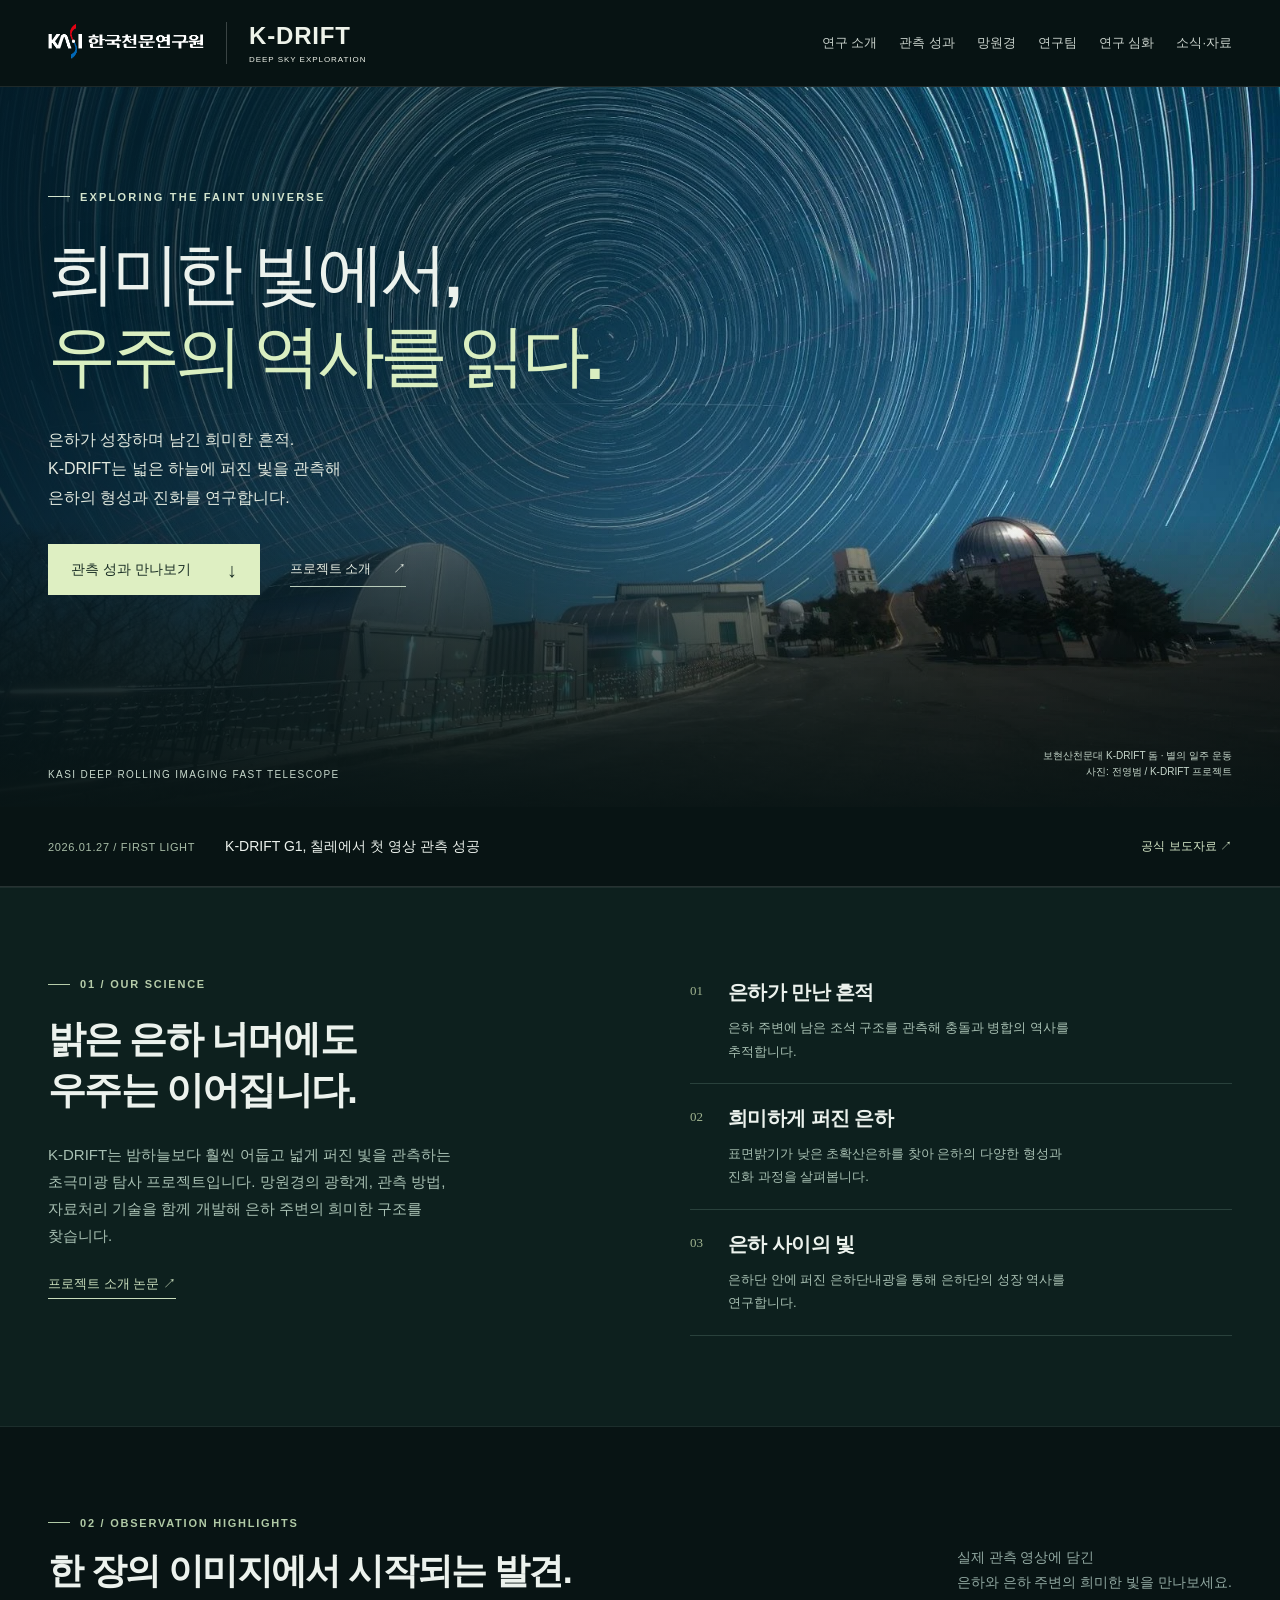
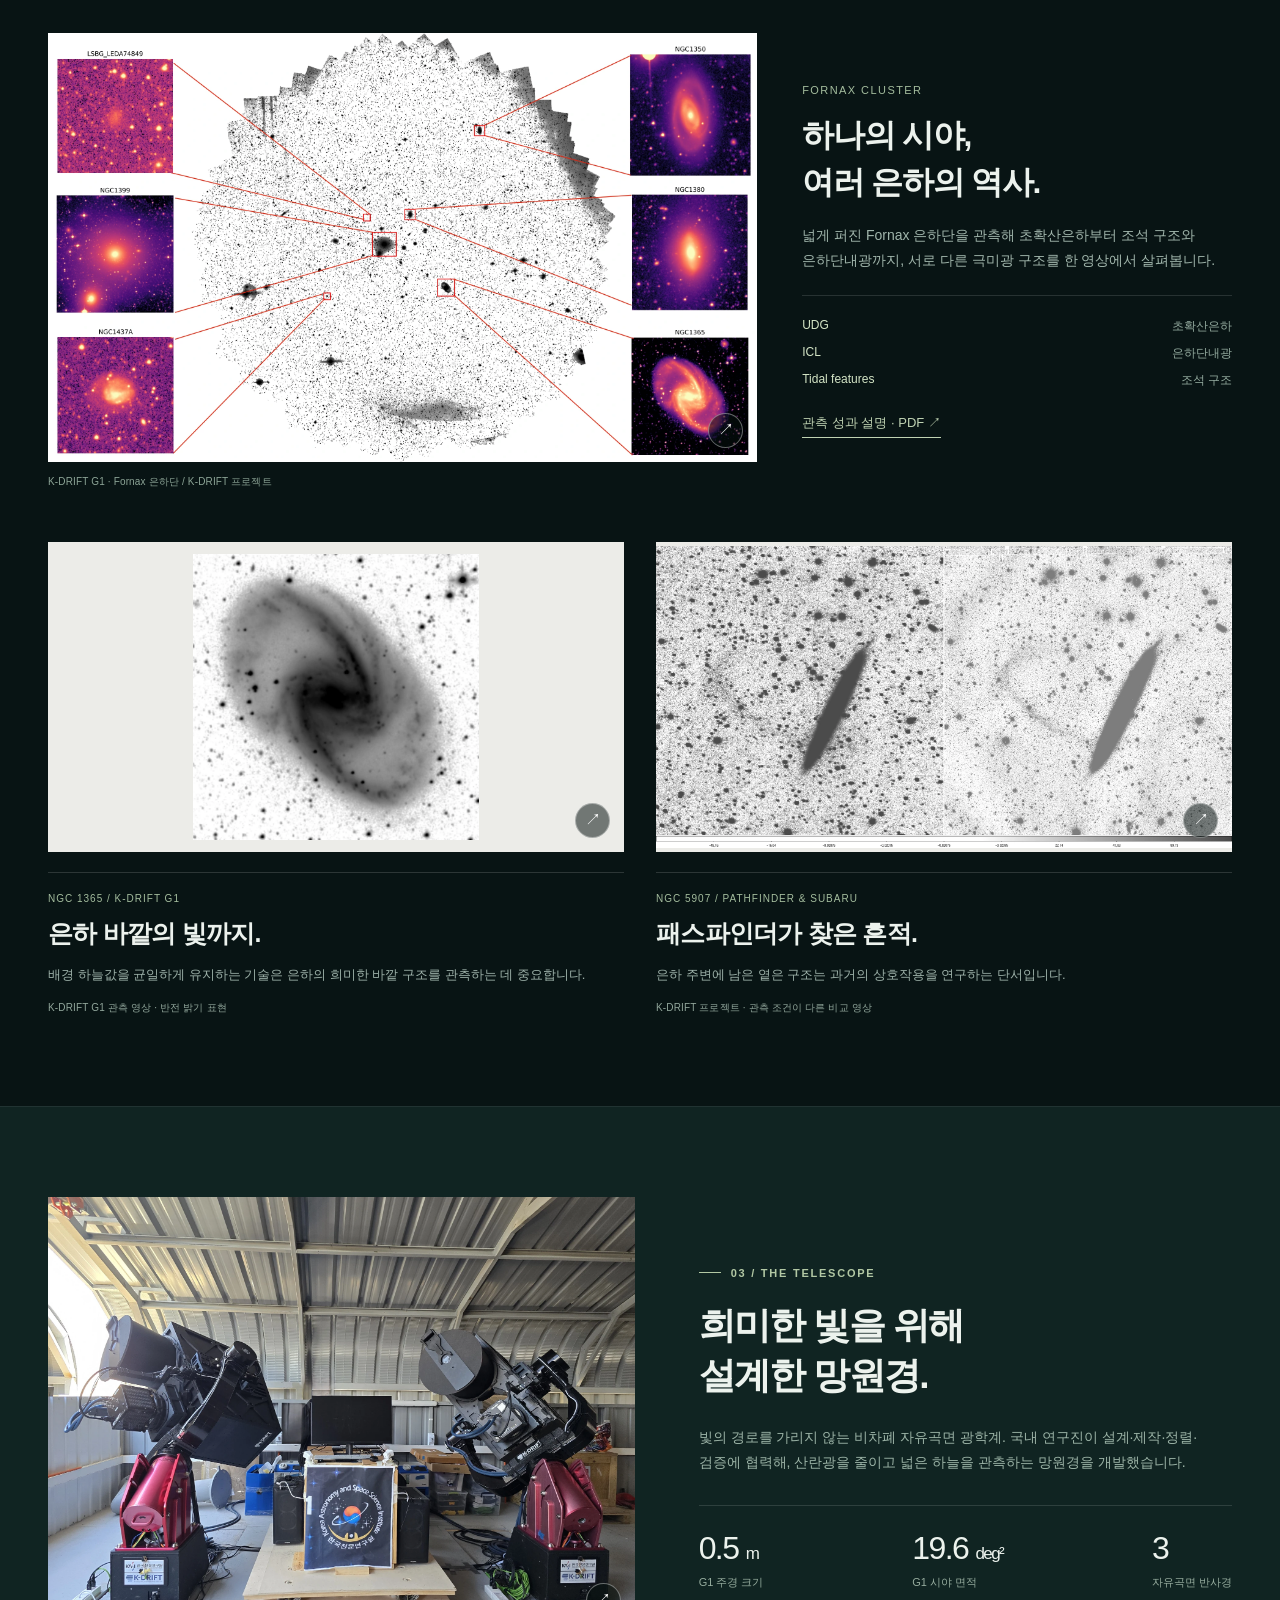
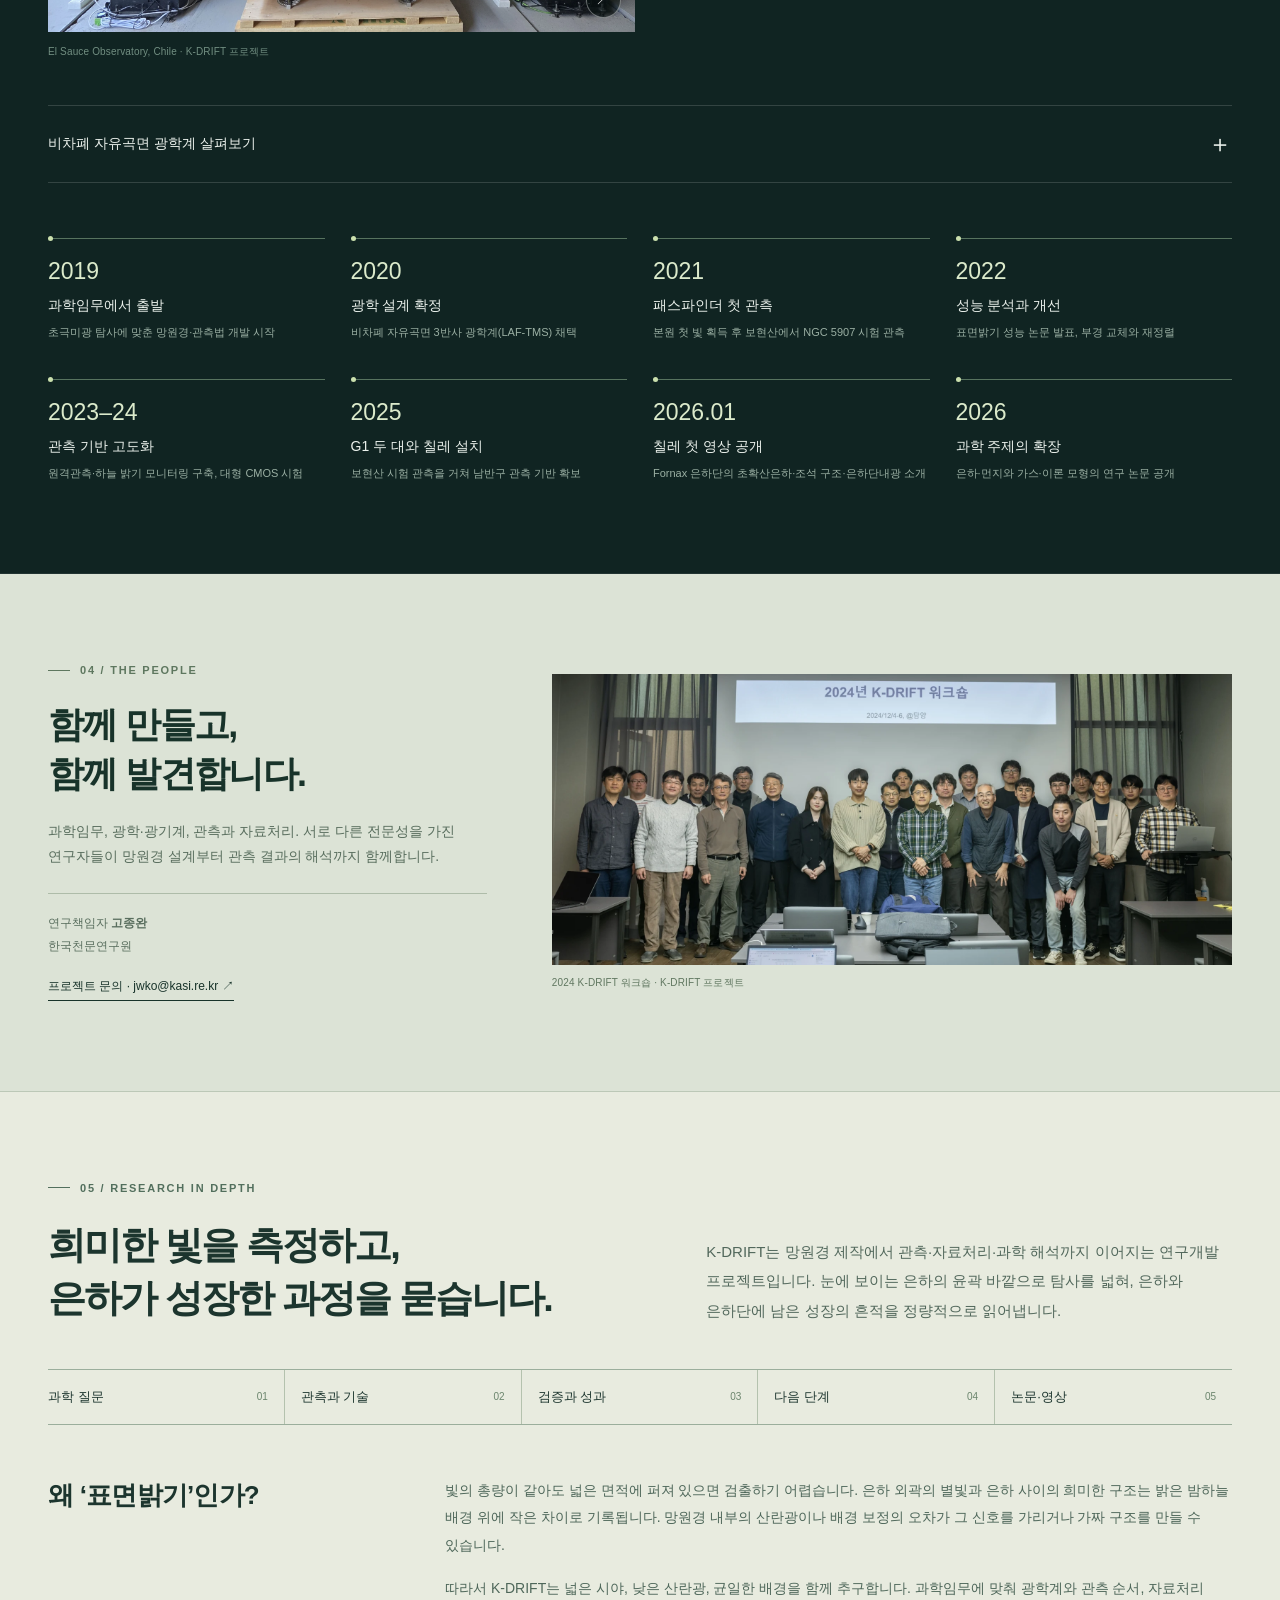
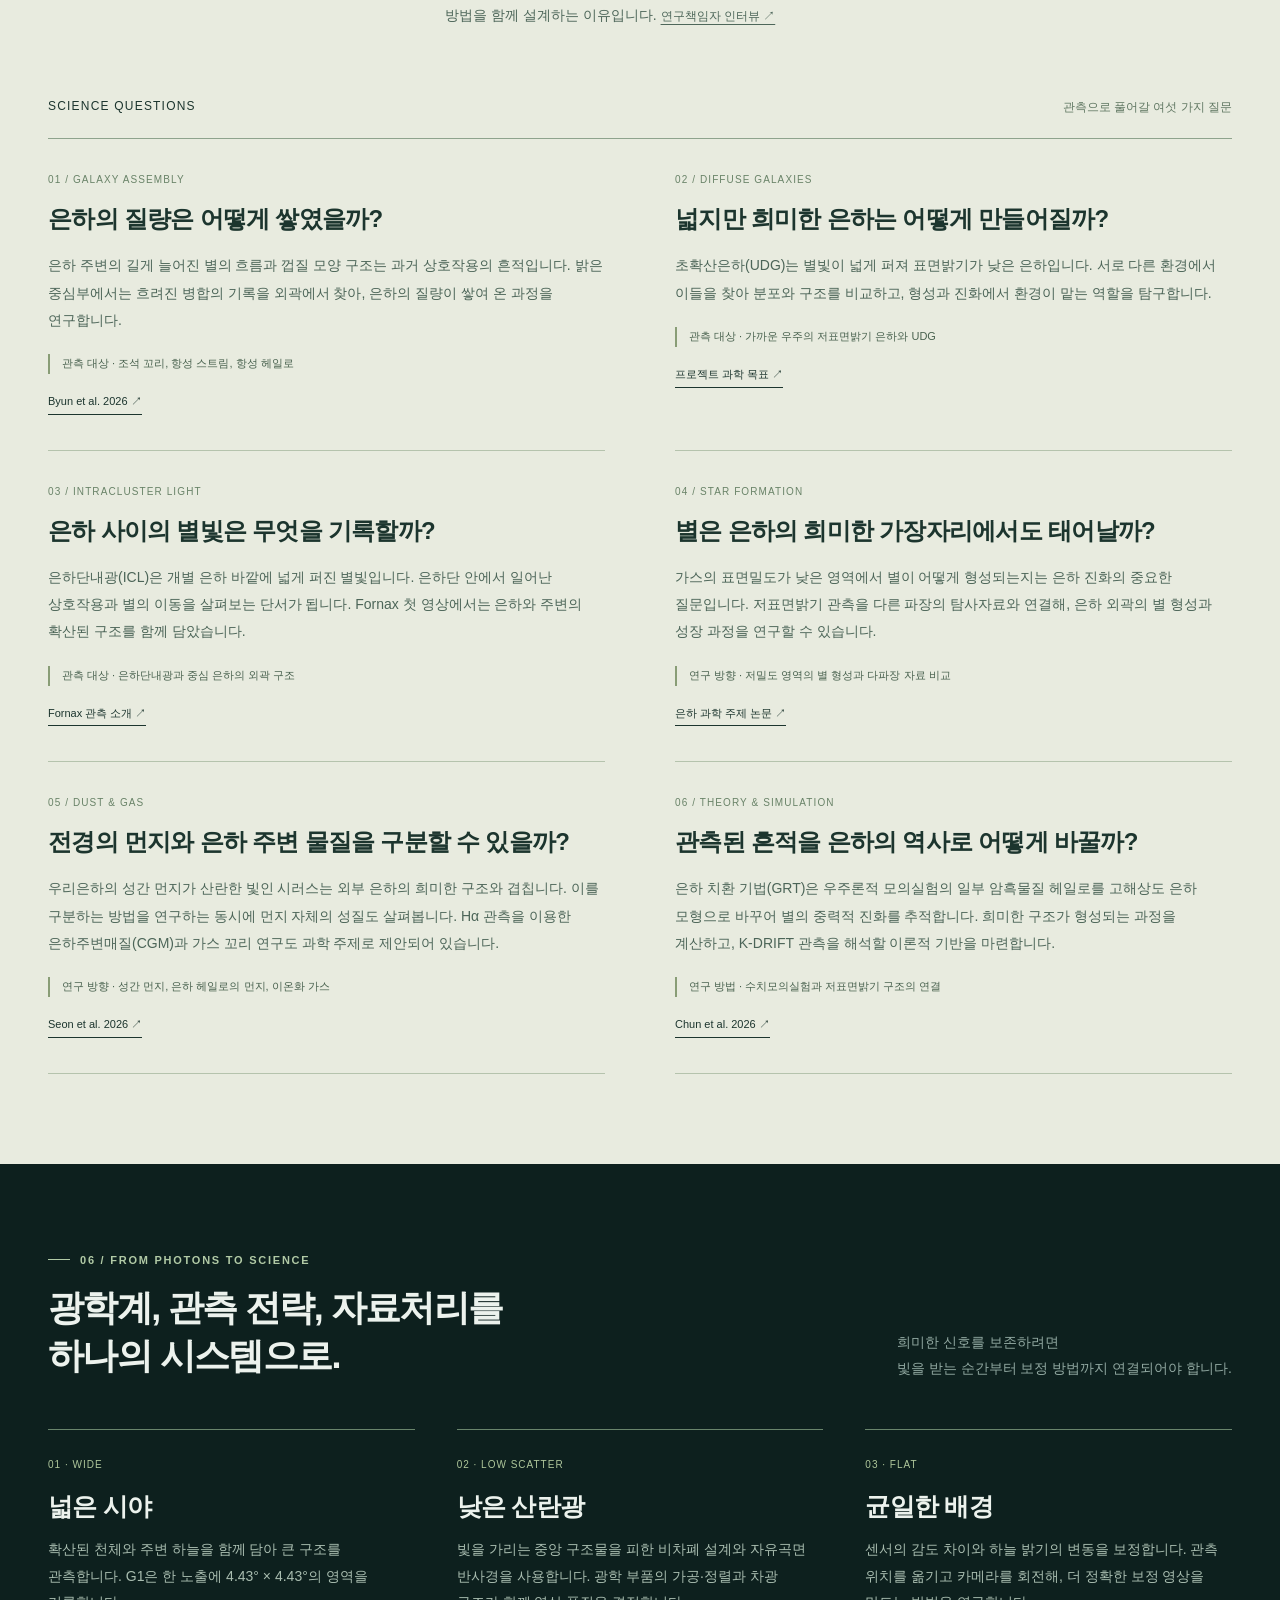
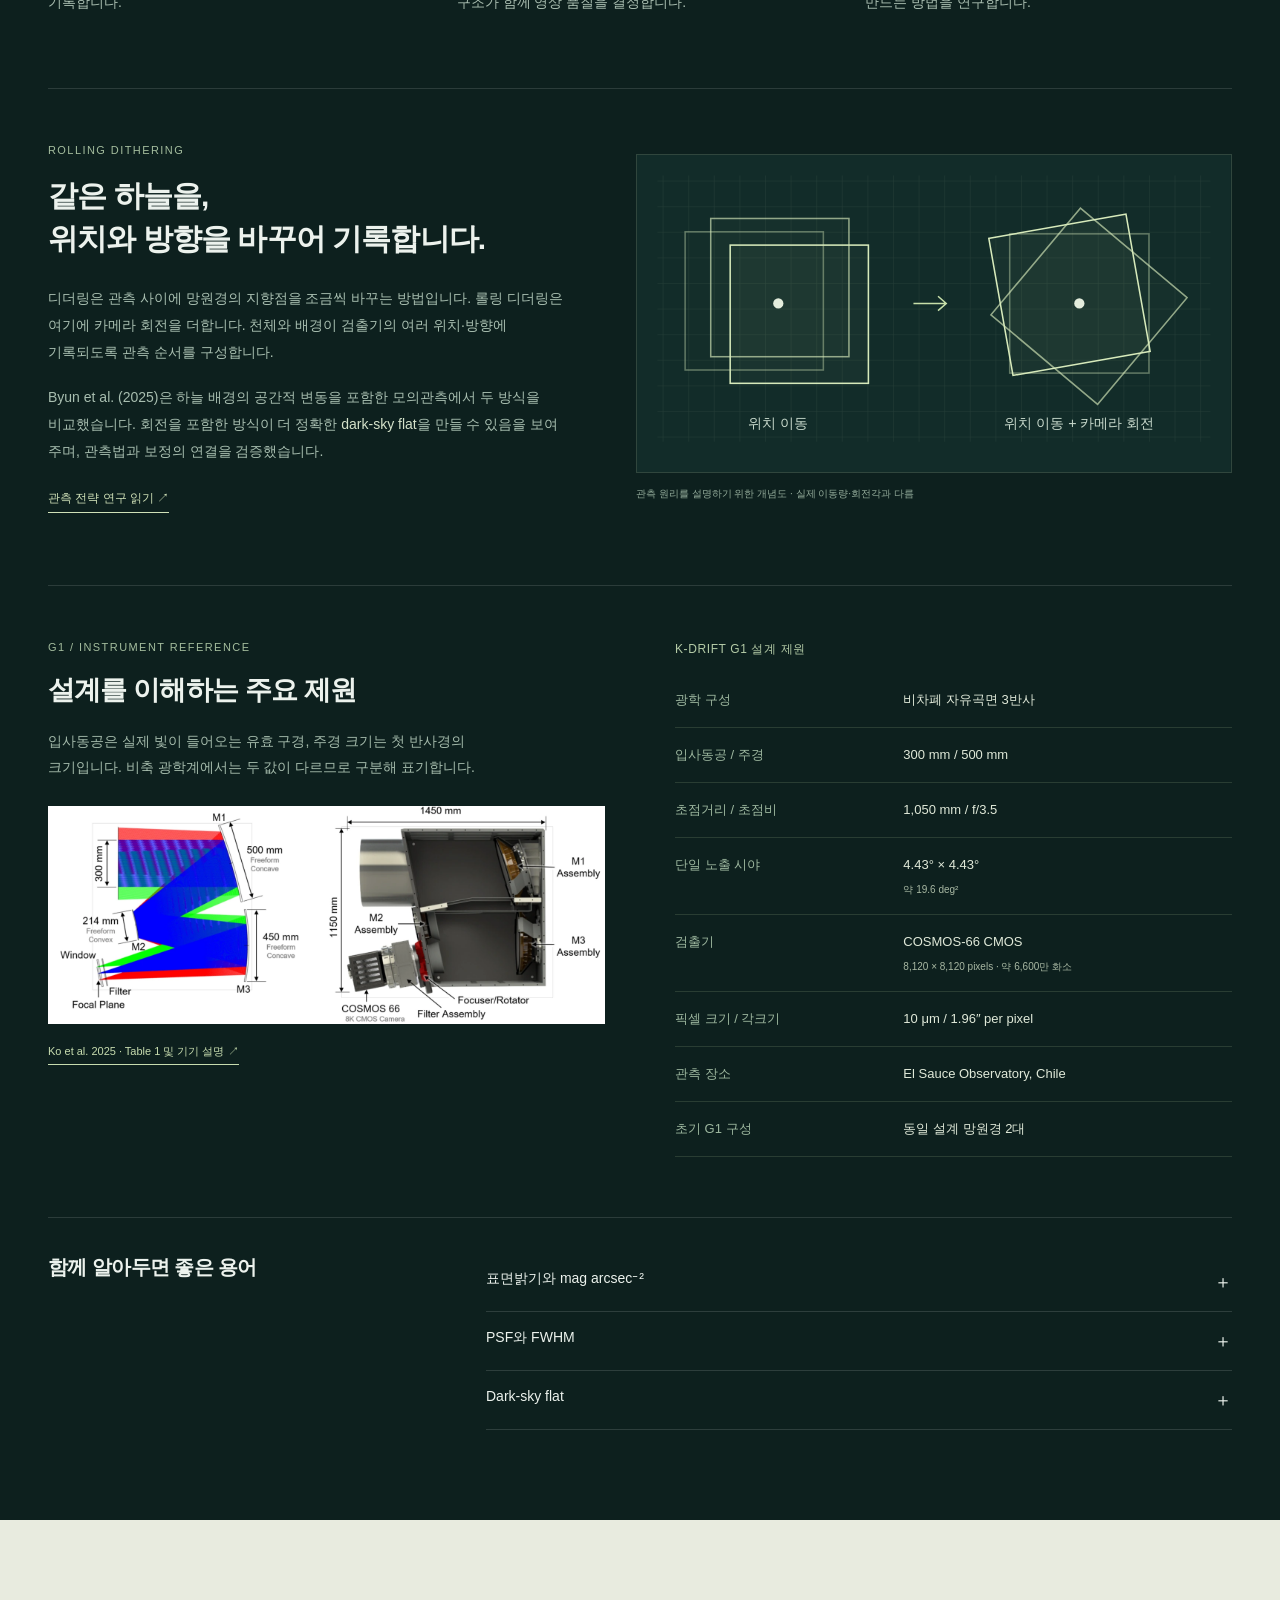
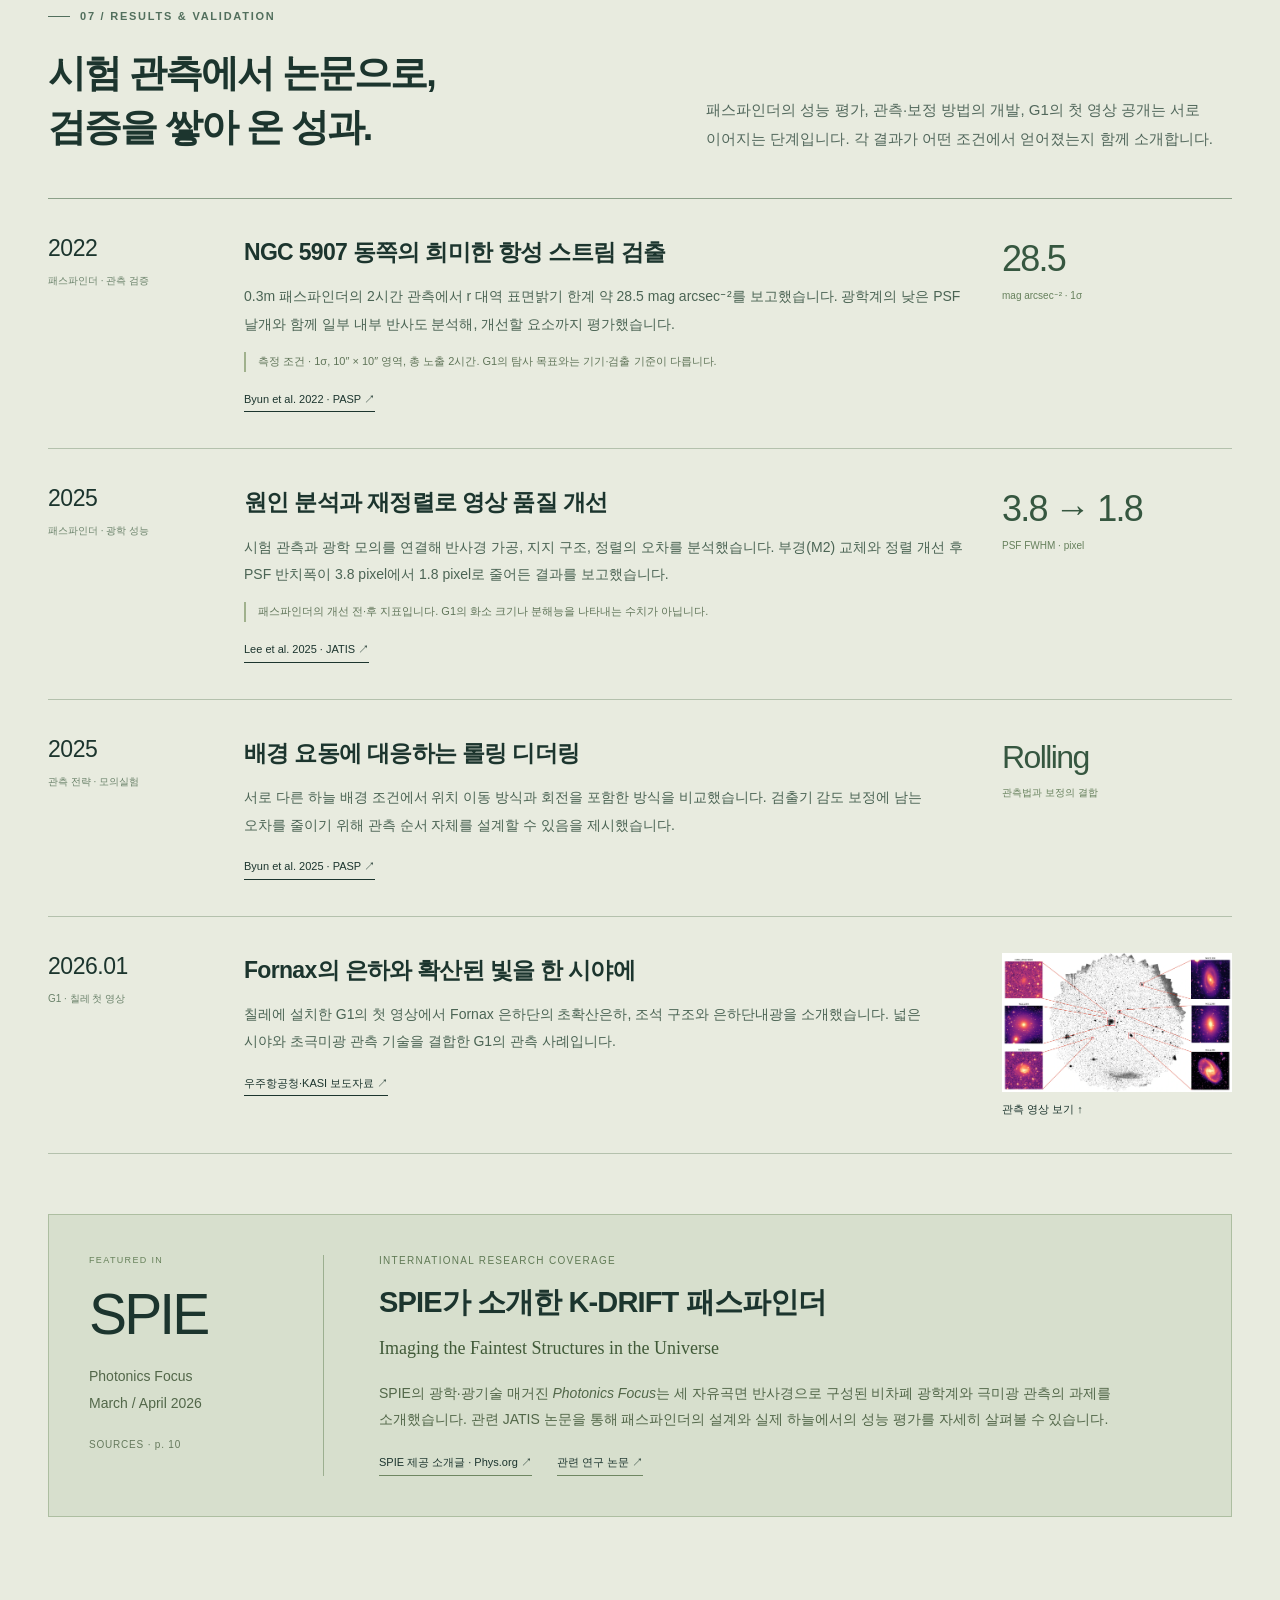
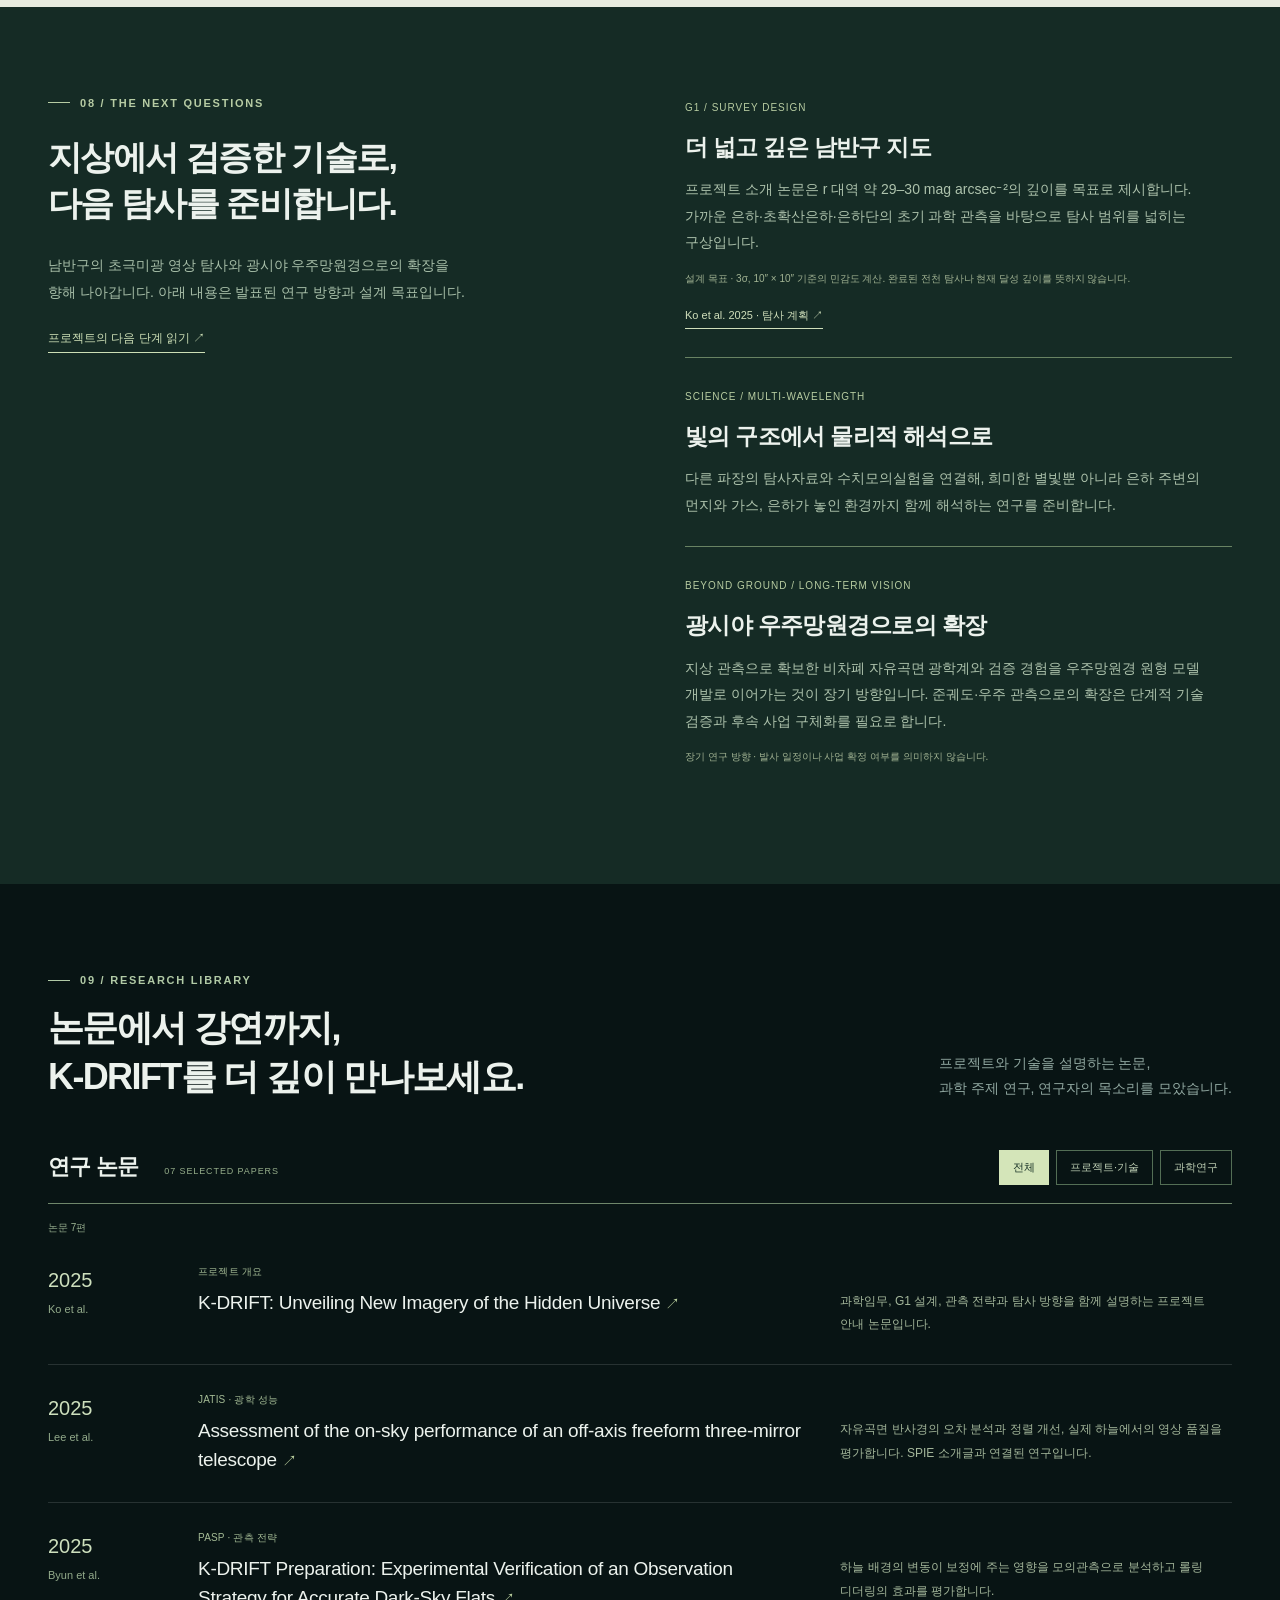
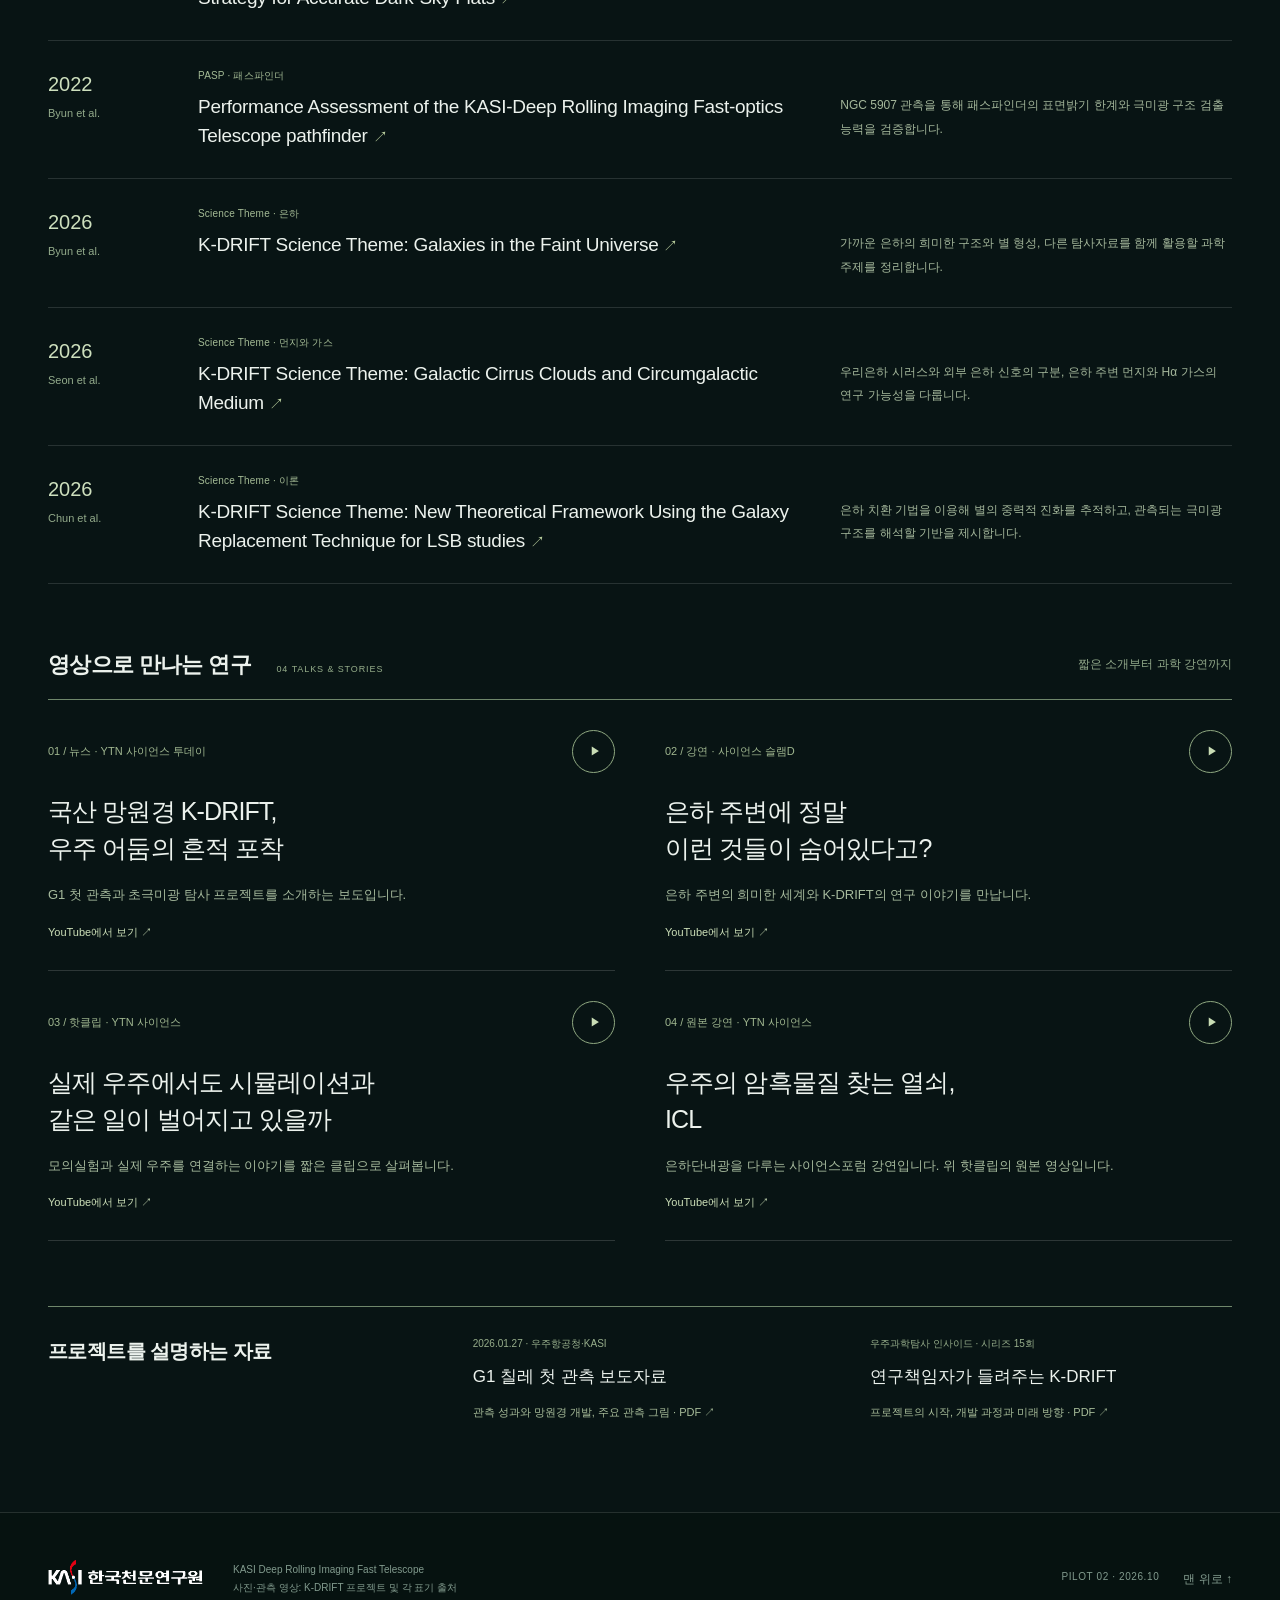
==== index.html @ 1b3769f0 "Expand research, SPIE coverage and media library" ====
<!doctype html>
<html lang="ko">
<head>
  <meta charset="utf-8">
  <meta name="viewport" content="width=device-width,initial-scale=1">
  <title>K-DRIFT | 희미한 우주를 탐사하는 망원경</title>
  <meta name="description" content="한국천문연구원 K-DRIFT 프로젝트. 초극미광 관측으로 은하의 성장 역사를 연구합니다. 관측 성과, 망원경, 연구팀과 관련 자료를 만나보세요.">
  <meta name="robots" content="noindex,nofollow">
  <meta name="theme-color" content="#081414">
  <link rel="canonical" href="https://kasishongscience.github.io/kdrift/">
  <meta property="og:type" content="website">
  <meta property="og:title" content="K-DRIFT | 희미한 우주를 탐사합니다">
  <meta property="og:description" content="관측 영상과 함께 만나는 K-DRIFT의 연구, 망원경, 그리고 사람들.">
  <meta property="og:url" content="https://kasishongscience.github.io/kdrift/">
  <meta property="og:image" content="https://kasishongscience.github.io/kdrift/assets/night.webp">
  <link rel="icon" href="assets/kasi-wordmark.png" type="image/png">
  <link rel="stylesheet" href="shared.css?v=pilot02">
  <link rel="stylesheet" href="d.css?v=pilot02">
  <link rel="stylesheet" href="pilot.css?v=pilot02">
  <link rel="stylesheet" href="research.css?v=pilot02">
  <script src="shared.js?v=pilot02" defer></script>
  <script src="research.js?v=pilot02" defer></script>
</head>
<body>
<a class="skip-link" href="#main">본문으로 이동</a>
<header class="site-header">
  <nav class="nav wrap" aria-label="주 메뉴">
    <a class="brand" href="#main" aria-label="KASI K-DRIFT 처음으로">
      <img class="kasi-logo" src="assets/kasi-signature-white.png" width="600" height="240" alt="KASI 한국천문연구원">
      <span class="project-wordmark"><strong>K-DRIFT</strong><small>DEEP SKY EXPLORATION</small></span>
    </a>
    <button class="menu-toggle" aria-expanded="false" aria-controls="main-nav" aria-label="메뉴 열기">메뉴 <span aria-hidden="true">☰</span></button>
    <div class="nav-links" id="main-nav">
      <a href="#science">연구 소개</a><a href="#observations">관측 성과</a><a href="#instrument">망원경</a><a href="#team">연구팀</a><a href="#research">연구 심화</a><a href="#resources">소식·자료</a>
    </div>
  </nav>
</header>
<main id="main">
  <section class="hero" aria-labelledby="hero-title">
    <img src="assets/night.webp" alt="보현산천문대 K-DRIFT 돔 위로 원을 그리는 별의 일주 운동" width="1600" height="1068" fetchpriority="high">
    <div class="hero-content wrap">
      <div class="eyebrow">EXPLORING THE FAINT UNIVERSE</div>
      <h1 id="hero-title">희미한 빛에서,<br><em>우주의 역사를 읽다.</em></h1>
      <p class="intro">은하가 성장하며 남긴 희미한 흔적.<br>K-DRIFT는 넓은 하늘에 퍼진 빛을 관측해<br>은하의 형성과 진화를 연구합니다.</p>
      <div class="hero-actions"><a class="button" href="#observations">관측 성과 만나보기 <span aria-hidden="true">↓</span></a><a class="hero-secondary" href="#science">프로젝트 소개 <span aria-hidden="true">↗</span></a></div>
    </div>
    <div class="hero-bottom wrap"><span>KASI DEEP ROLLING IMAGING FAST TELESCOPE</span><p class="photo-credit">보현산천문대 K-DRIFT 돔 · 별의 일주 운동<br>사진: 전영범 / K-DRIFT 프로젝트</p></div>
  </section>
  <div class="lead-strip"><div class="wrap"><time datetime="2026-01-27">2026.01.27 / FIRST LIGHT</time><p>K-DRIFT G1, 칠레에서 첫 영상 관측 성공</p><a href="https://www.kasi.re.kr/kor/publication/post/newsMaterial/32216" target="_blank" rel="noopener">공식 보도자료 ↗</a></div></div>

  <section class="section mission" id="science" aria-labelledby="science-title">
    <div class="mission-grid wrap">
      <div><div class="eyebrow">01 / OUR SCIENCE</div><h2 id="science-title">밝은 은하 너머에도<br>우주는 이어집니다.</h2><p>K-DRIFT는 밤하늘보다 훨씬 어둡고 넓게 퍼진 빛을 관측하는 초극미광 탐사 프로젝트입니다. 망원경의 광학계, 관측 방법, 자료처리 기술을 함께 개발해 은하 주변의 희미한 구조를 찾습니다.</p><a class="text-link science-link" href="https://arxiv.org/abs/2510.22250" target="_blank" rel="noopener">프로젝트 소개 논문 ↗</a></div>
      <div class="mission-list">
        <article class="mission-item"><span>01</span><div><h3>은하가 만난 흔적</h3><p>은하 주변에 남은 조석 구조를 관측해 충돌과 병합의 역사를 추적합니다.</p></div></article>
        <article class="mission-item"><span>02</span><div><h3>희미하게 퍼진 은하</h3><p>표면밝기가 낮은 초확산은하를 찾아 은하의 다양한 형성과 진화 과정을 살펴봅니다.</p></div></article>
        <article class="mission-item"><span>03</span><div><h3>은하 사이의 빛</h3><p>은하단 안에 퍼진 은하단내광을 통해 은하단의 성장 역사를 연구합니다.</p></div></article>
      </div>
    </div>
  </section>

  <section class="section gallery wrap" id="observations" aria-labelledby="observations-title">
    <div class="section-heading"><div><div class="eyebrow">02 / OBSERVATION HIGHLIGHTS</div><h2 id="observations-title">한 장의 이미지에서 시작되는 발견.</h2></div><p>실제 관측 영상에 담긴<br>은하와 은하 주변의 희미한 빛을 만나보세요.</p></div>
    <div class="observation-feature">
      <figure><button class="image-button" data-image="assets/fornax-wide.webp" data-caption="Fornax 은하단의 K-DRIFT G1 시험 관측 영상. 초확산은하(UDG), 조석 구조(Tidal features), 은하단내광(ICL)을 함께 표시했습니다. 출처: K-DRIFT 프로젝트, 2026.01.27 홍보 그림 자료 및 보도자료 그림 3." aria-label="Fornax 은하단 관측 영상 크게 보기"><img src="assets/fornax-wide.webp" alt="Fornax 은하단 광시야 관측 영상과 주요 극미광 구조를 보여 주는 확대 패널" width="2191" height="1324" loading="lazy"></button><figcaption class="photo-credit">K-DRIFT G1 · Fornax 은하단 / K-DRIFT 프로젝트</figcaption></figure>
      <div class="observation-story"><span class="small-label">FORNAX CLUSTER</span><h3>하나의 시야,<br>여러 은하의 역사.</h3><p>넓게 퍼진 Fornax 은하단을 관측해 초확산은하부터 조석 구조와 은하단내광까지, 서로 다른 극미광 구조를 한 영상에서 살펴봅니다.</p><div class="image-legend"><span>UDG <small>초확산은하</small></span><span>ICL <small>은하단내광</small></span><span>Tidal features <small>조석 구조</small></span></div><a class="text-link" href="assets/docs/kdrift-first-light-20260127.pdf" target="_blank" rel="noopener">관측 성과 설명 · PDF ↗</a></div>
    </div>
    <div class="observation-pair">
      <figure class="observation-card"><button class="image-button galaxy-image" data-image="assets/ngc1365.webp" data-caption="K-DRIFT G1으로 관측한 NGC 1365 은하. 반전된 밝기 표현의 관측 영상입니다. 출처: K-DRIFT 프로젝트, 2026.01.27 홍보 그림 자료 및 보도자료." aria-label="NGC 1365 관측 영상 크게 보기"><img src="assets/ngc1365.webp" alt="반전된 밝기로 표현한 K-DRIFT G1의 NGC 1365 막대나선은하 관측 영상" width="790" height="792" loading="lazy"></button><figcaption class="gallery-caption"><span class="small-label">NGC 1365 / K-DRIFT G1</span><h3>은하 바깥의 빛까지.</h3><p>배경 하늘값을 균일하게 유지하는 기술은 은하의 희미한 바깥 구조를 관측하는 데 중요합니다.</p><p class="photo-credit">K-DRIFT G1 관측 영상 · 반전 밝기 표현</p></figcaption></figure>
      <figure class="observation-card"><button class="image-button pathfinder-image" data-image="assets/pathfinder.webp" data-caption="NGC 5907 주변 극미광 구조의 K-DRIFT Pathfinder / Subaru 비교 영상. 관측 조건이 서로 다른 자료입니다. 출처: K-DRIFT 프로젝트 제공 비교 영상." aria-label="NGC 5907 관측 비교 영상 크게 보기"><img src="assets/pathfinder.webp" alt="NGC 5907 주변의 희미한 구조를 보여 주는 K-DRIFT 패스파인더와 Subaru의 관측 비교 영상" width="1920" height="1007" loading="lazy"></button><figcaption class="gallery-caption"><span class="small-label">NGC 5907 / PATHFINDER & SUBARU</span><h3>패스파인더가 찾은 흔적.</h3><p>은하 주변에 남은 옅은 구조는 과거의 상호작용을 연구하는 단서입니다.</p><p class="photo-credit">K-DRIFT 프로젝트 · 관측 조건이 다른 비교 영상</p></figcaption></figure>
    </div>
  </section>

  <section class="section instrument-section" id="instrument" aria-labelledby="instrument-title">
    <div class="instruments wrap"><figure><button class="image-button" data-image="assets/chile.webp" data-caption="칠레 엘 사우스 천문대에 설치된 K-DRIFT G1 1·2호기. 출처: K-DRIFT 프로젝트 제공 사진, 2026.01.27 보도자료." aria-label="칠레의 K-DRIFT G1 망원경 사진 크게 보기"><img src="assets/chile.webp" alt="칠레 엘 사우스 천문대 관측실의 K-DRIFT G1 망원경 두 대" width="1920" height="1440" loading="lazy"></button><figcaption class="photo-credit">El Sauce Observatory, Chile · K-DRIFT 프로젝트</figcaption></figure><div><div class="eyebrow">03 / THE TELESCOPE</div><h2 id="instrument-title">희미한 빛을 위해<br>설계한 망원경.</h2><p>빛의 경로를 가리지 않는 비차폐 자유곡면 광학계. 국내 연구진이 설계·제작·정렬·검증에 협력해, 산란광을 줄이고 넓은 하늘을 관측하는 망원경을 개발했습니다.</p><div class="specs"><div><strong>0.5 <span>m</span></strong><small>G1 주경 크기</small></div><div><strong>19.6 <span>deg²</span></strong><small>G1 시야 면적</small></div><div><strong>3</strong><small>자유곡면 반사경</small></div></div></div></div>
    <div class="wrap"><details class="optics-detail"><summary>비차폐 자유곡면 광학계 살펴보기 <span aria-hidden="true">＋</span></summary><div class="optics-content"><img src="assets/optical-system.webp" width="1500" height="588" alt="K-DRIFT G1의 비차폐 3반사 광학계 설계와 실제 광기계부" loading="lazy"><p>세 반사경의 배치와 형상을 함께 설계해 넓은 시야의 영상을 얻습니다. 광학 설계와 자료처리 기술은 초극미광 관측을 위한 하나의 시스템으로 개발됩니다.</p></div></details>
    <ol class="milestones" aria-label="K-DRIFT 개발 이력"><li><time>2019</time><strong>과학임무에서 출발</strong><p>초극미광 탐사에 맞춘 망원경·관측법 개발 시작</p></li><li><time>2020</time><strong>광학 설계 확정</strong><p>비차폐 자유곡면 3반사 광학계(LAF-TMS) 채택</p></li><li><time>2021</time><strong>패스파인더 첫 관측</strong><p>본원 첫 빛 획득 후 보현산에서 NGC 5907 시험 관측</p></li><li><time>2022</time><strong>성능 분석과 개선</strong><p>표면밝기 성능 논문 발표, 부경 교체와 재정렬</p></li><li><time>2023–24</time><strong>관측 기반 고도화</strong><p>원격관측·하늘 밝기 모니터링 구축, 대형 CMOS 시험</p></li><li><time>2025</time><strong>G1 두 대와 칠레 설치</strong><p>보현산 시험 관측을 거쳐 남반구 관측 기반 확보</p></li><li><time>2026.01</time><strong>칠레 첫 영상 공개</strong><p>Fornax 은하단의 초확산은하·조석 구조·은하단내광 소개</p></li><li><time>2026</time><strong>과학 주제의 확장</strong><p>은하·먼지와 가스·이론 모형의 연구 논문 공개</p></li></ol></div>
  </section>

  <section class="section people" id="team" aria-labelledby="team-title"><div class="people-layout wrap"><div><div class="eyebrow">04 / THE PEOPLE</div><h2 id="team-title">함께 만들고,<br>함께 발견합니다.</h2><p>과학임무, 광학·광기계, 관측과 자료처리. 서로 다른 전문성을 가진 연구자들이 망원경 설계부터 관측 결과의 해석까지 함께합니다.</p><p class="people-lead">연구책임자 <strong>고종완</strong><br>한국천문연구원</p><a class="text-link" href="mailto:jwko@kasi.re.kr">프로젝트 문의 · jwko@kasi.re.kr ↗</a></div><figure><img src="assets/team.webp" alt="2024년 K-DRIFT 워크숍에서 함께 촬영한 연구진 단체 사진" width="1920" height="822" loading="lazy"><figcaption class="photo-credit">2024 K-DRIFT 워크숍 · K-DRIFT 프로젝트</figcaption></figure></div></section>


  <section class="section research-intro" id="research" aria-labelledby="research-title">
    <div class="wrap">
      <div class="depth-heading"><div><div class="eyebrow">05 / RESEARCH IN DEPTH</div><h2 id="research-title">희미한 빛을 측정하고,<br>은하가 성장한 과정을 묻습니다.</h2></div><p>K-DRIFT는 망원경 제작에서 관측·자료처리·과학 해석까지 이어지는 연구개발 프로젝트입니다. 눈에 보이는 은하의 윤곽 바깥으로 탐사를 넓혀, 은하와 은하단에 남은 성장의 흔적을 정량적으로 읽어냅니다.</p></div>
      <nav class="chapter-nav" aria-label="심화 내용 바로가기"><a href="#science-cases">과학 질문 <span>01</span></a><a href="#method">관측과 기술 <span>02</span></a><a href="#results">검증과 성과 <span>03</span></a><a href="#outlook">다음 단계 <span>04</span></a><a href="#resources">논문·영상 <span>05</span></a></nav>
      <div class="research-primer"><h3>왜 ‘표면밝기’인가?</h3><div><p>빛의 총량이 같아도 넓은 면적에 퍼져 있으면 검출하기 어렵습니다. 은하 외곽의 별빛과 은하 사이의 희미한 구조는 밝은 밤하늘 배경 위에 작은 차이로 기록됩니다. 망원경 내부의 산란광이나 배경 보정의 오차가 그 신호를 가리거나 가짜 구조를 만들 수 있습니다.</p><p>따라서 K-DRIFT는 넓은 시야, 낮은 산란광, 균일한 배경을 함께 추구합니다. 과학임무에 맞춰 광학계와 관측 순서, 자료처리 방법을 함께 설계하는 이유입니다. <a class="inline-source" href="assets/docs/kdrift-project-interview.pdf" target="_blank" rel="noopener">연구책임자 인터뷰 ↗</a></p></div></div>
      <div id="science-cases" class="science-cases">
        <div class="subsection-label">SCIENCE QUESTIONS <span>관측으로 풀어갈 여섯 가지 질문</span></div>
        <div class="questions-grid">
          <article><span class="question-number">01 / GALAXY ASSEMBLY</span><h3>은하의 질량은 어떻게 쌓였을까?</h3><p>은하 주변의 길게 늘어진 별의 흐름과 껍질 모양 구조는 과거 상호작용의 흔적입니다. 밝은 중심부에서는 흐려진 병합의 기록을 외곽에서 찾아, 은하의 질량이 쌓여 온 과정을 연구합니다.</p><p class="research-focus">관측 대상 · 조석 꼬리, 항성 스트림, 항성 헤일로</p><a class="source-link" href="https://arxiv.org/abs/2602.08283" target="_blank" rel="noopener">Byun et al. 2026 ↗</a></article>
          <article><span class="question-number">02 / DIFFUSE GALAXIES</span><h3>넓지만 희미한 은하는 어떻게 만들어질까?</h3><p>초확산은하(UDG)는 별빛이 넓게 퍼져 표면밝기가 낮은 은하입니다. 서로 다른 환경에서 이들을 찾아 분포와 구조를 비교하고, 형성과 진화에서 환경이 맡는 역할을 탐구합니다.</p><p class="research-focus">관측 대상 · 가까운 우주의 저표면밝기 은하와 UDG</p><a class="source-link" href="https://arxiv.org/abs/2510.22250" target="_blank" rel="noopener">프로젝트 과학 목표 ↗</a></article>
          <article><span class="question-number">03 / INTRACLUSTER LIGHT</span><h3>은하 사이의 별빛은 무엇을 기록할까?</h3><p>은하단내광(ICL)은 개별 은하 바깥에 넓게 퍼진 별빛입니다. 은하단 안에서 일어난 상호작용과 별의 이동을 살펴보는 단서가 됩니다. Fornax 첫 영상에서는 은하와 주변의 확산된 구조를 함께 담았습니다.</p><p class="research-focus">관측 대상 · 은하단내광과 중심 은하의 외곽 구조</p><a class="source-link" href="https://www.kasi.re.kr/kor/publication/post/newsMaterial/32216" target="_blank" rel="noopener">Fornax 관측 소개 ↗</a></article>
          <article><span class="question-number">04 / STAR FORMATION</span><h3>별은 은하의 희미한 가장자리에서도 태어날까?</h3><p>가스의 표면밀도가 낮은 영역에서 별이 어떻게 형성되는지는 은하 진화의 중요한 질문입니다. 저표면밝기 관측을 다른 파장의 탐사자료와 연결해, 은하 외곽의 별 형성과 성장 과정을 연구할 수 있습니다.</p><p class="research-focus">연구 방향 · 저밀도 영역의 별 형성과 다파장 자료 비교</p><a class="source-link" href="https://arxiv.org/abs/2602.08283" target="_blank" rel="noopener">은하 과학 주제 논문 ↗</a></article>
          <article><span class="question-number">05 / DUST & GAS</span><h3>전경의 먼지와 은하 주변 물질을 구분할 수 있을까?</h3><p>우리은하의 성간 먼지가 산란한 빛인 시러스는 외부 은하의 희미한 구조와 겹칩니다. 이를 구분하는 방법을 연구하는 동시에 먼지 자체의 성질도 살펴봅니다. Hα 관측을 이용한 은하주변매질(CGM)과 가스 꼬리 연구도 과학 주제로 제안되어 있습니다.</p><p class="research-focus">연구 방향 · 성간 먼지, 은하 헤일로의 먼지, 이온화 가스</p><a class="source-link" href="https://arxiv.org/abs/2601.15665" target="_blank" rel="noopener">Seon et al. 2026 ↗</a></article>
          <article><span class="question-number">06 / THEORY & SIMULATION</span><h3>관측된 흔적을 은하의 역사로 어떻게 바꿀까?</h3><p>은하 치환 기법(GRT)은 우주론적 모의실험의 일부 암흑물질 헤일로를 고해상도 은하 모형으로 바꾸어 별의 중력적 진화를 추적합니다. 희미한 구조가 형성되는 과정을 계산하고, K-DRIFT 관측을 해석할 이론적 기반을 마련합니다.</p><p class="research-focus">연구 방법 · 수치모의실험과 저표면밝기 구조의 연결</p><a class="source-link" href="https://arxiv.org/abs/2603.07968" target="_blank" rel="noopener">Chun et al. 2026 ↗</a></article>
        </div>
      </div>
    </div>
  </section>

  <section class="section methods-section" id="method" aria-labelledby="method-title"><div class="wrap">
    <div class="section-heading"><div><div class="eyebrow">06 / FROM PHOTONS TO SCIENCE</div><h2 id="method-title">광학계, 관측 전략, 자료처리를<br>하나의 시스템으로.</h2></div><p>희미한 신호를 보존하려면<br>빛을 받는 순간부터 보정 방법까지 연결되어야 합니다.</p></div>
    <div class="method-principles"><article><span>01 · WIDE</span><h3>넓은 시야</h3><p>확산된 천체와 주변 하늘을 함께 담아 큰 구조를 관측합니다. G1은 한 노출에 4.43° × 4.43°의 영역을 기록합니다.</p></article><article><span>02 · LOW SCATTER</span><h3>낮은 산란광</h3><p>빛을 가리는 중앙 구조물을 피한 비차폐 설계와 자유곡면 반사경을 사용합니다. 광학 부품의 가공·정렬과 차광 구조가 함께 영상 품질을 결정합니다.</p></article><article><span>03 · FLAT</span><h3>균일한 배경</h3><p>센서의 감도 차이와 하늘 밝기의 변동을 보정합니다. 관측 위치를 옮기고 카메라를 회전해, 더 정확한 보정 영상을 만드는 방법을 연구합니다.</p></article></div>
    <div class="rolling-feature"><div><span class="small-label">ROLLING DITHERING</span><h3>같은 하늘을,<br>위치와 방향을 바꾸어 기록합니다.</h3><p>디더링은 관측 사이에 망원경의 지향점을 조금씩 바꾸는 방법입니다. 롤링 디더링은 여기에 카메라 회전을 더합니다. 천체와 배경이 검출기의 여러 위치·방향에 기록되도록 관측 순서를 구성합니다.</p><p>Byun et al. (2025)은 하늘 배경의 공간적 변동을 포함한 모의관측에서 두 방식을 비교했습니다. 회전을 포함한 방식이 더 정확한 <em>dark-sky flat</em>을 만들 수 있음을 보여 주며, 관측법과 보정의 연결을 검증했습니다.</p><a class="text-link" href="https://arxiv.org/abs/2504.14914" target="_blank" rel="noopener">관측 전략 연구 읽기 ↗</a></div>
    <figure class="rolling-diagram"><svg viewBox="0 0 580 310" role="img" aria-labelledby="rolling-title rolling-desc"><title id="rolling-title">위치 이동과 카메라 회전을 결합하는 관측 개념</title><desc id="rolling-desc">왼쪽에는 방향이 같은 노출 영역들이 위치를 달리하며 겹치고, 오른쪽에는 위치와 방향이 모두 다른 노출 영역들이 겹칩니다. 실제 관측 각도와 이동량을 재현한 그림은 아닙니다.</desc><defs><pattern id="field-grid" width="25" height="25" patternUnits="userSpaceOnUse"><path d="M25 0H0V25" fill="none" stroke="#c3d7b3" stroke-opacity=".1"/></pattern></defs><rect width="580" height="310" fill="#122c29"/><rect x="20" y="20" width="540" height="260" fill="url(#field-grid)"/><g fill="#cce6ad" fill-opacity=".035" stroke="#d7eabb" stroke-width="1.5"><rect x="47" y="75" width="135" height="135" opacity=".4"/><rect x="72" y="62" width="135" height="135" opacity=".65"/><rect x="91" y="88" width="135" height="135"/><g transform="translate(432 145)"><rect x="-68" y="-68" width="136" height="136" opacity=".4"/><rect x="-59" y="-72" width="136" height="136" transform="rotate(40)" opacity=".65"/><rect x="-78" y="-60" width="136" height="136" transform="rotate(80)"/></g></g><g fill="#e4eddd"><circle cx="138" cy="145" r="5"/><circle cx="432" cy="145" r="5"/></g><path d="M270 145h32m-8-7 8 7-8 7" fill="none" stroke="#c7dfa9" stroke-width="1.5"/><g fill="#c7d8cb" font-size="14" text-anchor="middle"><text x="138" y="267">위치 이동</text><text x="432" y="267">위치 이동 + 카메라 회전</text></g></svg><figcaption>관측 원리를 설명하기 위한 개념도 · 실제 이동량·회전각과 다름</figcaption></figure></div>
    <div class="technical-grid"><div><span class="small-label">G1 / INSTRUMENT REFERENCE</span><h3>설계를 이해하는 주요 제원</h3><p>입사동공은 실제 빛이 들어오는 유효 구경, 주경 크기는 첫 반사경의 크기입니다. 비축 광학계에서는 두 값이 다르므로 구분해 표기합니다.</p><img src="assets/optical-system.webp" alt="G1 비차폐 광학계의 광선 경로와 광기계 구조" width="1500" height="588" loading="lazy"><a class="source-link" href="https://arxiv.org/abs/2510.22250" target="_blank" rel="noopener">Ko et al. 2025 · Table 1 및 기기 설명 ↗</a></div><table class="spec-table"><caption>K-DRIFT G1 설계 제원</caption><tbody><tr><th scope="row">광학 구성</th><td>비차폐 자유곡면 3반사</td></tr><tr><th scope="row">입사동공 / 주경</th><td>300 mm / 500 mm</td></tr><tr><th scope="row">초점거리 / 초점비</th><td>1,050 mm / f/3.5</td></tr><tr><th scope="row">단일 노출 시야</th><td>4.43° × 4.43°<small>약 19.6 deg²</small></td></tr><tr><th scope="row">검출기</th><td>COSMOS-66 CMOS<small>8,120 × 8,120 pixels · 약 6,600만 화소</small></td></tr><tr><th scope="row">픽셀 크기 / 각크기</th><td>10 μm / 1.96″ per pixel</td></tr><tr><th scope="row">관측 장소</th><td>El Sauce Observatory, Chile</td></tr><tr><th scope="row">초기 G1 구성</th><td>동일 설계 망원경 2대</td></tr></tbody></table></div>
    <div class="glossary"><h3>함께 알아두면 좋은 용어</h3><details><summary>표면밝기와 mag arcsec⁻² <span aria-hidden="true">＋</span></summary><p>하늘의 단위 각면적당 밝기를 나타냅니다. 등급 값이 클수록 더 희미합니다. 표면밝기 한계를 비교할 때에는 파장대, 노출시간, 측정 면적과 검출 기준(1σ·3σ 등)을 함께 확인해야 합니다.</p></details><details><summary>PSF와 FWHM <span aria-hidden="true">＋</span></summary><p>PSF(점퍼짐함수)는 별처럼 작은 광원이 영상에서 어떻게 퍼져 보이는지 나타냅니다. FWHM(반치폭)은 그 중심부 폭을 나타내는 지표입니다. 극미광 관측에서는 중심부의 선명도와 함께 멀리까지 퍼지는 PSF 날개도 중요합니다.</p></details><details><summary>Dark-sky flat <span aria-hidden="true">＋</span></summary><p>천체를 마스킹한 여러 관측 영상의 밤하늘 배경을 결합해 만드는 감도 보정 영상입니다. 검출기 위치에 따른 반응 차이를 보정하는 데 쓰며, 하늘 배경의 구조가 보정 영상에 섞이지 않도록 관측법과 결합 방법을 설계합니다.</p></details></div>
  </div></section>

  <section class="section results-section" id="results" aria-labelledby="results-title"><div class="wrap">
    <div class="depth-heading"><div><div class="eyebrow">07 / RESULTS & VALIDATION</div><h2 id="results-title">시험 관측에서 논문으로,<br>검증을 쌓아 온 성과.</h2></div><p>패스파인더의 성능 평가, 관측·보정 방법의 개발, G1의 첫 영상 공개는 서로 이어지는 단계입니다. 각 결과가 어떤 조건에서 얻어졌는지 함께 소개합니다.</p></div>
    <div class="result-ledger"><article><div class="result-meta"><time>2022</time><span>패스파인더 · 관측 검증</span></div><div><h3>NGC 5907 동쪽의 희미한 항성 스트림 검출</h3><p>0.3m 패스파인더의 2시간 관측에서 r 대역 표면밝기 한계 약 28.5 mag arcsec⁻²를 보고했습니다. 광학계의 낮은 PSF 날개와 함께 일부 내부 반사도 분석해, 개선할 요소까지 평가했습니다.</p><p class="measurement-note">측정 조건 · 1σ, 10″ × 10″ 영역, 총 노출 2시간. G1의 탐사 목표와는 기기·검출 기준이 다릅니다.</p><a class="source-link" href="https://arxiv.org/abs/2207.14553" target="_blank" rel="noopener">Byun et al. 2022 · PASP ↗</a></div><div class="result-number">28.5<small>mag arcsec⁻² · 1σ</small></div></article>
    <article><div class="result-meta"><time>2025</time><span>패스파인더 · 광학 성능</span></div><div><h3>원인 분석과 재정렬로 영상 품질 개선</h3><p>시험 관측과 광학 모의를 연결해 반사경 가공, 지지 구조, 정렬의 오차를 분석했습니다. 부경(M2) 교체와 정렬 개선 후 PSF 반치폭이 3.8 pixel에서 1.8 pixel로 줄어든 결과를 보고했습니다.</p><p class="measurement-note">패스파인더의 개선 전·후 지표입니다. G1의 화소 크기나 분해능을 나타내는 수치가 아닙니다.</p><a class="source-link" href="https://doi.org/10.1117/1.JATIS.11.4.048002" target="_blank" rel="noopener">Lee et al. 2025 · JATIS ↗</a></div><div class="result-number">3.8 → 1.8<small>PSF FWHM · pixel</small></div></article>
    <article><div class="result-meta"><time>2025</time><span>관측 전략 · 모의실험</span></div><div><h3>배경 요동에 대응하는 롤링 디더링</h3><p>서로 다른 하늘 배경 조건에서 위치 이동 방식과 회전을 포함한 방식을 비교했습니다. 검출기 감도 보정에 남는 오차를 줄이기 위해 관측 순서 자체를 설계할 수 있음을 제시했습니다.</p><a class="source-link" href="https://arxiv.org/abs/2504.14914" target="_blank" rel="noopener">Byun et al. 2025 · PASP ↗</a></div><div class="result-number result-word">Rolling<small>관측법과 보정의 결합</small></div></article>
    <article><div class="result-meta"><time>2026.01</time><span>G1 · 칠레 첫 영상</span></div><div><h3>Fornax의 은하와 확산된 빛을 한 시야에</h3><p>칠레에 설치한 G1의 첫 영상에서 Fornax 은하단의 초확산은하, 조석 구조와 은하단내광을 소개했습니다. 넓은 시야와 초극미광 관측 기술을 결합한 G1의 관측 사례입니다.</p><a class="source-link" href="https://www.kasi.re.kr/kor/publication/post/newsMaterial/32216" target="_blank" rel="noopener">우주항공청·KASI 보도자료 ↗</a></div><a class="result-image" href="#observations"><img src="assets/fornax-wide.webp" width="2191" height="1324" loading="lazy" alt="Fornax 관측 영상으로 이동"><span>관측 영상 보기 ↑</span></a></article></div>
    <aside class="spie-feature" aria-labelledby="spie-title"><div class="spie-edition"><span>FEATURED IN</span><strong>SPIE</strong><p>Photonics Focus<br>March / April 2026</p><small>SOURCES · p. 10</small></div><div><span class="small-label">INTERNATIONAL RESEARCH COVERAGE</span><h3 id="spie-title">SPIE가 소개한 K-DRIFT 패스파인더</h3><p class="spie-article-title" lang="en">Imaging the Faintest Structures in the Universe</p><p>SPIE의 광학·광기술 매거진 <em>Photonics Focus</em>는 세 자유곡면 반사경으로 구성된 비차폐 광학계와 극미광 관측의 과제를 소개했습니다. 관련 JATIS 논문을 통해 패스파인더의 설계와 실제 하늘에서의 성능 평가를 자세히 살펴볼 수 있습니다.</p><div class="spie-links"><a href="https://phys.org/news/2025-12-drift-pathfinder-compact-telescope-faint.html" target="_blank" rel="noopener">SPIE 제공 소개글 · Phys.org ↗</a><a href="https://doi.org/10.1117/1.JATIS.11.4.048002" target="_blank" rel="noopener">관련 연구 논문 ↗</a></div></div></aside>
  </div></section>

  <section class="section outlook-section" id="outlook" aria-labelledby="outlook-title"><div class="wrap outlook-layout"><div><div class="eyebrow">08 / THE NEXT QUESTIONS</div><h2 id="outlook-title">지상에서 검증한 기술로,<br>다음 탐사를 준비합니다.</h2><p>남반구의 초극미광 영상 탐사와 광시야 우주망원경으로의 확장을 향해 나아갑니다. 아래 내용은 발표된 연구 방향과 설계 목표입니다.</p><a class="text-link" href="assets/docs/kdrift-project-interview.pdf" target="_blank" rel="noopener">프로젝트의 다음 단계 읽기 ↗</a></div><div class="outlook-items"><article><span>G1 / SURVEY DESIGN</span><h3>더 넓고 깊은 남반구 지도</h3><p>프로젝트 소개 논문은 r 대역 약 29–30 mag arcsec⁻²의 깊이를 목표로 제시합니다. 가까운 은하·초확산은하·은하단의 초기 과학 관측을 바탕으로 탐사 범위를 넓히는 구상입니다.</p><small>설계 목표 · 3σ, 10″ × 10″ 기준의 민감도 계산. 완료된 전천 탐사나 현재 달성 깊이를 뜻하지 않습니다.</small><a class="source-link" href="https://arxiv.org/abs/2510.22250" target="_blank" rel="noopener">Ko et al. 2025 · 탐사 계획 ↗</a></article><article><span>SCIENCE / MULTI-WAVELENGTH</span><h3>빛의 구조에서 물리적 해석으로</h3><p>다른 파장의 탐사자료와 수치모의실험을 연결해, 희미한 별빛뿐 아니라 은하 주변의 먼지와 가스, 은하가 놓인 환경까지 함께 해석하는 연구를 준비합니다.</p></article><article><span>BEYOND GROUND / LONG-TERM VISION</span><h3>광시야 우주망원경으로의 확장</h3><p>지상 관측으로 확보한 비차폐 자유곡면 광학계와 검증 경험을 우주망원경 원형 모델 개발로 이어가는 것이 장기 방향입니다. 준궤도·우주 관측으로의 확장은 단계적 기술 검증과 후속 사업 구체화를 필요로 합니다.</p><small>장기 연구 방향 · 발사 일정이나 사업 확정 여부를 의미하지 않습니다.</small></article></div></div></section>

  <section class="section resources-section wrap" id="resources" aria-labelledby="resources-title">
    <div class="section-heading"><div><div class="eyebrow">09 / RESEARCH LIBRARY</div><h2 id="resources-title">논문에서 강연까지,<br>K-DRIFT를 더 깊이 만나보세요.</h2></div><p>프로젝트와 기술을 설명하는 논문,<br>과학 주제 연구, 연구자의 목소리를 모았습니다.</p></div>
    <div class="library-heading"><h3>연구 논문 <span>07 SELECTED PAPERS</span></h3><div class="paper-filters" role="group" aria-label="논문 주제 필터"><button type="button" data-filter="all" aria-pressed="true">전체</button><button type="button" data-filter="instrument" aria-pressed="false">프로젝트·기술</button><button type="button" data-filter="science" aria-pressed="false">과학연구</button></div></div><p class="paper-count" aria-live="polite">논문 7편</p>
    <div class="publication-list">
<article class="publication" data-topic="instrument"><div class="pub-year">2025<span>Ko et al.</span></div><div><span class="pub-topic">프로젝트 개요</span><h4 lang="en"><a href="https://arxiv.org/abs/2510.22250" target="_blank" rel="noopener">K-DRIFT: Unveiling New Imagery of the Hidden Universe <span aria-hidden="true">↗</span></a></h4></div><p>과학임무, G1 설계, 관측 전략과 탐사 방향을 함께 설명하는 프로젝트 안내 논문입니다.</p></article>
<article class="publication" data-topic="instrument"><div class="pub-year">2025<span>Lee et al.</span></div><div><span class="pub-topic">JATIS · 광학 성능</span><h4 lang="en"><a href="https://doi.org/10.1117/1.JATIS.11.4.048002" target="_blank" rel="noopener">Assessment of the on-sky performance of an off-axis freeform three-mirror telescope <span aria-hidden="true">↗</span></a></h4></div><p>자유곡면 반사경의 오차 분석과 정렬 개선, 실제 하늘에서의 영상 품질을 평가합니다. SPIE 소개글과 연결된 연구입니다.</p></article>
<article class="publication" data-topic="instrument"><div class="pub-year">2025<span>Byun et al.</span></div><div><span class="pub-topic">PASP · 관측 전략</span><h4 lang="en"><a href="https://arxiv.org/abs/2504.14914" target="_blank" rel="noopener">K-DRIFT Preparation: Experimental Verification of an Observation Strategy for Accurate Dark-Sky Flats <span aria-hidden="true">↗</span></a></h4></div><p>하늘 배경의 변동이 보정에 주는 영향을 모의관측으로 분석하고 롤링 디더링의 효과를 평가합니다.</p></article>
<article class="publication" data-topic="instrument"><div class="pub-year">2022<span>Byun et al.</span></div><div><span class="pub-topic">PASP · 패스파인더</span><h4 lang="en"><a href="https://arxiv.org/abs/2207.14553" target="_blank" rel="noopener">Performance Assessment of the KASI-Deep Rolling Imaging Fast-optics Telescope pathfinder <span aria-hidden="true">↗</span></a></h4></div><p>NGC 5907 관측을 통해 패스파인더의 표면밝기 한계와 극미광 구조 검출 능력을 검증합니다.</p></article>
<article class="publication" data-topic="science"><div class="pub-year">2026<span>Byun et al.</span></div><div><span class="pub-topic">Science Theme · 은하</span><h4 lang="en"><a href="https://arxiv.org/abs/2602.08283" target="_blank" rel="noopener">K-DRIFT Science Theme: Galaxies in the Faint Universe <span aria-hidden="true">↗</span></a></h4></div><p>가까운 은하의 희미한 구조와 별 형성, 다른 탐사자료를 함께 활용할 과학 주제를 정리합니다.</p></article>
<article class="publication" data-topic="science"><div class="pub-year">2026<span>Seon et al.</span></div><div><span class="pub-topic">Science Theme · 먼지와 가스</span><h4 lang="en"><a href="https://arxiv.org/abs/2601.15665" target="_blank" rel="noopener">K-DRIFT Science Theme: Galactic Cirrus Clouds and Circumgalactic Medium <span aria-hidden="true">↗</span></a></h4></div><p>우리은하 시러스와 외부 은하 신호의 구분, 은하 주변 먼지와 Hα 가스의 연구 가능성을 다룹니다.</p></article>
<article class="publication" data-topic="science"><div class="pub-year">2026<span>Chun et al.</span></div><div><span class="pub-topic">Science Theme · 이론</span><h4 lang="en"><a href="https://arxiv.org/abs/2603.07968" target="_blank" rel="noopener">K-DRIFT Science Theme: New Theoretical Framework Using the Galaxy Replacement Technique for LSB studies <span aria-hidden="true">↗</span></a></h4></div><p>은하 치환 기법을 이용해 별의 중력적 진화를 추적하고, 관측되는 극미광 구조를 해석할 기반을 제시합니다.</p></article>
</div>
    <div class="media-library" id="videos"><div class="library-heading"><h3>영상으로 만나는 연구 <span>04 TALKS & STORIES</span></h3><p>짧은 소개부터 과학 강연까지</p></div><div class="video-grid">
<a class="video-story" href="https://www.youtube.com/watch?v=aq_H6B_kgLw" target="_blank" rel="noopener"><div class="video-top"><span>01 / 뉴스 · YTN 사이언스 투데이</span><span class="play-icon" aria-hidden="true">▶</span></div><h4>국산 망원경 K-DRIFT,<br>우주 어둠의 흔적 포착</h4><p>G1 첫 관측과 초극미광 탐사 프로젝트를 소개하는 보도입니다.</p><span class="resource-action">YouTube에서 보기 ↗</span></a>
<a class="video-story" href="https://www.youtube.com/watch?v=6LJMbzRbGPk" target="_blank" rel="noopener"><div class="video-top"><span>02 / 강연 · 사이언스 슬램D</span><span class="play-icon" aria-hidden="true">▶</span></div><h4>은하 주변에 정말<br>이런 것들이 숨어있다고?</h4><p>은하 주변의 희미한 세계와 K-DRIFT의 연구 이야기를 만납니다.</p><span class="resource-action">YouTube에서 보기 ↗</span></a>
<a class="video-story" href="https://www.youtube.com/watch?v=MrETRJnjgN4" target="_blank" rel="noopener"><div class="video-top"><span>03 / 핫클립 · YTN 사이언스</span><span class="play-icon" aria-hidden="true">▶</span></div><h4>실제 우주에서도 시뮬레이션과<br>같은 일이 벌어지고 있을까</h4><p>모의실험과 실제 우주를 연결하는 이야기를 짧은 클립으로 살펴봅니다.</p><span class="resource-action">YouTube에서 보기 ↗</span></a>
<a class="video-story" href="https://www.youtube.com/watch?v=WfGkIP8MqtY" target="_blank" rel="noopener"><div class="video-top"><span>04 / 원본 강연 · YTN 사이언스</span><span class="play-icon" aria-hidden="true">▶</span></div><h4>우주의 암흑물질 찾는 열쇠,<br>ICL</h4><p>은하단내광을 다루는 사이언스포럼 강연입니다. 위 핫클립의 원본 영상입니다.</p><span class="resource-action">YouTube에서 보기 ↗</span></a>
</div></div>
    <div class="press-library"><h3>프로젝트를 설명하는 자료</h3><div><a href="assets/docs/kdrift-first-light-20260127.pdf" target="_blank" rel="noopener"><span>2026.01.27 · 우주항공청·KASI</span><strong>G1 칠레 첫 관측 보도자료</strong><small>관측 성과와 망원경 개발, 주요 관측 그림 · PDF ↗</small></a><a href="assets/docs/kdrift-project-interview.pdf" target="_blank" rel="noopener"><span>우주과학탐사 인사이드 · 시리즈 15회</span><strong>연구책임자가 들려주는 K-DRIFT</strong><small>프로젝트의 시작, 개발 과정과 미래 방향 · PDF ↗</small></a></div></div>
  </section>
</main>
<footer class="footer"><div class="wrap"><div class="footer-identity"><a href="https://www.kasi.re.kr/" target="_blank" rel="noopener"><img src="assets/kasi-signature-white.png" width="600" height="240" alt="한국천문연구원 홈페이지"></a><small>KASI Deep Rolling Imaging Fast Telescope<br>사진·관측 영상: K-DRIFT 프로젝트 및 각 표기 출처</small></div><div class="footer-links"><span>PILOT 02 · 2026.10</span><a href="#main">맨 위로 ↑</a></div></div></footer>
<dialog id="image-viewer" aria-label="관측 이미지 보기"><button class="viewer-close" autofocus>닫기 ×</button><figure><img alt=""><figcaption></figcaption></figure></dialog>
</body>
</html>
---- shared.css ----
*{box-sizing:border-box}html{scroll-behavior:smooth;scroll-padding-top:110px}body{margin:0;font-family:-apple-system,BlinkMacSystemFont,"Apple SD Gothic Neo","Noto Sans KR",Arial,sans-serif;word-break:keep-all;-webkit-font-smoothing:antialiased}a{color:inherit;text-decoration:none}button{font:inherit;color:inherit;cursor:pointer}img{display:block;max-width:100%;height:auto}figure,p,h1,h2,h3{margin:0}p{line-height:1.8}button,a{-webkit-tap-highlight-color:transparent}a:focus-visible,button:focus-visible{outline:3px solid #b07437;outline-offset:6px}button{border:0}::selection{background:#b9e2d5;color:#102b2b}.wrap{width:min(1200px,calc(100% - 96px));margin-inline:auto}.study-bar{min-height:36px;display:flex;align-items:center;justify-content:space-between;gap:16px;padding:8px 28px;background:#eaece8;color:#52605c;font-size:11px;letter-spacing:.08em}.study-bar>div{display:flex;align-items:center;gap:16px}.study-bar a{letter-spacing:0}.study-bar a[aria-current="page"]{font-weight:800;color:#183d37}.site-header{position:sticky;top:0;z-index:20}.nav{min-height:86px;display:flex;align-items:center;justify-content:space-between;gap:28px}.brand{display:flex;align-items:center;gap:10px;flex-shrink:0}.brand svg{width:33px;height:33px}.brand strong{font-size:23px;letter-spacing:.035em}.brand small{font-size:10px;letter-spacing:.16em;display:block;margin-top:3px}.nav-links{display:flex;align-items:center;gap:30px;font-size:13px}.nav-links a{padding:12px 0}.nav-links a:hover{opacity:.65}.menu-toggle{display:none;background:none;padding:12px 0;font-size:13px}.eyebrow{font-size:11px;letter-spacing:.16em;font-weight:600;display:flex;align-items:center;gap:10px}.eyebrow:before{content:"";display:block;width:22px;height:1px;background:currentColor}h1{letter-spacing:-.065em;line-height:1.22;font-weight:650}h2{font-size:36px;letter-spacing:-.045em;line-height:1.35;font-weight:600}h3{font-size:21px;line-height:1.45;letter-spacing:-.03em;font-weight:600}.section-heading{display:flex;justify-content:space-between;align-items:end;gap:28px;margin-bottom:38px}.section-heading .eyebrow{margin-bottom:18px}.section-heading>p{font-size:14px;max-width:380px}.button{display:inline-flex;gap:36px;align-items:center;justify-content:space-between;padding:16px 23px;font-size:14px;line-height:1.5}.button span{font-size:20px;line-height:1}.text-link{font-size:13px;border-bottom:1px solid;padding-bottom:5px;display:inline-block}.photo-credit{font-size:10px;line-height:1.6;letter-spacing:.015em}.section{padding-block:90px}.image-button{display:block;padding:0;width:100%;background:none;text-align:left;position:relative}.image-button:after{content:"↗";position:absolute;right:14px;bottom:14px;width:33px;height:33px;display:grid;place-items:center;border:1px solid #ffffff60;border-radius:50%;background:#07120f88;color:white}.image-button:hover img{opacity:.88}.image-button img{transition:opacity .2s}.footer{padding:35px 0}.footer .wrap{display:flex;justify-content:space-between;align-items:center;gap:24px}.footer small{font-size:11px;line-height:1.8}.footer-links{display:flex;gap:24px;font-size:12px}.skip-link{position:fixed;left:20px;top:-60px;padding:10px 18px;background:white;color:#102b2b;z-index:100}.skip-link:focus{top:12px}dialog{padding:52px 20px 24px;border:1px solid #ffffff30;background:#101615;color:white;width:min(1120px,94vw);max-height:94dvh}dialog::backdrop{background:#000d}dialog figure{display:grid;justify-items:center;gap:18px}dialog img{object-fit:contain;max-height:72dvh;width:auto;max-width:100%}dialog figcaption{font-size:13px;line-height:1.6;max-width:850px}.viewer-close{position:absolute;right:16px;top:12px;padding:7px 13px;background:#283632;color:white;font-size:12px}
@media(max-width:900px){.wrap{width:calc(100% - 48px)}.nav-links{gap:20px}.section{padding-block:65px}h2{font-size:30px}.section-heading{align-items:start}.study-bar>span{display:none}.study-bar{justify-content:center}}
@media(max-width:640px){html{scroll-padding-top:82px}.wrap{width:calc(100% - 40px)}.nav{min-height:70px}.brand strong{font-size:20px}.brand svg{width:29px;height:29px}.brand small{font-size:8px}.menu-toggle{display:block}.nav-links{position:absolute;top:70px;left:0;right:0;padding:18px 20px 24px;display:none;flex-direction:column;align-items:stretch;gap:4px;border-bottom:1px solid #7a8e8140}.nav-links.is-open{display:flex}.nav-links a{padding:12px}.section{padding-block:55px}.section-heading{display:block;margin-bottom:28px}.section-heading>p{margin-top:20px}.eyebrow{font-size:10px}.button{font-size:13px;padding:14px 18px}.study-bar{padding-inline:12px;font-size:10px;min-height:34px}.study-bar>div{gap:18px}.footer .wrap{flex-direction:column;align-items:flex-start}.footer-links{flex-wrap:wrap}h2{font-size:28px}h3{font-size:20px}}
@media(prefers-reduced-motion:reduce){html{scroll-behavior:auto}*{transition:none!important}}
---- d.css ----
body{background:#081414;color:#ecf2ed}.study-bar{background:#142323;color:#9aacaa}.study-bar a[aria-current="page"]{color:#d2edb4}.site-header{background:#081414ed;backdrop-filter:blur(15px);border-bottom:1px solid #ffffff18}.brand{color:#eef3ea}.nav-links{color:#c9d2cc}.hero{min-height:690px;position:relative;isolation:isolate;display:flex;align-items:center;background:#0d282d;overflow:hidden}.hero>img{position:absolute;inset:0;width:100%;height:100%;object-fit:cover;object-position:50% 52%;z-index:-3}.hero:before{content:"";position:absolute;inset:0;background:linear-gradient(90deg,#031b26db 0%,#061e2288 40%,#051b1905 78%);z-index:-2}.hero:after{content:"";position:absolute;inset:0;background:linear-gradient(0deg,#081414e8,transparent 40%);z-index:-1}.hero-content{padding-top:32px;padding-bottom:132px}.hero .eyebrow{color:#d3e4ce;letter-spacing:.2em}.hero h1{font-size:clamp(50px,5.3vw,78px);margin-top:30px;font-weight:550;max-width:700px;text-shadow:0 2px 30px #06202a40}.hero h1 em{font-style:normal;color:#daefc1}.hero .intro{font-size:16px;color:#e1e9df;margin-top:28px;max-width:430px}.hero .button{background:#deefc2;color:#182c23;margin-top:32px;padding:15px 23px}.hero-bottom{position:absolute;bottom:27px;left:0;right:0;display:flex;justify-content:space-between;align-items:end;color:#c7d8cc}.hero-bottom span{font-size:10px;letter-spacing:.14em}.hero-bottom .photo-credit{text-align:right;letter-spacing:0}.lead-strip{border-bottom:1px solid #ffffff20;padding:27px 0}.lead-strip .wrap{display:flex;align-items:center;gap:30px;justify-content:space-between}.lead-strip time{font-size:11px;color:#a8bda7;letter-spacing:.06em}.lead-strip p{font-size:14px;flex:1}.lead-strip a{font-size:12px;color:#d6e8c8;white-space:nowrap}.section-heading>p{color:#91a8a1}.section-heading .eyebrow{color:#b1caa6}.gallery{padding-top:90px}.gallery-grid{display:grid;grid-template-columns:1.4fr 1fr;gap:25px;align-items:start}.gallery figure{min-width:0}.gallery .main-image{background:#f2f1ea}.gallery .main-image img{width:100%;aspect-ratio:1.755;object-fit:contain}.gallery .secondary-image{background:#ddd}.gallery .secondary-image img{width:100%;aspect-ratio:1.755;object-fit:contain}.gallery-caption{padding-top:20px;border-top:1px solid #ffffff25;margin-top:20px}.gallery-caption .small-label{font-size:10px;color:#a4bd9e;letter-spacing:.1em;display:block;margin-bottom:11px}.gallery-caption h3{font-size:24px}.gallery-caption p{font-size:13px;color:#9cb0a8;margin-top:12px}.gallery-caption .photo-credit{font-size:10px;color:#6e8d81;margin-top:14px}.mission{background:#102422;border-block:1px solid #ffffff10}.mission-grid{display:grid;grid-template-columns:1fr 1fr;gap:90px}.mission .eyebrow{color:#b6ccaa;margin-bottom:24px}.mission h2{font-size:40px}.mission p{font-size:15px;color:#a7bfb2;margin-top:24px;max-width:410px}.mission-list{display:flex;flex-direction:column;justify-content:center}.mission-item{padding:20px 0;border-bottom:1px solid #7ca59340;display:flex;gap:25px;align-items:start}.mission-item:first-child{padding-top:0}.mission-item>span{font-family:Georgia,serif;font-size:13px;color:#9fb28f;padding-top:5px}.mission-item h3{font-size:20px}.mission-item p{font-size:13px;margin-top:9px;max-width:360px}.instruments{display:grid;grid-template-columns:1.1fr 1fr;gap:65px;align-items:center}.instruments figure img{width:100%;aspect-ratio:1.35;object-fit:cover}.instruments figcaption{margin-top:12px;color:#718e81}.instruments .eyebrow{color:#b2c8a4;margin-bottom:22px}.instruments h2{font-size:37px}.instruments p{color:#9bb3a6;font-size:14px;margin-top:24px}.specs{display:flex;gap:38px;border-top:1px solid #ffffff20;margin-top:30px;padding-top:24px}.specs strong{display:block;font-size:30px;font-weight:400;letter-spacing:-.05em}.specs small{font-size:11px;color:#96ac9e;display:block;margin-top:8px}.people{position:relative;background:#dce3d6;color:#18332a}.people-layout{display:grid;grid-template-columns:1fr 1.3fr;gap:65px;align-items:center}.people .eyebrow{color:#5e775f;margin-bottom:25px}.people p{font-size:14px;color:#596e5e;margin-top:20px}.people .people-lead{border-top:1px solid #aebca9;margin-top:24px;padding-top:18px;font-size:12px}.people figure img{width:100%;aspect-ratio:1.65;object-fit:cover}.people figcaption{margin-top:10px;color:#607760}.downloads{display:flex;align-items:center;justify-content:space-between;gap:30px;padding-block:50px}.downloads .eyebrow{color:#93ac97;margin-bottom:13px}.downloads h2{font-size:26px}.download-links{display:flex;gap:28px;flex-wrap:wrap}.download-links a{font-size:13px;border-bottom:1px solid #7b9984;padding-bottom:7px}.footer{border-top:1px solid #ffffff20;color:#829b8e}.footer strong{display:block;color:#d4e5d8;font-size:18px;margin-bottom:5px}
@media(min-width:1550px){.hero{min-height:760px}}
@media(max-width:900px){.hero{min-height:670px}.hero h1{font-size:60px}.hero>img{object-position:58% 50%}.mission-grid{gap:40px}.mission h2{font-size:33px}.instruments,.people-layout{gap:35px}.instruments h2{font-size:31px}.downloads{align-items:start;flex-direction:column}}
@media(max-width:640px){.nav-links{background:#0a1918}.hero{min-height:680px;align-items:start}.hero>img{object-position:55% 50%}.hero:before{background:linear-gradient(90deg,#061c29c9,#061a2440)}.hero:after{background:linear-gradient(0deg,#081414ee,transparent 55%)}.hero-content{padding-top:62px;padding-bottom:130px}.hero h1{font-size:43px;line-height:1.3;margin-top:24px}.hero .intro{font-size:14px;margin-top:22px;max-width:300px}.hero .button{margin-top:27px}.hero-bottom{bottom:22px;display:block}.hero-bottom .photo-credit{text-align:left;margin-top:14px;font-size:9px}.hero-bottom span{font-size:9px}.lead-strip{padding:22px 0}.lead-strip .wrap{display:grid;grid-template-columns:1fr auto;gap:9px 15px}.lead-strip time{grid-column:1/-1}.lead-strip p{font-size:13px}.lead-strip a{font-size:11px}.gallery{padding-top:55px}.gallery-grid{grid-template-columns:1fr;gap:35px}.gallery-caption{margin-top:15px;padding-top:15px}.gallery-caption h3{font-size:22px}.mission-grid,.instruments,.people-layout{grid-template-columns:1fr;gap:32px}.mission h2{font-size:31px}.mission p{font-size:14px}.mission-list{margin-top:10px}.instruments figure{order:2}.instruments h2{font-size:30px}.specs{gap:40px}.specs strong{font-size:27px}.people figure img{aspect-ratio:1.5}.downloads{padding-block:40px}.download-links{gap:22px}.download-links a{font-size:12px}}
---- pilot.css ----
/* Pilot 01: selected D direction with official KASI identity. */
.brand{gap:22px}
.brand .kasi-logo{width:156px;height:auto;flex-shrink:0}
.project-wordmark{border-left:1px solid #ffffff35;padding-left:22px}
.brand strong{font-size:24px}
.brand small{font-size:8px;letter-spacing:.12em;margin-top:5px}
.nav-links{gap:25px}
.hero{min-height:720px}
.hero-content{padding-bottom:140px}
.hero h1{max-width:850px}
.hero-actions{display:flex;align-items:center;gap:30px;margin-top:32px}
.hero-actions .button{margin-top:0}
.hero-secondary{font-size:13px;color:#e7eee4;border-bottom:1px solid #b9ccbb;padding-block:8px}
.hero-secondary span{margin-left:18px}
.science-link{margin-top:26px;color:#c9ddbc}
.mission{background:#0d201e}
.mission-grid{gap:100px}
.mission h2{font-size:38px}
.small-label{display:block;font-size:11px;color:#a4bd9e;letter-spacing:.13em}
.observation-feature{display:grid;grid-template-columns:minmax(0,1.65fr) minmax(250px,1fr);align-items:center;gap:45px}
.observation-feature figure{min-width:0}
.observation-feature .image-button{background:#f3f3ee}
.observation-feature img{width:100%;height:auto}
.observation-feature figcaption{margin-top:12px;color:#8ca496}
.observation-story h3{font-size:32px;letter-spacing:-.04em;margin-top:16px}
.observation-story>p{font-size:14px;color:#a1b6ac;margin-top:18px}
.observation-story .text-link{color:#c0d3b3;margin-top:25px}
.image-legend{display:grid;gap:10px;margin-top:22px;padding-top:22px;border-top:1px solid #ffffff20}
.image-legend>span{display:flex;justify-content:space-between;gap:20px;font-size:12px;color:#d4e5c6}
.image-legend small{font-size:12px;color:#94ab9f}
.observation-pair{display:grid;grid-template-columns:1fr 1fr;gap:32px;margin-top:52px}
.observation-card{min-width:0}
.observation-card .image-button{height:310px;background:#ecece8}
.observation-card img{width:100%;height:100%;object-fit:contain}
.observation-card .galaxy-image img{padding:12px}
.observation-card .gallery-caption h3{font-size:25px}
.gallery-caption .photo-credit{color:#91a69b}
.instrument-section{background:#102422;border-block:1px solid #ffffff12}
.instruments{gap:64px}
.instruments>div>p{font-size:14px}
.specs{justify-content:space-between;gap:18px}
.specs strong{font-size:32px;white-space:nowrap}
.specs strong span{font-size:17px}
.optics-detail{border-block:1px solid #ffffff25;margin-top:45px}
.optics-detail summary{display:flex;align-items:center;justify-content:space-between;gap:18px;cursor:pointer;padding:22px 0;font-size:14px;list-style:none}
.optics-detail summary::-webkit-details-marker{display:none}
.optics-detail summary span{font-size:24px;font-weight:300;transition:transform .2s}
.optics-detail[open] summary span{transform:rotate(45deg)}
.optics-detail summary:focus-visible{outline:3px solid #bad1a6;outline-offset:4px}
.optics-content{display:grid;grid-template-columns:1.5fr 1fr;gap:30px;align-items:center;padding:4px 0 28px}
.optics-content img{background:white;padding:12px}
.optics-content p{font-size:13px;color:#a0b6aa}
.milestones{display:grid;grid-template-columns:repeat(4,1fr);list-style:none;padding:0;margin:55px 0 0;gap:26px}
.milestones li{padding-top:19px;border-top:1px solid #57735f;position:relative}
.milestones li:before{content:"";width:5px;height:5px;border-radius:50%;background:#cbe0ae;position:absolute;top:-3px;left:0}
.milestones time{font-size:23px;font-weight:400;color:#dbeacb;display:block}
.milestones strong{font-size:14px;display:block;margin-top:12px;font-weight:500}
.milestones p{font-size:11px;color:#9aafa3;margin-top:8px}
.people-layout{grid-template-columns:1fr 1.55fr}
.people figure img{aspect-ratio:auto;object-fit:contain}
.people .people-lead{line-height:1.9}
.people .text-link{margin-top:20px;font-size:12px}
.resources-grid{display:grid;grid-template-columns:1fr 1fr;gap:65px}
.group-heading{display:flex;align-items:center;justify-content:space-between;gap:16px;font-size:17px;padding-bottom:20px;border-bottom:1px solid #769183}
.group-heading>span{font-size:9px;letter-spacing:.1em;color:#8ba590}
.paper{display:block;padding:24px 0;border-bottom:1px solid #ffffff20}
.paper-meta{font-size:11px;color:#9ab29c}
.paper h4{font-size:22px;line-height:1.4;font-weight:450;margin:12px 0 10px;letter-spacing:-.025em;word-break:normal}
.paper p{font-size:13px;color:#94aca0}
.resource-action{font-size:11px;color:#ccdfb8;display:block;margin-top:17px}
.paper:hover h4,.video-link:hover h4{text-decoration:underline;text-underline-offset:5px}
.video-link{display:flex;align-items:center;gap:24px;padding:25px 0;border-bottom:1px solid #ffffff20}
.play-icon{display:grid;place-items:center;width:48px;height:48px;flex-shrink:0;border:1px solid #8fa881;border-radius:50%;font-size:13px;color:#c9ddb5;padding-left:3px}
.video-link small{font-size:11px;color:#9cb49e}
.video-link h4{font-size:20px;line-height:1.45;font-weight:450;margin:10px 0 0;letter-spacing:-.03em}
.video-link .resource-action{margin-top:12px}
.document-links{padding-top:18px}
.document-links a{display:flex;gap:15px;justify-content:space-between;font-size:12px;padding:13px 0;line-height:1.7;color:#adbfb1}
.document-links span{white-space:nowrap;color:#c4d4bb}
.footer{background:#061210}
.footer-identity{display:flex;align-items:center;gap:30px}
.footer-identity img{width:155px;height:auto}
.footer-identity small{font-size:10px}
.footer-links>span{font-size:10px;letter-spacing:.06em}
.photo-credit{font-size:10px}
@media(min-width:1500px){.hero{min-height:760px}
}
@media(max-width:1100px){.brand{gap:16px}
.brand .kasi-logo{width:136px}
.project-wordmark{padding-left:16px}
.brand strong{font-size:21px}
.nav-links{gap:19px;font-size:12px}
.observation-feature{gap:30px;grid-template-columns:1.35fr 1fr}
.observation-story h3{font-size:28px}
.instruments{gap:38px}
.resources-grid{gap:38px}
.mission-grid{gap:55px}
}
@media(max-width:800px){.nav{min-height:76px}
.menu-toggle{display:block;font-size:13px}
.nav-links{position:absolute;top:76px;left:0;right:0;padding:18px 24px 24px;background:#0a1918;display:none;flex-direction:column;align-items:stretch;gap:4px;border-bottom:1px solid #7a8e8140}
.nav-links.is-open{display:flex}
.nav-links a{padding:12px}
.observation-feature{grid-template-columns:1fr;gap:25px}
.observation-story h3 br{display:none}
.observation-story{max-width:630px}
.image-legend{grid-template-columns:repeat(3,1fr);gap:24px}
.image-legend>span{display:block}
.image-legend small{display:block;margin-top:8px}
.mission h2{font-size:31px}
.mission-grid{gap:30px}
.instruments{grid-template-columns:1fr}
.instruments figure{order:2}
.instruments>div>p{max-width:600px}
.specs{justify-content:start;gap:55px}
.people-layout{grid-template-columns:1fr;gap:32px}
.people-layout>div{max-width:580px}
.observation-card .image-button{height:250px}
.resources-grid{gap:30px}
.group-heading{display:block}
.group-heading>span{display:block;margin-top:8px}
.footer .wrap{align-items:start}
.footer-identity{flex-direction:column;align-items:start;gap:8px}
.footer-links{flex-direction:column;gap:12px}
}
@media(max-width:640px){html{scroll-padding-top:90px}
.nav{min-height:72px}
.nav-links{top:72px}
.brand{gap:13px}
.brand .kasi-logo{width:125px}
.project-wordmark{padding-left:13px}
.brand strong{font-size:19px}
.brand small{font-size:6px;letter-spacing:.08em}
.menu-toggle{font-size:12px}
.hero{min-height:700px}
.hero-content{padding-top:54px;padding-bottom:145px}
.hero h1{font-size:43px}
.hero .intro{font-size:14px;line-height:1.9}
.hero-actions{gap:24px;align-items:start;flex-direction:column;margin-top:28px}
.hero-actions .button{margin-top:0}
.hero-secondary{font-size:12px;padding-block:0 6px}
.hero-bottom{bottom:23px}
.hero-bottom>span{font-size:8px}
.hero-bottom .photo-credit{font-size:9px}
.mission-grid{grid-template-columns:1fr;gap:30px}
.mission h2{font-size:30px}
.mission p{font-size:14px}
.science-link{font-size:12px}
.mission-list{margin-top:0}
.lead-strip .wrap{grid-template-columns:1fr}
.lead-strip a{margin-top:6px}
.observation-feature{gap:22px}
.observation-story h3{font-size:26px}
.observation-story p{font-size:13px}
.image-legend{gap:15px}
.image-legend>span,.image-legend small{font-size:10px}
.observation-pair{grid-template-columns:1fr;gap:30px;margin-top:34px}
.observation-card .image-button{height:280px}
.observation-card .gallery-caption h3{font-size:23px}
.specs{gap:0;justify-content:space-between}
.specs strong{font-size:28px}
.specs strong span{font-size:14px}
.specs small{font-size:10px}
.optics-detail{margin-top:30px}
.optics-detail summary{font-size:12px;padding:18px 0}
.optics-content{grid-template-columns:1fr;gap:15px}
.optics-content img{padding:7px}
.milestones{grid-template-columns:1fr 1fr;margin-top:35px;gap:28px 22px}
.milestones time{font-size:23px}
.milestones strong{font-size:13px}
.milestones p{font-size:10px}
.resources-grid{grid-template-columns:1fr;gap:36px}
.group-heading{display:flex}
.group-heading>span{margin-top:0}
.paper h4{font-size:21px}
.video-link h4{font-size:19px}
.footer .wrap{gap:20px}
.footer-links{flex-direction:row;align-items:center;justify-content:space-between;width:100%}
}
@media(max-width:360px){.brand .kasi-logo{width:105px}
.brand{gap:10px}
.project-wordmark{padding-left:10px}
.brand strong{font-size:17px}
.brand small{font-size:5.5px}
.hero h1{font-size:37px}
}
@media(max-width:360px){.nav{gap:12px}.menu-toggle{flex-shrink:0;white-space:nowrap}}
---- research.css ----
/* Pilot 02: research depth, technical reference, results and media library. */
.nav-links{gap:22px}
.milestones{row-gap:36px}
.research-intro,.results-section{background:#e8ebdf;color:#1c352e}
.research-intro{border-top:1px solid #bcc8b7}
.depth-heading{display:grid;grid-template-columns:1.1fr 1fr;gap:80px;align-items:end;margin-bottom:44px}
.depth-heading .eyebrow{color:#526f5d;margin-bottom:25px}
.depth-heading h2{font-size:38px;line-height:1.4;letter-spacing:-.05em}
.depth-heading>p{font-size:15px;line-height:1.95;color:#52685c;max-width:540px}
.chapter-nav{display:grid;grid-template-columns:repeat(5,1fr);border-block:1px solid #9bae9c;margin:44px 0 52px}
.chapter-nav a{display:flex;justify-content:space-between;align-items:center;gap:12px;padding:18px 16px;font-size:13px;border-right:1px solid #b4c2ae}
.chapter-nav a:first-child{padding-left:0}
.chapter-nav a:last-child{border-right:0}
.chapter-nav a:hover{background:#d8dfcd}
.chapter-nav span{color:#6b856d;font-size:10px}
.research-primer{display:grid;grid-template-columns:1fr 2.3fr;gap:55px;margin-bottom:70px}
.research-primer h3{font-size:26px}
.research-primer p{font-size:14px;color:#4e675a;line-height:1.95}
.research-primer p+p{margin-top:16px}
.inline-source{font-size:12px;text-decoration:underline;text-underline-offset:4px;white-space:nowrap}
.subsection-label{font-size:12px;letter-spacing:.1em;border-bottom:1px solid #8ea38d;padding-bottom:22px;display:flex;justify-content:space-between;gap:20px}
.subsection-label span{font-size:12px;letter-spacing:0;color:#607762}
.questions-grid{display:grid;grid-template-columns:1fr 1fr;column-gap:70px}
.questions-grid article{padding:35px 0;border-bottom:1px solid #b5c3ad}
.question-number{display:block;font-size:10px;letter-spacing:.11em;color:#698368;margin-bottom:16px}
.questions-grid h3{font-size:24px;line-height:1.5;margin-bottom:15px}
.questions-grid article>p{font-size:14px;line-height:1.95;color:#4c6558}
.questions-grid .research-focus{font-size:11px;border-left:2px solid #899d76;padding-left:12px;margin-top:20px;color:#48614e;line-height:1.8}
.source-link{display:inline-block;font-size:11px;line-height:1.7;margin-top:18px;border-bottom:1px solid currentColor;padding-bottom:3px}
.methods-section{background:#0d201e}
.methods-section .section-heading>p{max-width:360px}
.method-principles{display:grid;grid-template-columns:repeat(3,1fr);gap:42px;margin-top:48px}
.method-principles article{border-top:1px solid #69856c;padding-top:24px}
.method-principles article>span{font-size:10px;letter-spacing:.1em;color:#aec69b}
.method-principles h3{font-size:25px;margin:16px 0 12px}
.method-principles p{font-size:14px;color:#a9bdb0;line-height:1.9}
.rolling-feature{display:grid;grid-template-columns:1fr 1.15fr;gap:70px;align-items:center;margin-top:72px;padding-top:55px;border-top:1px solid #ffffff20}
.rolling-feature h3{font-size:30px;line-height:1.45;margin:18px 0 24px}
.rolling-feature p{font-size:14px;line-height:1.95;color:#a8beb0}
.rolling-feature p+p{margin-top:17px}
.rolling-feature em{font-style:normal;color:#d5e2ca}
.rolling-feature .text-link{margin-top:24px;color:#d0e1b8;font-size:12px}
.rolling-diagram{min-width:0}
.rolling-diagram svg{display:block;width:100%;height:auto;border:1px solid #64806c66}
.rolling-diagram figcaption{font-size:10px;color:#94ac9b;margin-top:12px;line-height:1.8}
.technical-grid{display:grid;grid-template-columns:1fr 1fr;gap:70px;margin-top:72px;padding-top:55px;border-top:1px solid #ffffff20;align-items:start}
.technical-grid h3{font-size:27px;margin:18px 0}
.technical-grid p{font-size:14px;color:#a3b9aa;line-height:1.9;max-width:490px}
.technical-grid img{margin-top:25px;background:#fff;width:100%}
.technical-grid .source-link{color:#c7dcaf}
.spec-table{width:100%;border-collapse:collapse;font-size:13px}
.spec-table caption{text-align:left;font-size:12px;letter-spacing:.05em;color:#b4cba7;padding-bottom:15px}
.spec-table th,.spec-table td{border-bottom:1px solid #6a82654d;padding:16px 0;vertical-align:top;line-height:1.7;text-align:left}
.spec-table th{font-weight:400;color:#9db79f;width:41%;padding-right:20px}
.spec-table td{color:#e0e9d9}
.spec-table td small{display:block;color:#a8b8a3;font-size:10px;margin-top:5px}
.glossary{display:grid;grid-template-columns:1fr 2fr;column-gap:65px;margin-top:60px;padding-top:35px;border-top:1px solid #ffffff20}
.glossary h3{grid-row:1/4;font-size:20px}
.glossary details{border-bottom:1px solid #ffffff22}
.glossary summary{list-style:none;display:flex;justify-content:space-between;gap:20px;cursor:pointer;padding:17px 0;font-size:14px}
.glossary summary::-webkit-details-marker{display:none}
.glossary summary span{font-size:18px;transition:transform .2s}
.glossary details[open] summary span{transform:rotate(45deg)}
.glossary summary:focus-visible{outline:3px solid #bfd9a4;outline-offset:5px}
.glossary p{font-size:13px;color:#a6bda9;line-height:1.9;padding-bottom:20px}
.result-ledger{border-top:1px solid #8ca089}
.result-ledger article{display:grid;grid-template-columns:160px 1fr 230px;gap:36px;padding:36px 0;border-bottom:1px solid #b4c1ad}
.result-meta time{font-size:23px;display:block;letter-spacing:-.02em}
.result-meta>span{font-size:10px;color:#6a826a;margin-top:10px;display:block;line-height:1.8}
.result-ledger h3{font-size:23px;line-height:1.5;margin-bottom:14px}
.result-ledger article p{font-size:14px;line-height:1.95;color:#4b6454}
.result-ledger article .measurement-note{font-size:11px;line-height:1.8;color:#607559;margin-top:14px;padding-left:12px;border-left:2px solid #a0b18d}
.result-number{font-size:36px;font-weight:400;letter-spacing:-.05em;padding-top:3px;color:#365740;white-space:nowrap}
.result-number small{display:block;font-size:10px;letter-spacing:0;margin-top:10px;color:#66805c}
.result-word{font-size:32px}
.result-image img{width:100%;height:auto}
.result-image span{font-size:11px;display:block;margin-top:10px}
.spie-feature{display:grid;grid-template-columns:235px 1fr;gap:55px;margin-top:60px;padding:40px;background:#d7dfcd;border:1px solid #adbea1}
.spie-edition{border-right:1px solid #9caf90;padding-right:30px;display:flex;flex-direction:column;align-items:start}
.spie-edition>span{font-size:9px;letter-spacing:.15em;color:#67825b}
.spie-edition strong{font-size:57px;font-weight:450;letter-spacing:-.05em;line-height:1.2;margin:15px 0}
.spie-edition p{font-size:16px;line-height:1.7}
.spie-edition>small{font-size:10px;letter-spacing:.08em;margin-top:23px;color:#667a5d}
.spie-feature .small-label{color:#607a55;font-size:10px}
.spie-feature h3{font-size:29px;margin-top:15px}
.spie-feature .spie-article-title{font-size:18px;color:#405a38;line-height:1.5;margin:12px 0 18px;font-family:Georgia,serif}
.spie-feature p{font-size:14px;line-height:1.9;color:#526749}
.spie-links{display:flex;flex-wrap:wrap;gap:12px 25px;margin-top:22px}
.spie-links a{font-size:11px;border-bottom:1px solid #6f8762;padding-bottom:5px}
.outlook-section{background:#152b25}
.outlook-layout{display:grid;grid-template-columns:1fr 1fr;gap:90px}
.outlook-layout .eyebrow{color:#b7cca4;margin-bottom:26px}
.outlook-layout h2{font-size:34px}
.outlook-layout>div>p{font-size:14px;line-height:1.95;color:#a7bea8;margin-top:25px;max-width:430px}
.outlook-layout .text-link{margin-top:24px;color:#cddfb6;font-size:12px}
.outlook-items article{padding-block:28px;border-top:1px solid #688363}
.outlook-items article:first-child{padding-top:0;border-top:0}
.outlook-items article>span{font-size:10px;letter-spacing:.1em;color:#b7cca1}
.outlook-items h3{font-size:23px;margin:16px 0 12px}
.outlook-items p{font-size:14px;line-height:1.9;color:#adc2ac}
.outlook-items small{font-size:10px;line-height:1.9;display:block;margin-top:13px;color:#a0b292}
.outlook-items .source-link{color:#d0dfbb}
.library-heading{display:flex;align-items:center;justify-content:space-between;gap:25px;margin-top:48px;border-bottom:1px solid #6f876b;padding-bottom:18px}
.library-heading h3{font-size:22px}
.library-heading h3 span{font-size:9px;letter-spacing:.1em;font-weight:400;color:#95ad8a;margin-left:20px;white-space:nowrap}
.library-heading>p{font-size:12px;color:#92a98a}
.paper-filters{display:flex;gap:7px;flex-wrap:wrap}
.paper-filters button{background:none;border:1px solid #536e55;padding:9px 13px;font-size:11px;color:#becfb4}
.paper-filters button[aria-pressed="true"]{background:#d4e5b9;color:#173126;border-color:#d4e5b9}
.paper-filters button:hover{border-color:#d4e5b9}
.paper-count{font-size:10px;color:#97af8f;margin-top:15px}
.publication{display:grid;grid-template-columns:115px 1.55fr 1fr;gap:35px;align-items:start;padding:28px 0;border-bottom:1px solid #ffffff20}
.publication[hidden]{display:none}
.pub-year{font-size:20px;color:#cddfbd;line-height:1.5}
.pub-year span{font-size:11px;color:#93ab8b;display:block;margin-top:6px}
.pub-topic{display:block;font-size:10px;letter-spacing:.02em;color:#a4bb95;margin-bottom:10px}
.publication h4{font-size:19px;font-weight:450;line-height:1.5;letter-spacing:-.015em;word-break:normal;margin:0}
.publication h4 a:hover{text-decoration:underline;text-underline-offset:4px}
.publication h4 span{color:#b7cc9c;font-size:15px}
.publication>p{font-size:12px;line-height:1.95;color:#a4b79b;padding-top:25px}
.media-library{margin-top:65px}
.video-grid{display:grid;grid-template-columns:1fr 1fr;gap:0 50px}
.video-story{padding:30px 0;border-bottom:1px solid #ffffff26;display:block}
.video-top{display:flex;align-items:center;justify-content:space-between;gap:20px}
.video-top>span:first-child{font-size:11px;color:#a0b790}
.video-story h4{font-size:25px;line-height:1.5;font-weight:500;letter-spacing:-.035em;margin:20px 0 15px}
.video-story p{color:#a6ba9d;font-size:13px;line-height:1.9;max-width:470px}
.video-story:hover h4{text-decoration:underline;text-underline-offset:6px}
.video-story .play-icon{width:43px;height:43px;font-size:11px}
.press-library{display:grid;grid-template-columns:1fr 2fr;gap:45px;margin-top:65px;padding-top:30px;border-top:1px solid #6f876b}
.press-library h3{font-size:20px}
.press-library>div{display:grid;grid-template-columns:1fr 1fr;gap:35px}
.press-library a>span{font-size:10px;color:#97ae8b;display:block}
.press-library strong{display:block;font-size:17px;font-weight:500;line-height:1.6;margin:12px 0}
.press-library small{font-size:11px;line-height:1.8;color:#a9be9b;display:block}
.press-library a:hover strong{text-decoration:underline;text-underline-offset:5px}
@media(max-width:1100px){
  .nav-links{gap:16px;font-size:12px}
  .depth-heading{gap:45px}.depth-heading h2{font-size:32px}
  .questions-grid{column-gap:40px}.questions-grid h3{font-size:22px}
  .rolling-feature,.technical-grid{gap:40px}
  .result-ledger article{grid-template-columns:120px 1fr 170px;gap:25px}
  .result-number{font-size:29px}.spie-feature{grid-template-columns:190px 1fr;gap:35px;padding:30px}
  .outlook-layout{gap:50px}.outlook-layout h2{font-size:31px}
  .publication{grid-template-columns:90px 1.4fr 1fr;gap:25px}
}
@media(max-width:800px){
  .depth-heading{grid-template-columns:1fr;gap:24px}.depth-heading>p{max-width:670px}
  .research-primer{grid-template-columns:1fr;gap:20px}
  .chapter-nav a{font-size:11px;padding-inline:9px}.chapter-nav span{display:none}
  .method-principles{gap:24px}.method-principles h3{font-size:22px}.method-principles p{font-size:13px}
  .rolling-feature{grid-template-columns:1fr;gap:30px}.rolling-feature h3 br{display:none}
  .technical-grid{grid-template-columns:1fr;gap:35px}.technical-grid>div{max-width:600px}
  .glossary{grid-template-columns:1fr;gap:20px}.glossary h3{grid-row:auto}
  .result-ledger article{grid-template-columns:100px 1fr;gap:20px 30px}.result-number,.result-image{grid-column:2}.result-image{max-width:260px}
  .spie-feature{grid-template-columns:155px 1fr;gap:25px}.spie-edition strong{font-size:46px}.spie-edition p{font-size:14px}.spie-feature h3{font-size:25px}
  .outlook-layout{grid-template-columns:1fr;gap:40px}.outlook-layout>div>p{max-width:580px}
  .library-heading{align-items:start;flex-direction:column;gap:20px}.library-heading h3 span{display:inline-block}
  .publication{grid-template-columns:85px 1fr;gap:8px 25px}.publication>p{grid-column:2;padding-top:7px}
  .video-grid{gap:0 30px}.video-story h4{font-size:22px}.video-story h4 br{display:none}
  .press-library{grid-template-columns:1fr;gap:25px}
}
@media(max-width:640px){
  .nav-links{gap:4px}
  .depth-heading h2{font-size:29px}.depth-heading>p{font-size:14px}.depth-heading{margin-bottom:30px}
  .chapter-nav{grid-template-columns:repeat(3,1fr);margin:30px 0 35px;border-bottom:0}
  .chapter-nav a,.chapter-nav a:first-child{padding:15px 8px;border-bottom:1px solid #b4c2ae}.chapter-nav a:nth-child(3){border-right:0}
  .research-primer{margin-bottom:40px}.research-primer h3{font-size:24px}.research-primer p{font-size:13px}
  .subsection-label{display:block;font-size:10px}.subsection-label span{display:block;font-size:11px;margin-top:10px}
  .questions-grid{grid-template-columns:1fr}.questions-grid article{padding:27px 0}.questions-grid h3{font-size:22px}.questions-grid article>p{font-size:13px}
  .method-principles{grid-template-columns:1fr;gap:26px;margin-top:32px}.method-principles h3{margin-top:12px}
  .rolling-feature,.technical-grid{margin-top:40px;padding-top:32px}.rolling-feature h3{font-size:26px}.rolling-feature p{font-size:13px}
  .rolling-diagram figcaption{font-size:9px}.technical-grid h3{font-size:25px}.technical-grid p{font-size:13px}
  .spec-table{font-size:12px}.spec-table th{padding-right:14px;width:43%}.spec-table th,.spec-table td{padding-block:13px}
  .glossary{margin-top:40px}.glossary summary{font-size:13px}.glossary p{font-size:12px}
  .result-ledger article{grid-template-columns:1fr;gap:20px;padding:27px 0}.result-meta{display:flex;align-items:center;gap:20px}.result-meta time{font-size:21px}.result-meta>span{margin-top:0}
  .result-ledger h3{font-size:22px}.result-ledger article p{font-size:13px}.result-number,.result-image{grid-column:auto}.result-number{font-size:34px}.result-number small{margin-top:7px}.result-image{max-width:100%}
  .spie-feature{grid-template-columns:1fr;gap:25px;padding:25px 22px;margin-top:35px}.spie-edition{border-right:0;border-bottom:1px solid #a0b291;padding:0 0 23px;display:grid;grid-template-columns:auto 1fr;column-gap:25px;align-items:end}
  .spie-edition>span{grid-column:1/-1;margin-bottom:10px}.spie-edition strong{font-size:44px;margin:0}.spie-edition p{font-size:13px}.spie-edition>small{grid-column:1/-1;margin-top:12px}.spie-feature h3{font-size:24px}.spie-feature p{font-size:13px}.spie-feature .spie-article-title{font-size:17px}
  .outlook-layout h2{font-size:29px}.outlook-layout>div>p{font-size:13px}.outlook-items p{font-size:13px}.outlook-items h3{font-size:22px}
  .library-heading h3{font-size:21px}.library-heading h3 span{display:block;margin:10px 0 0}.library-heading{margin-top:35px}
  .paper-filters{gap:6px}.paper-filters button{padding:10px 11px;font-size:10px}
  .publication{grid-template-columns:1fr;gap:13px;padding:24px 0}.pub-year{display:flex;align-items:center;gap:17px;font-size:18px}.pub-year span{margin:0;font-size:11px}.publication h4{font-size:19px}.publication>p{grid-column:auto;padding-top:0;font-size:12px}
  .video-grid{grid-template-columns:1fr}.media-library{margin-top:45px}.video-story h4{font-size:23px}.video-story h4 br{display:block}.video-story p{font-size:12px}
  .press-library{margin-top:45px}.press-library>div{grid-template-columns:1fr;gap:28px}
}
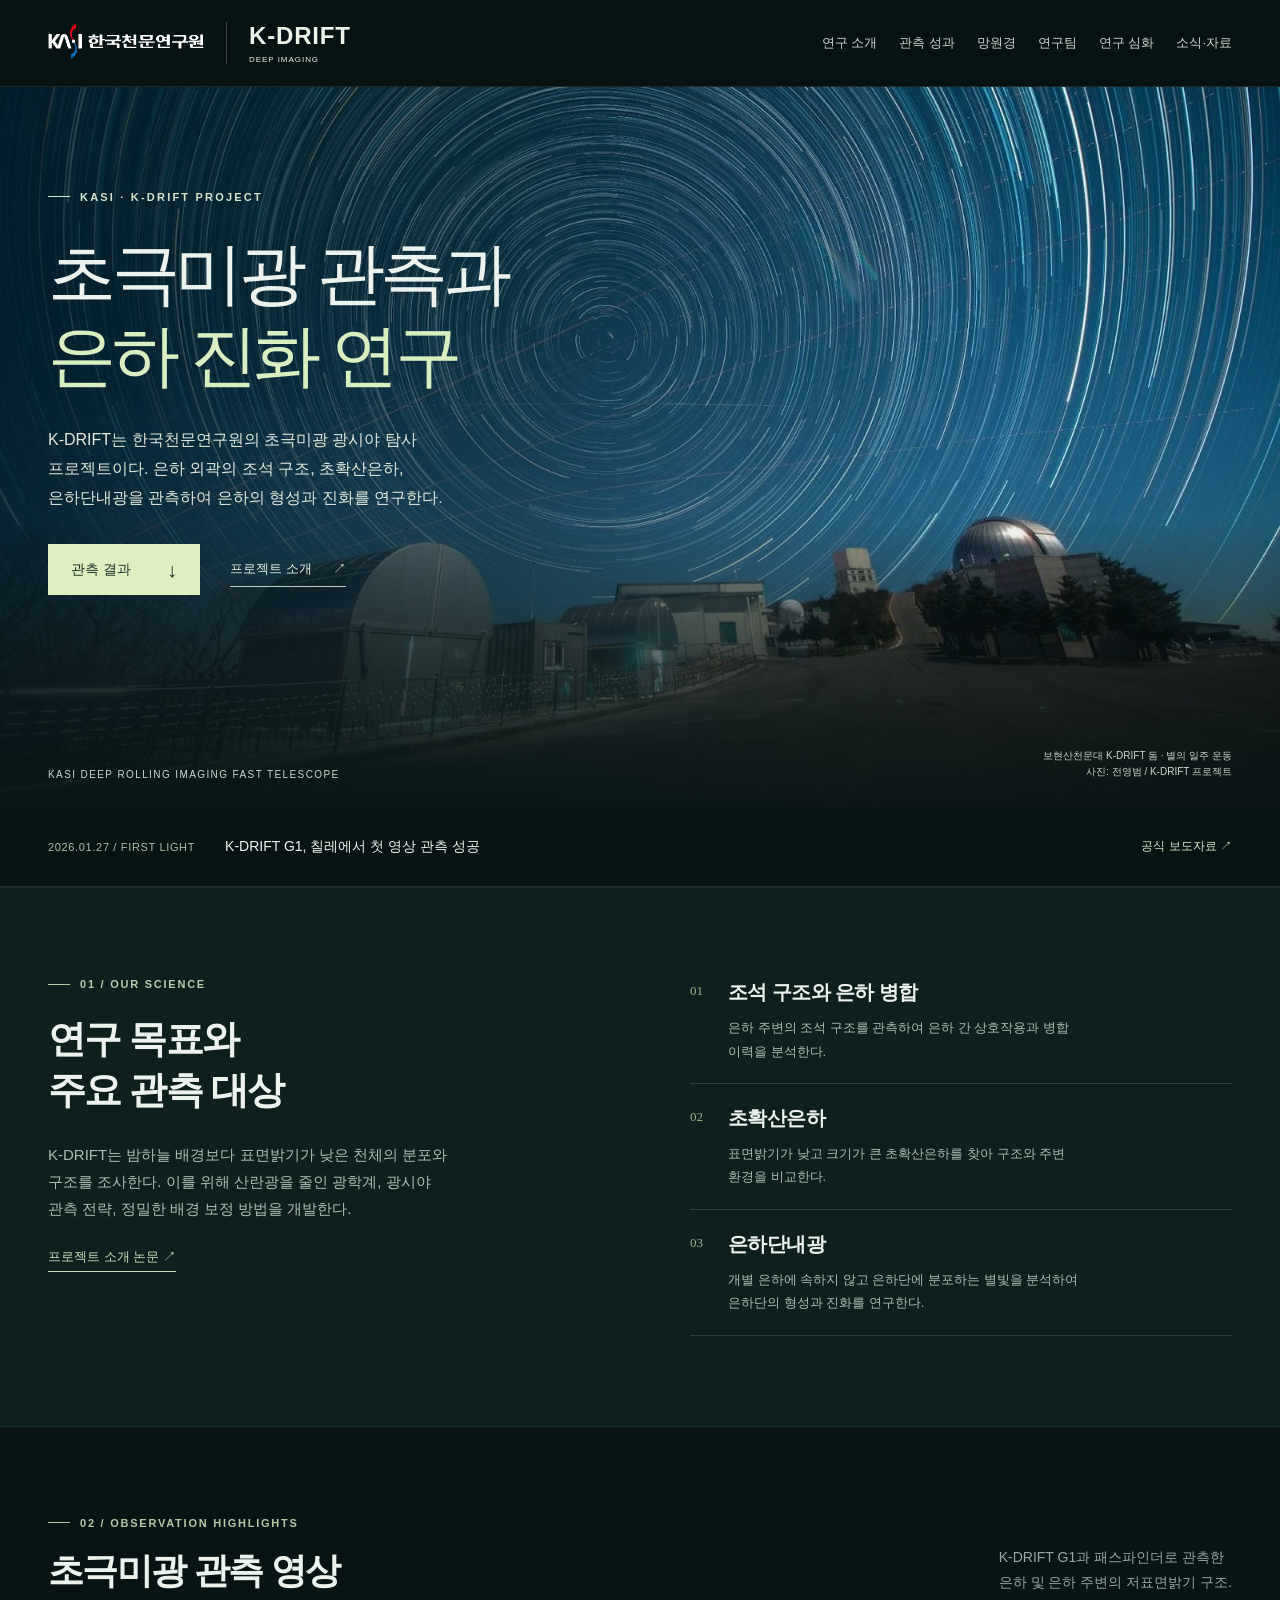
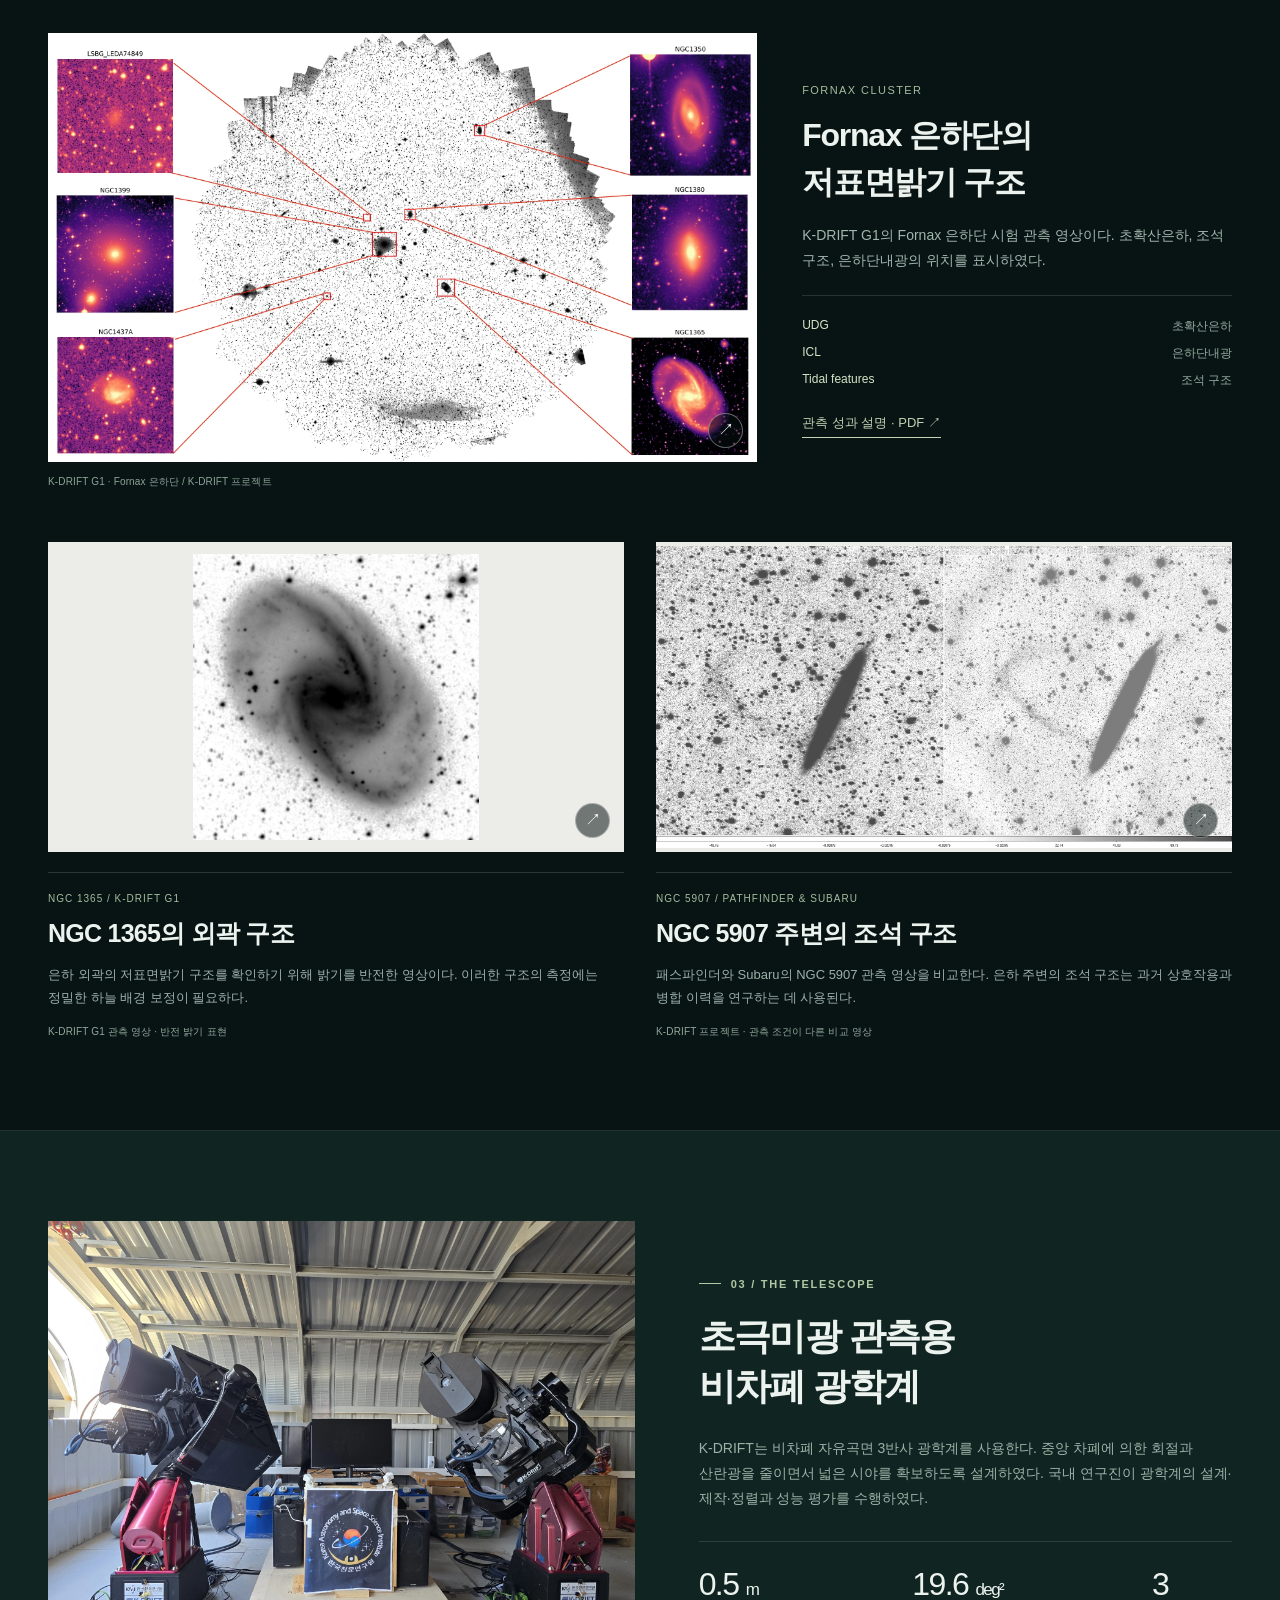
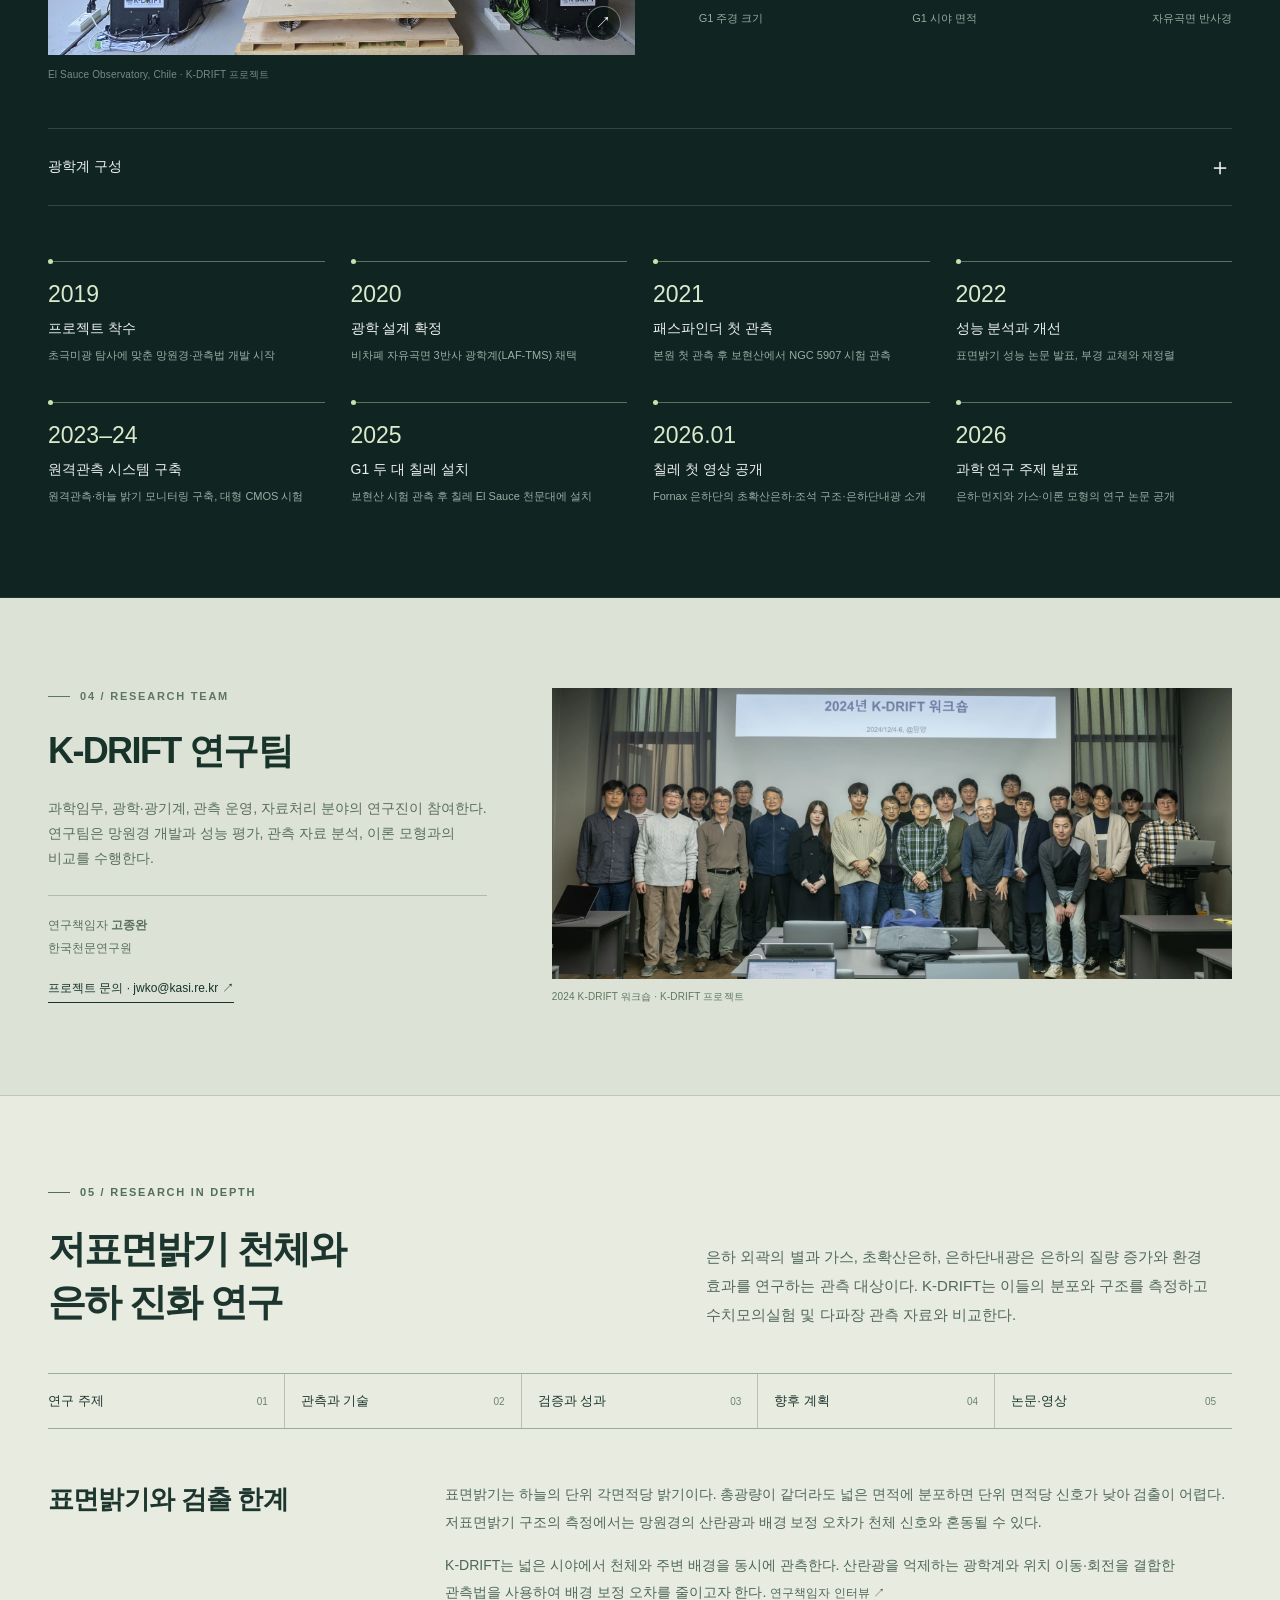
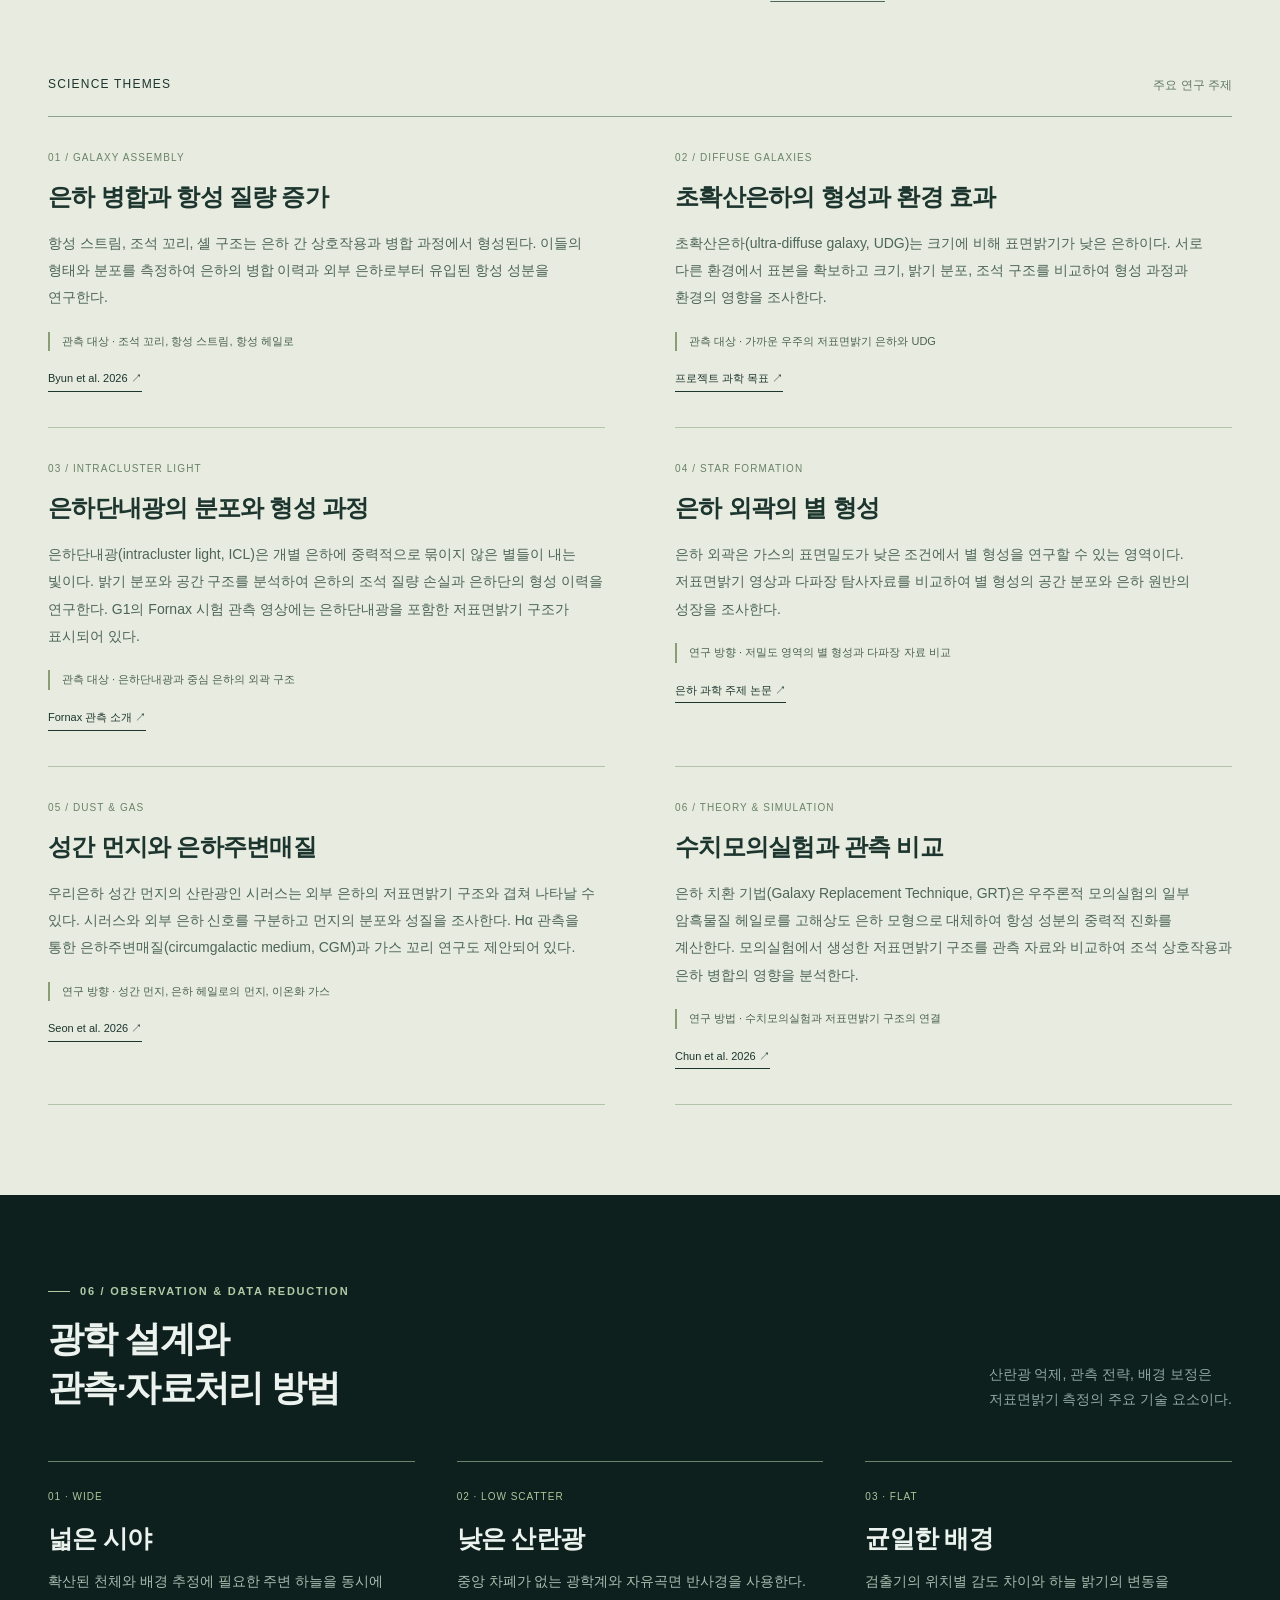
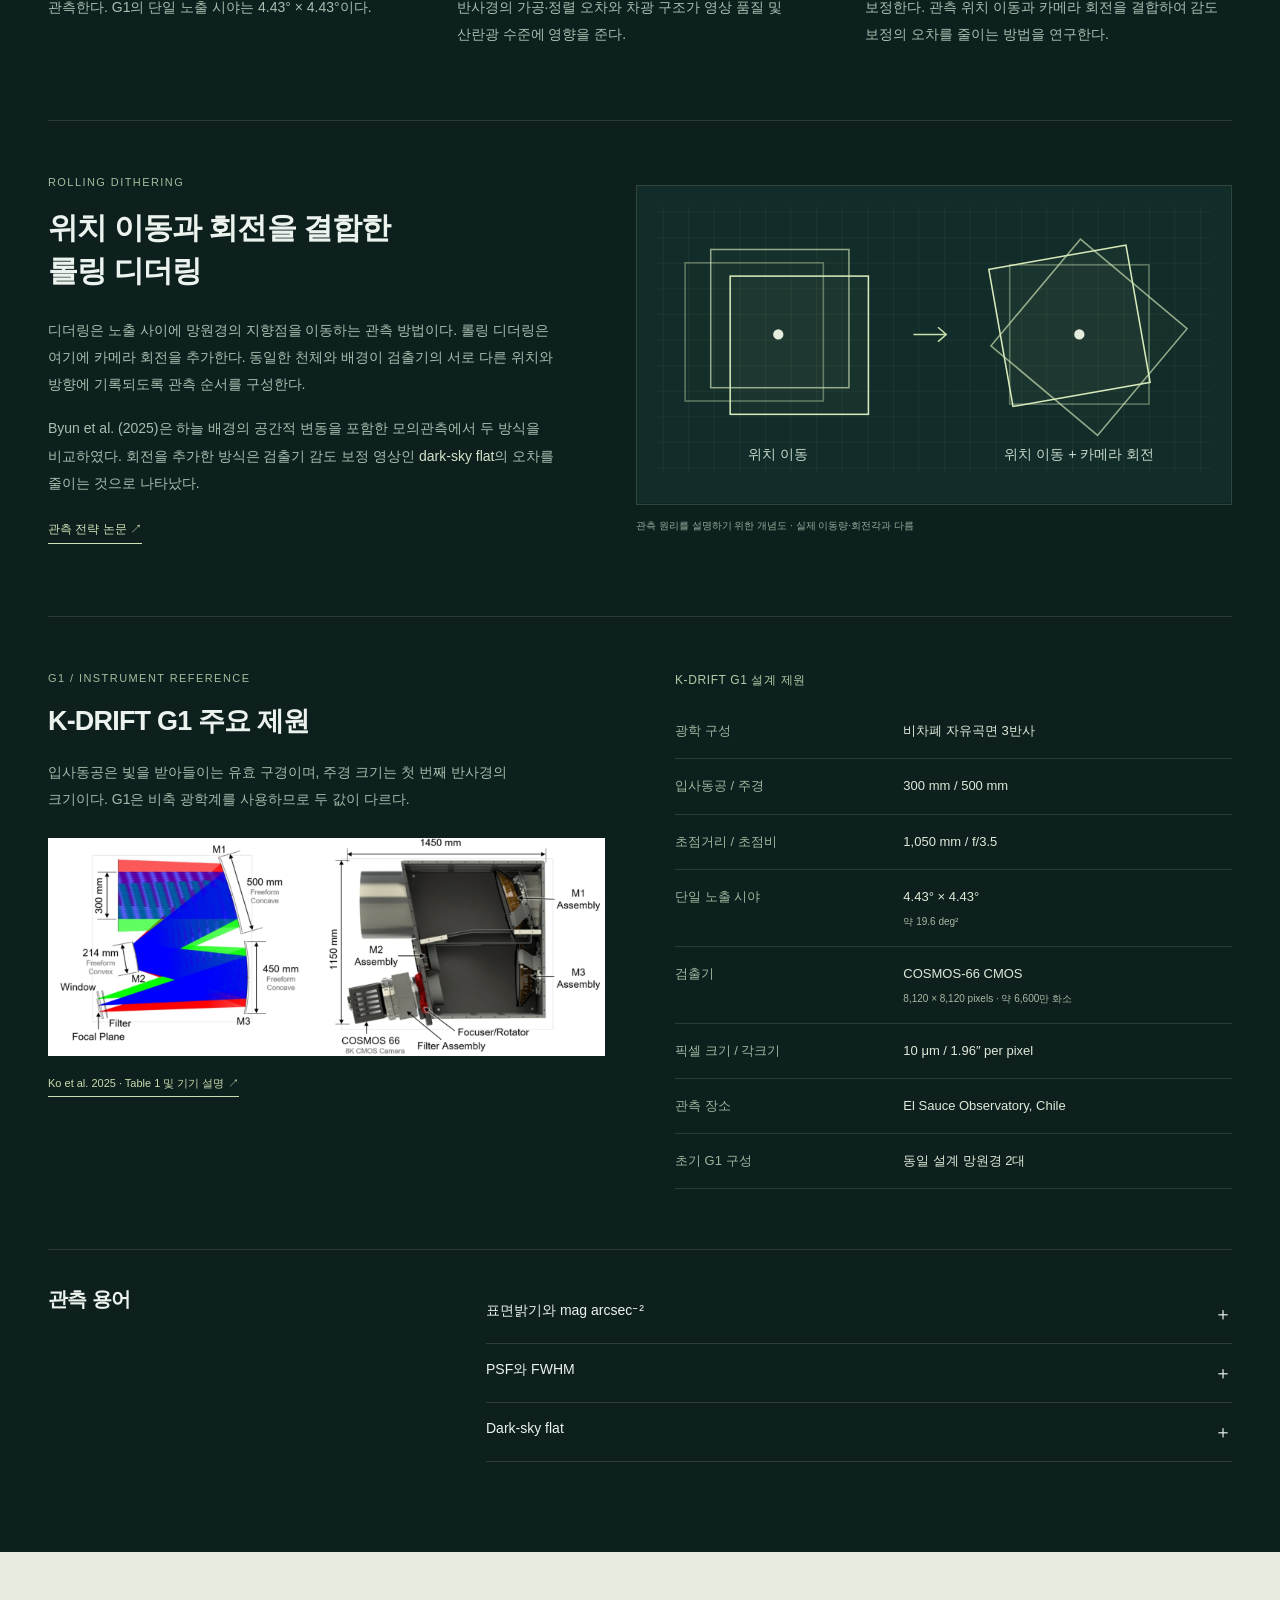
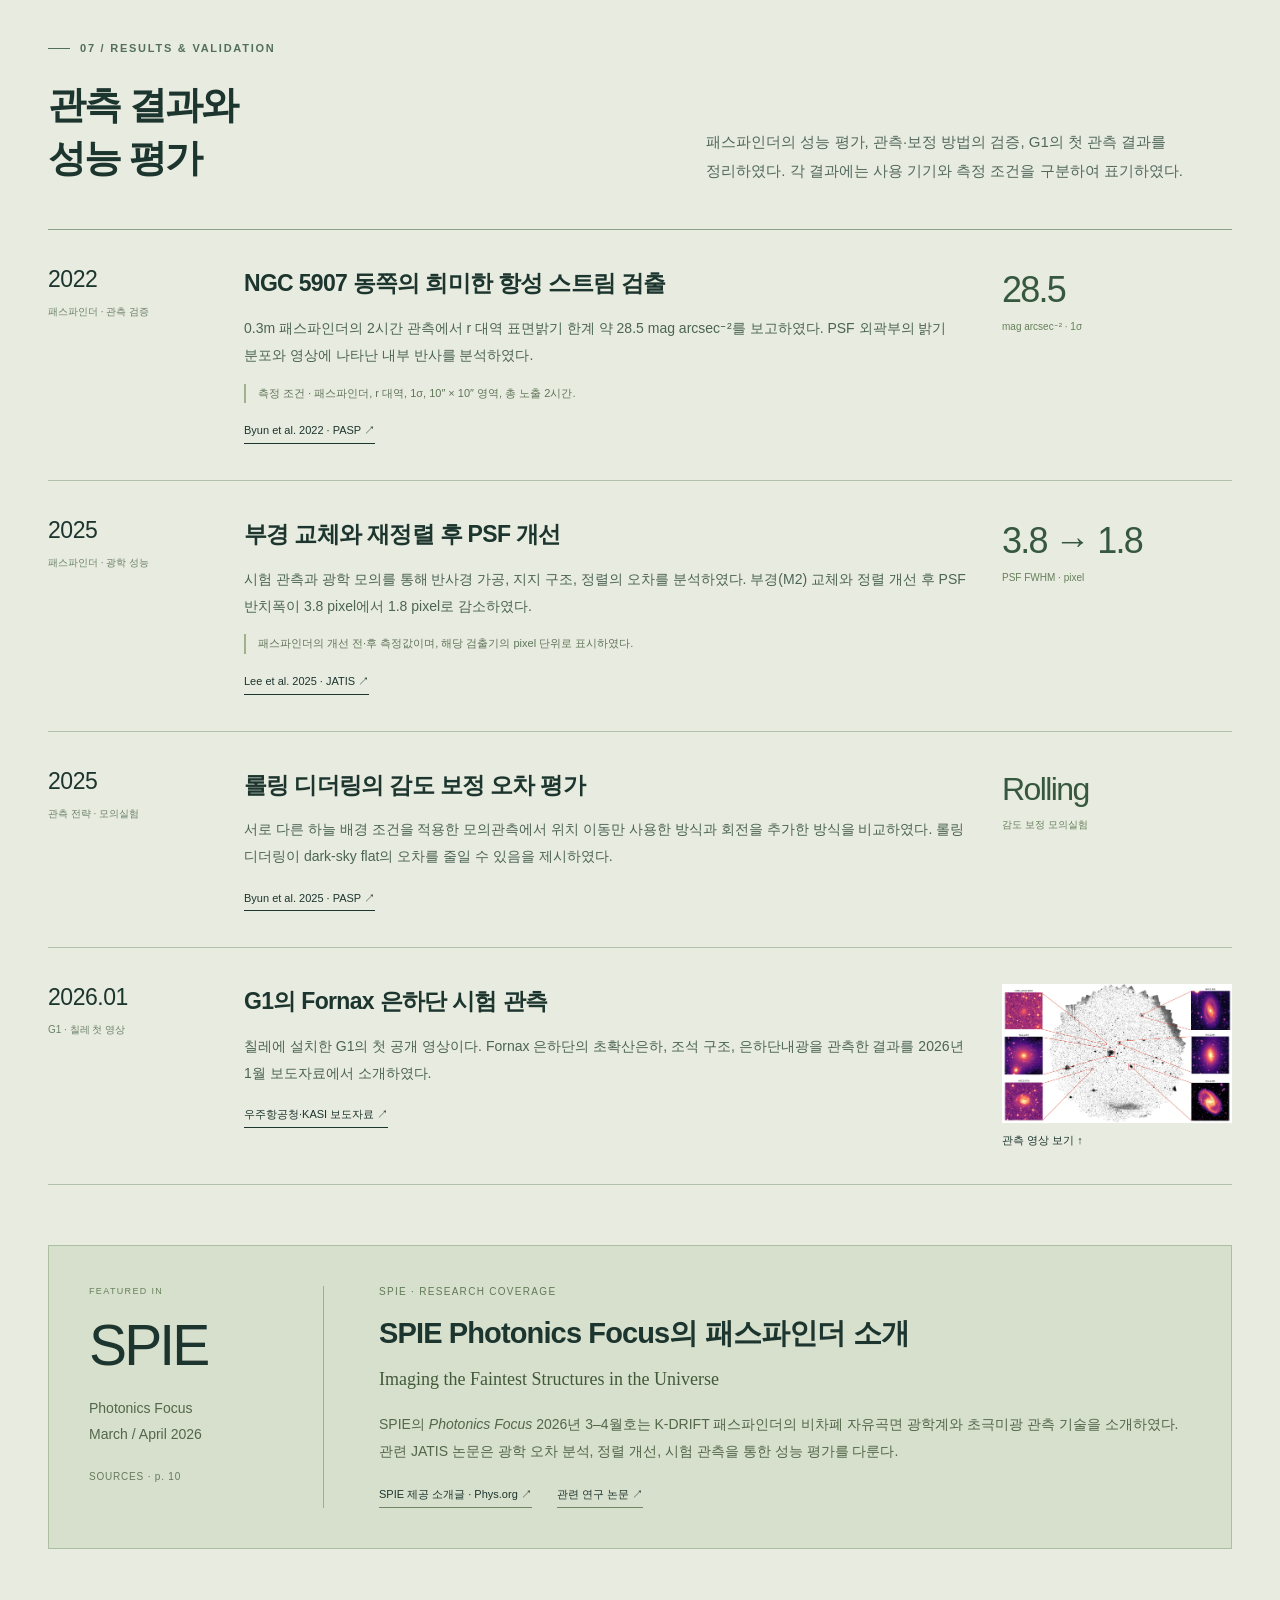
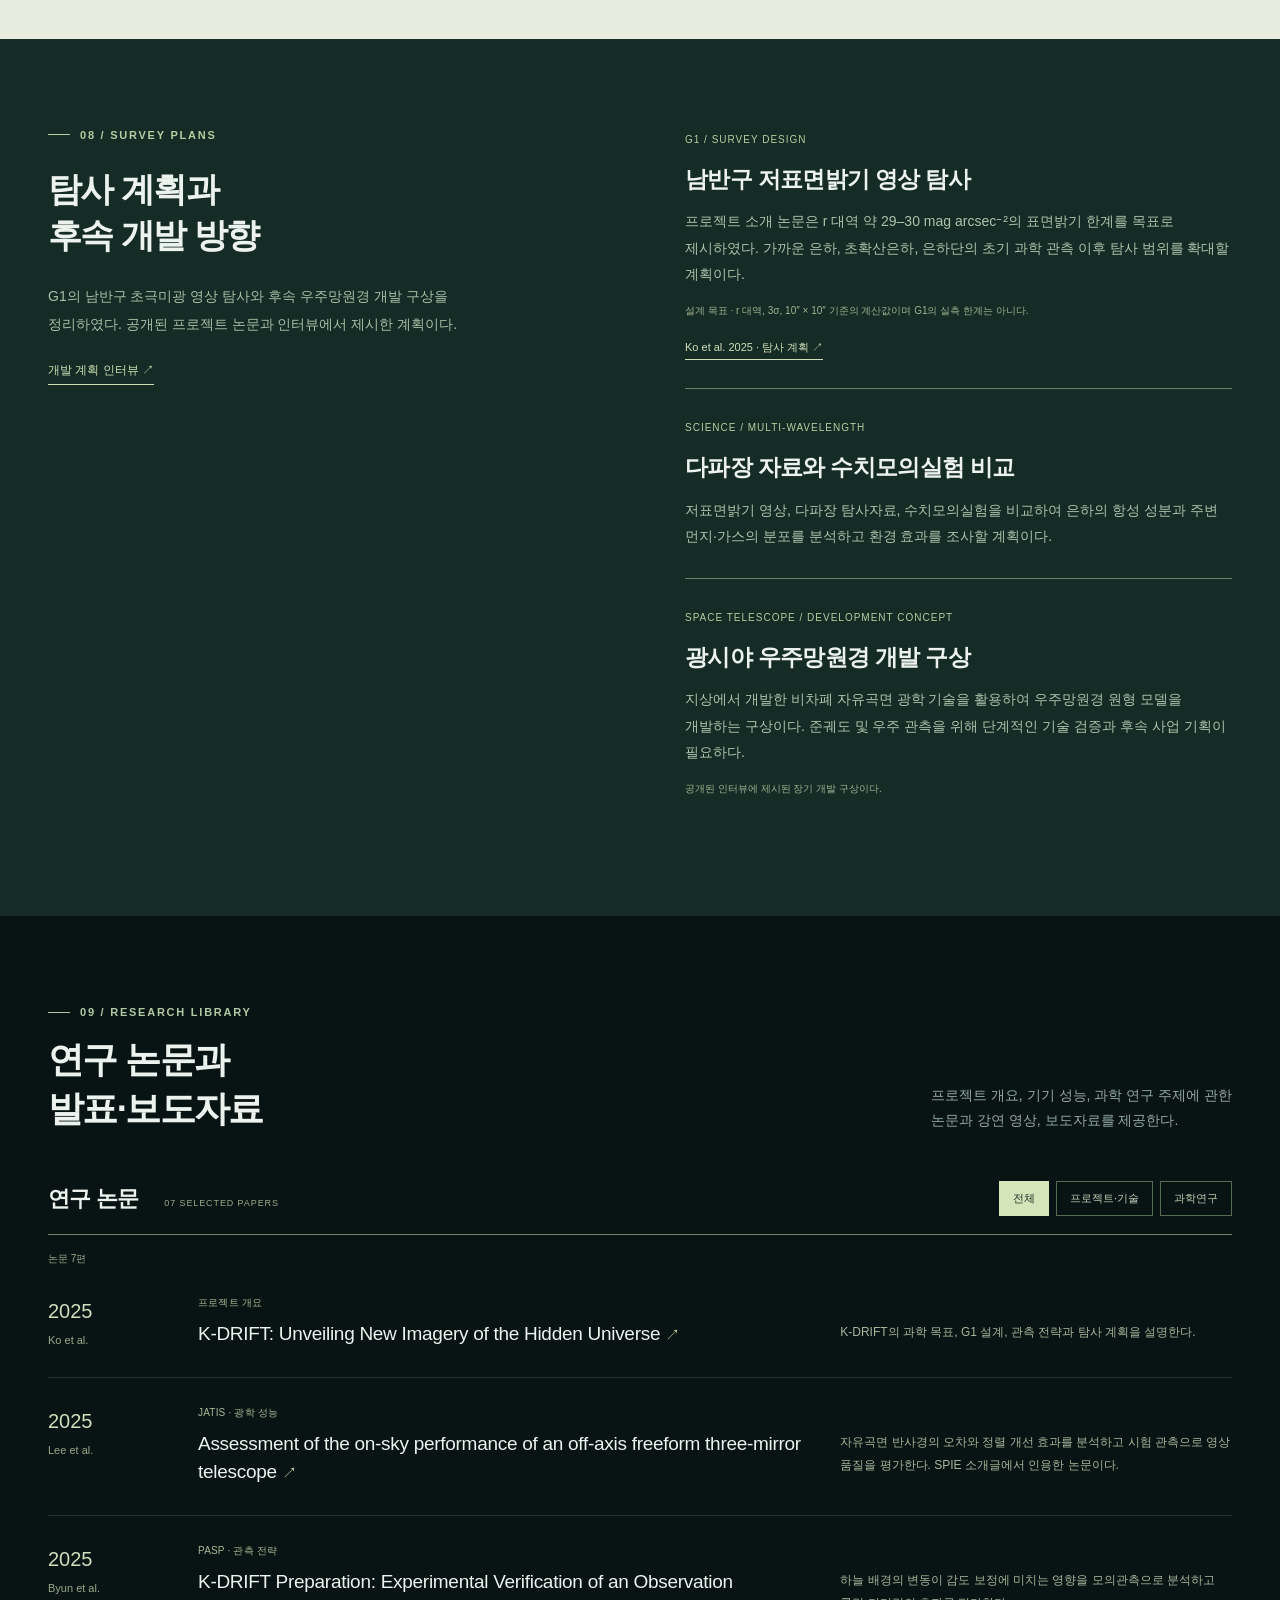
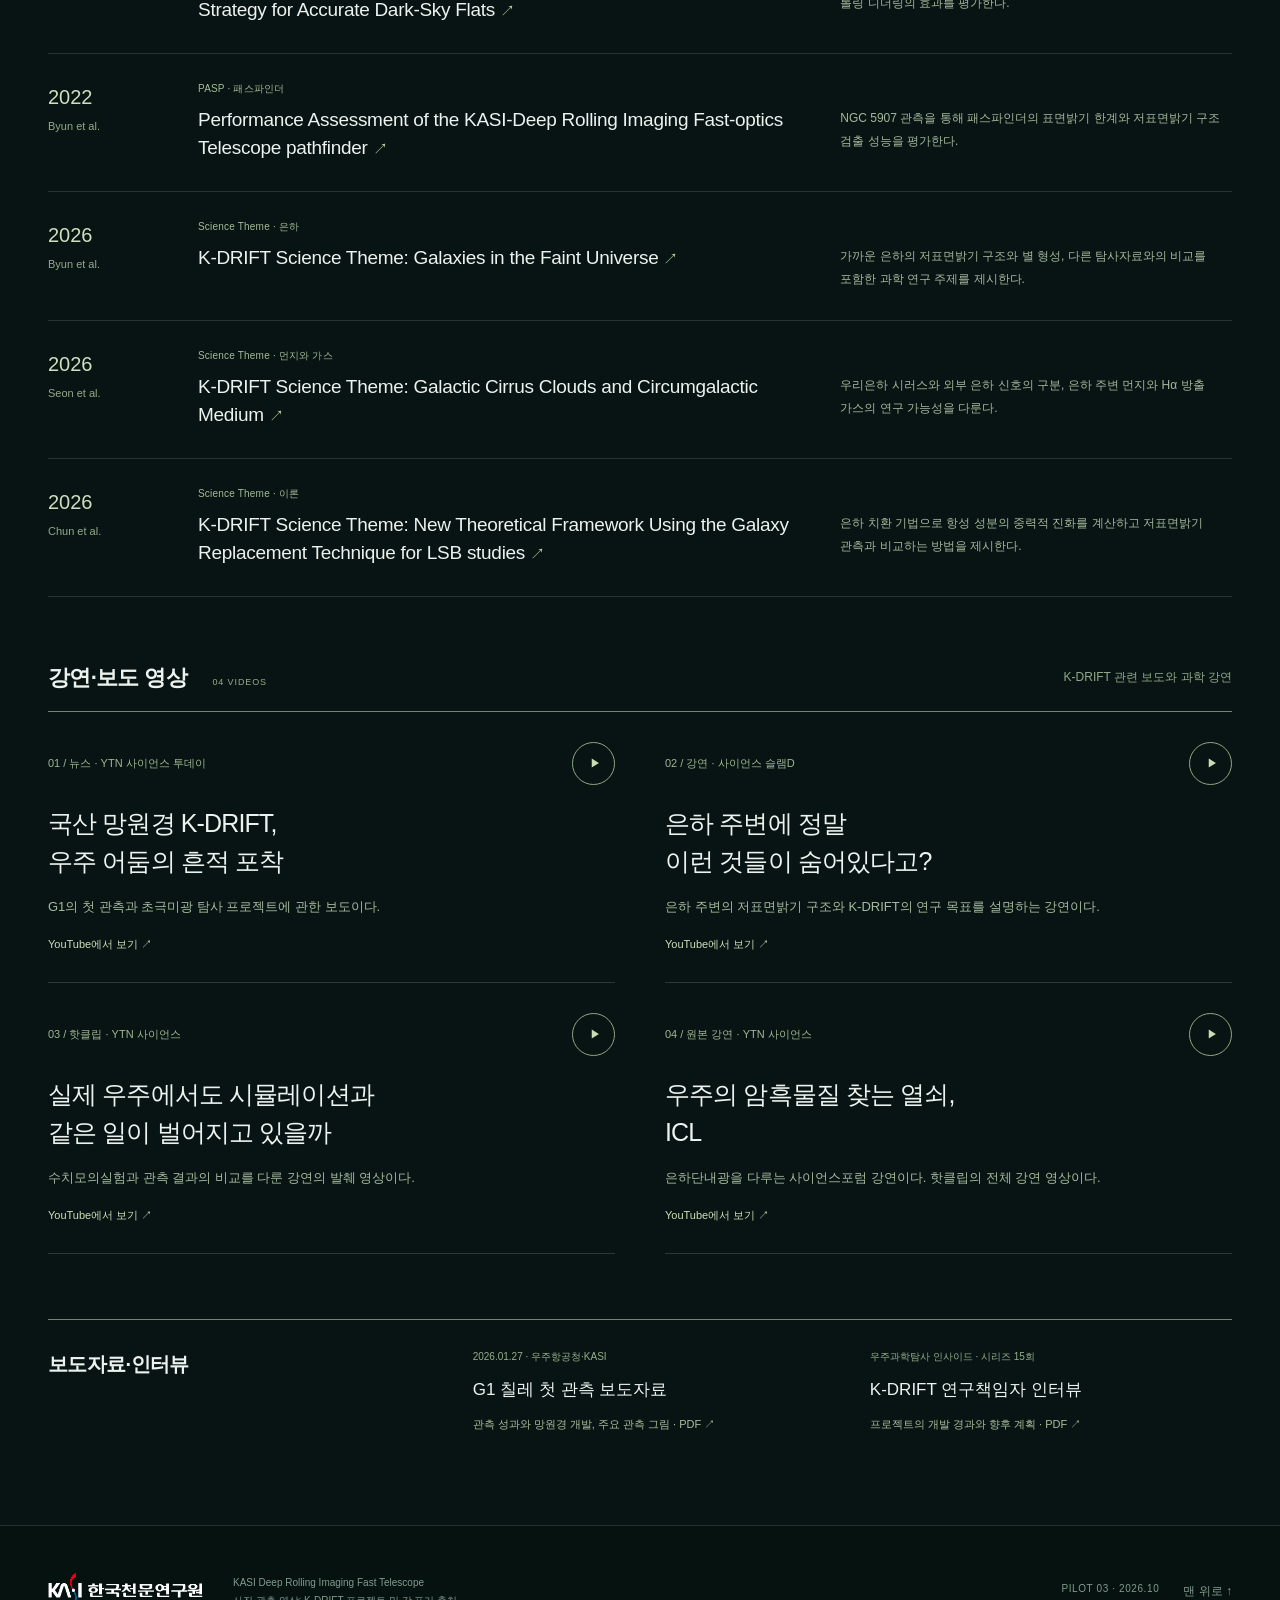
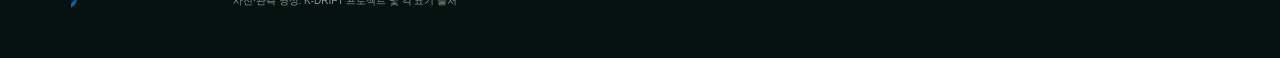
==== commit a61e28e6: "Revise homepage copy to use precise scientific language" ====
--- a/index.html
+++ b/index.html
@@ -3,14 +3,14 @@
 <head>
   <meta charset="utf-8">
   <meta name="viewport" content="width=device-width,initial-scale=1">
-  <title>K-DRIFT | 희미한 우주를 탐사하는 망원경</title>
-  <meta name="description" content="한국천문연구원 K-DRIFT 프로젝트. 초극미광 관측으로 은하의 성장 역사를 연구합니다. 관측 성과, 망원경, 연구팀과 관련 자료를 만나보세요.">
+  <title>K-DRIFT | 초극미광 광시야 탐사</title>
+  <meta name="description" content="한국천문연구원 K-DRIFT 프로젝트의 연구 목표, 관측 결과, 망원경 개발과 연구 논문. 초극미광 광시야 관측을 통해 은하의 형성과 진화를 연구한다.">
   <meta name="robots" content="noindex,nofollow">
   <meta name="theme-color" content="#081414">
   <link rel="canonical" href="https://kasishongscience.github.io/kdrift/">
   <meta property="og:type" content="website">
-  <meta property="og:title" content="K-DRIFT | 희미한 우주를 탐사합니다">
-  <meta property="og:description" content="관측 영상과 함께 만나는 K-DRIFT의 연구, 망원경, 그리고 사람들.">
+  <meta property="og:title" content="K-DRIFT | 초극미광 광시야 탐사">
+  <meta property="og:description" content="한국천문연구원 K-DRIFT의 연구 목표, 관측 결과, 망원경 개발과 연구팀.">
   <meta property="og:url" content="https://kasishongscience.github.io/kdrift/">
   <meta property="og:image" content="https://kasishongscience.github.io/kdrift/assets/night.webp">
   <link rel="icon" href="assets/kasi-wordmark.png" type="image/png">
@@ -27,7 +27,7 @@
   <nav class="nav wrap" aria-label="주 메뉴">
     <a class="brand" href="#main" aria-label="KASI K-DRIFT 처음으로">
       <img class="kasi-logo" src="assets/kasi-signature-white.png" width="600" height="240" alt="KASI 한국천문연구원">
-      <span class="project-wordmark"><strong>K-DRIFT</strong><small>DEEP SKY EXPLORATION</small></span>
+      <span class="project-wordmark"><strong>K-DRIFT</strong><small>DEEP IMAGING</small></span>
     </a>
     <button class="menu-toggle" aria-expanded="false" aria-controls="main-nav" aria-label="메뉴 열기">메뉴 <span aria-hidden="true">☰</span></button>
     <div class="nav-links" id="main-nav">
@@ -39,10 +39,10 @@
   <section class="hero" aria-labelledby="hero-title">
     <img src="assets/night.webp" alt="보현산천문대 K-DRIFT 돔 위로 원을 그리는 별의 일주 운동" width="1600" height="1068" fetchpriority="high">
     <div class="hero-content wrap">
-      <div class="eyebrow">EXPLORING THE FAINT UNIVERSE</div>
-      <h1 id="hero-title">희미한 빛에서,<br><em>우주의 역사를 읽다.</em></h1>
-      <p class="intro">은하가 성장하며 남긴 희미한 흔적.<br>K-DRIFT는 넓은 하늘에 퍼진 빛을 관측해<br>은하의 형성과 진화를 연구합니다.</p>
-      <div class="hero-actions"><a class="button" href="#observations">관측 성과 만나보기 <span aria-hidden="true">↓</span></a><a class="hero-secondary" href="#science">프로젝트 소개 <span aria-hidden="true">↗</span></a></div>
+      <div class="eyebrow">KASI · K-DRIFT PROJECT</div>
+      <h1 id="hero-title">초극미광 관측과<br><em>은하 진화 연구</em></h1>
+      <p class="intro">K-DRIFT는 한국천문연구원의 초극미광 광시야 탐사 프로젝트이다. 은하 외곽의 조석 구조, 초확산은하, 은하단내광을 관측하여 은하의 형성과 진화를 연구한다.</p>
+      <div class="hero-actions"><a class="button" href="#observations">관측 결과 <span aria-hidden="true">↓</span></a><a class="hero-secondary" href="#science">프로젝트 소개 <span aria-hidden="true">↗</span></a></div>
     </div>
     <div class="hero-bottom wrap"><span>KASI DEEP ROLLING IMAGING FAST TELESCOPE</span><p class="photo-credit">보현산천문대 K-DRIFT 돔 · 별의 일주 운동<br>사진: 전영범 / K-DRIFT 프로젝트</p></div>
   </section>
@@ -50,97 +50,97 @@
 
   <section class="section mission" id="science" aria-labelledby="science-title">
     <div class="mission-grid wrap">
-      <div><div class="eyebrow">01 / OUR SCIENCE</div><h2 id="science-title">밝은 은하 너머에도<br>우주는 이어집니다.</h2><p>K-DRIFT는 밤하늘보다 훨씬 어둡고 넓게 퍼진 빛을 관측하는 초극미광 탐사 프로젝트입니다. 망원경의 광학계, 관측 방법, 자료처리 기술을 함께 개발해 은하 주변의 희미한 구조를 찾습니다.</p><a class="text-link science-link" href="https://arxiv.org/abs/2510.22250" target="_blank" rel="noopener">프로젝트 소개 논문 ↗</a></div>
+      <div><div class="eyebrow">01 / OUR SCIENCE</div><h2 id="science-title">연구 목표와<br>주요 관측 대상</h2><p>K-DRIFT는 밤하늘 배경보다 표면밝기가 낮은 천체의 분포와 구조를 조사한다. 이를 위해 산란광을 줄인 광학계, 광시야 관측 전략, 정밀한 배경 보정 방법을 개발한다.</p><a class="text-link science-link" href="https://arxiv.org/abs/2510.22250" target="_blank" rel="noopener">프로젝트 소개 논문 ↗</a></div>
       <div class="mission-list">
-        <article class="mission-item"><span>01</span><div><h3>은하가 만난 흔적</h3><p>은하 주변에 남은 조석 구조를 관측해 충돌과 병합의 역사를 추적합니다.</p></div></article>
-        <article class="mission-item"><span>02</span><div><h3>희미하게 퍼진 은하</h3><p>표면밝기가 낮은 초확산은하를 찾아 은하의 다양한 형성과 진화 과정을 살펴봅니다.</p></div></article>
-        <article class="mission-item"><span>03</span><div><h3>은하 사이의 빛</h3><p>은하단 안에 퍼진 은하단내광을 통해 은하단의 성장 역사를 연구합니다.</p></div></article>
+        <article class="mission-item"><span>01</span><div><h3>조석 구조와 은하 병합</h3><p>은하 주변의 조석 구조를 관측하여 은하 간 상호작용과 병합 이력을 분석한다.</p></div></article>
+        <article class="mission-item"><span>02</span><div><h3>초확산은하</h3><p>표면밝기가 낮고 크기가 큰 초확산은하를 찾아 구조와 주변 환경을 비교한다.</p></div></article>
+        <article class="mission-item"><span>03</span><div><h3>은하단내광</h3><p>개별 은하에 속하지 않고 은하단에 분포하는 별빛을 분석하여 은하단의 형성과 진화를 연구한다.</p></div></article>
       </div>
     </div>
   </section>
 
   <section class="section gallery wrap" id="observations" aria-labelledby="observations-title">
-    <div class="section-heading"><div><div class="eyebrow">02 / OBSERVATION HIGHLIGHTS</div><h2 id="observations-title">한 장의 이미지에서 시작되는 발견.</h2></div><p>실제 관측 영상에 담긴<br>은하와 은하 주변의 희미한 빛을 만나보세요.</p></div>
+    <div class="section-heading"><div><div class="eyebrow">02 / OBSERVATION HIGHLIGHTS</div><h2 id="observations-title">초극미광 관측 영상</h2></div><p>K-DRIFT G1과 패스파인더로 관측한<br>은하 및 은하 주변의 저표면밝기 구조.</p></div>
     <div class="observation-feature">
-      <figure><button class="image-button" data-image="assets/fornax-wide.webp" data-caption="Fornax 은하단의 K-DRIFT G1 시험 관측 영상. 초확산은하(UDG), 조석 구조(Tidal features), 은하단내광(ICL)을 함께 표시했습니다. 출처: K-DRIFT 프로젝트, 2026.01.27 홍보 그림 자료 및 보도자료 그림 3." aria-label="Fornax 은하단 관측 영상 크게 보기"><img src="assets/fornax-wide.webp" alt="Fornax 은하단 광시야 관측 영상과 주요 극미광 구조를 보여 주는 확대 패널" width="2191" height="1324" loading="lazy"></button><figcaption class="photo-credit">K-DRIFT G1 · Fornax 은하단 / K-DRIFT 프로젝트</figcaption></figure>
-      <div class="observation-story"><span class="small-label">FORNAX CLUSTER</span><h3>하나의 시야,<br>여러 은하의 역사.</h3><p>넓게 퍼진 Fornax 은하단을 관측해 초확산은하부터 조석 구조와 은하단내광까지, 서로 다른 극미광 구조를 한 영상에서 살펴봅니다.</p><div class="image-legend"><span>UDG <small>초확산은하</small></span><span>ICL <small>은하단내광</small></span><span>Tidal features <small>조석 구조</small></span></div><a class="text-link" href="assets/docs/kdrift-first-light-20260127.pdf" target="_blank" rel="noopener">관측 성과 설명 · PDF ↗</a></div>
+      <figure><button class="image-button" data-image="assets/fornax-wide.webp" data-caption="Fornax 은하단의 K-DRIFT G1 시험 관측 영상. 초확산은하(UDG), 조석 구조(Tidal features), 은하단내광(ICL)의 위치를 표시하였다. 출처: K-DRIFT 프로젝트, 2026.01.27 홍보 그림 자료 및 보도자료 그림 3." aria-label="Fornax 은하단 관측 영상 크게 보기"><img src="assets/fornax-wide.webp" alt="Fornax 은하단 광시야 관측 영상과 주요 극미광 구조를 보여 주는 확대 패널" width="2191" height="1324" loading="lazy"></button><figcaption class="photo-credit">K-DRIFT G1 · Fornax 은하단 / K-DRIFT 프로젝트</figcaption></figure>
+      <div class="observation-story"><span class="small-label">FORNAX CLUSTER</span><h3>Fornax 은하단의<br>저표면밝기 구조</h3><p>K-DRIFT G1의 Fornax 은하단 시험 관측 영상이다. 초확산은하, 조석 구조, 은하단내광의 위치를 표시하였다.</p><div class="image-legend"><span>UDG <small>초확산은하</small></span><span>ICL <small>은하단내광</small></span><span>Tidal features <small>조석 구조</small></span></div><a class="text-link" href="assets/docs/kdrift-first-light-20260127.pdf" target="_blank" rel="noopener">관측 성과 설명 · PDF ↗</a></div>
     </div>
     <div class="observation-pair">
-      <figure class="observation-card"><button class="image-button galaxy-image" data-image="assets/ngc1365.webp" data-caption="K-DRIFT G1으로 관측한 NGC 1365 은하. 반전된 밝기 표현의 관측 영상입니다. 출처: K-DRIFT 프로젝트, 2026.01.27 홍보 그림 자료 및 보도자료." aria-label="NGC 1365 관측 영상 크게 보기"><img src="assets/ngc1365.webp" alt="반전된 밝기로 표현한 K-DRIFT G1의 NGC 1365 막대나선은하 관측 영상" width="790" height="792" loading="lazy"></button><figcaption class="gallery-caption"><span class="small-label">NGC 1365 / K-DRIFT G1</span><h3>은하 바깥의 빛까지.</h3><p>배경 하늘값을 균일하게 유지하는 기술은 은하의 희미한 바깥 구조를 관측하는 데 중요합니다.</p><p class="photo-credit">K-DRIFT G1 관측 영상 · 반전 밝기 표현</p></figcaption></figure>
-      <figure class="observation-card"><button class="image-button pathfinder-image" data-image="assets/pathfinder.webp" data-caption="NGC 5907 주변 극미광 구조의 K-DRIFT Pathfinder / Subaru 비교 영상. 관측 조건이 서로 다른 자료입니다. 출처: K-DRIFT 프로젝트 제공 비교 영상." aria-label="NGC 5907 관측 비교 영상 크게 보기"><img src="assets/pathfinder.webp" alt="NGC 5907 주변의 희미한 구조를 보여 주는 K-DRIFT 패스파인더와 Subaru의 관측 비교 영상" width="1920" height="1007" loading="lazy"></button><figcaption class="gallery-caption"><span class="small-label">NGC 5907 / PATHFINDER & SUBARU</span><h3>패스파인더가 찾은 흔적.</h3><p>은하 주변에 남은 옅은 구조는 과거의 상호작용을 연구하는 단서입니다.</p><p class="photo-credit">K-DRIFT 프로젝트 · 관측 조건이 다른 비교 영상</p></figcaption></figure>
+      <figure class="observation-card"><button class="image-button galaxy-image" data-image="assets/ngc1365.webp" data-caption="K-DRIFT G1으로 관측한 NGC 1365 은하. 밝기를 반전한 관측 영상이다. 출처: K-DRIFT 프로젝트, 2026.01.27 홍보 그림 자료 및 보도자료." aria-label="NGC 1365 관측 영상 크게 보기"><img src="assets/ngc1365.webp" alt="반전된 밝기로 표현한 K-DRIFT G1의 NGC 1365 막대나선은하 관측 영상" width="790" height="792" loading="lazy"></button><figcaption class="gallery-caption"><span class="small-label">NGC 1365 / K-DRIFT G1</span><h3>NGC 1365의 외곽 구조</h3><p>은하 외곽의 저표면밝기 구조를 확인하기 위해 밝기를 반전한 영상이다. 이러한 구조의 측정에는 정밀한 하늘 배경 보정이 필요하다.</p><p class="photo-credit">K-DRIFT G1 관측 영상 · 반전 밝기 표현</p></figcaption></figure>
+      <figure class="observation-card"><button class="image-button pathfinder-image" data-image="assets/pathfinder.webp" data-caption="NGC 5907 주변 극미광 구조의 K-DRIFT Pathfinder / Subaru 비교 영상. 관측 조건이 서로 다른 자료이다. 출처: K-DRIFT 프로젝트 제공 비교 영상." aria-label="NGC 5907 관측 비교 영상 크게 보기"><img src="assets/pathfinder.webp" alt="NGC 5907 주변의 희미한 구조를 보여 주는 K-DRIFT 패스파인더와 Subaru의 관측 비교 영상" width="1920" height="1007" loading="lazy"></button><figcaption class="gallery-caption"><span class="small-label">NGC 5907 / PATHFINDER & SUBARU</span><h3>NGC 5907 주변의 조석 구조</h3><p>패스파인더와 Subaru의 NGC 5907 관측 영상을 비교한다. 은하 주변의 조석 구조는 과거 상호작용과 병합 이력을 연구하는 데 사용된다.</p><p class="photo-credit">K-DRIFT 프로젝트 · 관측 조건이 다른 비교 영상</p></figcaption></figure>
     </div>
   </section>
 
   <section class="section instrument-section" id="instrument" aria-labelledby="instrument-title">
-    <div class="instruments wrap"><figure><button class="image-button" data-image="assets/chile.webp" data-caption="칠레 엘 사우스 천문대에 설치된 K-DRIFT G1 1·2호기. 출처: K-DRIFT 프로젝트 제공 사진, 2026.01.27 보도자료." aria-label="칠레의 K-DRIFT G1 망원경 사진 크게 보기"><img src="assets/chile.webp" alt="칠레 엘 사우스 천문대 관측실의 K-DRIFT G1 망원경 두 대" width="1920" height="1440" loading="lazy"></button><figcaption class="photo-credit">El Sauce Observatory, Chile · K-DRIFT 프로젝트</figcaption></figure><div><div class="eyebrow">03 / THE TELESCOPE</div><h2 id="instrument-title">희미한 빛을 위해<br>설계한 망원경.</h2><p>빛의 경로를 가리지 않는 비차폐 자유곡면 광학계. 국내 연구진이 설계·제작·정렬·검증에 협력해, 산란광을 줄이고 넓은 하늘을 관측하는 망원경을 개발했습니다.</p><div class="specs"><div><strong>0.5 <span>m</span></strong><small>G1 주경 크기</small></div><div><strong>19.6 <span>deg²</span></strong><small>G1 시야 면적</small></div><div><strong>3</strong><small>자유곡면 반사경</small></div></div></div></div>
-    <div class="wrap"><details class="optics-detail"><summary>비차폐 자유곡면 광학계 살펴보기 <span aria-hidden="true">＋</span></summary><div class="optics-content"><img src="assets/optical-system.webp" width="1500" height="588" alt="K-DRIFT G1의 비차폐 3반사 광학계 설계와 실제 광기계부" loading="lazy"><p>세 반사경의 배치와 형상을 함께 설계해 넓은 시야의 영상을 얻습니다. 광학 설계와 자료처리 기술은 초극미광 관측을 위한 하나의 시스템으로 개발됩니다.</p></div></details>
-    <ol class="milestones" aria-label="K-DRIFT 개발 이력"><li><time>2019</time><strong>과학임무에서 출발</strong><p>초극미광 탐사에 맞춘 망원경·관측법 개발 시작</p></li><li><time>2020</time><strong>광학 설계 확정</strong><p>비차폐 자유곡면 3반사 광학계(LAF-TMS) 채택</p></li><li><time>2021</time><strong>패스파인더 첫 관측</strong><p>본원 첫 빛 획득 후 보현산에서 NGC 5907 시험 관측</p></li><li><time>2022</time><strong>성능 분석과 개선</strong><p>표면밝기 성능 논문 발표, 부경 교체와 재정렬</p></li><li><time>2023–24</time><strong>관측 기반 고도화</strong><p>원격관측·하늘 밝기 모니터링 구축, 대형 CMOS 시험</p></li><li><time>2025</time><strong>G1 두 대와 칠레 설치</strong><p>보현산 시험 관측을 거쳐 남반구 관측 기반 확보</p></li><li><time>2026.01</time><strong>칠레 첫 영상 공개</strong><p>Fornax 은하단의 초확산은하·조석 구조·은하단내광 소개</p></li><li><time>2026</time><strong>과학 주제의 확장</strong><p>은하·먼지와 가스·이론 모형의 연구 논문 공개</p></li></ol></div>
+    <div class="instruments wrap"><figure><button class="image-button" data-image="assets/chile.webp" data-caption="칠레 엘 사우스 천문대에 설치된 K-DRIFT G1 1·2호기. 출처: K-DRIFT 프로젝트 제공 사진, 2026.01.27 보도자료." aria-label="칠레의 K-DRIFT G1 망원경 사진 크게 보기"><img src="assets/chile.webp" alt="칠레 엘 사우스 천문대 관측실의 K-DRIFT G1 망원경 두 대" width="1920" height="1440" loading="lazy"></button><figcaption class="photo-credit">El Sauce Observatory, Chile · K-DRIFT 프로젝트</figcaption></figure><div><div class="eyebrow">03 / THE TELESCOPE</div><h2 id="instrument-title">초극미광 관측용<br>비차폐 광학계</h2><p>K-DRIFT는 비차폐 자유곡면 3반사 광학계를 사용한다. 중앙 차폐에 의한 회절과 산란광을 줄이면서 넓은 시야를 확보하도록 설계하였다. 국내 연구진이 광학계의 설계·제작·정렬과 성능 평가를 수행하였다.</p><div class="specs"><div><strong>0.5 <span>m</span></strong><small>G1 주경 크기</small></div><div><strong>19.6 <span>deg²</span></strong><small>G1 시야 면적</small></div><div><strong>3</strong><small>자유곡면 반사경</small></div></div></div></div>
+    <div class="wrap"><details class="optics-detail"><summary>광학계 구성 <span aria-hidden="true">＋</span></summary><div class="optics-content"><img src="assets/optical-system.webp" width="1500" height="588" alt="K-DRIFT G1의 비차폐 3반사 광학계 설계와 실제 광기계부" loading="lazy"><p>세 반사경의 형상과 배치를 최적화하여 넓은 시야에서 영상 품질을 유지한다. 광학 설계와 자료처리는 산란광 억제와 배경 보정 요구조건에 맞추어 개발한다.</p></div></details>
+    <ol class="milestones" aria-label="K-DRIFT 개발 이력"><li><time>2019</time><strong>프로젝트 착수</strong><p>초극미광 탐사에 맞춘 망원경·관측법 개발 시작</p></li><li><time>2020</time><strong>광학 설계 확정</strong><p>비차폐 자유곡면 3반사 광학계(LAF-TMS) 채택</p></li><li><time>2021</time><strong>패스파인더 첫 관측</strong><p>본원 첫 관측 후 보현산에서 NGC 5907 시험 관측</p></li><li><time>2022</time><strong>성능 분석과 개선</strong><p>표면밝기 성능 논문 발표, 부경 교체와 재정렬</p></li><li><time>2023–24</time><strong>원격관측 시스템 구축</strong><p>원격관측·하늘 밝기 모니터링 구축, 대형 CMOS 시험</p></li><li><time>2025</time><strong>G1 두 대 칠레 설치</strong><p>보현산 시험 관측 후 칠레 El Sauce 천문대에 설치</p></li><li><time>2026.01</time><strong>칠레 첫 영상 공개</strong><p>Fornax 은하단의 초확산은하·조석 구조·은하단내광 소개</p></li><li><time>2026</time><strong>과학 연구 주제 발표</strong><p>은하·먼지와 가스·이론 모형의 연구 논문 공개</p></li></ol></div>
   </section>
 
-  <section class="section people" id="team" aria-labelledby="team-title"><div class="people-layout wrap"><div><div class="eyebrow">04 / THE PEOPLE</div><h2 id="team-title">함께 만들고,<br>함께 발견합니다.</h2><p>과학임무, 광학·광기계, 관측과 자료처리. 서로 다른 전문성을 가진 연구자들이 망원경 설계부터 관측 결과의 해석까지 함께합니다.</p><p class="people-lead">연구책임자 <strong>고종완</strong><br>한국천문연구원</p><a class="text-link" href="mailto:jwko@kasi.re.kr">프로젝트 문의 · jwko@kasi.re.kr ↗</a></div><figure><img src="assets/team.webp" alt="2024년 K-DRIFT 워크숍에서 함께 촬영한 연구진 단체 사진" width="1920" height="822" loading="lazy"><figcaption class="photo-credit">2024 K-DRIFT 워크숍 · K-DRIFT 프로젝트</figcaption></figure></div></section>
+  <section class="section people" id="team" aria-labelledby="team-title"><div class="people-layout wrap"><div><div class="eyebrow">04 / RESEARCH TEAM</div><h2 id="team-title">K-DRIFT 연구팀</h2><p>과학임무, 광학·광기계, 관측 운영, 자료처리 분야의 연구진이 참여한다. 연구팀은 망원경 개발과 성능 평가, 관측 자료 분석, 이론 모형과의 비교를 수행한다.</p><p class="people-lead">연구책임자 <strong>고종완</strong><br>한국천문연구원</p><a class="text-link" href="mailto:jwko@kasi.re.kr">프로젝트 문의 · jwko@kasi.re.kr ↗</a></div><figure><img src="assets/team.webp" alt="2024년 K-DRIFT 워크숍에서 함께 촬영한 연구진 단체 사진" width="1920" height="822" loading="lazy"><figcaption class="photo-credit">2024 K-DRIFT 워크숍 · K-DRIFT 프로젝트</figcaption></figure></div></section>
 
 
   <section class="section research-intro" id="research" aria-labelledby="research-title">
     <div class="wrap">
-      <div class="depth-heading"><div><div class="eyebrow">05 / RESEARCH IN DEPTH</div><h2 id="research-title">희미한 빛을 측정하고,<br>은하가 성장한 과정을 묻습니다.</h2></div><p>K-DRIFT는 망원경 제작에서 관측·자료처리·과학 해석까지 이어지는 연구개발 프로젝트입니다. 눈에 보이는 은하의 윤곽 바깥으로 탐사를 넓혀, 은하와 은하단에 남은 성장의 흔적을 정량적으로 읽어냅니다.</p></div>
-      <nav class="chapter-nav" aria-label="심화 내용 바로가기"><a href="#science-cases">과학 질문 <span>01</span></a><a href="#method">관측과 기술 <span>02</span></a><a href="#results">검증과 성과 <span>03</span></a><a href="#outlook">다음 단계 <span>04</span></a><a href="#resources">논문·영상 <span>05</span></a></nav>
-      <div class="research-primer"><h3>왜 ‘표면밝기’인가?</h3><div><p>빛의 총량이 같아도 넓은 면적에 퍼져 있으면 검출하기 어렵습니다. 은하 외곽의 별빛과 은하 사이의 희미한 구조는 밝은 밤하늘 배경 위에 작은 차이로 기록됩니다. 망원경 내부의 산란광이나 배경 보정의 오차가 그 신호를 가리거나 가짜 구조를 만들 수 있습니다.</p><p>따라서 K-DRIFT는 넓은 시야, 낮은 산란광, 균일한 배경을 함께 추구합니다. 과학임무에 맞춰 광학계와 관측 순서, 자료처리 방법을 함께 설계하는 이유입니다. <a class="inline-source" href="assets/docs/kdrift-project-interview.pdf" target="_blank" rel="noopener">연구책임자 인터뷰 ↗</a></p></div></div>
+      <div class="depth-heading"><div><div class="eyebrow">05 / RESEARCH IN DEPTH</div><h2 id="research-title">저표면밝기 천체와<br>은하 진화 연구</h2></div><p>은하 외곽의 별과 가스, 초확산은하, 은하단내광은 은하의 질량 증가와 환경 효과를 연구하는 관측 대상이다. K-DRIFT는 이들의 분포와 구조를 측정하고 수치모의실험 및 다파장 관측 자료와 비교한다.</p></div>
+      <nav class="chapter-nav" aria-label="심화 내용 바로가기"><a href="#science-cases">연구 주제 <span>01</span></a><a href="#method">관측과 기술 <span>02</span></a><a href="#results">검증과 성과 <span>03</span></a><a href="#outlook">향후 계획 <span>04</span></a><a href="#resources">논문·영상 <span>05</span></a></nav>
+      <div class="research-primer"><h3>표면밝기와 검출 한계</h3><div><p>표면밝기는 하늘의 단위 각면적당 밝기이다. 총광량이 같더라도 넓은 면적에 분포하면 단위 면적당 신호가 낮아 검출이 어렵다. 저표면밝기 구조의 측정에서는 망원경의 산란광과 배경 보정 오차가 천체 신호와 혼동될 수 있다.</p><p>K-DRIFT는 넓은 시야에서 천체와 주변 배경을 동시에 관측한다. 산란광을 억제하는 광학계와 위치 이동·회전을 결합한 관측법을 사용하여 배경 보정 오차를 줄이고자 한다. <a class="inline-source" href="assets/docs/kdrift-project-interview.pdf" target="_blank" rel="noopener">연구책임자 인터뷰 ↗</a></p></div></div>
       <div id="science-cases" class="science-cases">
-        <div class="subsection-label">SCIENCE QUESTIONS <span>관측으로 풀어갈 여섯 가지 질문</span></div>
+        <div class="subsection-label">SCIENCE THEMES <span>주요 연구 주제</span></div>
         <div class="questions-grid">
-          <article><span class="question-number">01 / GALAXY ASSEMBLY</span><h3>은하의 질량은 어떻게 쌓였을까?</h3><p>은하 주변의 길게 늘어진 별의 흐름과 껍질 모양 구조는 과거 상호작용의 흔적입니다. 밝은 중심부에서는 흐려진 병합의 기록을 외곽에서 찾아, 은하의 질량이 쌓여 온 과정을 연구합니다.</p><p class="research-focus">관측 대상 · 조석 꼬리, 항성 스트림, 항성 헤일로</p><a class="source-link" href="https://arxiv.org/abs/2602.08283" target="_blank" rel="noopener">Byun et al. 2026 ↗</a></article>
-          <article><span class="question-number">02 / DIFFUSE GALAXIES</span><h3>넓지만 희미한 은하는 어떻게 만들어질까?</h3><p>초확산은하(UDG)는 별빛이 넓게 퍼져 표면밝기가 낮은 은하입니다. 서로 다른 환경에서 이들을 찾아 분포와 구조를 비교하고, 형성과 진화에서 환경이 맡는 역할을 탐구합니다.</p><p class="research-focus">관측 대상 · 가까운 우주의 저표면밝기 은하와 UDG</p><a class="source-link" href="https://arxiv.org/abs/2510.22250" target="_blank" rel="noopener">프로젝트 과학 목표 ↗</a></article>
-          <article><span class="question-number">03 / INTRACLUSTER LIGHT</span><h3>은하 사이의 별빛은 무엇을 기록할까?</h3><p>은하단내광(ICL)은 개별 은하 바깥에 넓게 퍼진 별빛입니다. 은하단 안에서 일어난 상호작용과 별의 이동을 살펴보는 단서가 됩니다. Fornax 첫 영상에서는 은하와 주변의 확산된 구조를 함께 담았습니다.</p><p class="research-focus">관측 대상 · 은하단내광과 중심 은하의 외곽 구조</p><a class="source-link" href="https://www.kasi.re.kr/kor/publication/post/newsMaterial/32216" target="_blank" rel="noopener">Fornax 관측 소개 ↗</a></article>
-          <article><span class="question-number">04 / STAR FORMATION</span><h3>별은 은하의 희미한 가장자리에서도 태어날까?</h3><p>가스의 표면밀도가 낮은 영역에서 별이 어떻게 형성되는지는 은하 진화의 중요한 질문입니다. 저표면밝기 관측을 다른 파장의 탐사자료와 연결해, 은하 외곽의 별 형성과 성장 과정을 연구할 수 있습니다.</p><p class="research-focus">연구 방향 · 저밀도 영역의 별 형성과 다파장 자료 비교</p><a class="source-link" href="https://arxiv.org/abs/2602.08283" target="_blank" rel="noopener">은하 과학 주제 논문 ↗</a></article>
-          <article><span class="question-number">05 / DUST & GAS</span><h3>전경의 먼지와 은하 주변 물질을 구분할 수 있을까?</h3><p>우리은하의 성간 먼지가 산란한 빛인 시러스는 외부 은하의 희미한 구조와 겹칩니다. 이를 구분하는 방법을 연구하는 동시에 먼지 자체의 성질도 살펴봅니다. Hα 관측을 이용한 은하주변매질(CGM)과 가스 꼬리 연구도 과학 주제로 제안되어 있습니다.</p><p class="research-focus">연구 방향 · 성간 먼지, 은하 헤일로의 먼지, 이온화 가스</p><a class="source-link" href="https://arxiv.org/abs/2601.15665" target="_blank" rel="noopener">Seon et al. 2026 ↗</a></article>
-          <article><span class="question-number">06 / THEORY & SIMULATION</span><h3>관측된 흔적을 은하의 역사로 어떻게 바꿀까?</h3><p>은하 치환 기법(GRT)은 우주론적 모의실험의 일부 암흑물질 헤일로를 고해상도 은하 모형으로 바꾸어 별의 중력적 진화를 추적합니다. 희미한 구조가 형성되는 과정을 계산하고, K-DRIFT 관측을 해석할 이론적 기반을 마련합니다.</p><p class="research-focus">연구 방법 · 수치모의실험과 저표면밝기 구조의 연결</p><a class="source-link" href="https://arxiv.org/abs/2603.07968" target="_blank" rel="noopener">Chun et al. 2026 ↗</a></article>
+          <article><span class="question-number">01 / GALAXY ASSEMBLY</span><h3>은하 병합과 항성 질량 증가</h3><p>항성 스트림, 조석 꼬리, 셸 구조는 은하 간 상호작용과 병합 과정에서 형성된다. 이들의 형태와 분포를 측정하여 은하의 병합 이력과 외부 은하로부터 유입된 항성 성분을 연구한다.</p><p class="research-focus">관측 대상 · 조석 꼬리, 항성 스트림, 항성 헤일로</p><a class="source-link" href="https://arxiv.org/abs/2602.08283" target="_blank" rel="noopener">Byun et al. 2026 ↗</a></article>
+          <article><span class="question-number">02 / DIFFUSE GALAXIES</span><h3>초확산은하의 형성과 환경 효과</h3><p>초확산은하(ultra-diffuse galaxy, UDG)는 크기에 비해 표면밝기가 낮은 은하이다. 서로 다른 환경에서 표본을 확보하고 크기, 밝기 분포, 조석 구조를 비교하여 형성 과정과 환경의 영향을 조사한다.</p><p class="research-focus">관측 대상 · 가까운 우주의 저표면밝기 은하와 UDG</p><a class="source-link" href="https://arxiv.org/abs/2510.22250" target="_blank" rel="noopener">프로젝트 과학 목표 ↗</a></article>
+          <article><span class="question-number">03 / INTRACLUSTER LIGHT</span><h3>은하단내광의 분포와 형성 과정</h3><p>은하단내광(intracluster light, ICL)은 개별 은하에 중력적으로 묶이지 않은 별들이 내는 빛이다. 밝기 분포와 공간 구조를 분석하여 은하의 조석 질량 손실과 은하단의 형성 이력을 연구한다. G1의 Fornax 시험 관측 영상에는 은하단내광을 포함한 저표면밝기 구조가 표시되어 있다.</p><p class="research-focus">관측 대상 · 은하단내광과 중심 은하의 외곽 구조</p><a class="source-link" href="https://www.kasi.re.kr/kor/publication/post/newsMaterial/32216" target="_blank" rel="noopener">Fornax 관측 소개 ↗</a></article>
+          <article><span class="question-number">04 / STAR FORMATION</span><h3>은하 외곽의 별 형성</h3><p>은하 외곽은 가스의 표면밀도가 낮은 조건에서 별 형성을 연구할 수 있는 영역이다. 저표면밝기 영상과 다파장 탐사자료를 비교하여 별 형성의 공간 분포와 은하 원반의 성장을 조사한다.</p><p class="research-focus">연구 방향 · 저밀도 영역의 별 형성과 다파장 자료 비교</p><a class="source-link" href="https://arxiv.org/abs/2602.08283" target="_blank" rel="noopener">은하 과학 주제 논문 ↗</a></article>
+          <article><span class="question-number">05 / DUST & GAS</span><h3>성간 먼지와 은하주변매질</h3><p>우리은하 성간 먼지의 산란광인 시러스는 외부 은하의 저표면밝기 구조와 겹쳐 나타날 수 있다. 시러스와 외부 은하 신호를 구분하고 먼지의 분포와 성질을 조사한다. Hα 관측을 통한 은하주변매질(circumgalactic medium, CGM)과 가스 꼬리 연구도 제안되어 있다.</p><p class="research-focus">연구 방향 · 성간 먼지, 은하 헤일로의 먼지, 이온화 가스</p><a class="source-link" href="https://arxiv.org/abs/2601.15665" target="_blank" rel="noopener">Seon et al. 2026 ↗</a></article>
+          <article><span class="question-number">06 / THEORY & SIMULATION</span><h3>수치모의실험과 관측 비교</h3><p>은하 치환 기법(Galaxy Replacement Technique, GRT)은 우주론적 모의실험의 일부 암흑물질 헤일로를 고해상도 은하 모형으로 대체하여 항성 성분의 중력적 진화를 계산한다. 모의실험에서 생성한 저표면밝기 구조를 관측 자료와 비교하여 조석 상호작용과 은하 병합의 영향을 분석한다.</p><p class="research-focus">연구 방법 · 수치모의실험과 저표면밝기 구조의 연결</p><a class="source-link" href="https://arxiv.org/abs/2603.07968" target="_blank" rel="noopener">Chun et al. 2026 ↗</a></article>
         </div>
       </div>
     </div>
   </section>
 
   <section class="section methods-section" id="method" aria-labelledby="method-title"><div class="wrap">
-    <div class="section-heading"><div><div class="eyebrow">06 / FROM PHOTONS TO SCIENCE</div><h2 id="method-title">광학계, 관측 전략, 자료처리를<br>하나의 시스템으로.</h2></div><p>희미한 신호를 보존하려면<br>빛을 받는 순간부터 보정 방법까지 연결되어야 합니다.</p></div>
-    <div class="method-principles"><article><span>01 · WIDE</span><h3>넓은 시야</h3><p>확산된 천체와 주변 하늘을 함께 담아 큰 구조를 관측합니다. G1은 한 노출에 4.43° × 4.43°의 영역을 기록합니다.</p></article><article><span>02 · LOW SCATTER</span><h3>낮은 산란광</h3><p>빛을 가리는 중앙 구조물을 피한 비차폐 설계와 자유곡면 반사경을 사용합니다. 광학 부품의 가공·정렬과 차광 구조가 함께 영상 품질을 결정합니다.</p></article><article><span>03 · FLAT</span><h3>균일한 배경</h3><p>센서의 감도 차이와 하늘 밝기의 변동을 보정합니다. 관측 위치를 옮기고 카메라를 회전해, 더 정확한 보정 영상을 만드는 방법을 연구합니다.</p></article></div>
-    <div class="rolling-feature"><div><span class="small-label">ROLLING DITHERING</span><h3>같은 하늘을,<br>위치와 방향을 바꾸어 기록합니다.</h3><p>디더링은 관측 사이에 망원경의 지향점을 조금씩 바꾸는 방법입니다. 롤링 디더링은 여기에 카메라 회전을 더합니다. 천체와 배경이 검출기의 여러 위치·방향에 기록되도록 관측 순서를 구성합니다.</p><p>Byun et al. (2025)은 하늘 배경의 공간적 변동을 포함한 모의관측에서 두 방식을 비교했습니다. 회전을 포함한 방식이 더 정확한 <em>dark-sky flat</em>을 만들 수 있음을 보여 주며, 관측법과 보정의 연결을 검증했습니다.</p><a class="text-link" href="https://arxiv.org/abs/2504.14914" target="_blank" rel="noopener">관측 전략 연구 읽기 ↗</a></div>
-    <figure class="rolling-diagram"><svg viewBox="0 0 580 310" role="img" aria-labelledby="rolling-title rolling-desc"><title id="rolling-title">위치 이동과 카메라 회전을 결합하는 관측 개념</title><desc id="rolling-desc">왼쪽에는 방향이 같은 노출 영역들이 위치를 달리하며 겹치고, 오른쪽에는 위치와 방향이 모두 다른 노출 영역들이 겹칩니다. 실제 관측 각도와 이동량을 재현한 그림은 아닙니다.</desc><defs><pattern id="field-grid" width="25" height="25" patternUnits="userSpaceOnUse"><path d="M25 0H0V25" fill="none" stroke="#c3d7b3" stroke-opacity=".1"/></pattern></defs><rect width="580" height="310" fill="#122c29"/><rect x="20" y="20" width="540" height="260" fill="url(#field-grid)"/><g fill="#cce6ad" fill-opacity=".035" stroke="#d7eabb" stroke-width="1.5"><rect x="47" y="75" width="135" height="135" opacity=".4"/><rect x="72" y="62" width="135" height="135" opacity=".65"/><rect x="91" y="88" width="135" height="135"/><g transform="translate(432 145)"><rect x="-68" y="-68" width="136" height="136" opacity=".4"/><rect x="-59" y="-72" width="136" height="136" transform="rotate(40)" opacity=".65"/><rect x="-78" y="-60" width="136" height="136" transform="rotate(80)"/></g></g><g fill="#e4eddd"><circle cx="138" cy="145" r="5"/><circle cx="432" cy="145" r="5"/></g><path d="M270 145h32m-8-7 8 7-8 7" fill="none" stroke="#c7dfa9" stroke-width="1.5"/><g fill="#c7d8cb" font-size="14" text-anchor="middle"><text x="138" y="267">위치 이동</text><text x="432" y="267">위치 이동 + 카메라 회전</text></g></svg><figcaption>관측 원리를 설명하기 위한 개념도 · 실제 이동량·회전각과 다름</figcaption></figure></div>
-    <div class="technical-grid"><div><span class="small-label">G1 / INSTRUMENT REFERENCE</span><h3>설계를 이해하는 주요 제원</h3><p>입사동공은 실제 빛이 들어오는 유효 구경, 주경 크기는 첫 반사경의 크기입니다. 비축 광학계에서는 두 값이 다르므로 구분해 표기합니다.</p><img src="assets/optical-system.webp" alt="G1 비차폐 광학계의 광선 경로와 광기계 구조" width="1500" height="588" loading="lazy"><a class="source-link" href="https://arxiv.org/abs/2510.22250" target="_blank" rel="noopener">Ko et al. 2025 · Table 1 및 기기 설명 ↗</a></div><table class="spec-table"><caption>K-DRIFT G1 설계 제원</caption><tbody><tr><th scope="row">광학 구성</th><td>비차폐 자유곡면 3반사</td></tr><tr><th scope="row">입사동공 / 주경</th><td>300 mm / 500 mm</td></tr><tr><th scope="row">초점거리 / 초점비</th><td>1,050 mm / f/3.5</td></tr><tr><th scope="row">단일 노출 시야</th><td>4.43° × 4.43°<small>약 19.6 deg²</small></td></tr><tr><th scope="row">검출기</th><td>COSMOS-66 CMOS<small>8,120 × 8,120 pixels · 약 6,600만 화소</small></td></tr><tr><th scope="row">픽셀 크기 / 각크기</th><td>10 μm / 1.96″ per pixel</td></tr><tr><th scope="row">관측 장소</th><td>El Sauce Observatory, Chile</td></tr><tr><th scope="row">초기 G1 구성</th><td>동일 설계 망원경 2대</td></tr></tbody></table></div>
-    <div class="glossary"><h3>함께 알아두면 좋은 용어</h3><details><summary>표면밝기와 mag arcsec⁻² <span aria-hidden="true">＋</span></summary><p>하늘의 단위 각면적당 밝기를 나타냅니다. 등급 값이 클수록 더 희미합니다. 표면밝기 한계를 비교할 때에는 파장대, 노출시간, 측정 면적과 검출 기준(1σ·3σ 등)을 함께 확인해야 합니다.</p></details><details><summary>PSF와 FWHM <span aria-hidden="true">＋</span></summary><p>PSF(점퍼짐함수)는 별처럼 작은 광원이 영상에서 어떻게 퍼져 보이는지 나타냅니다. FWHM(반치폭)은 그 중심부 폭을 나타내는 지표입니다. 극미광 관측에서는 중심부의 선명도와 함께 멀리까지 퍼지는 PSF 날개도 중요합니다.</p></details><details><summary>Dark-sky flat <span aria-hidden="true">＋</span></summary><p>천체를 마스킹한 여러 관측 영상의 밤하늘 배경을 결합해 만드는 감도 보정 영상입니다. 검출기 위치에 따른 반응 차이를 보정하는 데 쓰며, 하늘 배경의 구조가 보정 영상에 섞이지 않도록 관측법과 결합 방법을 설계합니다.</p></details></div>
+    <div class="section-heading"><div><div class="eyebrow">06 / OBSERVATION & DATA REDUCTION</div><h2 id="method-title">광학 설계와<br>관측·자료처리 방법</h2></div><p>산란광 억제, 관측 전략, 배경 보정은<br>저표면밝기 측정의 주요 기술 요소이다.</p></div>
+    <div class="method-principles"><article><span>01 · WIDE</span><h3>넓은 시야</h3><p>확산된 천체와 배경 추정에 필요한 주변 하늘을 동시에 관측한다. G1의 단일 노출 시야는 4.43° × 4.43°이다.</p></article><article><span>02 · LOW SCATTER</span><h3>낮은 산란광</h3><p>중앙 차폐가 없는 광학계와 자유곡면 반사경을 사용한다. 반사경의 가공·정렬 오차와 차광 구조가 영상 품질 및 산란광 수준에 영향을 준다.</p></article><article><span>03 · FLAT</span><h3>균일한 배경</h3><p>검출기의 위치별 감도 차이와 하늘 밝기의 변동을 보정한다. 관측 위치 이동과 카메라 회전을 결합하여 감도 보정의 오차를 줄이는 방법을 연구한다.</p></article></div>
+    <div class="rolling-feature"><div><span class="small-label">ROLLING DITHERING</span><h3>위치 이동과 회전을 결합한<br>롤링 디더링</h3><p>디더링은 노출 사이에 망원경의 지향점을 이동하는 관측 방법이다. 롤링 디더링은 여기에 카메라 회전을 추가한다. 동일한 천체와 배경이 검출기의 서로 다른 위치와 방향에 기록되도록 관측 순서를 구성한다.</p><p>Byun et al. (2025)은 하늘 배경의 공간적 변동을 포함한 모의관측에서 두 방식을 비교하였다. 회전을 추가한 방식은 검출기 감도 보정 영상인 <em>dark-sky flat</em>의 오차를 줄이는 것으로 나타났다.</p><a class="text-link" href="https://arxiv.org/abs/2504.14914" target="_blank" rel="noopener">관측 전략 논문 ↗</a></div>
+    <figure class="rolling-diagram"><svg viewBox="0 0 580 310" role="img" aria-labelledby="rolling-title rolling-desc"><title id="rolling-title">위치 이동과 카메라 회전을 결합하는 관측 개념</title><desc id="rolling-desc">왼쪽은 위치 이동만 적용한 노출 영역이고, 오른쪽은 위치 이동과 회전을 적용한 노출 영역이다. 이동량과 회전각은 개념 설명을 위한 예시이다.</desc><defs><pattern id="field-grid" width="25" height="25" patternUnits="userSpaceOnUse"><path d="M25 0H0V25" fill="none" stroke="#c3d7b3" stroke-opacity=".1"/></pattern></defs><rect width="580" height="310" fill="#122c29"/><rect x="20" y="20" width="540" height="260" fill="url(#field-grid)"/><g fill="#cce6ad" fill-opacity=".035" stroke="#d7eabb" stroke-width="1.5"><rect x="47" y="75" width="135" height="135" opacity=".4"/><rect x="72" y="62" width="135" height="135" opacity=".65"/><rect x="91" y="88" width="135" height="135"/><g transform="translate(432 145)"><rect x="-68" y="-68" width="136" height="136" opacity=".4"/><rect x="-59" y="-72" width="136" height="136" transform="rotate(40)" opacity=".65"/><rect x="-78" y="-60" width="136" height="136" transform="rotate(80)"/></g></g><g fill="#e4eddd"><circle cx="138" cy="145" r="5"/><circle cx="432" cy="145" r="5"/></g><path d="M270 145h32m-8-7 8 7-8 7" fill="none" stroke="#c7dfa9" stroke-width="1.5"/><g fill="#c7d8cb" font-size="14" text-anchor="middle"><text x="138" y="267">위치 이동</text><text x="432" y="267">위치 이동 + 카메라 회전</text></g></svg><figcaption>관측 원리를 설명하기 위한 개념도 · 실제 이동량·회전각과 다름</figcaption></figure></div>
+    <div class="technical-grid"><div><span class="small-label">G1 / INSTRUMENT REFERENCE</span><h3>K-DRIFT G1 주요 제원</h3><p>입사동공은 빛을 받아들이는 유효 구경이며, 주경 크기는 첫 번째 반사경의 크기이다. G1은 비축 광학계를 사용하므로 두 값이 다르다.</p><img src="assets/optical-system.webp" alt="G1 비차폐 광학계의 광선 경로와 광기계 구조" width="1500" height="588" loading="lazy"><a class="source-link" href="https://arxiv.org/abs/2510.22250" target="_blank" rel="noopener">Ko et al. 2025 · Table 1 및 기기 설명 ↗</a></div><table class="spec-table"><caption>K-DRIFT G1 설계 제원</caption><tbody><tr><th scope="row">광학 구성</th><td>비차폐 자유곡면 3반사</td></tr><tr><th scope="row">입사동공 / 주경</th><td>300 mm / 500 mm</td></tr><tr><th scope="row">초점거리 / 초점비</th><td>1,050 mm / f/3.5</td></tr><tr><th scope="row">단일 노출 시야</th><td>4.43° × 4.43°<small>약 19.6 deg²</small></td></tr><tr><th scope="row">검출기</th><td>COSMOS-66 CMOS<small>8,120 × 8,120 pixels · 약 6,600만 화소</small></td></tr><tr><th scope="row">픽셀 크기 / 각크기</th><td>10 μm / 1.96″ per pixel</td></tr><tr><th scope="row">관측 장소</th><td>El Sauce Observatory, Chile</td></tr><tr><th scope="row">초기 G1 구성</th><td>동일 설계 망원경 2대</td></tr></tbody></table></div>
+    <div class="glossary"><h3>관측 용어</h3><details><summary>표면밝기와 mag arcsec⁻² <span aria-hidden="true">＋</span></summary><p>표면밝기는 하늘의 단위 각면적당 밝기이며, mag arcsec⁻²로 표시할 때 등급 값이 클수록 어둡다. 표면밝기 한계를 비교하려면 파장대, 노출시간, 측정 면적, 검출 기준(1σ·3σ 등)을 명시해야 한다.</p></details><details><summary>PSF와 FWHM <span aria-hidden="true">＋</span></summary><p>PSF(point spread function, 점퍼짐함수)는 점광원의 빛이 영상에서 퍼지는 분포이다. FWHM(full width at half maximum, 반치폭)은 최대 밝기의 절반에 해당하는 위치에서 측정한 폭이다. 초극미광 관측에서는 중심부의 폭과 함께 PSF 외곽부의 산란광도 평가해야 한다.</p></details><details><summary>Dark-sky flat <span aria-hidden="true">＋</span></summary><p>천체를 마스킹한 여러 관측 영상의 밤하늘 배경을 결합한 감도 보정 영상이다. 검출기 위치에 따른 반응 차이를 보정하는 데 사용한다. 하늘 배경의 공간적 구조가 보정 영상에 남지 않도록 관측 순서와 영상 결합 방법을 설계한다.</p></details></div>
   </div></section>
 
   <section class="section results-section" id="results" aria-labelledby="results-title"><div class="wrap">
-    <div class="depth-heading"><div><div class="eyebrow">07 / RESULTS & VALIDATION</div><h2 id="results-title">시험 관측에서 논문으로,<br>검증을 쌓아 온 성과.</h2></div><p>패스파인더의 성능 평가, 관측·보정 방법의 개발, G1의 첫 영상 공개는 서로 이어지는 단계입니다. 각 결과가 어떤 조건에서 얻어졌는지 함께 소개합니다.</p></div>
-    <div class="result-ledger"><article><div class="result-meta"><time>2022</time><span>패스파인더 · 관측 검증</span></div><div><h3>NGC 5907 동쪽의 희미한 항성 스트림 검출</h3><p>0.3m 패스파인더의 2시간 관측에서 r 대역 표면밝기 한계 약 28.5 mag arcsec⁻²를 보고했습니다. 광학계의 낮은 PSF 날개와 함께 일부 내부 반사도 분석해, 개선할 요소까지 평가했습니다.</p><p class="measurement-note">측정 조건 · 1σ, 10″ × 10″ 영역, 총 노출 2시간. G1의 탐사 목표와는 기기·검출 기준이 다릅니다.</p><a class="source-link" href="https://arxiv.org/abs/2207.14553" target="_blank" rel="noopener">Byun et al. 2022 · PASP ↗</a></div><div class="result-number">28.5<small>mag arcsec⁻² · 1σ</small></div></article>
-    <article><div class="result-meta"><time>2025</time><span>패스파인더 · 광학 성능</span></div><div><h3>원인 분석과 재정렬로 영상 품질 개선</h3><p>시험 관측과 광학 모의를 연결해 반사경 가공, 지지 구조, 정렬의 오차를 분석했습니다. 부경(M2) 교체와 정렬 개선 후 PSF 반치폭이 3.8 pixel에서 1.8 pixel로 줄어든 결과를 보고했습니다.</p><p class="measurement-note">패스파인더의 개선 전·후 지표입니다. G1의 화소 크기나 분해능을 나타내는 수치가 아닙니다.</p><a class="source-link" href="https://doi.org/10.1117/1.JATIS.11.4.048002" target="_blank" rel="noopener">Lee et al. 2025 · JATIS ↗</a></div><div class="result-number">3.8 → 1.8<small>PSF FWHM · pixel</small></div></article>
-    <article><div class="result-meta"><time>2025</time><span>관측 전략 · 모의실험</span></div><div><h3>배경 요동에 대응하는 롤링 디더링</h3><p>서로 다른 하늘 배경 조건에서 위치 이동 방식과 회전을 포함한 방식을 비교했습니다. 검출기 감도 보정에 남는 오차를 줄이기 위해 관측 순서 자체를 설계할 수 있음을 제시했습니다.</p><a class="source-link" href="https://arxiv.org/abs/2504.14914" target="_blank" rel="noopener">Byun et al. 2025 · PASP ↗</a></div><div class="result-number result-word">Rolling<small>관측법과 보정의 결합</small></div></article>
-    <article><div class="result-meta"><time>2026.01</time><span>G1 · 칠레 첫 영상</span></div><div><h3>Fornax의 은하와 확산된 빛을 한 시야에</h3><p>칠레에 설치한 G1의 첫 영상에서 Fornax 은하단의 초확산은하, 조석 구조와 은하단내광을 소개했습니다. 넓은 시야와 초극미광 관측 기술을 결합한 G1의 관측 사례입니다.</p><a class="source-link" href="https://www.kasi.re.kr/kor/publication/post/newsMaterial/32216" target="_blank" rel="noopener">우주항공청·KASI 보도자료 ↗</a></div><a class="result-image" href="#observations"><img src="assets/fornax-wide.webp" width="2191" height="1324" loading="lazy" alt="Fornax 관측 영상으로 이동"><span>관측 영상 보기 ↑</span></a></article></div>
-    <aside class="spie-feature" aria-labelledby="spie-title"><div class="spie-edition"><span>FEATURED IN</span><strong>SPIE</strong><p>Photonics Focus<br>March / April 2026</p><small>SOURCES · p. 10</small></div><div><span class="small-label">INTERNATIONAL RESEARCH COVERAGE</span><h3 id="spie-title">SPIE가 소개한 K-DRIFT 패스파인더</h3><p class="spie-article-title" lang="en">Imaging the Faintest Structures in the Universe</p><p>SPIE의 광학·광기술 매거진 <em>Photonics Focus</em>는 세 자유곡면 반사경으로 구성된 비차폐 광학계와 극미광 관측의 과제를 소개했습니다. 관련 JATIS 논문을 통해 패스파인더의 설계와 실제 하늘에서의 성능 평가를 자세히 살펴볼 수 있습니다.</p><div class="spie-links"><a href="https://phys.org/news/2025-12-drift-pathfinder-compact-telescope-faint.html" target="_blank" rel="noopener">SPIE 제공 소개글 · Phys.org ↗</a><a href="https://doi.org/10.1117/1.JATIS.11.4.048002" target="_blank" rel="noopener">관련 연구 논문 ↗</a></div></div></aside>
+    <div class="depth-heading"><div><div class="eyebrow">07 / RESULTS & VALIDATION</div><h2 id="results-title">관측 결과와<br>성능 평가</h2></div><p>패스파인더의 성능 평가, 관측·보정 방법의 검증, G1의 첫 관측 결과를 정리하였다. 각 결과에는 사용 기기와 측정 조건을 구분하여 표기하였다.</p></div>
+    <div class="result-ledger"><article><div class="result-meta"><time>2022</time><span>패스파인더 · 관측 검증</span></div><div><h3>NGC 5907 동쪽의 희미한 항성 스트림 검출</h3><p>0.3m 패스파인더의 2시간 관측에서 r 대역 표면밝기 한계 약 28.5 mag arcsec⁻²를 보고하였다. PSF 외곽부의 밝기 분포와 영상에 나타난 내부 반사를 분석하였다.</p><p class="measurement-note">측정 조건 · 패스파인더, r 대역, 1σ, 10″ × 10″ 영역, 총 노출 2시간.</p><a class="source-link" href="https://arxiv.org/abs/2207.14553" target="_blank" rel="noopener">Byun et al. 2022 · PASP ↗</a></div><div class="result-number">28.5<small>mag arcsec⁻² · 1σ</small></div></article>
+    <article><div class="result-meta"><time>2025</time><span>패스파인더 · 광학 성능</span></div><div><h3>부경 교체와 재정렬 후 PSF 개선</h3><p>시험 관측과 광학 모의를 통해 반사경 가공, 지지 구조, 정렬의 오차를 분석하였다. 부경(M2) 교체와 정렬 개선 후 PSF 반치폭이 3.8 pixel에서 1.8 pixel로 감소하였다.</p><p class="measurement-note">패스파인더의 개선 전·후 측정값이며, 해당 검출기의 pixel 단위로 표시하였다.</p><a class="source-link" href="https://doi.org/10.1117/1.JATIS.11.4.048002" target="_blank" rel="noopener">Lee et al. 2025 · JATIS ↗</a></div><div class="result-number">3.8 → 1.8<small>PSF FWHM · pixel</small></div></article>
+    <article><div class="result-meta"><time>2025</time><span>관측 전략 · 모의실험</span></div><div><h3>롤링 디더링의 감도 보정 오차 평가</h3><p>서로 다른 하늘 배경 조건을 적용한 모의관측에서 위치 이동만 사용한 방식과 회전을 추가한 방식을 비교하였다. 롤링 디더링이 dark-sky flat의 오차를 줄일 수 있음을 제시하였다.</p><a class="source-link" href="https://arxiv.org/abs/2504.14914" target="_blank" rel="noopener">Byun et al. 2025 · PASP ↗</a></div><div class="result-number result-word">Rolling<small>감도 보정 모의실험</small></div></article>
+    <article><div class="result-meta"><time>2026.01</time><span>G1 · 칠레 첫 영상</span></div><div><h3>G1의 Fornax 은하단 시험 관측</h3><p>칠레에 설치한 G1의 첫 공개 영상이다. Fornax 은하단의 초확산은하, 조석 구조, 은하단내광을 관측한 결과를 2026년 1월 보도자료에서 소개하였다.</p><a class="source-link" href="https://www.kasi.re.kr/kor/publication/post/newsMaterial/32216" target="_blank" rel="noopener">우주항공청·KASI 보도자료 ↗</a></div><a class="result-image" href="#observations"><img src="assets/fornax-wide.webp" width="2191" height="1324" loading="lazy" alt="Fornax 관측 영상으로 이동"><span>관측 영상 보기 ↑</span></a></article></div>
+    <aside class="spie-feature" aria-labelledby="spie-title"><div class="spie-edition"><span>FEATURED IN</span><strong>SPIE</strong><p>Photonics Focus<br>March / April 2026</p><small>SOURCES · p. 10</small></div><div><span class="small-label">SPIE · RESEARCH COVERAGE</span><h3 id="spie-title">SPIE Photonics Focus의 패스파인더 소개</h3><p class="spie-article-title" lang="en">Imaging the Faintest Structures in the Universe</p><p>SPIE의 <em>Photonics Focus</em> 2026년 3–4월호는 K-DRIFT 패스파인더의 비차폐 자유곡면 광학계와 초극미광 관측 기술을 소개하였다. 관련 JATIS 논문은 광학 오차 분석, 정렬 개선, 시험 관측을 통한 성능 평가를 다룬다.</p><div class="spie-links"><a href="https://phys.org/news/2025-12-drift-pathfinder-compact-telescope-faint.html" target="_blank" rel="noopener">SPIE 제공 소개글 · Phys.org ↗</a><a href="https://doi.org/10.1117/1.JATIS.11.4.048002" target="_blank" rel="noopener">관련 연구 논문 ↗</a></div></div></aside>
   </div></section>
 
-  <section class="section outlook-section" id="outlook" aria-labelledby="outlook-title"><div class="wrap outlook-layout"><div><div class="eyebrow">08 / THE NEXT QUESTIONS</div><h2 id="outlook-title">지상에서 검증한 기술로,<br>다음 탐사를 준비합니다.</h2><p>남반구의 초극미광 영상 탐사와 광시야 우주망원경으로의 확장을 향해 나아갑니다. 아래 내용은 발표된 연구 방향과 설계 목표입니다.</p><a class="text-link" href="assets/docs/kdrift-project-interview.pdf" target="_blank" rel="noopener">프로젝트의 다음 단계 읽기 ↗</a></div><div class="outlook-items"><article><span>G1 / SURVEY DESIGN</span><h3>더 넓고 깊은 남반구 지도</h3><p>프로젝트 소개 논문은 r 대역 약 29–30 mag arcsec⁻²의 깊이를 목표로 제시합니다. 가까운 은하·초확산은하·은하단의 초기 과학 관측을 바탕으로 탐사 범위를 넓히는 구상입니다.</p><small>설계 목표 · 3σ, 10″ × 10″ 기준의 민감도 계산. 완료된 전천 탐사나 현재 달성 깊이를 뜻하지 않습니다.</small><a class="source-link" href="https://arxiv.org/abs/2510.22250" target="_blank" rel="noopener">Ko et al. 2025 · 탐사 계획 ↗</a></article><article><span>SCIENCE / MULTI-WAVELENGTH</span><h3>빛의 구조에서 물리적 해석으로</h3><p>다른 파장의 탐사자료와 수치모의실험을 연결해, 희미한 별빛뿐 아니라 은하 주변의 먼지와 가스, 은하가 놓인 환경까지 함께 해석하는 연구를 준비합니다.</p></article><article><span>BEYOND GROUND / LONG-TERM VISION</span><h3>광시야 우주망원경으로의 확장</h3><p>지상 관측으로 확보한 비차폐 자유곡면 광학계와 검증 경험을 우주망원경 원형 모델 개발로 이어가는 것이 장기 방향입니다. 준궤도·우주 관측으로의 확장은 단계적 기술 검증과 후속 사업 구체화를 필요로 합니다.</p><small>장기 연구 방향 · 발사 일정이나 사업 확정 여부를 의미하지 않습니다.</small></article></div></div></section>
+  <section class="section outlook-section" id="outlook" aria-labelledby="outlook-title"><div class="wrap outlook-layout"><div><div class="eyebrow">08 / SURVEY PLANS</div><h2 id="outlook-title">탐사 계획과<br>후속 개발 방향</h2><p>G1의 남반구 초극미광 영상 탐사와 후속 우주망원경 개발 구상을 정리하였다. 공개된 프로젝트 논문과 인터뷰에서 제시한 계획이다.</p><a class="text-link" href="assets/docs/kdrift-project-interview.pdf" target="_blank" rel="noopener">개발 계획 인터뷰 ↗</a></div><div class="outlook-items"><article><span>G1 / SURVEY DESIGN</span><h3>남반구 저표면밝기 영상 탐사</h3><p>프로젝트 소개 논문은 r 대역 약 29–30 mag arcsec⁻²의 표면밝기 한계를 목표로 제시하였다. 가까운 은하, 초확산은하, 은하단의 초기 과학 관측 이후 탐사 범위를 확대할 계획이다.</p><small>설계 목표 · r 대역, 3σ, 10″ × 10″ 기준의 계산값이며 G1의 실측 한계는 아니다.</small><a class="source-link" href="https://arxiv.org/abs/2510.22250" target="_blank" rel="noopener">Ko et al. 2025 · 탐사 계획 ↗</a></article><article><span>SCIENCE / MULTI-WAVELENGTH</span><h3>다파장 자료와 수치모의실험 비교</h3><p>저표면밝기 영상, 다파장 탐사자료, 수치모의실험을 비교하여 은하의 항성 성분과 주변 먼지·가스의 분포를 분석하고 환경 효과를 조사할 계획이다.</p></article><article><span>SPACE TELESCOPE / DEVELOPMENT CONCEPT</span><h3>광시야 우주망원경 개발 구상</h3><p>지상에서 개발한 비차폐 자유곡면 광학 기술을 활용하여 우주망원경 원형 모델을 개발하는 구상이다. 준궤도 및 우주 관측을 위해 단계적인 기술 검증과 후속 사업 기획이 필요하다.</p><small>공개된 인터뷰에 제시된 장기 개발 구상이다.</small></article></div></div></section>
 
   <section class="section resources-section wrap" id="resources" aria-labelledby="resources-title">
-    <div class="section-heading"><div><div class="eyebrow">09 / RESEARCH LIBRARY</div><h2 id="resources-title">논문에서 강연까지,<br>K-DRIFT를 더 깊이 만나보세요.</h2></div><p>프로젝트와 기술을 설명하는 논문,<br>과학 주제 연구, 연구자의 목소리를 모았습니다.</p></div>
+    <div class="section-heading"><div><div class="eyebrow">09 / RESEARCH LIBRARY</div><h2 id="resources-title">연구 논문과<br>발표·보도자료</h2></div><p>프로젝트 개요, 기기 성능, 과학 연구 주제에 관한<br>논문과 강연 영상, 보도자료를 제공한다.</p></div>
     <div class="library-heading"><h3>연구 논문 <span>07 SELECTED PAPERS</span></h3><div class="paper-filters" role="group" aria-label="논문 주제 필터"><button type="button" data-filter="all" aria-pressed="true">전체</button><button type="button" data-filter="instrument" aria-pressed="false">프로젝트·기술</button><button type="button" data-filter="science" aria-pressed="false">과학연구</button></div></div><p class="paper-count" aria-live="polite">논문 7편</p>
     <div class="publication-list">
-<article class="publication" data-topic="instrument"><div class="pub-year">2025<span>Ko et al.</span></div><div><span class="pub-topic">프로젝트 개요</span><h4 lang="en"><a href="https://arxiv.org/abs/2510.22250" target="_blank" rel="noopener">K-DRIFT: Unveiling New Imagery of the Hidden Universe <span aria-hidden="true">↗</span></a></h4></div><p>과학임무, G1 설계, 관측 전략과 탐사 방향을 함께 설명하는 프로젝트 안내 논문입니다.</p></article>
-<article class="publication" data-topic="instrument"><div class="pub-year">2025<span>Lee et al.</span></div><div><span class="pub-topic">JATIS · 광학 성능</span><h4 lang="en"><a href="https://doi.org/10.1117/1.JATIS.11.4.048002" target="_blank" rel="noopener">Assessment of the on-sky performance of an off-axis freeform three-mirror telescope <span aria-hidden="true">↗</span></a></h4></div><p>자유곡면 반사경의 오차 분석과 정렬 개선, 실제 하늘에서의 영상 품질을 평가합니다. SPIE 소개글과 연결된 연구입니다.</p></article>
-<article class="publication" data-topic="instrument"><div class="pub-year">2025<span>Byun et al.</span></div><div><span class="pub-topic">PASP · 관측 전략</span><h4 lang="en"><a href="https://arxiv.org/abs/2504.14914" target="_blank" rel="noopener">K-DRIFT Preparation: Experimental Verification of an Observation Strategy for Accurate Dark-Sky Flats <span aria-hidden="true">↗</span></a></h4></div><p>하늘 배경의 변동이 보정에 주는 영향을 모의관측으로 분석하고 롤링 디더링의 효과를 평가합니다.</p></article>
-<article class="publication" data-topic="instrument"><div class="pub-year">2022<span>Byun et al.</span></div><div><span class="pub-topic">PASP · 패스파인더</span><h4 lang="en"><a href="https://arxiv.org/abs/2207.14553" target="_blank" rel="noopener">Performance Assessment of the KASI-Deep Rolling Imaging Fast-optics Telescope pathfinder <span aria-hidden="true">↗</span></a></h4></div><p>NGC 5907 관측을 통해 패스파인더의 표면밝기 한계와 극미광 구조 검출 능력을 검증합니다.</p></article>
-<article class="publication" data-topic="science"><div class="pub-year">2026<span>Byun et al.</span></div><div><span class="pub-topic">Science Theme · 은하</span><h4 lang="en"><a href="https://arxiv.org/abs/2602.08283" target="_blank" rel="noopener">K-DRIFT Science Theme: Galaxies in the Faint Universe <span aria-hidden="true">↗</span></a></h4></div><p>가까운 은하의 희미한 구조와 별 형성, 다른 탐사자료를 함께 활용할 과학 주제를 정리합니다.</p></article>
-<article class="publication" data-topic="science"><div class="pub-year">2026<span>Seon et al.</span></div><div><span class="pub-topic">Science Theme · 먼지와 가스</span><h4 lang="en"><a href="https://arxiv.org/abs/2601.15665" target="_blank" rel="noopener">K-DRIFT Science Theme: Galactic Cirrus Clouds and Circumgalactic Medium <span aria-hidden="true">↗</span></a></h4></div><p>우리은하 시러스와 외부 은하 신호의 구분, 은하 주변 먼지와 Hα 가스의 연구 가능성을 다룹니다.</p></article>
-<article class="publication" data-topic="science"><div class="pub-year">2026<span>Chun et al.</span></div><div><span class="pub-topic">Science Theme · 이론</span><h4 lang="en"><a href="https://arxiv.org/abs/2603.07968" target="_blank" rel="noopener">K-DRIFT Science Theme: New Theoretical Framework Using the Galaxy Replacement Technique for LSB studies <span aria-hidden="true">↗</span></a></h4></div><p>은하 치환 기법을 이용해 별의 중력적 진화를 추적하고, 관측되는 극미광 구조를 해석할 기반을 제시합니다.</p></article>
+<article class="publication" data-topic="instrument"><div class="pub-year">2025<span>Ko et al.</span></div><div><span class="pub-topic">프로젝트 개요</span><h4 lang="en"><a href="https://arxiv.org/abs/2510.22250" target="_blank" rel="noopener">K-DRIFT: Unveiling New Imagery of the Hidden Universe <span aria-hidden="true">↗</span></a></h4></div><p>K-DRIFT의 과학 목표, G1 설계, 관측 전략과 탐사 계획을 설명한다.</p></article>
+<article class="publication" data-topic="instrument"><div class="pub-year">2025<span>Lee et al.</span></div><div><span class="pub-topic">JATIS · 광학 성능</span><h4 lang="en"><a href="https://doi.org/10.1117/1.JATIS.11.4.048002" target="_blank" rel="noopener">Assessment of the on-sky performance of an off-axis freeform three-mirror telescope <span aria-hidden="true">↗</span></a></h4></div><p>자유곡면 반사경의 오차와 정렬 개선 효과를 분석하고 시험 관측으로 영상 품질을 평가한다. SPIE 소개글에서 인용한 논문이다.</p></article>
+<article class="publication" data-topic="instrument"><div class="pub-year">2025<span>Byun et al.</span></div><div><span class="pub-topic">PASP · 관측 전략</span><h4 lang="en"><a href="https://arxiv.org/abs/2504.14914" target="_blank" rel="noopener">K-DRIFT Preparation: Experimental Verification of an Observation Strategy for Accurate Dark-Sky Flats <span aria-hidden="true">↗</span></a></h4></div><p>하늘 배경의 변동이 감도 보정에 미치는 영향을 모의관측으로 분석하고 롤링 디더링의 효과를 평가한다.</p></article>
+<article class="publication" data-topic="instrument"><div class="pub-year">2022<span>Byun et al.</span></div><div><span class="pub-topic">PASP · 패스파인더</span><h4 lang="en"><a href="https://arxiv.org/abs/2207.14553" target="_blank" rel="noopener">Performance Assessment of the KASI-Deep Rolling Imaging Fast-optics Telescope pathfinder <span aria-hidden="true">↗</span></a></h4></div><p>NGC 5907 관측을 통해 패스파인더의 표면밝기 한계와 저표면밝기 구조 검출 성능을 평가한다.</p></article>
+<article class="publication" data-topic="science"><div class="pub-year">2026<span>Byun et al.</span></div><div><span class="pub-topic">Science Theme · 은하</span><h4 lang="en"><a href="https://arxiv.org/abs/2602.08283" target="_blank" rel="noopener">K-DRIFT Science Theme: Galaxies in the Faint Universe <span aria-hidden="true">↗</span></a></h4></div><p>가까운 은하의 저표면밝기 구조와 별 형성, 다른 탐사자료와의 비교를 포함한 과학 연구 주제를 제시한다.</p></article>
+<article class="publication" data-topic="science"><div class="pub-year">2026<span>Seon et al.</span></div><div><span class="pub-topic">Science Theme · 먼지와 가스</span><h4 lang="en"><a href="https://arxiv.org/abs/2601.15665" target="_blank" rel="noopener">K-DRIFT Science Theme: Galactic Cirrus Clouds and Circumgalactic Medium <span aria-hidden="true">↗</span></a></h4></div><p>우리은하 시러스와 외부 은하 신호의 구분, 은하 주변 먼지와 Hα 방출 가스의 연구 가능성을 다룬다.</p></article>
+<article class="publication" data-topic="science"><div class="pub-year">2026<span>Chun et al.</span></div><div><span class="pub-topic">Science Theme · 이론</span><h4 lang="en"><a href="https://arxiv.org/abs/2603.07968" target="_blank" rel="noopener">K-DRIFT Science Theme: New Theoretical Framework Using the Galaxy Replacement Technique for LSB studies <span aria-hidden="true">↗</span></a></h4></div><p>은하 치환 기법으로 항성 성분의 중력적 진화를 계산하고 저표면밝기 관측과 비교하는 방법을 제시한다.</p></article>
 </div>
-    <div class="media-library" id="videos"><div class="library-heading"><h3>영상으로 만나는 연구 <span>04 TALKS & STORIES</span></h3><p>짧은 소개부터 과학 강연까지</p></div><div class="video-grid">
-<a class="video-story" href="https://www.youtube.com/watch?v=aq_H6B_kgLw" target="_blank" rel="noopener"><div class="video-top"><span>01 / 뉴스 · YTN 사이언스 투데이</span><span class="play-icon" aria-hidden="true">▶</span></div><h4>국산 망원경 K-DRIFT,<br>우주 어둠의 흔적 포착</h4><p>G1 첫 관측과 초극미광 탐사 프로젝트를 소개하는 보도입니다.</p><span class="resource-action">YouTube에서 보기 ↗</span></a>
-<a class="video-story" href="https://www.youtube.com/watch?v=6LJMbzRbGPk" target="_blank" rel="noopener"><div class="video-top"><span>02 / 강연 · 사이언스 슬램D</span><span class="play-icon" aria-hidden="true">▶</span></div><h4>은하 주변에 정말<br>이런 것들이 숨어있다고?</h4><p>은하 주변의 희미한 세계와 K-DRIFT의 연구 이야기를 만납니다.</p><span class="resource-action">YouTube에서 보기 ↗</span></a>
-<a class="video-story" href="https://www.youtube.com/watch?v=MrETRJnjgN4" target="_blank" rel="noopener"><div class="video-top"><span>03 / 핫클립 · YTN 사이언스</span><span class="play-icon" aria-hidden="true">▶</span></div><h4>실제 우주에서도 시뮬레이션과<br>같은 일이 벌어지고 있을까</h4><p>모의실험과 실제 우주를 연결하는 이야기를 짧은 클립으로 살펴봅니다.</p><span class="resource-action">YouTube에서 보기 ↗</span></a>
-<a class="video-story" href="https://www.youtube.com/watch?v=WfGkIP8MqtY" target="_blank" rel="noopener"><div class="video-top"><span>04 / 원본 강연 · YTN 사이언스</span><span class="play-icon" aria-hidden="true">▶</span></div><h4>우주의 암흑물질 찾는 열쇠,<br>ICL</h4><p>은하단내광을 다루는 사이언스포럼 강연입니다. 위 핫클립의 원본 영상입니다.</p><span class="resource-action">YouTube에서 보기 ↗</span></a>
+    <div class="media-library" id="videos"><div class="library-heading"><h3>강연·보도 영상 <span>04 VIDEOS</span></h3><p>K-DRIFT 관련 보도와 과학 강연</p></div><div class="video-grid">
+<a class="video-story" href="https://www.youtube.com/watch?v=aq_H6B_kgLw" target="_blank" rel="noopener"><div class="video-top"><span>01 / 뉴스 · YTN 사이언스 투데이</span><span class="play-icon" aria-hidden="true">▶</span></div><h4>국산 망원경 K-DRIFT,<br>우주 어둠의 흔적 포착</h4><p>G1의 첫 관측과 초극미광 탐사 프로젝트에 관한 보도이다.</p><span class="resource-action">YouTube에서 보기 ↗</span></a>
+<a class="video-story" href="https://www.youtube.com/watch?v=6LJMbzRbGPk" target="_blank" rel="noopener"><div class="video-top"><span>02 / 강연 · 사이언스 슬램D</span><span class="play-icon" aria-hidden="true">▶</span></div><h4>은하 주변에 정말<br>이런 것들이 숨어있다고?</h4><p>은하 주변의 저표면밝기 구조와 K-DRIFT의 연구 목표를 설명하는 강연이다.</p><span class="resource-action">YouTube에서 보기 ↗</span></a>
+<a class="video-story" href="https://www.youtube.com/watch?v=MrETRJnjgN4" target="_blank" rel="noopener"><div class="video-top"><span>03 / 핫클립 · YTN 사이언스</span><span class="play-icon" aria-hidden="true">▶</span></div><h4>실제 우주에서도 시뮬레이션과<br>같은 일이 벌어지고 있을까</h4><p>수치모의실험과 관측 결과의 비교를 다룬 강연의 발췌 영상이다.</p><span class="resource-action">YouTube에서 보기 ↗</span></a>
+<a class="video-story" href="https://www.youtube.com/watch?v=WfGkIP8MqtY" target="_blank" rel="noopener"><div class="video-top"><span>04 / 원본 강연 · YTN 사이언스</span><span class="play-icon" aria-hidden="true">▶</span></div><h4>우주의 암흑물질 찾는 열쇠,<br>ICL</h4><p>은하단내광을 다루는 사이언스포럼 강연이다. 핫클립의 전체 강연 영상이다.</p><span class="resource-action">YouTube에서 보기 ↗</span></a>
 </div></div>
-    <div class="press-library"><h3>프로젝트를 설명하는 자료</h3><div><a href="assets/docs/kdrift-first-light-20260127.pdf" target="_blank" rel="noopener"><span>2026.01.27 · 우주항공청·KASI</span><strong>G1 칠레 첫 관측 보도자료</strong><small>관측 성과와 망원경 개발, 주요 관측 그림 · PDF ↗</small></a><a href="assets/docs/kdrift-project-interview.pdf" target="_blank" rel="noopener"><span>우주과학탐사 인사이드 · 시리즈 15회</span><strong>연구책임자가 들려주는 K-DRIFT</strong><small>프로젝트의 시작, 개발 과정과 미래 방향 · PDF ↗</small></a></div></div>
+    <div class="press-library"><h3>보도자료·인터뷰</h3><div><a href="assets/docs/kdrift-first-light-20260127.pdf" target="_blank" rel="noopener"><span>2026.01.27 · 우주항공청·KASI</span><strong>G1 칠레 첫 관측 보도자료</strong><small>관측 성과와 망원경 개발, 주요 관측 그림 · PDF ↗</small></a><a href="assets/docs/kdrift-project-interview.pdf" target="_blank" rel="noopener"><span>우주과학탐사 인사이드 · 시리즈 15회</span><strong>K-DRIFT 연구책임자 인터뷰</strong><small>프로젝트의 개발 경과와 향후 계획 · PDF ↗</small></a></div></div>
   </section>
 </main>
-<footer class="footer"><div class="wrap"><div class="footer-identity"><a href="https://www.kasi.re.kr/" target="_blank" rel="noopener"><img src="assets/kasi-signature-white.png" width="600" height="240" alt="한국천문연구원 홈페이지"></a><small>KASI Deep Rolling Imaging Fast Telescope<br>사진·관측 영상: K-DRIFT 프로젝트 및 각 표기 출처</small></div><div class="footer-links"><span>PILOT 02 · 2026.10</span><a href="#main">맨 위로 ↑</a></div></div></footer>
+<footer class="footer"><div class="wrap"><div class="footer-identity"><a href="https://www.kasi.re.kr/" target="_blank" rel="noopener"><img src="assets/kasi-signature-white.png" width="600" height="240" alt="한국천문연구원 홈페이지"></a><small>KASI Deep Rolling Imaging Fast Telescope<br>사진·관측 영상: K-DRIFT 프로젝트 및 각 표기 출처</small></div><div class="footer-links"><span>PILOT 03 · 2026.10</span><a href="#main">맨 위로 ↑</a></div></div></footer>
 <dialog id="image-viewer" aria-label="관측 이미지 보기"><button class="viewer-close" autofocus>닫기 ×</button><figure><img alt=""><figcaption></figcaption></figure></dialog>
 </body>
 </html>
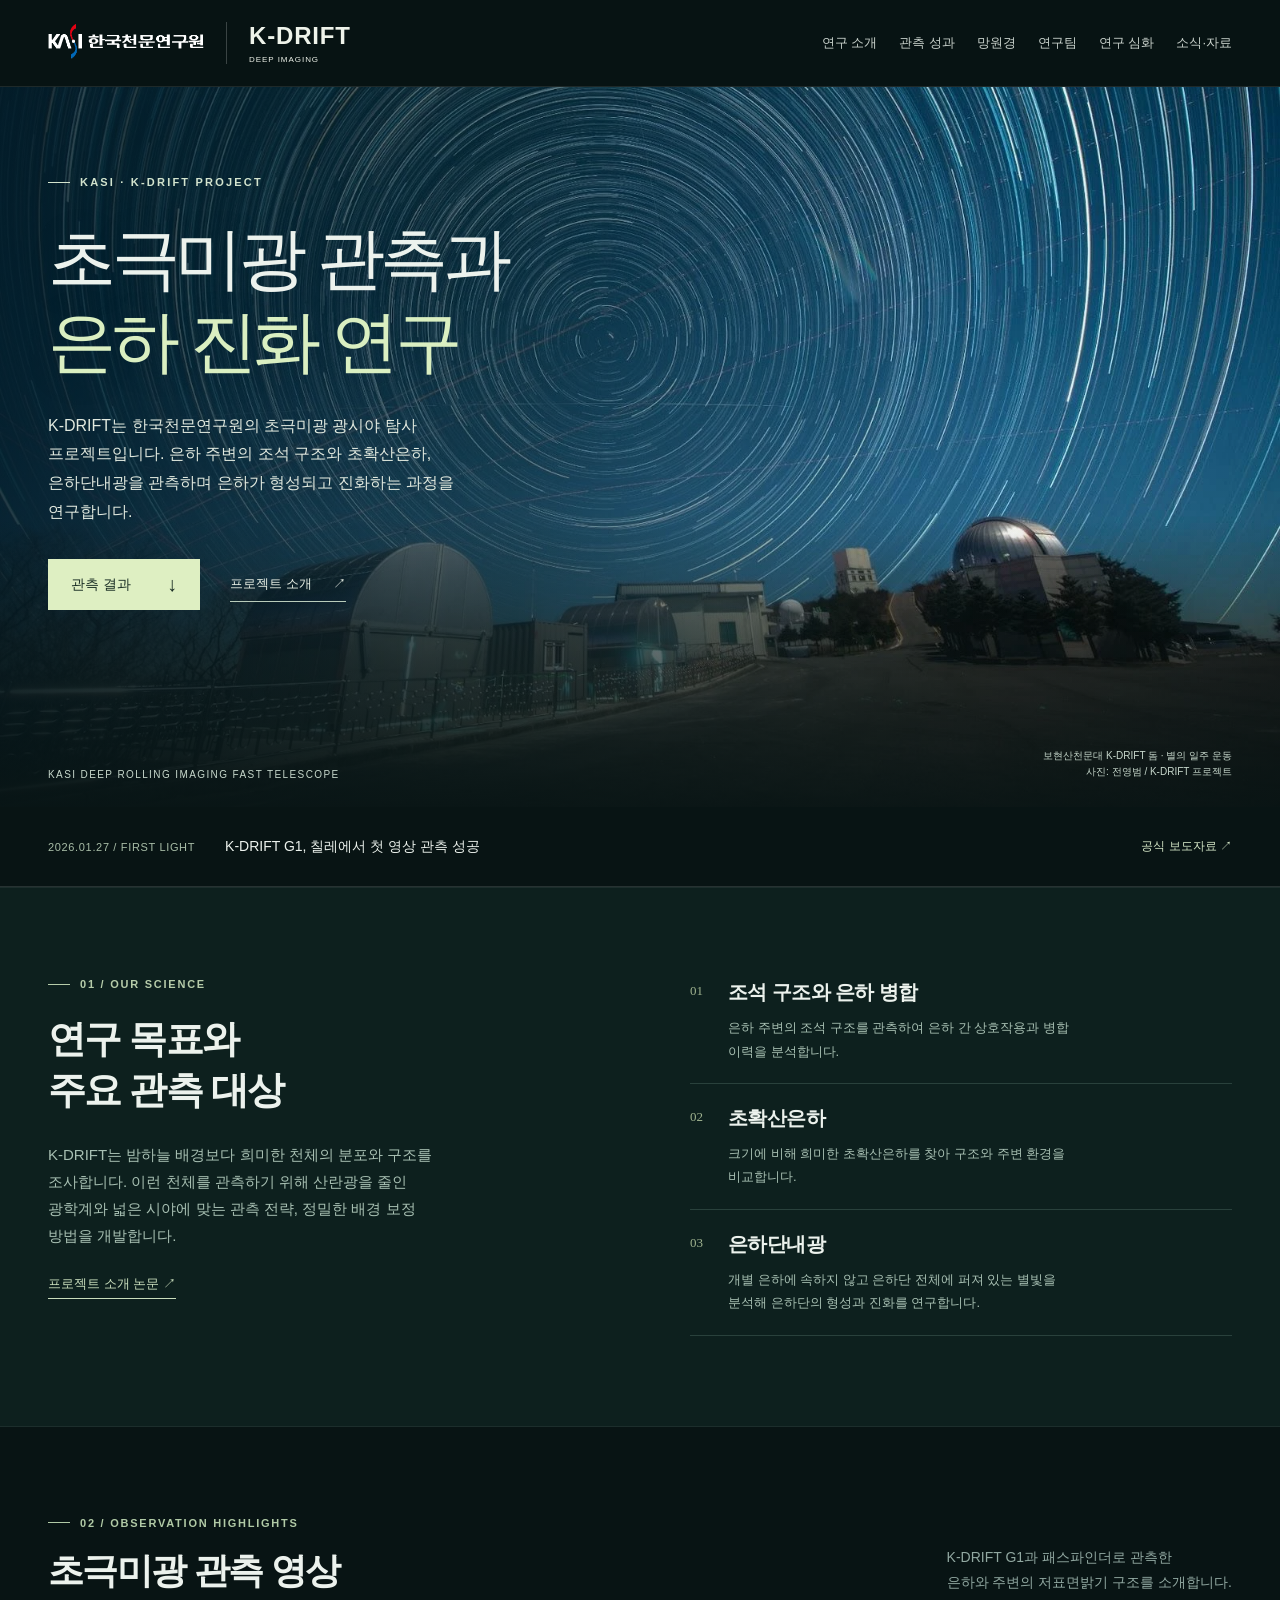
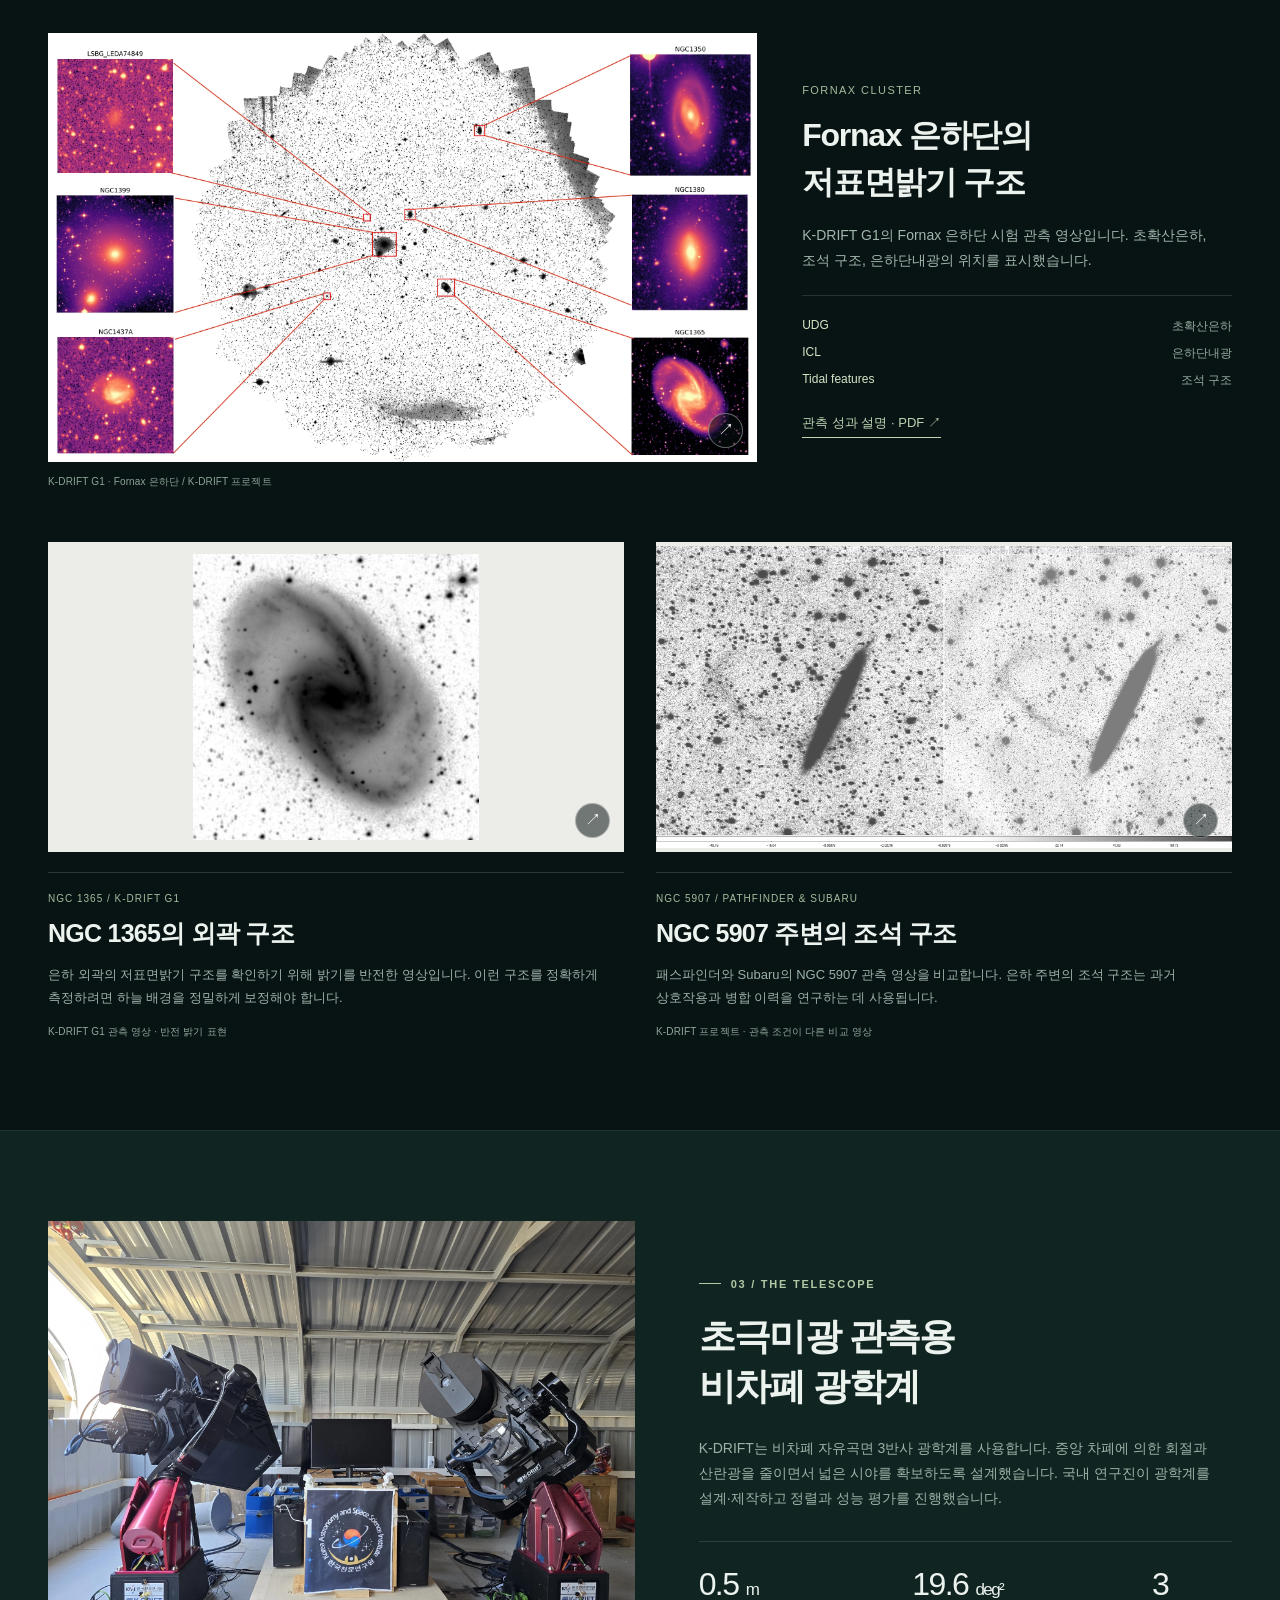
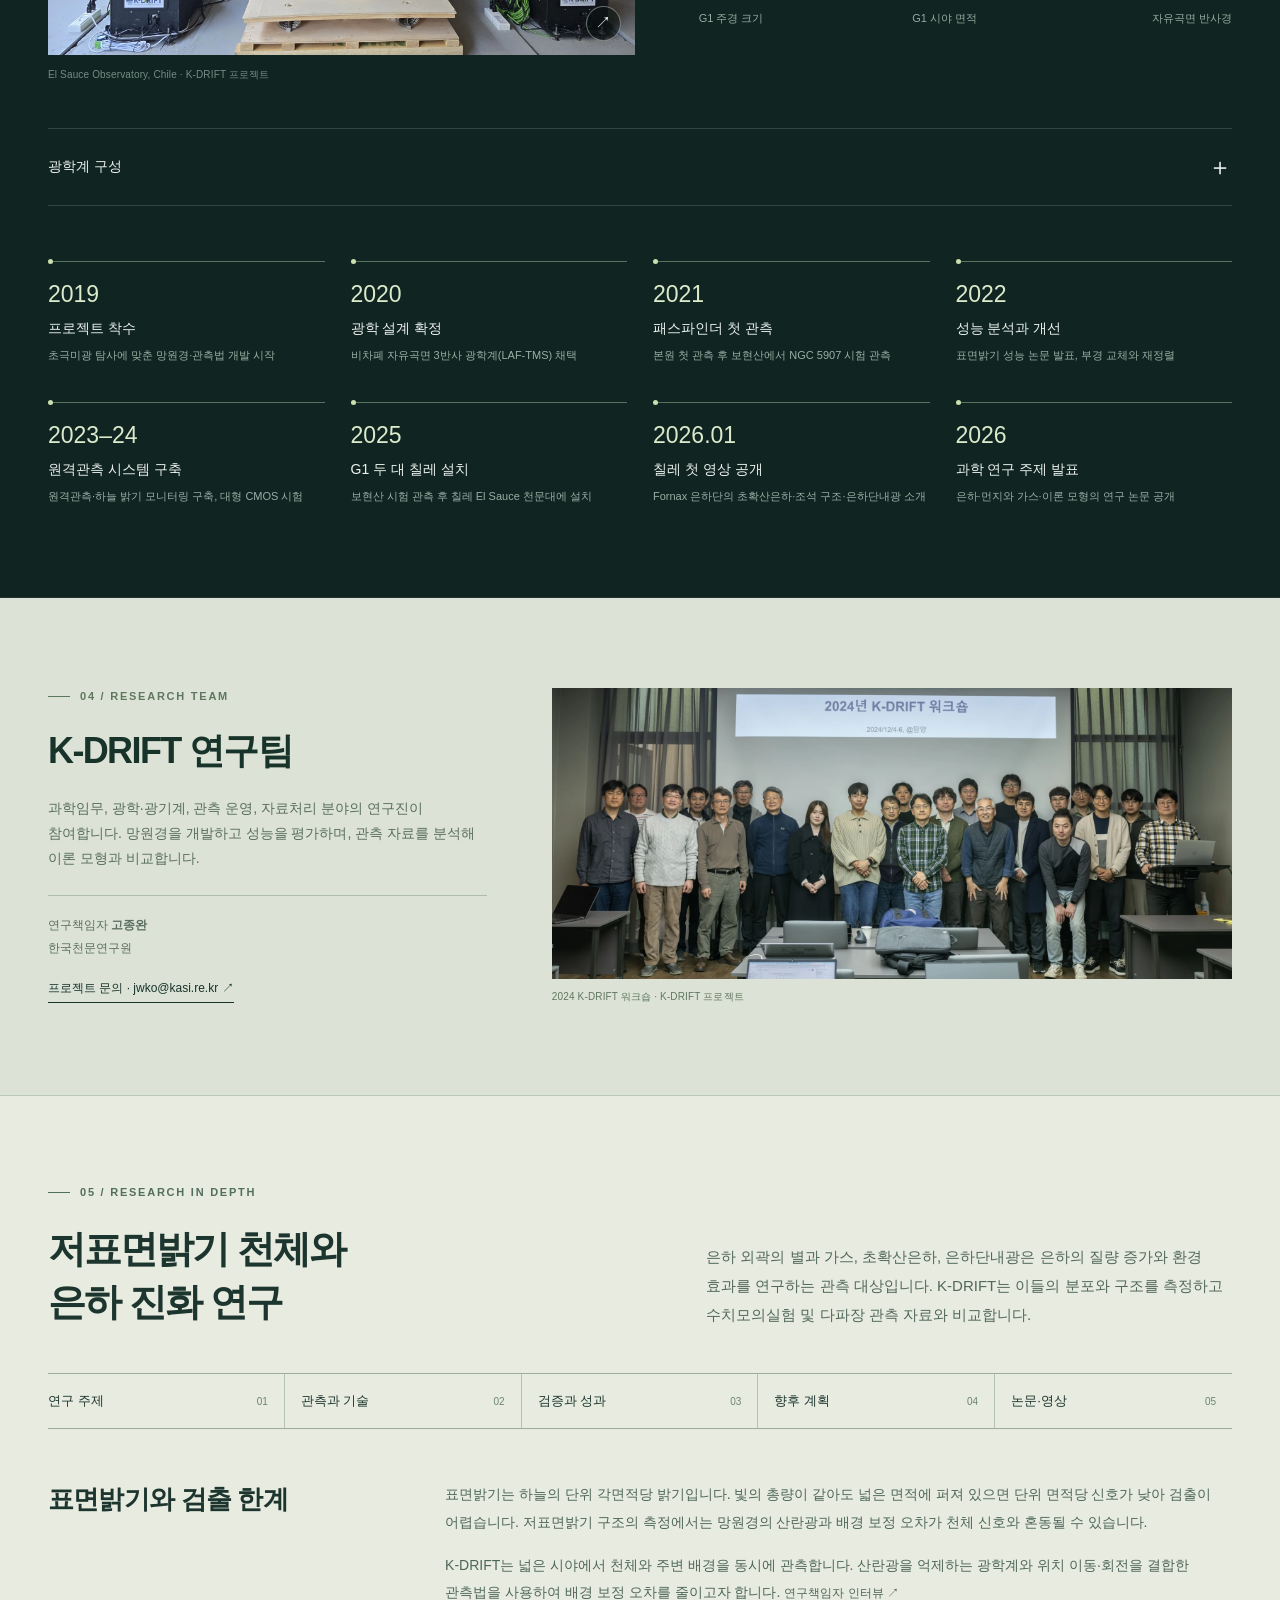
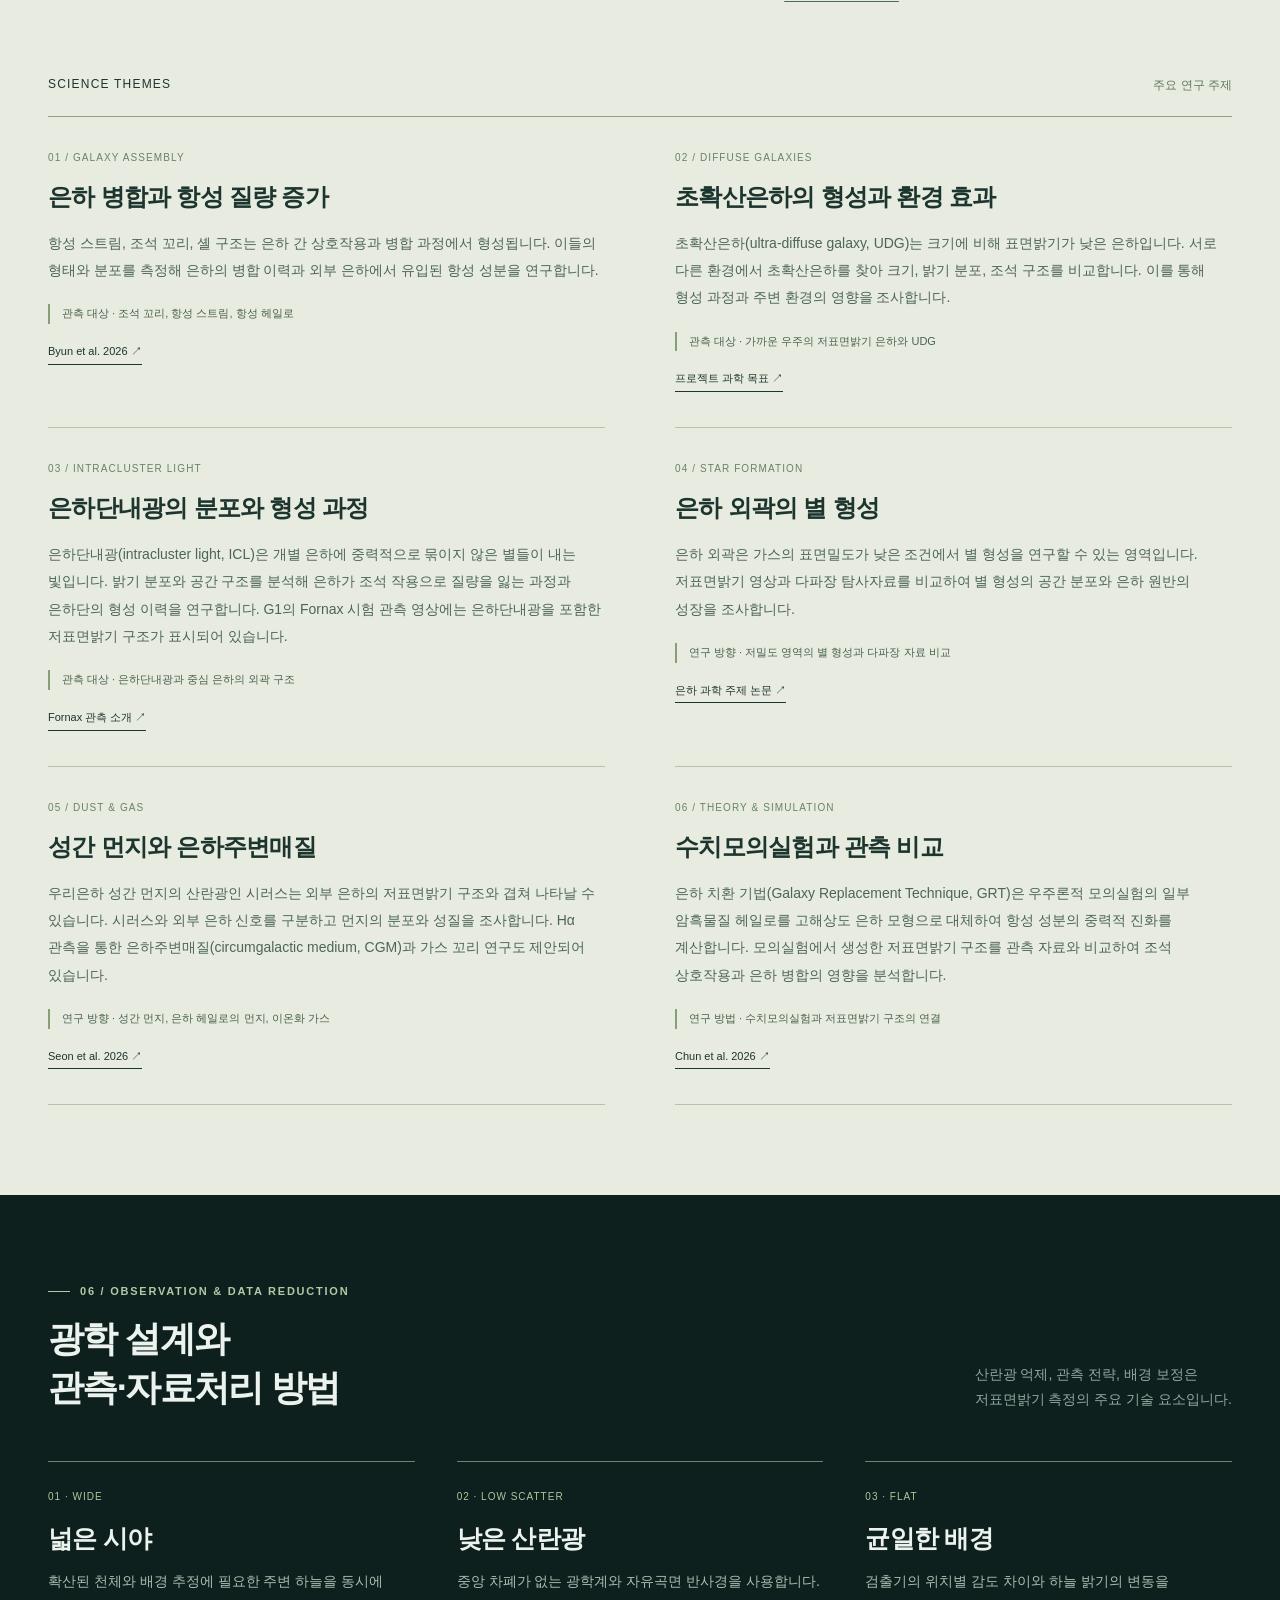
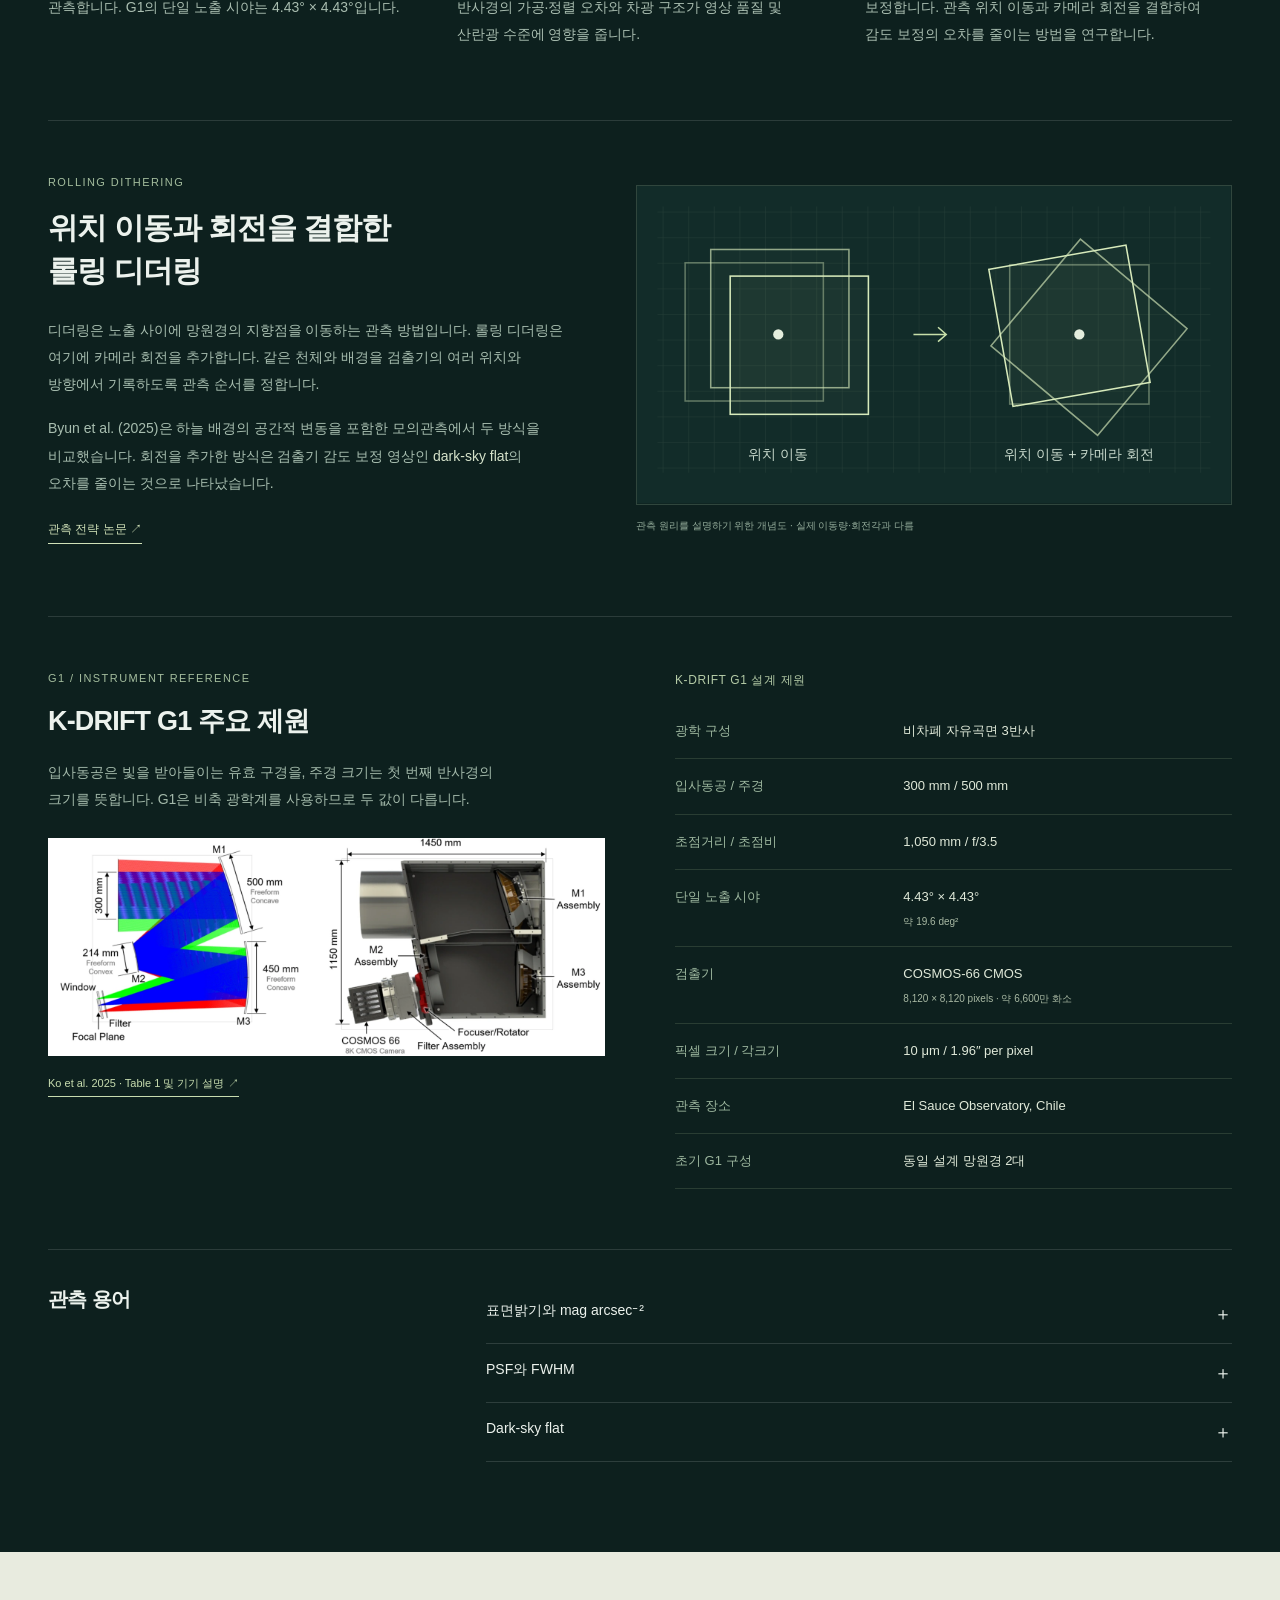
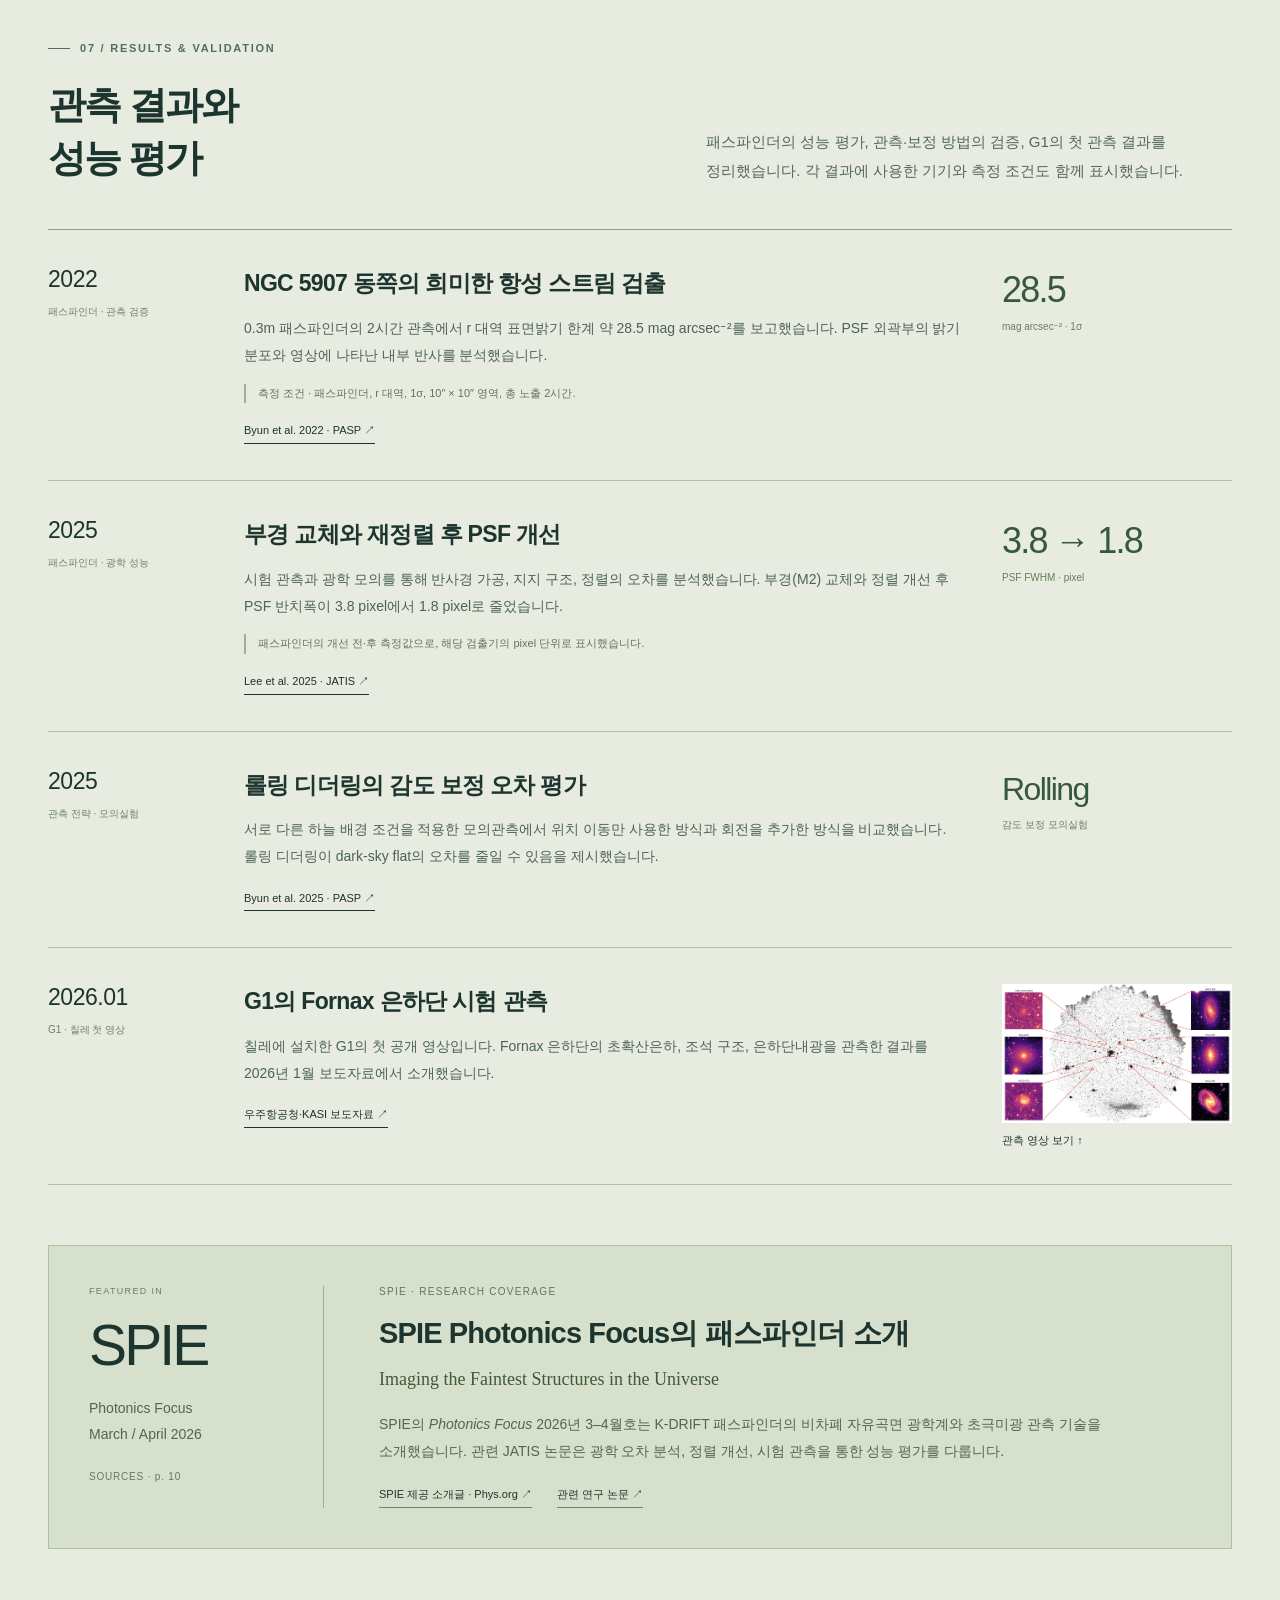
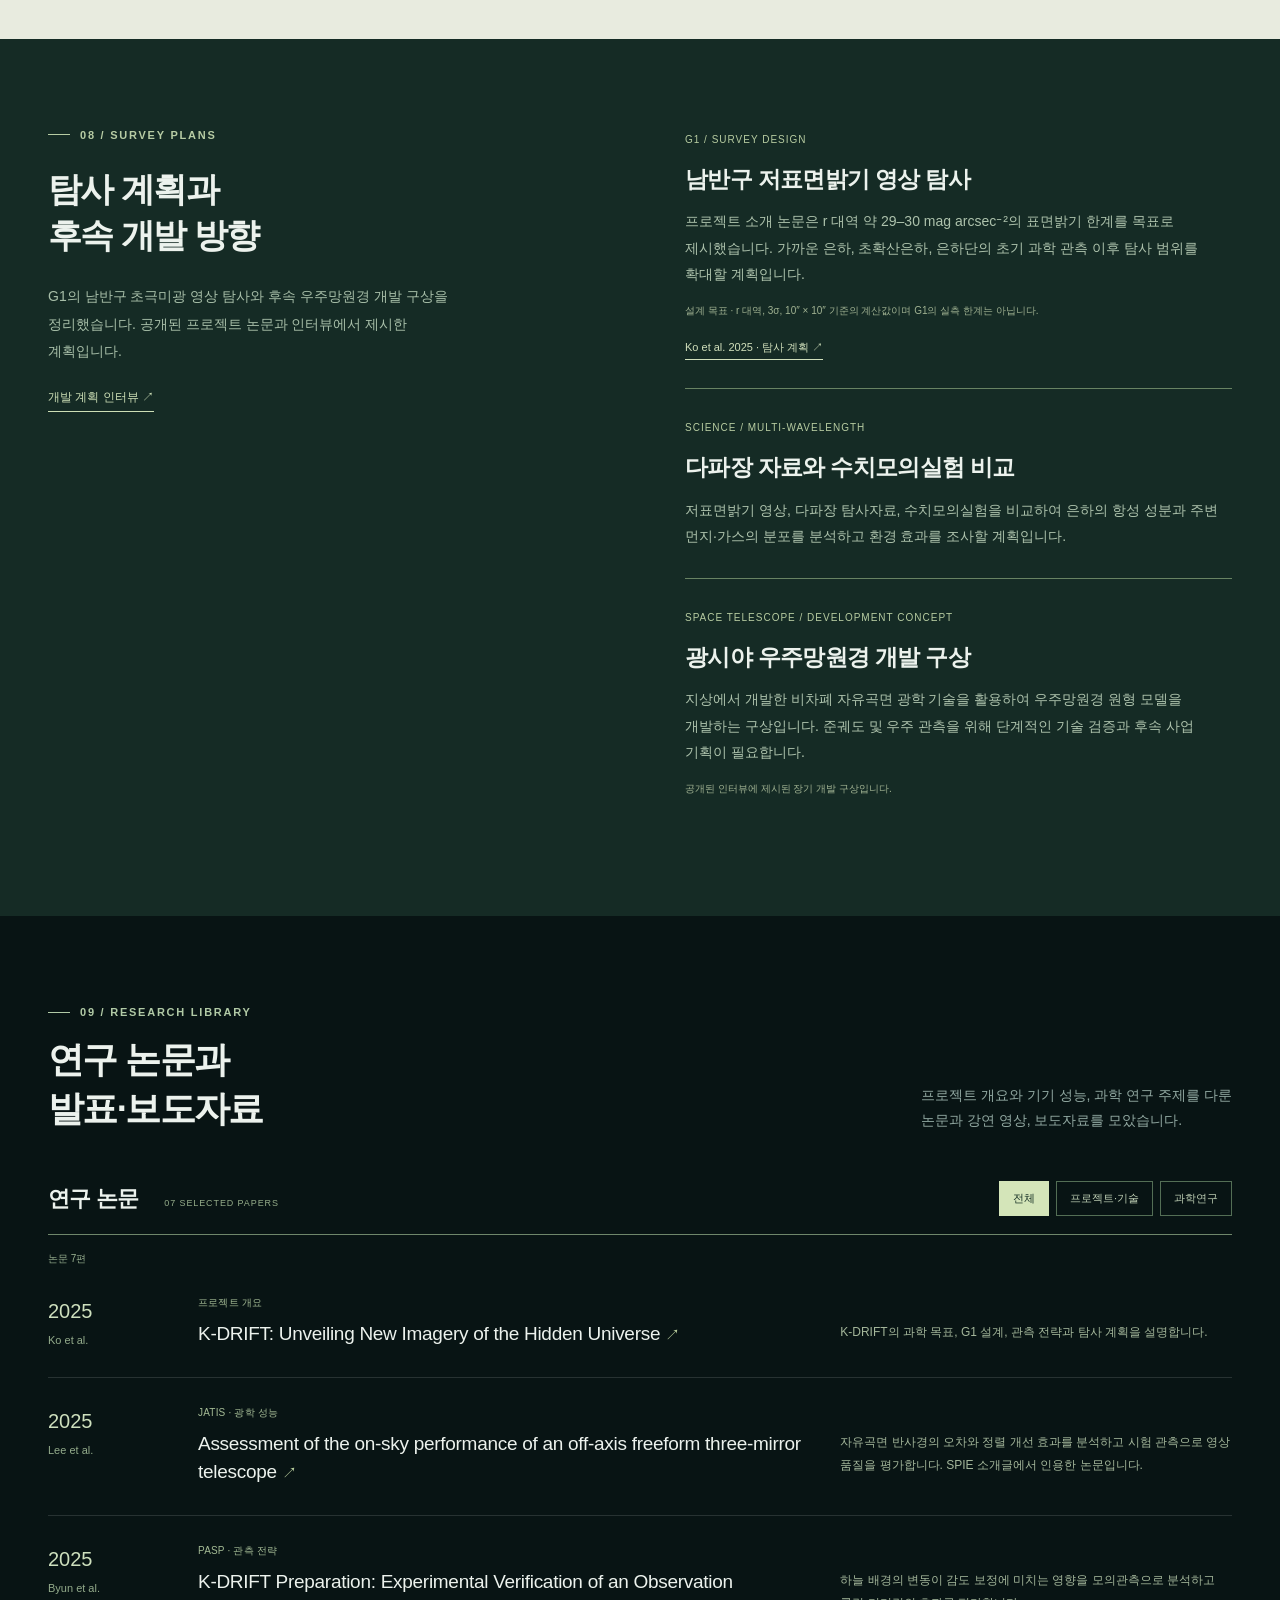
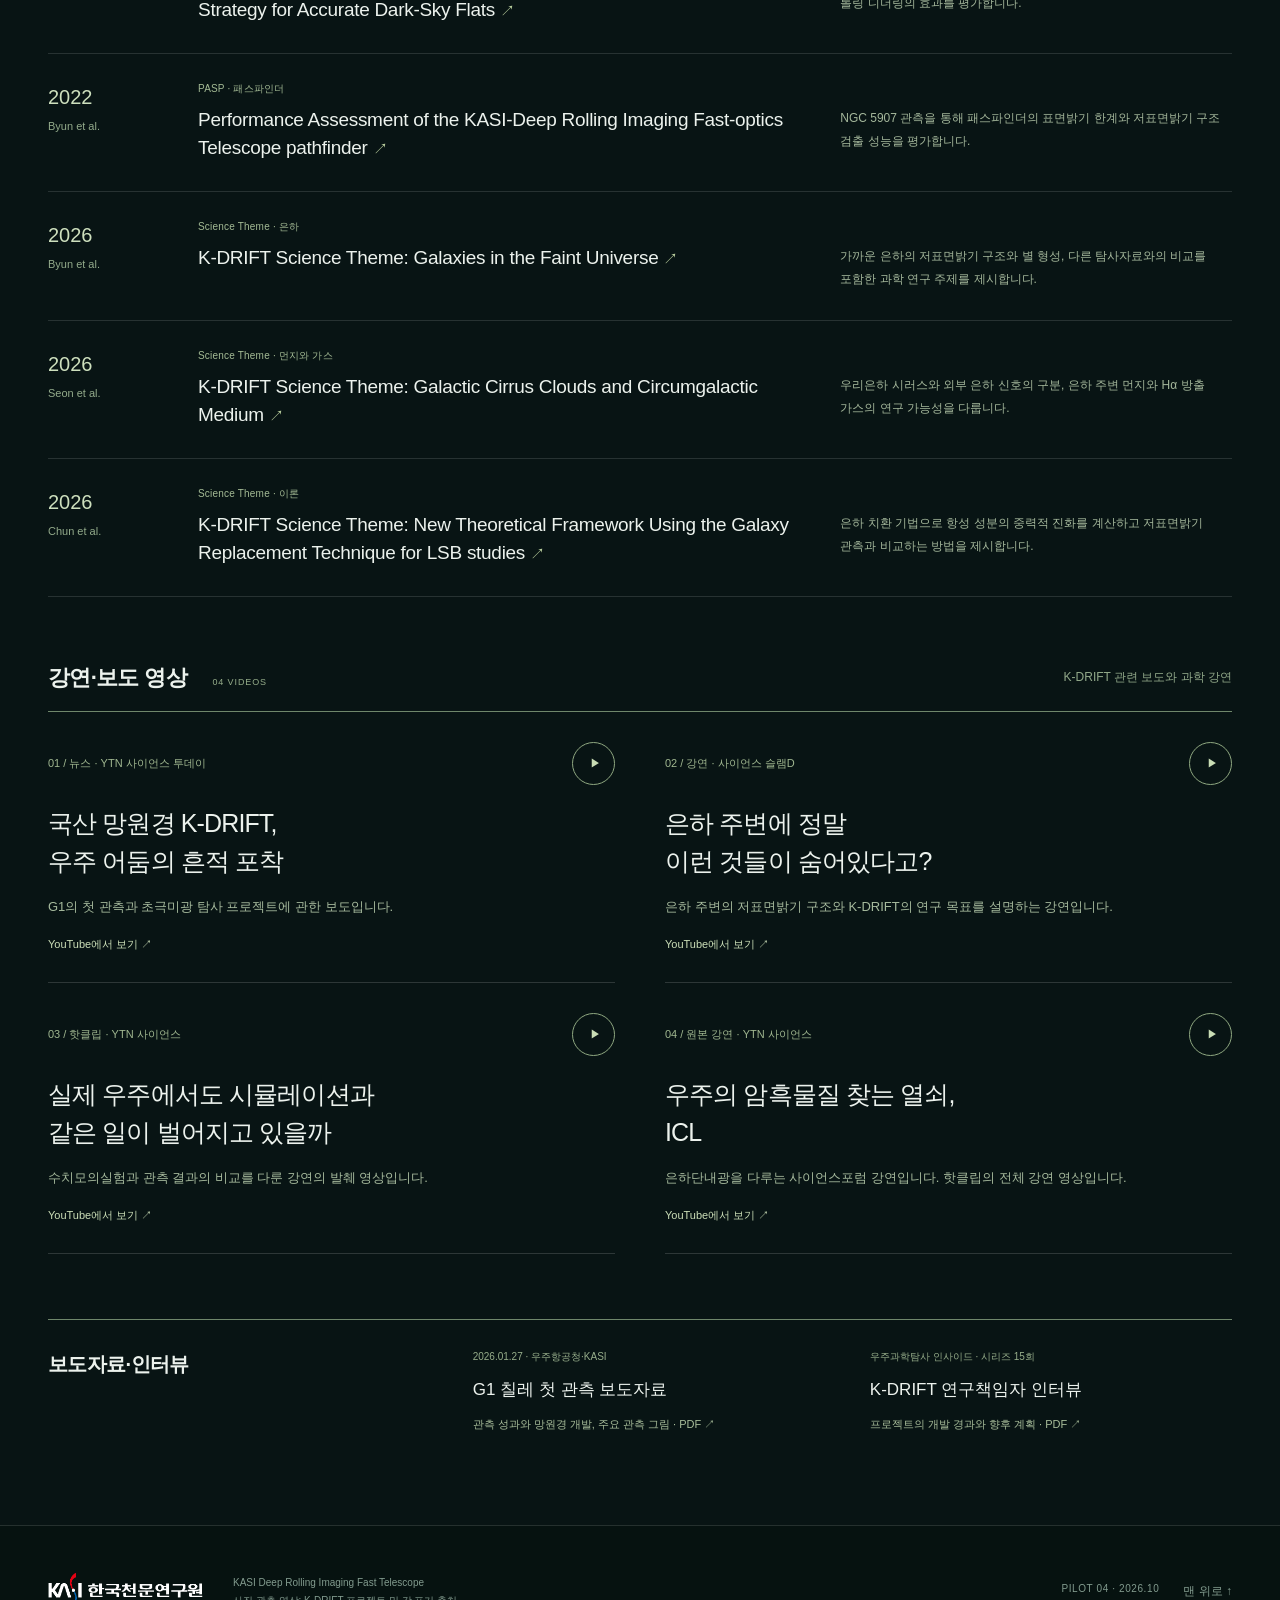
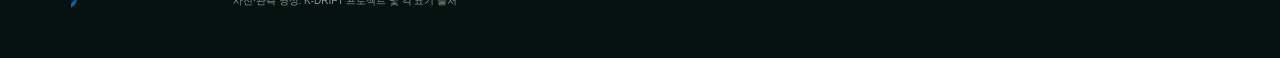
==== commit c2fc55d8: "Soften scientific copy with natural explanatory phrasing" ====
--- a/index.html
+++ b/index.html
@@ -4,7 +4,7 @@
   <meta charset="utf-8">
   <meta name="viewport" content="width=device-width,initial-scale=1">
   <title>K-DRIFT | 초극미광 광시야 탐사</title>
-  <meta name="description" content="한국천문연구원 K-DRIFT 프로젝트의 연구 목표, 관측 결과, 망원경 개발과 연구 논문. 초극미광 광시야 관측을 통해 은하의 형성과 진화를 연구한다.">
+  <meta name="description" content="한국천문연구원 K-DRIFT 프로젝트의 연구 목표, 관측 결과, 망원경 개발과 연구 논문. 초극미광 광시야 관측을 통해 은하의 형성과 진화를 연구합니다.">
   <meta name="robots" content="noindex,nofollow">
   <meta name="theme-color" content="#081414">
   <link rel="canonical" href="https://kasishongscience.github.io/kdrift/">
@@ -41,7 +41,7 @@
     <div class="hero-content wrap">
       <div class="eyebrow">KASI · K-DRIFT PROJECT</div>
       <h1 id="hero-title">초극미광 관측과<br><em>은하 진화 연구</em></h1>
-      <p class="intro">K-DRIFT는 한국천문연구원의 초극미광 광시야 탐사 프로젝트이다. 은하 외곽의 조석 구조, 초확산은하, 은하단내광을 관측하여 은하의 형성과 진화를 연구한다.</p>
+      <p class="intro">K-DRIFT는 한국천문연구원의 초극미광 광시야 탐사 프로젝트입니다. 은하 주변의 조석 구조와 초확산은하, 은하단내광을 관측하며 은하가 형성되고 진화하는 과정을 연구합니다.</p>
       <div class="hero-actions"><a class="button" href="#observations">관측 결과 <span aria-hidden="true">↓</span></a><a class="hero-secondary" href="#science">프로젝트 소개 <span aria-hidden="true">↗</span></a></div>
     </div>
     <div class="hero-bottom wrap"><span>KASI DEEP ROLLING IMAGING FAST TELESCOPE</span><p class="photo-credit">보현산천문대 K-DRIFT 돔 · 별의 일주 운동<br>사진: 전영범 / K-DRIFT 프로젝트</p></div>
@@ -50,97 +50,97 @@
 
   <section class="section mission" id="science" aria-labelledby="science-title">
     <div class="mission-grid wrap">
-      <div><div class="eyebrow">01 / OUR SCIENCE</div><h2 id="science-title">연구 목표와<br>주요 관측 대상</h2><p>K-DRIFT는 밤하늘 배경보다 표면밝기가 낮은 천체의 분포와 구조를 조사한다. 이를 위해 산란광을 줄인 광학계, 광시야 관측 전략, 정밀한 배경 보정 방법을 개발한다.</p><a class="text-link science-link" href="https://arxiv.org/abs/2510.22250" target="_blank" rel="noopener">프로젝트 소개 논문 ↗</a></div>
+      <div><div class="eyebrow">01 / OUR SCIENCE</div><h2 id="science-title">연구 목표와<br>주요 관측 대상</h2><p>K-DRIFT는 밤하늘 배경보다 희미한 천체의 분포와 구조를 조사합니다. 이런 천체를 관측하기 위해 산란광을 줄인 광학계와 넓은 시야에 맞는 관측 전략, 정밀한 배경 보정 방법을 개발합니다.</p><a class="text-link science-link" href="https://arxiv.org/abs/2510.22250" target="_blank" rel="noopener">프로젝트 소개 논문 ↗</a></div>
       <div class="mission-list">
-        <article class="mission-item"><span>01</span><div><h3>조석 구조와 은하 병합</h3><p>은하 주변의 조석 구조를 관측하여 은하 간 상호작용과 병합 이력을 분석한다.</p></div></article>
-        <article class="mission-item"><span>02</span><div><h3>초확산은하</h3><p>표면밝기가 낮고 크기가 큰 초확산은하를 찾아 구조와 주변 환경을 비교한다.</p></div></article>
-        <article class="mission-item"><span>03</span><div><h3>은하단내광</h3><p>개별 은하에 속하지 않고 은하단에 분포하는 별빛을 분석하여 은하단의 형성과 진화를 연구한다.</p></div></article>
+        <article class="mission-item"><span>01</span><div><h3>조석 구조와 은하 병합</h3><p>은하 주변의 조석 구조를 관측하여 은하 간 상호작용과 병합 이력을 분석합니다.</p></div></article>
+        <article class="mission-item"><span>02</span><div><h3>초확산은하</h3><p>크기에 비해 희미한 초확산은하를 찾아 구조와 주변 환경을 비교합니다.</p></div></article>
+        <article class="mission-item"><span>03</span><div><h3>은하단내광</h3><p>개별 은하에 속하지 않고 은하단 전체에 퍼져 있는 별빛을 분석해 은하단의 형성과 진화를 연구합니다.</p></div></article>
       </div>
     </div>
   </section>
 
   <section class="section gallery wrap" id="observations" aria-labelledby="observations-title">
-    <div class="section-heading"><div><div class="eyebrow">02 / OBSERVATION HIGHLIGHTS</div><h2 id="observations-title">초극미광 관측 영상</h2></div><p>K-DRIFT G1과 패스파인더로 관측한<br>은하 및 은하 주변의 저표면밝기 구조.</p></div>
+    <div class="section-heading"><div><div class="eyebrow">02 / OBSERVATION HIGHLIGHTS</div><h2 id="observations-title">초극미광 관측 영상</h2></div><p>K-DRIFT G1과 패스파인더로 관측한<br>은하와 주변의 저표면밝기 구조를 소개합니다.</p></div>
     <div class="observation-feature">
-      <figure><button class="image-button" data-image="assets/fornax-wide.webp" data-caption="Fornax 은하단의 K-DRIFT G1 시험 관측 영상. 초확산은하(UDG), 조석 구조(Tidal features), 은하단내광(ICL)의 위치를 표시하였다. 출처: K-DRIFT 프로젝트, 2026.01.27 홍보 그림 자료 및 보도자료 그림 3." aria-label="Fornax 은하단 관측 영상 크게 보기"><img src="assets/fornax-wide.webp" alt="Fornax 은하단 광시야 관측 영상과 주요 극미광 구조를 보여 주는 확대 패널" width="2191" height="1324" loading="lazy"></button><figcaption class="photo-credit">K-DRIFT G1 · Fornax 은하단 / K-DRIFT 프로젝트</figcaption></figure>
-      <div class="observation-story"><span class="small-label">FORNAX CLUSTER</span><h3>Fornax 은하단의<br>저표면밝기 구조</h3><p>K-DRIFT G1의 Fornax 은하단 시험 관측 영상이다. 초확산은하, 조석 구조, 은하단내광의 위치를 표시하였다.</p><div class="image-legend"><span>UDG <small>초확산은하</small></span><span>ICL <small>은하단내광</small></span><span>Tidal features <small>조석 구조</small></span></div><a class="text-link" href="assets/docs/kdrift-first-light-20260127.pdf" target="_blank" rel="noopener">관측 성과 설명 · PDF ↗</a></div>
+      <figure><button class="image-button" data-image="assets/fornax-wide.webp" data-caption="Fornax 은하단의 K-DRIFT G1 시험 관측 영상. 초확산은하(UDG), 조석 구조(Tidal features), 은하단내광(ICL)의 위치를 표시했습니다. 출처: K-DRIFT 프로젝트, 2026.01.27 홍보 그림 자료 및 보도자료 그림 3." aria-label="Fornax 은하단 관측 영상 크게 보기"><img src="assets/fornax-wide.webp" alt="Fornax 은하단 광시야 관측 영상과 주요 극미광 구조를 보여 주는 확대 패널" width="2191" height="1324" loading="lazy"></button><figcaption class="photo-credit">K-DRIFT G1 · Fornax 은하단 / K-DRIFT 프로젝트</figcaption></figure>
+      <div class="observation-story"><span class="small-label">FORNAX CLUSTER</span><h3>Fornax 은하단의<br>저표면밝기 구조</h3><p>K-DRIFT G1의 Fornax 은하단 시험 관측 영상입니다. 초확산은하, 조석 구조, 은하단내광의 위치를 표시했습니다.</p><div class="image-legend"><span>UDG <small>초확산은하</small></span><span>ICL <small>은하단내광</small></span><span>Tidal features <small>조석 구조</small></span></div><a class="text-link" href="assets/docs/kdrift-first-light-20260127.pdf" target="_blank" rel="noopener">관측 성과 설명 · PDF ↗</a></div>
     </div>
     <div class="observation-pair">
-      <figure class="observation-card"><button class="image-button galaxy-image" data-image="assets/ngc1365.webp" data-caption="K-DRIFT G1으로 관측한 NGC 1365 은하. 밝기를 반전한 관측 영상이다. 출처: K-DRIFT 프로젝트, 2026.01.27 홍보 그림 자료 및 보도자료." aria-label="NGC 1365 관측 영상 크게 보기"><img src="assets/ngc1365.webp" alt="반전된 밝기로 표현한 K-DRIFT G1의 NGC 1365 막대나선은하 관측 영상" width="790" height="792" loading="lazy"></button><figcaption class="gallery-caption"><span class="small-label">NGC 1365 / K-DRIFT G1</span><h3>NGC 1365의 외곽 구조</h3><p>은하 외곽의 저표면밝기 구조를 확인하기 위해 밝기를 반전한 영상이다. 이러한 구조의 측정에는 정밀한 하늘 배경 보정이 필요하다.</p><p class="photo-credit">K-DRIFT G1 관측 영상 · 반전 밝기 표현</p></figcaption></figure>
-      <figure class="observation-card"><button class="image-button pathfinder-image" data-image="assets/pathfinder.webp" data-caption="NGC 5907 주변 극미광 구조의 K-DRIFT Pathfinder / Subaru 비교 영상. 관측 조건이 서로 다른 자료이다. 출처: K-DRIFT 프로젝트 제공 비교 영상." aria-label="NGC 5907 관측 비교 영상 크게 보기"><img src="assets/pathfinder.webp" alt="NGC 5907 주변의 희미한 구조를 보여 주는 K-DRIFT 패스파인더와 Subaru의 관측 비교 영상" width="1920" height="1007" loading="lazy"></button><figcaption class="gallery-caption"><span class="small-label">NGC 5907 / PATHFINDER & SUBARU</span><h3>NGC 5907 주변의 조석 구조</h3><p>패스파인더와 Subaru의 NGC 5907 관측 영상을 비교한다. 은하 주변의 조석 구조는 과거 상호작용과 병합 이력을 연구하는 데 사용된다.</p><p class="photo-credit">K-DRIFT 프로젝트 · 관측 조건이 다른 비교 영상</p></figcaption></figure>
+      <figure class="observation-card"><button class="image-button galaxy-image" data-image="assets/ngc1365.webp" data-caption="K-DRIFT G1으로 관측한 NGC 1365 은하. 밝기를 반전한 관측 영상입니다. 출처: K-DRIFT 프로젝트, 2026.01.27 홍보 그림 자료 및 보도자료." aria-label="NGC 1365 관측 영상 크게 보기"><img src="assets/ngc1365.webp" alt="반전된 밝기로 표현한 K-DRIFT G1의 NGC 1365 막대나선은하 관측 영상" width="790" height="792" loading="lazy"></button><figcaption class="gallery-caption"><span class="small-label">NGC 1365 / K-DRIFT G1</span><h3>NGC 1365의 외곽 구조</h3><p>은하 외곽의 저표면밝기 구조를 확인하기 위해 밝기를 반전한 영상입니다. 이런 구조를 정확하게 측정하려면 하늘 배경을 정밀하게 보정해야 합니다.</p><p class="photo-credit">K-DRIFT G1 관측 영상 · 반전 밝기 표현</p></figcaption></figure>
+      <figure class="observation-card"><button class="image-button pathfinder-image" data-image="assets/pathfinder.webp" data-caption="NGC 5907 주변 극미광 구조의 K-DRIFT Pathfinder / Subaru 비교 영상. 관측 조건이 서로 다른 자료입니다. 출처: K-DRIFT 프로젝트 제공 비교 영상." aria-label="NGC 5907 관측 비교 영상 크게 보기"><img src="assets/pathfinder.webp" alt="NGC 5907 주변의 희미한 구조를 보여 주는 K-DRIFT 패스파인더와 Subaru의 관측 비교 영상" width="1920" height="1007" loading="lazy"></button><figcaption class="gallery-caption"><span class="small-label">NGC 5907 / PATHFINDER & SUBARU</span><h3>NGC 5907 주변의 조석 구조</h3><p>패스파인더와 Subaru의 NGC 5907 관측 영상을 비교합니다. 은하 주변의 조석 구조는 과거 상호작용과 병합 이력을 연구하는 데 사용됩니다.</p><p class="photo-credit">K-DRIFT 프로젝트 · 관측 조건이 다른 비교 영상</p></figcaption></figure>
     </div>
   </section>
 
   <section class="section instrument-section" id="instrument" aria-labelledby="instrument-title">
-    <div class="instruments wrap"><figure><button class="image-button" data-image="assets/chile.webp" data-caption="칠레 엘 사우스 천문대에 설치된 K-DRIFT G1 1·2호기. 출처: K-DRIFT 프로젝트 제공 사진, 2026.01.27 보도자료." aria-label="칠레의 K-DRIFT G1 망원경 사진 크게 보기"><img src="assets/chile.webp" alt="칠레 엘 사우스 천문대 관측실의 K-DRIFT G1 망원경 두 대" width="1920" height="1440" loading="lazy"></button><figcaption class="photo-credit">El Sauce Observatory, Chile · K-DRIFT 프로젝트</figcaption></figure><div><div class="eyebrow">03 / THE TELESCOPE</div><h2 id="instrument-title">초극미광 관측용<br>비차폐 광학계</h2><p>K-DRIFT는 비차폐 자유곡면 3반사 광학계를 사용한다. 중앙 차폐에 의한 회절과 산란광을 줄이면서 넓은 시야를 확보하도록 설계하였다. 국내 연구진이 광학계의 설계·제작·정렬과 성능 평가를 수행하였다.</p><div class="specs"><div><strong>0.5 <span>m</span></strong><small>G1 주경 크기</small></div><div><strong>19.6 <span>deg²</span></strong><small>G1 시야 면적</small></div><div><strong>3</strong><small>자유곡면 반사경</small></div></div></div></div>
-    <div class="wrap"><details class="optics-detail"><summary>광학계 구성 <span aria-hidden="true">＋</span></summary><div class="optics-content"><img src="assets/optical-system.webp" width="1500" height="588" alt="K-DRIFT G1의 비차폐 3반사 광학계 설계와 실제 광기계부" loading="lazy"><p>세 반사경의 형상과 배치를 최적화하여 넓은 시야에서 영상 품질을 유지한다. 광학 설계와 자료처리는 산란광 억제와 배경 보정 요구조건에 맞추어 개발한다.</p></div></details>
+    <div class="instruments wrap"><figure><button class="image-button" data-image="assets/chile.webp" data-caption="칠레 엘 사우스 천문대에 설치된 K-DRIFT G1 1·2호기. 출처: K-DRIFT 프로젝트 제공 사진, 2026.01.27 보도자료." aria-label="칠레의 K-DRIFT G1 망원경 사진 크게 보기"><img src="assets/chile.webp" alt="칠레 엘 사우스 천문대 관측실의 K-DRIFT G1 망원경 두 대" width="1920" height="1440" loading="lazy"></button><figcaption class="photo-credit">El Sauce Observatory, Chile · K-DRIFT 프로젝트</figcaption></figure><div><div class="eyebrow">03 / THE TELESCOPE</div><h2 id="instrument-title">초극미광 관측용<br>비차폐 광학계</h2><p>K-DRIFT는 비차폐 자유곡면 3반사 광학계를 사용합니다. 중앙 차폐에 의한 회절과 산란광을 줄이면서 넓은 시야를 확보하도록 설계했습니다. 국내 연구진이 광학계를 설계·제작하고 정렬과 성능 평가를 진행했습니다.</p><div class="specs"><div><strong>0.5 <span>m</span></strong><small>G1 주경 크기</small></div><div><strong>19.6 <span>deg²</span></strong><small>G1 시야 면적</small></div><div><strong>3</strong><small>자유곡면 반사경</small></div></div></div></div>
+    <div class="wrap"><details class="optics-detail"><summary>광학계 구성 <span aria-hidden="true">＋</span></summary><div class="optics-content"><img src="assets/optical-system.webp" width="1500" height="588" alt="K-DRIFT G1의 비차폐 3반사 광학계 설계와 실제 광기계부" loading="lazy"><p>세 반사경의 형상과 배치를 최적화해 넓은 시야에서도 영상 품질을 유지합니다. 광학 설계와 자료처리는 산란광 억제와 배경 보정 요구조건에 맞추어 개발합니다.</p></div></details>
     <ol class="milestones" aria-label="K-DRIFT 개발 이력"><li><time>2019</time><strong>프로젝트 착수</strong><p>초극미광 탐사에 맞춘 망원경·관측법 개발 시작</p></li><li><time>2020</time><strong>광학 설계 확정</strong><p>비차폐 자유곡면 3반사 광학계(LAF-TMS) 채택</p></li><li><time>2021</time><strong>패스파인더 첫 관측</strong><p>본원 첫 관측 후 보현산에서 NGC 5907 시험 관측</p></li><li><time>2022</time><strong>성능 분석과 개선</strong><p>표면밝기 성능 논문 발표, 부경 교체와 재정렬</p></li><li><time>2023–24</time><strong>원격관측 시스템 구축</strong><p>원격관측·하늘 밝기 모니터링 구축, 대형 CMOS 시험</p></li><li><time>2025</time><strong>G1 두 대 칠레 설치</strong><p>보현산 시험 관측 후 칠레 El Sauce 천문대에 설치</p></li><li><time>2026.01</time><strong>칠레 첫 영상 공개</strong><p>Fornax 은하단의 초확산은하·조석 구조·은하단내광 소개</p></li><li><time>2026</time><strong>과학 연구 주제 발표</strong><p>은하·먼지와 가스·이론 모형의 연구 논문 공개</p></li></ol></div>
   </section>
 
-  <section class="section people" id="team" aria-labelledby="team-title"><div class="people-layout wrap"><div><div class="eyebrow">04 / RESEARCH TEAM</div><h2 id="team-title">K-DRIFT 연구팀</h2><p>과학임무, 광학·광기계, 관측 운영, 자료처리 분야의 연구진이 참여한다. 연구팀은 망원경 개발과 성능 평가, 관측 자료 분석, 이론 모형과의 비교를 수행한다.</p><p class="people-lead">연구책임자 <strong>고종완</strong><br>한국천문연구원</p><a class="text-link" href="mailto:jwko@kasi.re.kr">프로젝트 문의 · jwko@kasi.re.kr ↗</a></div><figure><img src="assets/team.webp" alt="2024년 K-DRIFT 워크숍에서 함께 촬영한 연구진 단체 사진" width="1920" height="822" loading="lazy"><figcaption class="photo-credit">2024 K-DRIFT 워크숍 · K-DRIFT 프로젝트</figcaption></figure></div></section>
+  <section class="section people" id="team" aria-labelledby="team-title"><div class="people-layout wrap"><div><div class="eyebrow">04 / RESEARCH TEAM</div><h2 id="team-title">K-DRIFT 연구팀</h2><p>과학임무, 광학·광기계, 관측 운영, 자료처리 분야의 연구진이 참여합니다. 망원경을 개발하고 성능을 평가하며, 관측 자료를 분석해 이론 모형과 비교합니다.</p><p class="people-lead">연구책임자 <strong>고종완</strong><br>한국천문연구원</p><a class="text-link" href="mailto:jwko@kasi.re.kr">프로젝트 문의 · jwko@kasi.re.kr ↗</a></div><figure><img src="assets/team.webp" alt="2024년 K-DRIFT 워크숍에서 함께 촬영한 연구진 단체 사진" width="1920" height="822" loading="lazy"><figcaption class="photo-credit">2024 K-DRIFT 워크숍 · K-DRIFT 프로젝트</figcaption></figure></div></section>
 
 
   <section class="section research-intro" id="research" aria-labelledby="research-title">
     <div class="wrap">
-      <div class="depth-heading"><div><div class="eyebrow">05 / RESEARCH IN DEPTH</div><h2 id="research-title">저표면밝기 천체와<br>은하 진화 연구</h2></div><p>은하 외곽의 별과 가스, 초확산은하, 은하단내광은 은하의 질량 증가와 환경 효과를 연구하는 관측 대상이다. K-DRIFT는 이들의 분포와 구조를 측정하고 수치모의실험 및 다파장 관측 자료와 비교한다.</p></div>
+      <div class="depth-heading"><div><div class="eyebrow">05 / RESEARCH IN DEPTH</div><h2 id="research-title">저표면밝기 천체와<br>은하 진화 연구</h2></div><p>은하 외곽의 별과 가스, 초확산은하, 은하단내광은 은하의 질량 증가와 환경 효과를 연구하는 관측 대상입니다. K-DRIFT는 이들의 분포와 구조를 측정하고 수치모의실험 및 다파장 관측 자료와 비교합니다.</p></div>
       <nav class="chapter-nav" aria-label="심화 내용 바로가기"><a href="#science-cases">연구 주제 <span>01</span></a><a href="#method">관측과 기술 <span>02</span></a><a href="#results">검증과 성과 <span>03</span></a><a href="#outlook">향후 계획 <span>04</span></a><a href="#resources">논문·영상 <span>05</span></a></nav>
-      <div class="research-primer"><h3>표면밝기와 검출 한계</h3><div><p>표면밝기는 하늘의 단위 각면적당 밝기이다. 총광량이 같더라도 넓은 면적에 분포하면 단위 면적당 신호가 낮아 검출이 어렵다. 저표면밝기 구조의 측정에서는 망원경의 산란광과 배경 보정 오차가 천체 신호와 혼동될 수 있다.</p><p>K-DRIFT는 넓은 시야에서 천체와 주변 배경을 동시에 관측한다. 산란광을 억제하는 광학계와 위치 이동·회전을 결합한 관측법을 사용하여 배경 보정 오차를 줄이고자 한다. <a class="inline-source" href="assets/docs/kdrift-project-interview.pdf" target="_blank" rel="noopener">연구책임자 인터뷰 ↗</a></p></div></div>
+      <div class="research-primer"><h3>표면밝기와 검출 한계</h3><div><p>표면밝기는 하늘의 단위 각면적당 밝기입니다. 빛의 총량이 같아도 넓은 면적에 퍼져 있으면 단위 면적당 신호가 낮아 검출이 어렵습니다. 저표면밝기 구조의 측정에서는 망원경의 산란광과 배경 보정 오차가 천체 신호와 혼동될 수 있습니다.</p><p>K-DRIFT는 넓은 시야에서 천체와 주변 배경을 동시에 관측합니다. 산란광을 억제하는 광학계와 위치 이동·회전을 결합한 관측법을 사용하여 배경 보정 오차를 줄이고자 합니다. <a class="inline-source" href="assets/docs/kdrift-project-interview.pdf" target="_blank" rel="noopener">연구책임자 인터뷰 ↗</a></p></div></div>
       <div id="science-cases" class="science-cases">
         <div class="subsection-label">SCIENCE THEMES <span>주요 연구 주제</span></div>
         <div class="questions-grid">
-          <article><span class="question-number">01 / GALAXY ASSEMBLY</span><h3>은하 병합과 항성 질량 증가</h3><p>항성 스트림, 조석 꼬리, 셸 구조는 은하 간 상호작용과 병합 과정에서 형성된다. 이들의 형태와 분포를 측정하여 은하의 병합 이력과 외부 은하로부터 유입된 항성 성분을 연구한다.</p><p class="research-focus">관측 대상 · 조석 꼬리, 항성 스트림, 항성 헤일로</p><a class="source-link" href="https://arxiv.org/abs/2602.08283" target="_blank" rel="noopener">Byun et al. 2026 ↗</a></article>
-          <article><span class="question-number">02 / DIFFUSE GALAXIES</span><h3>초확산은하의 형성과 환경 효과</h3><p>초확산은하(ultra-diffuse galaxy, UDG)는 크기에 비해 표면밝기가 낮은 은하이다. 서로 다른 환경에서 표본을 확보하고 크기, 밝기 분포, 조석 구조를 비교하여 형성 과정과 환경의 영향을 조사한다.</p><p class="research-focus">관측 대상 · 가까운 우주의 저표면밝기 은하와 UDG</p><a class="source-link" href="https://arxiv.org/abs/2510.22250" target="_blank" rel="noopener">프로젝트 과학 목표 ↗</a></article>
-          <article><span class="question-number">03 / INTRACLUSTER LIGHT</span><h3>은하단내광의 분포와 형성 과정</h3><p>은하단내광(intracluster light, ICL)은 개별 은하에 중력적으로 묶이지 않은 별들이 내는 빛이다. 밝기 분포와 공간 구조를 분석하여 은하의 조석 질량 손실과 은하단의 형성 이력을 연구한다. G1의 Fornax 시험 관측 영상에는 은하단내광을 포함한 저표면밝기 구조가 표시되어 있다.</p><p class="research-focus">관측 대상 · 은하단내광과 중심 은하의 외곽 구조</p><a class="source-link" href="https://www.kasi.re.kr/kor/publication/post/newsMaterial/32216" target="_blank" rel="noopener">Fornax 관측 소개 ↗</a></article>
-          <article><span class="question-number">04 / STAR FORMATION</span><h3>은하 외곽의 별 형성</h3><p>은하 외곽은 가스의 표면밀도가 낮은 조건에서 별 형성을 연구할 수 있는 영역이다. 저표면밝기 영상과 다파장 탐사자료를 비교하여 별 형성의 공간 분포와 은하 원반의 성장을 조사한다.</p><p class="research-focus">연구 방향 · 저밀도 영역의 별 형성과 다파장 자료 비교</p><a class="source-link" href="https://arxiv.org/abs/2602.08283" target="_blank" rel="noopener">은하 과학 주제 논문 ↗</a></article>
-          <article><span class="question-number">05 / DUST & GAS</span><h3>성간 먼지와 은하주변매질</h3><p>우리은하 성간 먼지의 산란광인 시러스는 외부 은하의 저표면밝기 구조와 겹쳐 나타날 수 있다. 시러스와 외부 은하 신호를 구분하고 먼지의 분포와 성질을 조사한다. Hα 관측을 통한 은하주변매질(circumgalactic medium, CGM)과 가스 꼬리 연구도 제안되어 있다.</p><p class="research-focus">연구 방향 · 성간 먼지, 은하 헤일로의 먼지, 이온화 가스</p><a class="source-link" href="https://arxiv.org/abs/2601.15665" target="_blank" rel="noopener">Seon et al. 2026 ↗</a></article>
-          <article><span class="question-number">06 / THEORY & SIMULATION</span><h3>수치모의실험과 관측 비교</h3><p>은하 치환 기법(Galaxy Replacement Technique, GRT)은 우주론적 모의실험의 일부 암흑물질 헤일로를 고해상도 은하 모형으로 대체하여 항성 성분의 중력적 진화를 계산한다. 모의실험에서 생성한 저표면밝기 구조를 관측 자료와 비교하여 조석 상호작용과 은하 병합의 영향을 분석한다.</p><p class="research-focus">연구 방법 · 수치모의실험과 저표면밝기 구조의 연결</p><a class="source-link" href="https://arxiv.org/abs/2603.07968" target="_blank" rel="noopener">Chun et al. 2026 ↗</a></article>
+          <article><span class="question-number">01 / GALAXY ASSEMBLY</span><h3>은하 병합과 항성 질량 증가</h3><p>항성 스트림, 조석 꼬리, 셸 구조는 은하 간 상호작용과 병합 과정에서 형성됩니다. 이들의 형태와 분포를 측정해 은하의 병합 이력과 외부 은하에서 유입된 항성 성분을 연구합니다.</p><p class="research-focus">관측 대상 · 조석 꼬리, 항성 스트림, 항성 헤일로</p><a class="source-link" href="https://arxiv.org/abs/2602.08283" target="_blank" rel="noopener">Byun et al. 2026 ↗</a></article>
+          <article><span class="question-number">02 / DIFFUSE GALAXIES</span><h3>초확산은하의 형성과 환경 효과</h3><p>초확산은하(ultra-diffuse galaxy, UDG)는 크기에 비해 표면밝기가 낮은 은하입니다. 서로 다른 환경에서 초확산은하를 찾아 크기, 밝기 분포, 조석 구조를 비교합니다. 이를 통해 형성 과정과 주변 환경의 영향을 조사합니다.</p><p class="research-focus">관측 대상 · 가까운 우주의 저표면밝기 은하와 UDG</p><a class="source-link" href="https://arxiv.org/abs/2510.22250" target="_blank" rel="noopener">프로젝트 과학 목표 ↗</a></article>
+          <article><span class="question-number">03 / INTRACLUSTER LIGHT</span><h3>은하단내광의 분포와 형성 과정</h3><p>은하단내광(intracluster light, ICL)은 개별 은하에 중력적으로 묶이지 않은 별들이 내는 빛입니다. 밝기 분포와 공간 구조를 분석해 은하가 조석 작용으로 질량을 잃는 과정과 은하단의 형성 이력을 연구합니다. G1의 Fornax 시험 관측 영상에는 은하단내광을 포함한 저표면밝기 구조가 표시되어 있습니다.</p><p class="research-focus">관측 대상 · 은하단내광과 중심 은하의 외곽 구조</p><a class="source-link" href="https://www.kasi.re.kr/kor/publication/post/newsMaterial/32216" target="_blank" rel="noopener">Fornax 관측 소개 ↗</a></article>
+          <article><span class="question-number">04 / STAR FORMATION</span><h3>은하 외곽의 별 형성</h3><p>은하 외곽은 가스의 표면밀도가 낮은 조건에서 별 형성을 연구할 수 있는 영역입니다. 저표면밝기 영상과 다파장 탐사자료를 비교하여 별 형성의 공간 분포와 은하 원반의 성장을 조사합니다.</p><p class="research-focus">연구 방향 · 저밀도 영역의 별 형성과 다파장 자료 비교</p><a class="source-link" href="https://arxiv.org/abs/2602.08283" target="_blank" rel="noopener">은하 과학 주제 논문 ↗</a></article>
+          <article><span class="question-number">05 / DUST & GAS</span><h3>성간 먼지와 은하주변매질</h3><p>우리은하 성간 먼지의 산란광인 시러스는 외부 은하의 저표면밝기 구조와 겹쳐 나타날 수 있습니다. 시러스와 외부 은하 신호를 구분하고 먼지의 분포와 성질을 조사합니다. Hα 관측을 통한 은하주변매질(circumgalactic medium, CGM)과 가스 꼬리 연구도 제안되어 있습니다.</p><p class="research-focus">연구 방향 · 성간 먼지, 은하 헤일로의 먼지, 이온화 가스</p><a class="source-link" href="https://arxiv.org/abs/2601.15665" target="_blank" rel="noopener">Seon et al. 2026 ↗</a></article>
+          <article><span class="question-number">06 / THEORY & SIMULATION</span><h3>수치모의실험과 관측 비교</h3><p>은하 치환 기법(Galaxy Replacement Technique, GRT)은 우주론적 모의실험의 일부 암흑물질 헤일로를 고해상도 은하 모형으로 대체하여 항성 성분의 중력적 진화를 계산합니다. 모의실험에서 생성한 저표면밝기 구조를 관측 자료와 비교하여 조석 상호작용과 은하 병합의 영향을 분석합니다.</p><p class="research-focus">연구 방법 · 수치모의실험과 저표면밝기 구조의 연결</p><a class="source-link" href="https://arxiv.org/abs/2603.07968" target="_blank" rel="noopener">Chun et al. 2026 ↗</a></article>
         </div>
       </div>
     </div>
   </section>
 
   <section class="section methods-section" id="method" aria-labelledby="method-title"><div class="wrap">
-    <div class="section-heading"><div><div class="eyebrow">06 / OBSERVATION & DATA REDUCTION</div><h2 id="method-title">광학 설계와<br>관측·자료처리 방법</h2></div><p>산란광 억제, 관측 전략, 배경 보정은<br>저표면밝기 측정의 주요 기술 요소이다.</p></div>
-    <div class="method-principles"><article><span>01 · WIDE</span><h3>넓은 시야</h3><p>확산된 천체와 배경 추정에 필요한 주변 하늘을 동시에 관측한다. G1의 단일 노출 시야는 4.43° × 4.43°이다.</p></article><article><span>02 · LOW SCATTER</span><h3>낮은 산란광</h3><p>중앙 차폐가 없는 광학계와 자유곡면 반사경을 사용한다. 반사경의 가공·정렬 오차와 차광 구조가 영상 품질 및 산란광 수준에 영향을 준다.</p></article><article><span>03 · FLAT</span><h3>균일한 배경</h3><p>검출기의 위치별 감도 차이와 하늘 밝기의 변동을 보정한다. 관측 위치 이동과 카메라 회전을 결합하여 감도 보정의 오차를 줄이는 방법을 연구한다.</p></article></div>
-    <div class="rolling-feature"><div><span class="small-label">ROLLING DITHERING</span><h3>위치 이동과 회전을 결합한<br>롤링 디더링</h3><p>디더링은 노출 사이에 망원경의 지향점을 이동하는 관측 방법이다. 롤링 디더링은 여기에 카메라 회전을 추가한다. 동일한 천체와 배경이 검출기의 서로 다른 위치와 방향에 기록되도록 관측 순서를 구성한다.</p><p>Byun et al. (2025)은 하늘 배경의 공간적 변동을 포함한 모의관측에서 두 방식을 비교하였다. 회전을 추가한 방식은 검출기 감도 보정 영상인 <em>dark-sky flat</em>의 오차를 줄이는 것으로 나타났다.</p><a class="text-link" href="https://arxiv.org/abs/2504.14914" target="_blank" rel="noopener">관측 전략 논문 ↗</a></div>
-    <figure class="rolling-diagram"><svg viewBox="0 0 580 310" role="img" aria-labelledby="rolling-title rolling-desc"><title id="rolling-title">위치 이동과 카메라 회전을 결합하는 관측 개념</title><desc id="rolling-desc">왼쪽은 위치 이동만 적용한 노출 영역이고, 오른쪽은 위치 이동과 회전을 적용한 노출 영역이다. 이동량과 회전각은 개념 설명을 위한 예시이다.</desc><defs><pattern id="field-grid" width="25" height="25" patternUnits="userSpaceOnUse"><path d="M25 0H0V25" fill="none" stroke="#c3d7b3" stroke-opacity=".1"/></pattern></defs><rect width="580" height="310" fill="#122c29"/><rect x="20" y="20" width="540" height="260" fill="url(#field-grid)"/><g fill="#cce6ad" fill-opacity=".035" stroke="#d7eabb" stroke-width="1.5"><rect x="47" y="75" width="135" height="135" opacity=".4"/><rect x="72" y="62" width="135" height="135" opacity=".65"/><rect x="91" y="88" width="135" height="135"/><g transform="translate(432 145)"><rect x="-68" y="-68" width="136" height="136" opacity=".4"/><rect x="-59" y="-72" width="136" height="136" transform="rotate(40)" opacity=".65"/><rect x="-78" y="-60" width="136" height="136" transform="rotate(80)"/></g></g><g fill="#e4eddd"><circle cx="138" cy="145" r="5"/><circle cx="432" cy="145" r="5"/></g><path d="M270 145h32m-8-7 8 7-8 7" fill="none" stroke="#c7dfa9" stroke-width="1.5"/><g fill="#c7d8cb" font-size="14" text-anchor="middle"><text x="138" y="267">위치 이동</text><text x="432" y="267">위치 이동 + 카메라 회전</text></g></svg><figcaption>관측 원리를 설명하기 위한 개념도 · 실제 이동량·회전각과 다름</figcaption></figure></div>
-    <div class="technical-grid"><div><span class="small-label">G1 / INSTRUMENT REFERENCE</span><h3>K-DRIFT G1 주요 제원</h3><p>입사동공은 빛을 받아들이는 유효 구경이며, 주경 크기는 첫 번째 반사경의 크기이다. G1은 비축 광학계를 사용하므로 두 값이 다르다.</p><img src="assets/optical-system.webp" alt="G1 비차폐 광학계의 광선 경로와 광기계 구조" width="1500" height="588" loading="lazy"><a class="source-link" href="https://arxiv.org/abs/2510.22250" target="_blank" rel="noopener">Ko et al. 2025 · Table 1 및 기기 설명 ↗</a></div><table class="spec-table"><caption>K-DRIFT G1 설계 제원</caption><tbody><tr><th scope="row">광학 구성</th><td>비차폐 자유곡면 3반사</td></tr><tr><th scope="row">입사동공 / 주경</th><td>300 mm / 500 mm</td></tr><tr><th scope="row">초점거리 / 초점비</th><td>1,050 mm / f/3.5</td></tr><tr><th scope="row">단일 노출 시야</th><td>4.43° × 4.43°<small>약 19.6 deg²</small></td></tr><tr><th scope="row">검출기</th><td>COSMOS-66 CMOS<small>8,120 × 8,120 pixels · 약 6,600만 화소</small></td></tr><tr><th scope="row">픽셀 크기 / 각크기</th><td>10 μm / 1.96″ per pixel</td></tr><tr><th scope="row">관측 장소</th><td>El Sauce Observatory, Chile</td></tr><tr><th scope="row">초기 G1 구성</th><td>동일 설계 망원경 2대</td></tr></tbody></table></div>
-    <div class="glossary"><h3>관측 용어</h3><details><summary>표면밝기와 mag arcsec⁻² <span aria-hidden="true">＋</span></summary><p>표면밝기는 하늘의 단위 각면적당 밝기이며, mag arcsec⁻²로 표시할 때 등급 값이 클수록 어둡다. 표면밝기 한계를 비교하려면 파장대, 노출시간, 측정 면적, 검출 기준(1σ·3σ 등)을 명시해야 한다.</p></details><details><summary>PSF와 FWHM <span aria-hidden="true">＋</span></summary><p>PSF(point spread function, 점퍼짐함수)는 점광원의 빛이 영상에서 퍼지는 분포이다. FWHM(full width at half maximum, 반치폭)은 최대 밝기의 절반에 해당하는 위치에서 측정한 폭이다. 초극미광 관측에서는 중심부의 폭과 함께 PSF 외곽부의 산란광도 평가해야 한다.</p></details><details><summary>Dark-sky flat <span aria-hidden="true">＋</span></summary><p>천체를 마스킹한 여러 관측 영상의 밤하늘 배경을 결합한 감도 보정 영상이다. 검출기 위치에 따른 반응 차이를 보정하는 데 사용한다. 하늘 배경의 공간적 구조가 보정 영상에 남지 않도록 관측 순서와 영상 결합 방법을 설계한다.</p></details></div>
+    <div class="section-heading"><div><div class="eyebrow">06 / OBSERVATION & DATA REDUCTION</div><h2 id="method-title">광학 설계와<br>관측·자료처리 방법</h2></div><p>산란광 억제, 관측 전략, 배경 보정은<br>저표면밝기 측정의 주요 기술 요소입니다.</p></div>
+    <div class="method-principles"><article><span>01 · WIDE</span><h3>넓은 시야</h3><p>확산된 천체와 배경 추정에 필요한 주변 하늘을 동시에 관측합니다. G1의 단일 노출 시야는 4.43° × 4.43°입니다.</p></article><article><span>02 · LOW SCATTER</span><h3>낮은 산란광</h3><p>중앙 차폐가 없는 광학계와 자유곡면 반사경을 사용합니다. 반사경의 가공·정렬 오차와 차광 구조가 영상 품질 및 산란광 수준에 영향을 줍니다.</p></article><article><span>03 · FLAT</span><h3>균일한 배경</h3><p>검출기의 위치별 감도 차이와 하늘 밝기의 변동을 보정합니다. 관측 위치 이동과 카메라 회전을 결합하여 감도 보정의 오차를 줄이는 방법을 연구합니다.</p></article></div>
+    <div class="rolling-feature"><div><span class="small-label">ROLLING DITHERING</span><h3>위치 이동과 회전을 결합한<br>롤링 디더링</h3><p>디더링은 노출 사이에 망원경의 지향점을 이동하는 관측 방법입니다. 롤링 디더링은 여기에 카메라 회전을 추가합니다. 같은 천체와 배경을 검출기의 여러 위치와 방향에서 기록하도록 관측 순서를 정합니다.</p><p>Byun et al. (2025)은 하늘 배경의 공간적 변동을 포함한 모의관측에서 두 방식을 비교했습니다. 회전을 추가한 방식은 검출기 감도 보정 영상인 <em>dark-sky flat</em>의 오차를 줄이는 것으로 나타났습니다.</p><a class="text-link" href="https://arxiv.org/abs/2504.14914" target="_blank" rel="noopener">관측 전략 논문 ↗</a></div>
+    <figure class="rolling-diagram"><svg viewBox="0 0 580 310" role="img" aria-labelledby="rolling-title rolling-desc"><title id="rolling-title">위치 이동과 카메라 회전을 결합하는 관측 개념</title><desc id="rolling-desc">왼쪽은 위치 이동만 적용한 노출 영역이고, 오른쪽은 위치 이동과 회전을 적용한 노출 영역입니다. 이동량과 회전각은 개념 설명을 위한 예시입니다.</desc><defs><pattern id="field-grid" width="25" height="25" patternUnits="userSpaceOnUse"><path d="M25 0H0V25" fill="none" stroke="#c3d7b3" stroke-opacity=".1"/></pattern></defs><rect width="580" height="310" fill="#122c29"/><rect x="20" y="20" width="540" height="260" fill="url(#field-grid)"/><g fill="#cce6ad" fill-opacity=".035" stroke="#d7eabb" stroke-width="1.5"><rect x="47" y="75" width="135" height="135" opacity=".4"/><rect x="72" y="62" width="135" height="135" opacity=".65"/><rect x="91" y="88" width="135" height="135"/><g transform="translate(432 145)"><rect x="-68" y="-68" width="136" height="136" opacity=".4"/><rect x="-59" y="-72" width="136" height="136" transform="rotate(40)" opacity=".65"/><rect x="-78" y="-60" width="136" height="136" transform="rotate(80)"/></g></g><g fill="#e4eddd"><circle cx="138" cy="145" r="5"/><circle cx="432" cy="145" r="5"/></g><path d="M270 145h32m-8-7 8 7-8 7" fill="none" stroke="#c7dfa9" stroke-width="1.5"/><g fill="#c7d8cb" font-size="14" text-anchor="middle"><text x="138" y="267">위치 이동</text><text x="432" y="267">위치 이동 + 카메라 회전</text></g></svg><figcaption>관측 원리를 설명하기 위한 개념도 · 실제 이동량·회전각과 다름</figcaption></figure></div>
+    <div class="technical-grid"><div><span class="small-label">G1 / INSTRUMENT REFERENCE</span><h3>K-DRIFT G1 주요 제원</h3><p>입사동공은 빛을 받아들이는 유효 구경을, 주경 크기는 첫 번째 반사경의 크기를 뜻합니다. G1은 비축 광학계를 사용하므로 두 값이 다릅니다.</p><img src="assets/optical-system.webp" alt="G1 비차폐 광학계의 광선 경로와 광기계 구조" width="1500" height="588" loading="lazy"><a class="source-link" href="https://arxiv.org/abs/2510.22250" target="_blank" rel="noopener">Ko et al. 2025 · Table 1 및 기기 설명 ↗</a></div><table class="spec-table"><caption>K-DRIFT G1 설계 제원</caption><tbody><tr><th scope="row">광학 구성</th><td>비차폐 자유곡면 3반사</td></tr><tr><th scope="row">입사동공 / 주경</th><td>300 mm / 500 mm</td></tr><tr><th scope="row">초점거리 / 초점비</th><td>1,050 mm / f/3.5</td></tr><tr><th scope="row">단일 노출 시야</th><td>4.43° × 4.43°<small>약 19.6 deg²</small></td></tr><tr><th scope="row">검출기</th><td>COSMOS-66 CMOS<small>8,120 × 8,120 pixels · 약 6,600만 화소</small></td></tr><tr><th scope="row">픽셀 크기 / 각크기</th><td>10 μm / 1.96″ per pixel</td></tr><tr><th scope="row">관측 장소</th><td>El Sauce Observatory, Chile</td></tr><tr><th scope="row">초기 G1 구성</th><td>동일 설계 망원경 2대</td></tr></tbody></table></div>
+    <div class="glossary"><h3>관측 용어</h3><details><summary>표면밝기와 mag arcsec⁻² <span aria-hidden="true">＋</span></summary><p>표면밝기는 하늘의 단위 각면적당 밝기이며, mag arcsec⁻²로 표시할 때 등급 값이 클수록 어둡습니다. 표면밝기 한계를 비교하려면 파장대, 노출시간, 측정 면적, 검출 기준(1σ·3σ 등)을 명시해야 합니다.</p></details><details><summary>PSF와 FWHM <span aria-hidden="true">＋</span></summary><p>PSF(point spread function, 점퍼짐함수)는 점광원의 빛이 영상에서 퍼지는 분포입니다. FWHM(full width at half maximum, 반치폭)은 최대 밝기의 절반에 해당하는 위치에서 측정한 폭입니다. 초극미광 관측에서는 중심부의 폭과 함께 PSF 외곽부의 산란광도 평가해야 합니다.</p></details><details><summary>Dark-sky flat <span aria-hidden="true">＋</span></summary><p>천체를 마스킹한 여러 관측 영상의 밤하늘 배경을 결합한 감도 보정 영상입니다. 검출기 위치에 따른 반응 차이를 보정하는 데 사용합니다. 하늘 배경의 공간적 구조가 보정 영상에 남지 않도록 관측 순서와 영상 결합 방법을 설계합니다.</p></details></div>
   </div></section>
 
   <section class="section results-section" id="results" aria-labelledby="results-title"><div class="wrap">
-    <div class="depth-heading"><div><div class="eyebrow">07 / RESULTS & VALIDATION</div><h2 id="results-title">관측 결과와<br>성능 평가</h2></div><p>패스파인더의 성능 평가, 관측·보정 방법의 검증, G1의 첫 관측 결과를 정리하였다. 각 결과에는 사용 기기와 측정 조건을 구분하여 표기하였다.</p></div>
-    <div class="result-ledger"><article><div class="result-meta"><time>2022</time><span>패스파인더 · 관측 검증</span></div><div><h3>NGC 5907 동쪽의 희미한 항성 스트림 검출</h3><p>0.3m 패스파인더의 2시간 관측에서 r 대역 표면밝기 한계 약 28.5 mag arcsec⁻²를 보고하였다. PSF 외곽부의 밝기 분포와 영상에 나타난 내부 반사를 분석하였다.</p><p class="measurement-note">측정 조건 · 패스파인더, r 대역, 1σ, 10″ × 10″ 영역, 총 노출 2시간.</p><a class="source-link" href="https://arxiv.org/abs/2207.14553" target="_blank" rel="noopener">Byun et al. 2022 · PASP ↗</a></div><div class="result-number">28.5<small>mag arcsec⁻² · 1σ</small></div></article>
-    <article><div class="result-meta"><time>2025</time><span>패스파인더 · 광학 성능</span></div><div><h3>부경 교체와 재정렬 후 PSF 개선</h3><p>시험 관측과 광학 모의를 통해 반사경 가공, 지지 구조, 정렬의 오차를 분석하였다. 부경(M2) 교체와 정렬 개선 후 PSF 반치폭이 3.8 pixel에서 1.8 pixel로 감소하였다.</p><p class="measurement-note">패스파인더의 개선 전·후 측정값이며, 해당 검출기의 pixel 단위로 표시하였다.</p><a class="source-link" href="https://doi.org/10.1117/1.JATIS.11.4.048002" target="_blank" rel="noopener">Lee et al. 2025 · JATIS ↗</a></div><div class="result-number">3.8 → 1.8<small>PSF FWHM · pixel</small></div></article>
-    <article><div class="result-meta"><time>2025</time><span>관측 전략 · 모의실험</span></div><div><h3>롤링 디더링의 감도 보정 오차 평가</h3><p>서로 다른 하늘 배경 조건을 적용한 모의관측에서 위치 이동만 사용한 방식과 회전을 추가한 방식을 비교하였다. 롤링 디더링이 dark-sky flat의 오차를 줄일 수 있음을 제시하였다.</p><a class="source-link" href="https://arxiv.org/abs/2504.14914" target="_blank" rel="noopener">Byun et al. 2025 · PASP ↗</a></div><div class="result-number result-word">Rolling<small>감도 보정 모의실험</small></div></article>
-    <article><div class="result-meta"><time>2026.01</time><span>G1 · 칠레 첫 영상</span></div><div><h3>G1의 Fornax 은하단 시험 관측</h3><p>칠레에 설치한 G1의 첫 공개 영상이다. Fornax 은하단의 초확산은하, 조석 구조, 은하단내광을 관측한 결과를 2026년 1월 보도자료에서 소개하였다.</p><a class="source-link" href="https://www.kasi.re.kr/kor/publication/post/newsMaterial/32216" target="_blank" rel="noopener">우주항공청·KASI 보도자료 ↗</a></div><a class="result-image" href="#observations"><img src="assets/fornax-wide.webp" width="2191" height="1324" loading="lazy" alt="Fornax 관측 영상으로 이동"><span>관측 영상 보기 ↑</span></a></article></div>
-    <aside class="spie-feature" aria-labelledby="spie-title"><div class="spie-edition"><span>FEATURED IN</span><strong>SPIE</strong><p>Photonics Focus<br>March / April 2026</p><small>SOURCES · p. 10</small></div><div><span class="small-label">SPIE · RESEARCH COVERAGE</span><h3 id="spie-title">SPIE Photonics Focus의 패스파인더 소개</h3><p class="spie-article-title" lang="en">Imaging the Faintest Structures in the Universe</p><p>SPIE의 <em>Photonics Focus</em> 2026년 3–4월호는 K-DRIFT 패스파인더의 비차폐 자유곡면 광학계와 초극미광 관측 기술을 소개하였다. 관련 JATIS 논문은 광학 오차 분석, 정렬 개선, 시험 관측을 통한 성능 평가를 다룬다.</p><div class="spie-links"><a href="https://phys.org/news/2025-12-drift-pathfinder-compact-telescope-faint.html" target="_blank" rel="noopener">SPIE 제공 소개글 · Phys.org ↗</a><a href="https://doi.org/10.1117/1.JATIS.11.4.048002" target="_blank" rel="noopener">관련 연구 논문 ↗</a></div></div></aside>
+    <div class="depth-heading"><div><div class="eyebrow">07 / RESULTS & VALIDATION</div><h2 id="results-title">관측 결과와<br>성능 평가</h2></div><p>패스파인더의 성능 평가, 관측·보정 방법의 검증, G1의 첫 관측 결과를 정리했습니다. 각 결과에 사용한 기기와 측정 조건도 함께 표시했습니다.</p></div>
+    <div class="result-ledger"><article><div class="result-meta"><time>2022</time><span>패스파인더 · 관측 검증</span></div><div><h3>NGC 5907 동쪽의 희미한 항성 스트림 검출</h3><p>0.3m 패스파인더의 2시간 관측에서 r 대역 표면밝기 한계 약 28.5 mag arcsec⁻²를 보고했습니다. PSF 외곽부의 밝기 분포와 영상에 나타난 내부 반사를 분석했습니다.</p><p class="measurement-note">측정 조건 · 패스파인더, r 대역, 1σ, 10″ × 10″ 영역, 총 노출 2시간.</p><a class="source-link" href="https://arxiv.org/abs/2207.14553" target="_blank" rel="noopener">Byun et al. 2022 · PASP ↗</a></div><div class="result-number">28.5<small>mag arcsec⁻² · 1σ</small></div></article>
+    <article><div class="result-meta"><time>2025</time><span>패스파인더 · 광학 성능</span></div><div><h3>부경 교체와 재정렬 후 PSF 개선</h3><p>시험 관측과 광학 모의를 통해 반사경 가공, 지지 구조, 정렬의 오차를 분석했습니다. 부경(M2) 교체와 정렬 개선 후 PSF 반치폭이 3.8 pixel에서 1.8 pixel로 줄었습니다.</p><p class="measurement-note">패스파인더의 개선 전·후 측정값으로, 해당 검출기의 pixel 단위로 표시했습니다.</p><a class="source-link" href="https://doi.org/10.1117/1.JATIS.11.4.048002" target="_blank" rel="noopener">Lee et al. 2025 · JATIS ↗</a></div><div class="result-number">3.8 → 1.8<small>PSF FWHM · pixel</small></div></article>
+    <article><div class="result-meta"><time>2025</time><span>관측 전략 · 모의실험</span></div><div><h3>롤링 디더링의 감도 보정 오차 평가</h3><p>서로 다른 하늘 배경 조건을 적용한 모의관측에서 위치 이동만 사용한 방식과 회전을 추가한 방식을 비교했습니다. 롤링 디더링이 dark-sky flat의 오차를 줄일 수 있음을 제시했습니다.</p><a class="source-link" href="https://arxiv.org/abs/2504.14914" target="_blank" rel="noopener">Byun et al. 2025 · PASP ↗</a></div><div class="result-number result-word">Rolling<small>감도 보정 모의실험</small></div></article>
+    <article><div class="result-meta"><time>2026.01</time><span>G1 · 칠레 첫 영상</span></div><div><h3>G1의 Fornax 은하단 시험 관측</h3><p>칠레에 설치한 G1의 첫 공개 영상입니다. Fornax 은하단의 초확산은하, 조석 구조, 은하단내광을 관측한 결과를 2026년 1월 보도자료에서 소개했습니다.</p><a class="source-link" href="https://www.kasi.re.kr/kor/publication/post/newsMaterial/32216" target="_blank" rel="noopener">우주항공청·KASI 보도자료 ↗</a></div><a class="result-image" href="#observations"><img src="assets/fornax-wide.webp" width="2191" height="1324" loading="lazy" alt="Fornax 관측 영상으로 이동"><span>관측 영상 보기 ↑</span></a></article></div>
+    <aside class="spie-feature" aria-labelledby="spie-title"><div class="spie-edition"><span>FEATURED IN</span><strong>SPIE</strong><p>Photonics Focus<br>March / April 2026</p><small>SOURCES · p. 10</small></div><div><span class="small-label">SPIE · RESEARCH COVERAGE</span><h3 id="spie-title">SPIE Photonics Focus의 패스파인더 소개</h3><p class="spie-article-title" lang="en">Imaging the Faintest Structures in the Universe</p><p>SPIE의 <em>Photonics Focus</em> 2026년 3–4월호는 K-DRIFT 패스파인더의 비차폐 자유곡면 광학계와 초극미광 관측 기술을 소개했습니다. 관련 JATIS 논문은 광학 오차 분석, 정렬 개선, 시험 관측을 통한 성능 평가를 다룹니다.</p><div class="spie-links"><a href="https://phys.org/news/2025-12-drift-pathfinder-compact-telescope-faint.html" target="_blank" rel="noopener">SPIE 제공 소개글 · Phys.org ↗</a><a href="https://doi.org/10.1117/1.JATIS.11.4.048002" target="_blank" rel="noopener">관련 연구 논문 ↗</a></div></div></aside>
   </div></section>
 
-  <section class="section outlook-section" id="outlook" aria-labelledby="outlook-title"><div class="wrap outlook-layout"><div><div class="eyebrow">08 / SURVEY PLANS</div><h2 id="outlook-title">탐사 계획과<br>후속 개발 방향</h2><p>G1의 남반구 초극미광 영상 탐사와 후속 우주망원경 개발 구상을 정리하였다. 공개된 프로젝트 논문과 인터뷰에서 제시한 계획이다.</p><a class="text-link" href="assets/docs/kdrift-project-interview.pdf" target="_blank" rel="noopener">개발 계획 인터뷰 ↗</a></div><div class="outlook-items"><article><span>G1 / SURVEY DESIGN</span><h3>남반구 저표면밝기 영상 탐사</h3><p>프로젝트 소개 논문은 r 대역 약 29–30 mag arcsec⁻²의 표면밝기 한계를 목표로 제시하였다. 가까운 은하, 초확산은하, 은하단의 초기 과학 관측 이후 탐사 범위를 확대할 계획이다.</p><small>설계 목표 · r 대역, 3σ, 10″ × 10″ 기준의 계산값이며 G1의 실측 한계는 아니다.</small><a class="source-link" href="https://arxiv.org/abs/2510.22250" target="_blank" rel="noopener">Ko et al. 2025 · 탐사 계획 ↗</a></article><article><span>SCIENCE / MULTI-WAVELENGTH</span><h3>다파장 자료와 수치모의실험 비교</h3><p>저표면밝기 영상, 다파장 탐사자료, 수치모의실험을 비교하여 은하의 항성 성분과 주변 먼지·가스의 분포를 분석하고 환경 효과를 조사할 계획이다.</p></article><article><span>SPACE TELESCOPE / DEVELOPMENT CONCEPT</span><h3>광시야 우주망원경 개발 구상</h3><p>지상에서 개발한 비차폐 자유곡면 광학 기술을 활용하여 우주망원경 원형 모델을 개발하는 구상이다. 준궤도 및 우주 관측을 위해 단계적인 기술 검증과 후속 사업 기획이 필요하다.</p><small>공개된 인터뷰에 제시된 장기 개발 구상이다.</small></article></div></div></section>
+  <section class="section outlook-section" id="outlook" aria-labelledby="outlook-title"><div class="wrap outlook-layout"><div><div class="eyebrow">08 / SURVEY PLANS</div><h2 id="outlook-title">탐사 계획과<br>후속 개발 방향</h2><p>G1의 남반구 초극미광 영상 탐사와 후속 우주망원경 개발 구상을 정리했습니다. 공개된 프로젝트 논문과 인터뷰에서 제시한 계획입니다.</p><a class="text-link" href="assets/docs/kdrift-project-interview.pdf" target="_blank" rel="noopener">개발 계획 인터뷰 ↗</a></div><div class="outlook-items"><article><span>G1 / SURVEY DESIGN</span><h3>남반구 저표면밝기 영상 탐사</h3><p>프로젝트 소개 논문은 r 대역 약 29–30 mag arcsec⁻²의 표면밝기 한계를 목표로 제시했습니다. 가까운 은하, 초확산은하, 은하단의 초기 과학 관측 이후 탐사 범위를 확대할 계획입니다.</p><small>설계 목표 · r 대역, 3σ, 10″ × 10″ 기준의 계산값이며 G1의 실측 한계는 아닙니다.</small><a class="source-link" href="https://arxiv.org/abs/2510.22250" target="_blank" rel="noopener">Ko et al. 2025 · 탐사 계획 ↗</a></article><article><span>SCIENCE / MULTI-WAVELENGTH</span><h3>다파장 자료와 수치모의실험 비교</h3><p>저표면밝기 영상, 다파장 탐사자료, 수치모의실험을 비교하여 은하의 항성 성분과 주변 먼지·가스의 분포를 분석하고 환경 효과를 조사할 계획입니다.</p></article><article><span>SPACE TELESCOPE / DEVELOPMENT CONCEPT</span><h3>광시야 우주망원경 개발 구상</h3><p>지상에서 개발한 비차폐 자유곡면 광학 기술을 활용하여 우주망원경 원형 모델을 개발하는 구상입니다. 준궤도 및 우주 관측을 위해 단계적인 기술 검증과 후속 사업 기획이 필요합니다.</p><small>공개된 인터뷰에 제시된 장기 개발 구상입니다.</small></article></div></div></section>
 
   <section class="section resources-section wrap" id="resources" aria-labelledby="resources-title">
-    <div class="section-heading"><div><div class="eyebrow">09 / RESEARCH LIBRARY</div><h2 id="resources-title">연구 논문과<br>발표·보도자료</h2></div><p>프로젝트 개요, 기기 성능, 과학 연구 주제에 관한<br>논문과 강연 영상, 보도자료를 제공한다.</p></div>
+    <div class="section-heading"><div><div class="eyebrow">09 / RESEARCH LIBRARY</div><h2 id="resources-title">연구 논문과<br>발표·보도자료</h2></div><p>프로젝트 개요와 기기 성능, 과학 연구 주제를 다룬<br>논문과 강연 영상, 보도자료를 모았습니다.</p></div>
     <div class="library-heading"><h3>연구 논문 <span>07 SELECTED PAPERS</span></h3><div class="paper-filters" role="group" aria-label="논문 주제 필터"><button type="button" data-filter="all" aria-pressed="true">전체</button><button type="button" data-filter="instrument" aria-pressed="false">프로젝트·기술</button><button type="button" data-filter="science" aria-pressed="false">과학연구</button></div></div><p class="paper-count" aria-live="polite">논문 7편</p>
     <div class="publication-list">
-<article class="publication" data-topic="instrument"><div class="pub-year">2025<span>Ko et al.</span></div><div><span class="pub-topic">프로젝트 개요</span><h4 lang="en"><a href="https://arxiv.org/abs/2510.22250" target="_blank" rel="noopener">K-DRIFT: Unveiling New Imagery of the Hidden Universe <span aria-hidden="true">↗</span></a></h4></div><p>K-DRIFT의 과학 목표, G1 설계, 관측 전략과 탐사 계획을 설명한다.</p></article>
-<article class="publication" data-topic="instrument"><div class="pub-year">2025<span>Lee et al.</span></div><div><span class="pub-topic">JATIS · 광학 성능</span><h4 lang="en"><a href="https://doi.org/10.1117/1.JATIS.11.4.048002" target="_blank" rel="noopener">Assessment of the on-sky performance of an off-axis freeform three-mirror telescope <span aria-hidden="true">↗</span></a></h4></div><p>자유곡면 반사경의 오차와 정렬 개선 효과를 분석하고 시험 관측으로 영상 품질을 평가한다. SPIE 소개글에서 인용한 논문이다.</p></article>
-<article class="publication" data-topic="instrument"><div class="pub-year">2025<span>Byun et al.</span></div><div><span class="pub-topic">PASP · 관측 전략</span><h4 lang="en"><a href="https://arxiv.org/abs/2504.14914" target="_blank" rel="noopener">K-DRIFT Preparation: Experimental Verification of an Observation Strategy for Accurate Dark-Sky Flats <span aria-hidden="true">↗</span></a></h4></div><p>하늘 배경의 변동이 감도 보정에 미치는 영향을 모의관측으로 분석하고 롤링 디더링의 효과를 평가한다.</p></article>
-<article class="publication" data-topic="instrument"><div class="pub-year">2022<span>Byun et al.</span></div><div><span class="pub-topic">PASP · 패스파인더</span><h4 lang="en"><a href="https://arxiv.org/abs/2207.14553" target="_blank" rel="noopener">Performance Assessment of the KASI-Deep Rolling Imaging Fast-optics Telescope pathfinder <span aria-hidden="true">↗</span></a></h4></div><p>NGC 5907 관측을 통해 패스파인더의 표면밝기 한계와 저표면밝기 구조 검출 성능을 평가한다.</p></article>
-<article class="publication" data-topic="science"><div class="pub-year">2026<span>Byun et al.</span></div><div><span class="pub-topic">Science Theme · 은하</span><h4 lang="en"><a href="https://arxiv.org/abs/2602.08283" target="_blank" rel="noopener">K-DRIFT Science Theme: Galaxies in the Faint Universe <span aria-hidden="true">↗</span></a></h4></div><p>가까운 은하의 저표면밝기 구조와 별 형성, 다른 탐사자료와의 비교를 포함한 과학 연구 주제를 제시한다.</p></article>
-<article class="publication" data-topic="science"><div class="pub-year">2026<span>Seon et al.</span></div><div><span class="pub-topic">Science Theme · 먼지와 가스</span><h4 lang="en"><a href="https://arxiv.org/abs/2601.15665" target="_blank" rel="noopener">K-DRIFT Science Theme: Galactic Cirrus Clouds and Circumgalactic Medium <span aria-hidden="true">↗</span></a></h4></div><p>우리은하 시러스와 외부 은하 신호의 구분, 은하 주변 먼지와 Hα 방출 가스의 연구 가능성을 다룬다.</p></article>
-<article class="publication" data-topic="science"><div class="pub-year">2026<span>Chun et al.</span></div><div><span class="pub-topic">Science Theme · 이론</span><h4 lang="en"><a href="https://arxiv.org/abs/2603.07968" target="_blank" rel="noopener">K-DRIFT Science Theme: New Theoretical Framework Using the Galaxy Replacement Technique for LSB studies <span aria-hidden="true">↗</span></a></h4></div><p>은하 치환 기법으로 항성 성분의 중력적 진화를 계산하고 저표면밝기 관측과 비교하는 방법을 제시한다.</p></article>
+<article class="publication" data-topic="instrument"><div class="pub-year">2025<span>Ko et al.</span></div><div><span class="pub-topic">프로젝트 개요</span><h4 lang="en"><a href="https://arxiv.org/abs/2510.22250" target="_blank" rel="noopener">K-DRIFT: Unveiling New Imagery of the Hidden Universe <span aria-hidden="true">↗</span></a></h4></div><p>K-DRIFT의 과학 목표, G1 설계, 관측 전략과 탐사 계획을 설명합니다.</p></article>
+<article class="publication" data-topic="instrument"><div class="pub-year">2025<span>Lee et al.</span></div><div><span class="pub-topic">JATIS · 광학 성능</span><h4 lang="en"><a href="https://doi.org/10.1117/1.JATIS.11.4.048002" target="_blank" rel="noopener">Assessment of the on-sky performance of an off-axis freeform three-mirror telescope <span aria-hidden="true">↗</span></a></h4></div><p>자유곡면 반사경의 오차와 정렬 개선 효과를 분석하고 시험 관측으로 영상 품질을 평가합니다. SPIE 소개글에서 인용한 논문입니다.</p></article>
+<article class="publication" data-topic="instrument"><div class="pub-year">2025<span>Byun et al.</span></div><div><span class="pub-topic">PASP · 관측 전략</span><h4 lang="en"><a href="https://arxiv.org/abs/2504.14914" target="_blank" rel="noopener">K-DRIFT Preparation: Experimental Verification of an Observation Strategy for Accurate Dark-Sky Flats <span aria-hidden="true">↗</span></a></h4></div><p>하늘 배경의 변동이 감도 보정에 미치는 영향을 모의관측으로 분석하고 롤링 디더링의 효과를 평가합니다.</p></article>
+<article class="publication" data-topic="instrument"><div class="pub-year">2022<span>Byun et al.</span></div><div><span class="pub-topic">PASP · 패스파인더</span><h4 lang="en"><a href="https://arxiv.org/abs/2207.14553" target="_blank" rel="noopener">Performance Assessment of the KASI-Deep Rolling Imaging Fast-optics Telescope pathfinder <span aria-hidden="true">↗</span></a></h4></div><p>NGC 5907 관측을 통해 패스파인더의 표면밝기 한계와 저표면밝기 구조 검출 성능을 평가합니다.</p></article>
+<article class="publication" data-topic="science"><div class="pub-year">2026<span>Byun et al.</span></div><div><span class="pub-topic">Science Theme · 은하</span><h4 lang="en"><a href="https://arxiv.org/abs/2602.08283" target="_blank" rel="noopener">K-DRIFT Science Theme: Galaxies in the Faint Universe <span aria-hidden="true">↗</span></a></h4></div><p>가까운 은하의 저표면밝기 구조와 별 형성, 다른 탐사자료와의 비교를 포함한 과학 연구 주제를 제시합니다.</p></article>
+<article class="publication" data-topic="science"><div class="pub-year">2026<span>Seon et al.</span></div><div><span class="pub-topic">Science Theme · 먼지와 가스</span><h4 lang="en"><a href="https://arxiv.org/abs/2601.15665" target="_blank" rel="noopener">K-DRIFT Science Theme: Galactic Cirrus Clouds and Circumgalactic Medium <span aria-hidden="true">↗</span></a></h4></div><p>우리은하 시러스와 외부 은하 신호의 구분, 은하 주변 먼지와 Hα 방출 가스의 연구 가능성을 다룹니다.</p></article>
+<article class="publication" data-topic="science"><div class="pub-year">2026<span>Chun et al.</span></div><div><span class="pub-topic">Science Theme · 이론</span><h4 lang="en"><a href="https://arxiv.org/abs/2603.07968" target="_blank" rel="noopener">K-DRIFT Science Theme: New Theoretical Framework Using the Galaxy Replacement Technique for LSB studies <span aria-hidden="true">↗</span></a></h4></div><p>은하 치환 기법으로 항성 성분의 중력적 진화를 계산하고 저표면밝기 관측과 비교하는 방법을 제시합니다.</p></article>
 </div>
     <div class="media-library" id="videos"><div class="library-heading"><h3>강연·보도 영상 <span>04 VIDEOS</span></h3><p>K-DRIFT 관련 보도와 과학 강연</p></div><div class="video-grid">
-<a class="video-story" href="https://www.youtube.com/watch?v=aq_H6B_kgLw" target="_blank" rel="noopener"><div class="video-top"><span>01 / 뉴스 · YTN 사이언스 투데이</span><span class="play-icon" aria-hidden="true">▶</span></div><h4>국산 망원경 K-DRIFT,<br>우주 어둠의 흔적 포착</h4><p>G1의 첫 관측과 초극미광 탐사 프로젝트에 관한 보도이다.</p><span class="resource-action">YouTube에서 보기 ↗</span></a>
-<a class="video-story" href="https://www.youtube.com/watch?v=6LJMbzRbGPk" target="_blank" rel="noopener"><div class="video-top"><span>02 / 강연 · 사이언스 슬램D</span><span class="play-icon" aria-hidden="true">▶</span></div><h4>은하 주변에 정말<br>이런 것들이 숨어있다고?</h4><p>은하 주변의 저표면밝기 구조와 K-DRIFT의 연구 목표를 설명하는 강연이다.</p><span class="resource-action">YouTube에서 보기 ↗</span></a>
-<a class="video-story" href="https://www.youtube.com/watch?v=MrETRJnjgN4" target="_blank" rel="noopener"><div class="video-top"><span>03 / 핫클립 · YTN 사이언스</span><span class="play-icon" aria-hidden="true">▶</span></div><h4>실제 우주에서도 시뮬레이션과<br>같은 일이 벌어지고 있을까</h4><p>수치모의실험과 관측 결과의 비교를 다룬 강연의 발췌 영상이다.</p><span class="resource-action">YouTube에서 보기 ↗</span></a>
-<a class="video-story" href="https://www.youtube.com/watch?v=WfGkIP8MqtY" target="_blank" rel="noopener"><div class="video-top"><span>04 / 원본 강연 · YTN 사이언스</span><span class="play-icon" aria-hidden="true">▶</span></div><h4>우주의 암흑물질 찾는 열쇠,<br>ICL</h4><p>은하단내광을 다루는 사이언스포럼 강연이다. 핫클립의 전체 강연 영상이다.</p><span class="resource-action">YouTube에서 보기 ↗</span></a>
+<a class="video-story" href="https://www.youtube.com/watch?v=aq_H6B_kgLw" target="_blank" rel="noopener"><div class="video-top"><span>01 / 뉴스 · YTN 사이언스 투데이</span><span class="play-icon" aria-hidden="true">▶</span></div><h4>국산 망원경 K-DRIFT,<br>우주 어둠의 흔적 포착</h4><p>G1의 첫 관측과 초극미광 탐사 프로젝트에 관한 보도입니다.</p><span class="resource-action">YouTube에서 보기 ↗</span></a>
+<a class="video-story" href="https://www.youtube.com/watch?v=6LJMbzRbGPk" target="_blank" rel="noopener"><div class="video-top"><span>02 / 강연 · 사이언스 슬램D</span><span class="play-icon" aria-hidden="true">▶</span></div><h4>은하 주변에 정말<br>이런 것들이 숨어있다고?</h4><p>은하 주변의 저표면밝기 구조와 K-DRIFT의 연구 목표를 설명하는 강연입니다.</p><span class="resource-action">YouTube에서 보기 ↗</span></a>
+<a class="video-story" href="https://www.youtube.com/watch?v=MrETRJnjgN4" target="_blank" rel="noopener"><div class="video-top"><span>03 / 핫클립 · YTN 사이언스</span><span class="play-icon" aria-hidden="true">▶</span></div><h4>실제 우주에서도 시뮬레이션과<br>같은 일이 벌어지고 있을까</h4><p>수치모의실험과 관측 결과의 비교를 다룬 강연의 발췌 영상입니다.</p><span class="resource-action">YouTube에서 보기 ↗</span></a>
+<a class="video-story" href="https://www.youtube.com/watch?v=WfGkIP8MqtY" target="_blank" rel="noopener"><div class="video-top"><span>04 / 원본 강연 · YTN 사이언스</span><span class="play-icon" aria-hidden="true">▶</span></div><h4>우주의 암흑물질 찾는 열쇠,<br>ICL</h4><p>은하단내광을 다루는 사이언스포럼 강연입니다. 핫클립의 전체 강연 영상입니다.</p><span class="resource-action">YouTube에서 보기 ↗</span></a>
 </div></div>
     <div class="press-library"><h3>보도자료·인터뷰</h3><div><a href="assets/docs/kdrift-first-light-20260127.pdf" target="_blank" rel="noopener"><span>2026.01.27 · 우주항공청·KASI</span><strong>G1 칠레 첫 관측 보도자료</strong><small>관측 성과와 망원경 개발, 주요 관측 그림 · PDF ↗</small></a><a href="assets/docs/kdrift-project-interview.pdf" target="_blank" rel="noopener"><span>우주과학탐사 인사이드 · 시리즈 15회</span><strong>K-DRIFT 연구책임자 인터뷰</strong><small>프로젝트의 개발 경과와 향후 계획 · PDF ↗</small></a></div></div>
   </section>
 </main>
-<footer class="footer"><div class="wrap"><div class="footer-identity"><a href="https://www.kasi.re.kr/" target="_blank" rel="noopener"><img src="assets/kasi-signature-white.png" width="600" height="240" alt="한국천문연구원 홈페이지"></a><small>KASI Deep Rolling Imaging Fast Telescope<br>사진·관측 영상: K-DRIFT 프로젝트 및 각 표기 출처</small></div><div class="footer-links"><span>PILOT 03 · 2026.10</span><a href="#main">맨 위로 ↑</a></div></div></footer>
+<footer class="footer"><div class="wrap"><div class="footer-identity"><a href="https://www.kasi.re.kr/" target="_blank" rel="noopener"><img src="assets/kasi-signature-white.png" width="600" height="240" alt="한국천문연구원 홈페이지"></a><small>KASI Deep Rolling Imaging Fast Telescope<br>사진·관측 영상: K-DRIFT 프로젝트 및 각 표기 출처</small></div><div class="footer-links"><span>PILOT 04 · 2026.10</span><a href="#main">맨 위로 ↑</a></div></div></footer>
 <dialog id="image-viewer" aria-label="관측 이미지 보기"><button class="viewer-close" autofocus>닫기 ×</button><figure><img alt=""><figcaption></figcaption></figure></dialog>
 </body>
 </html>
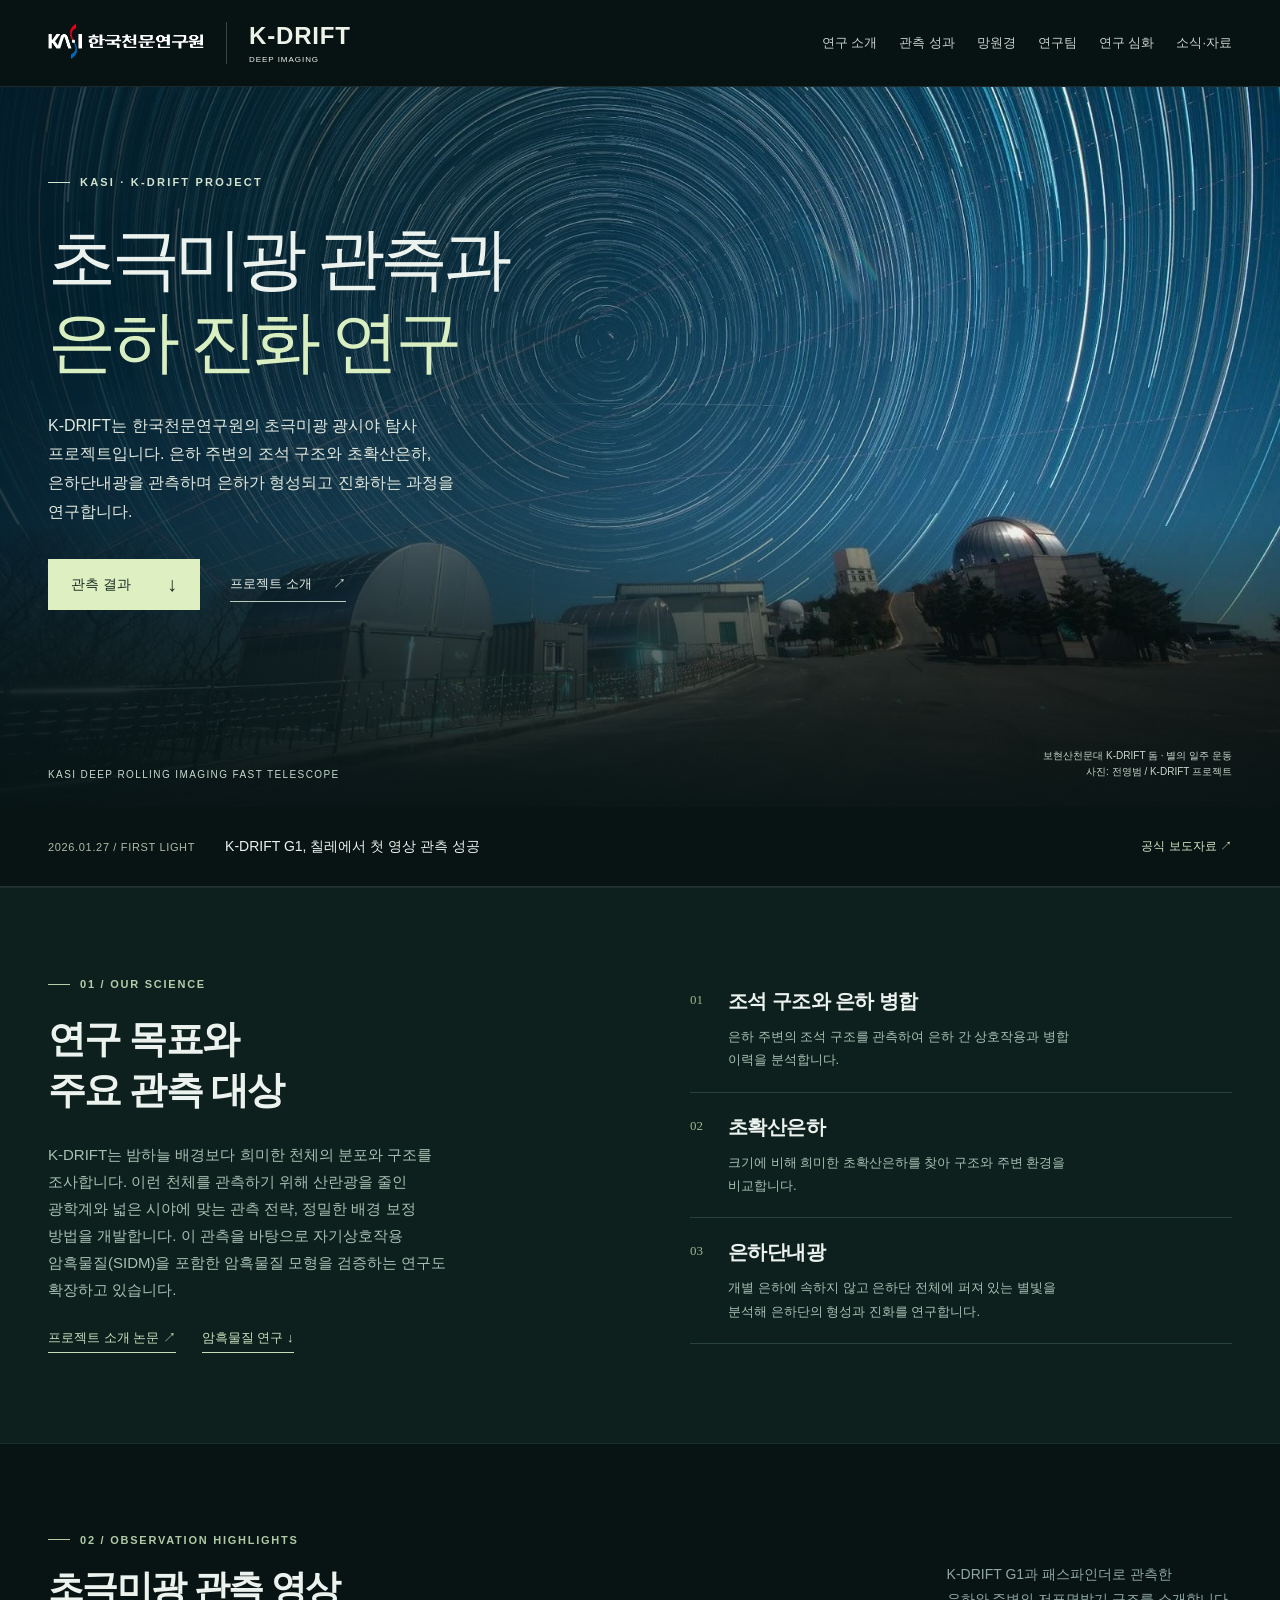
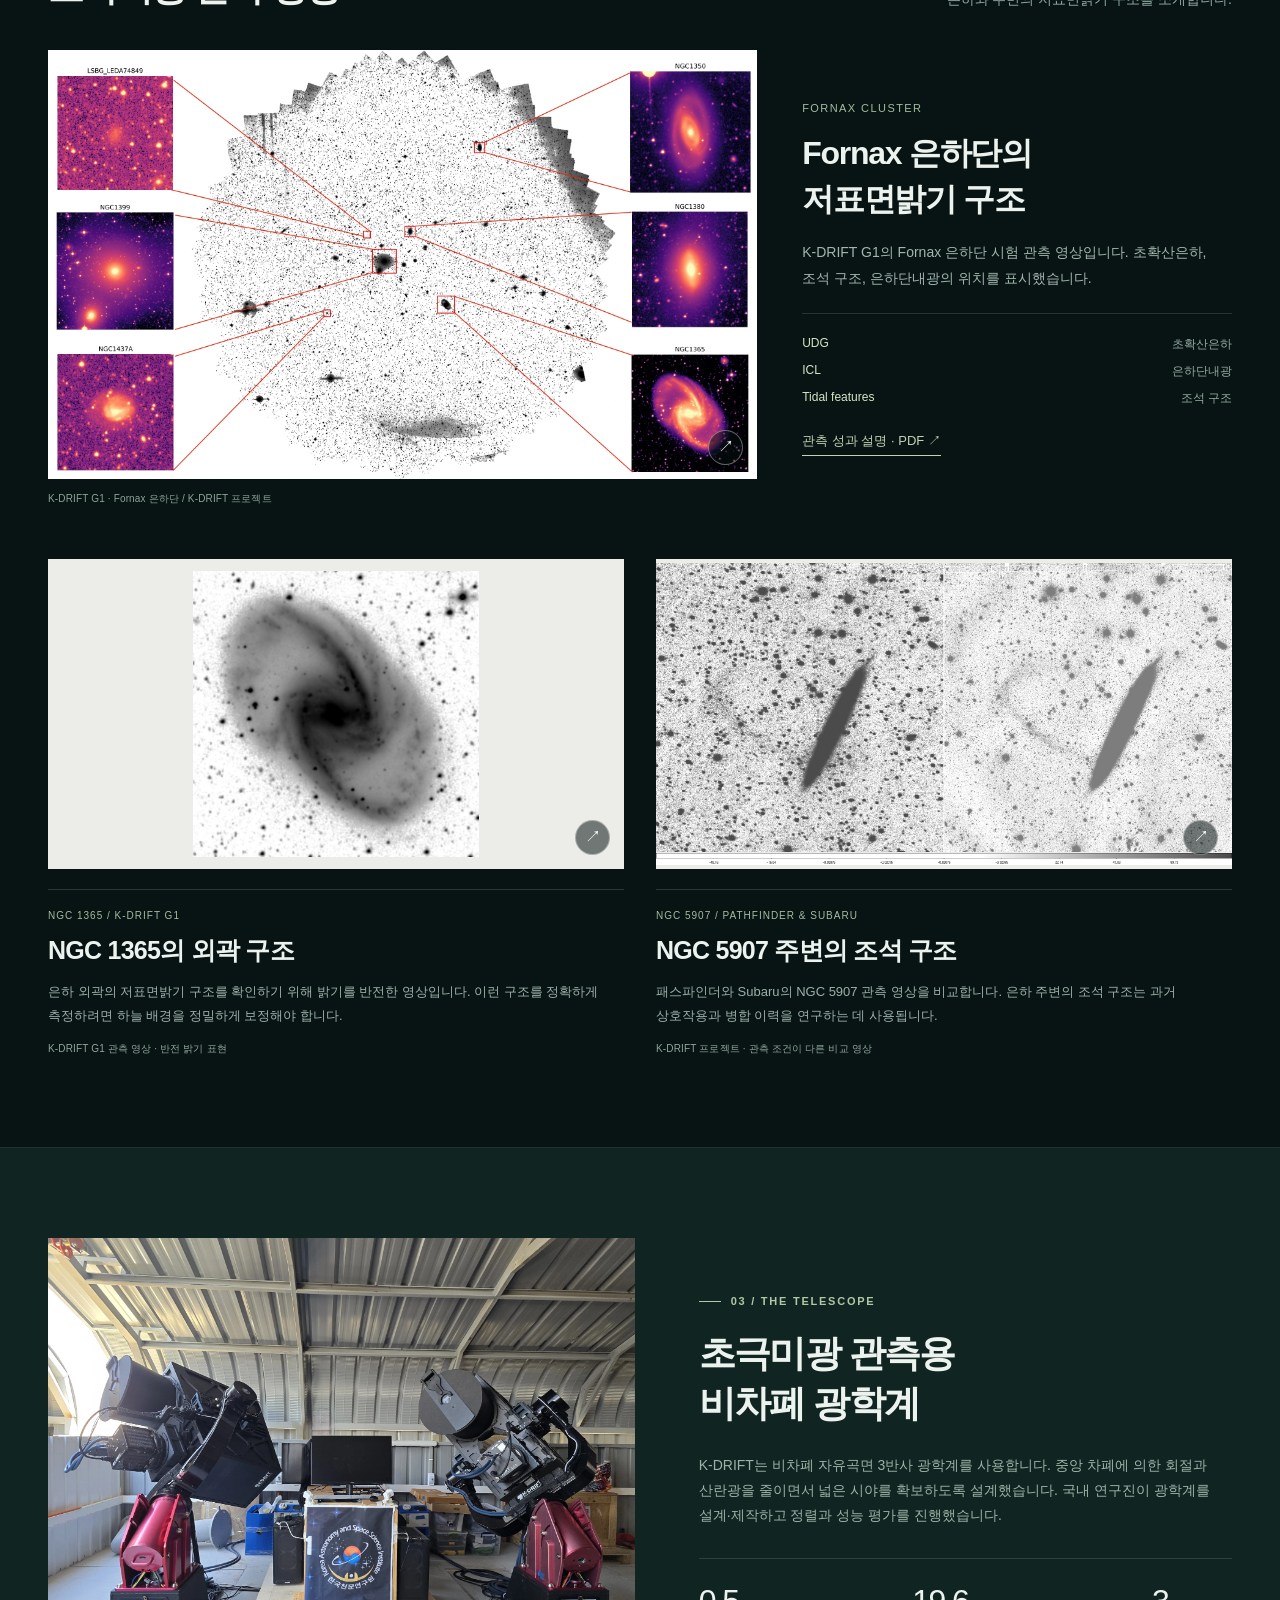
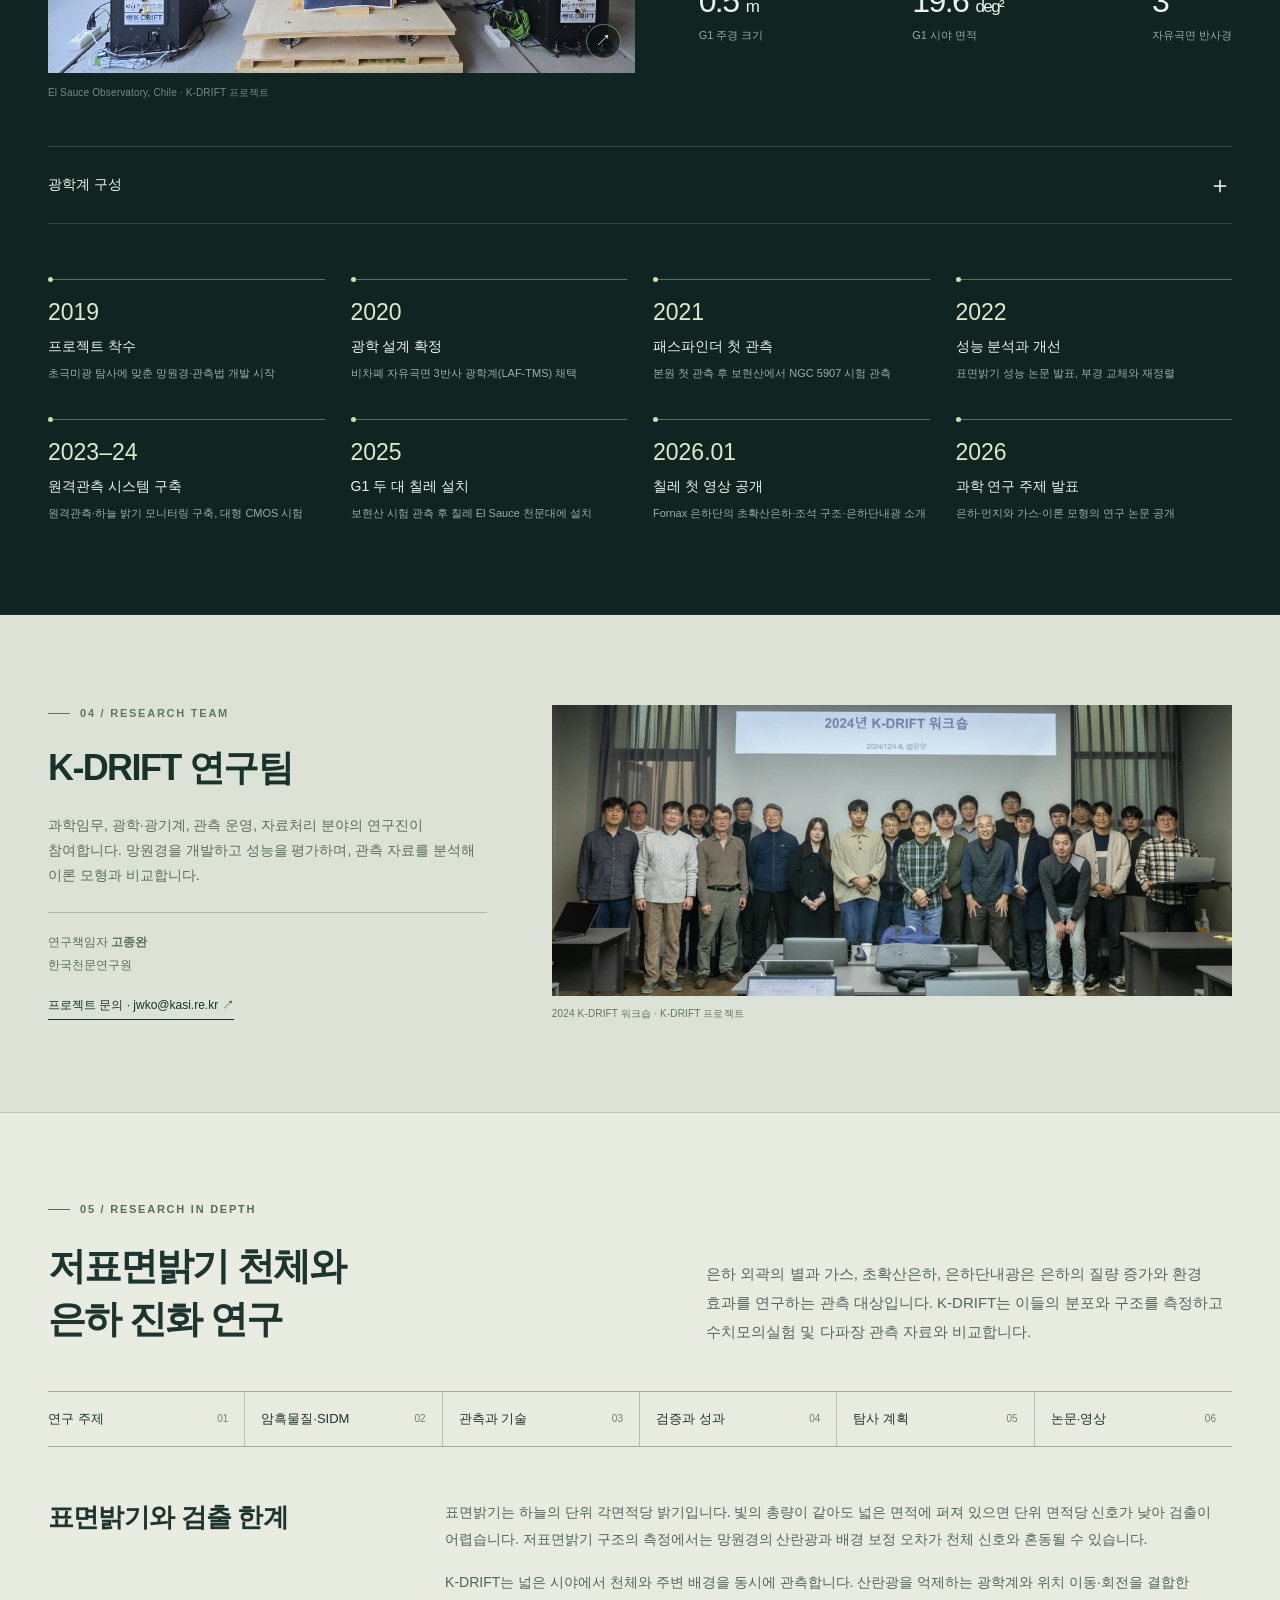
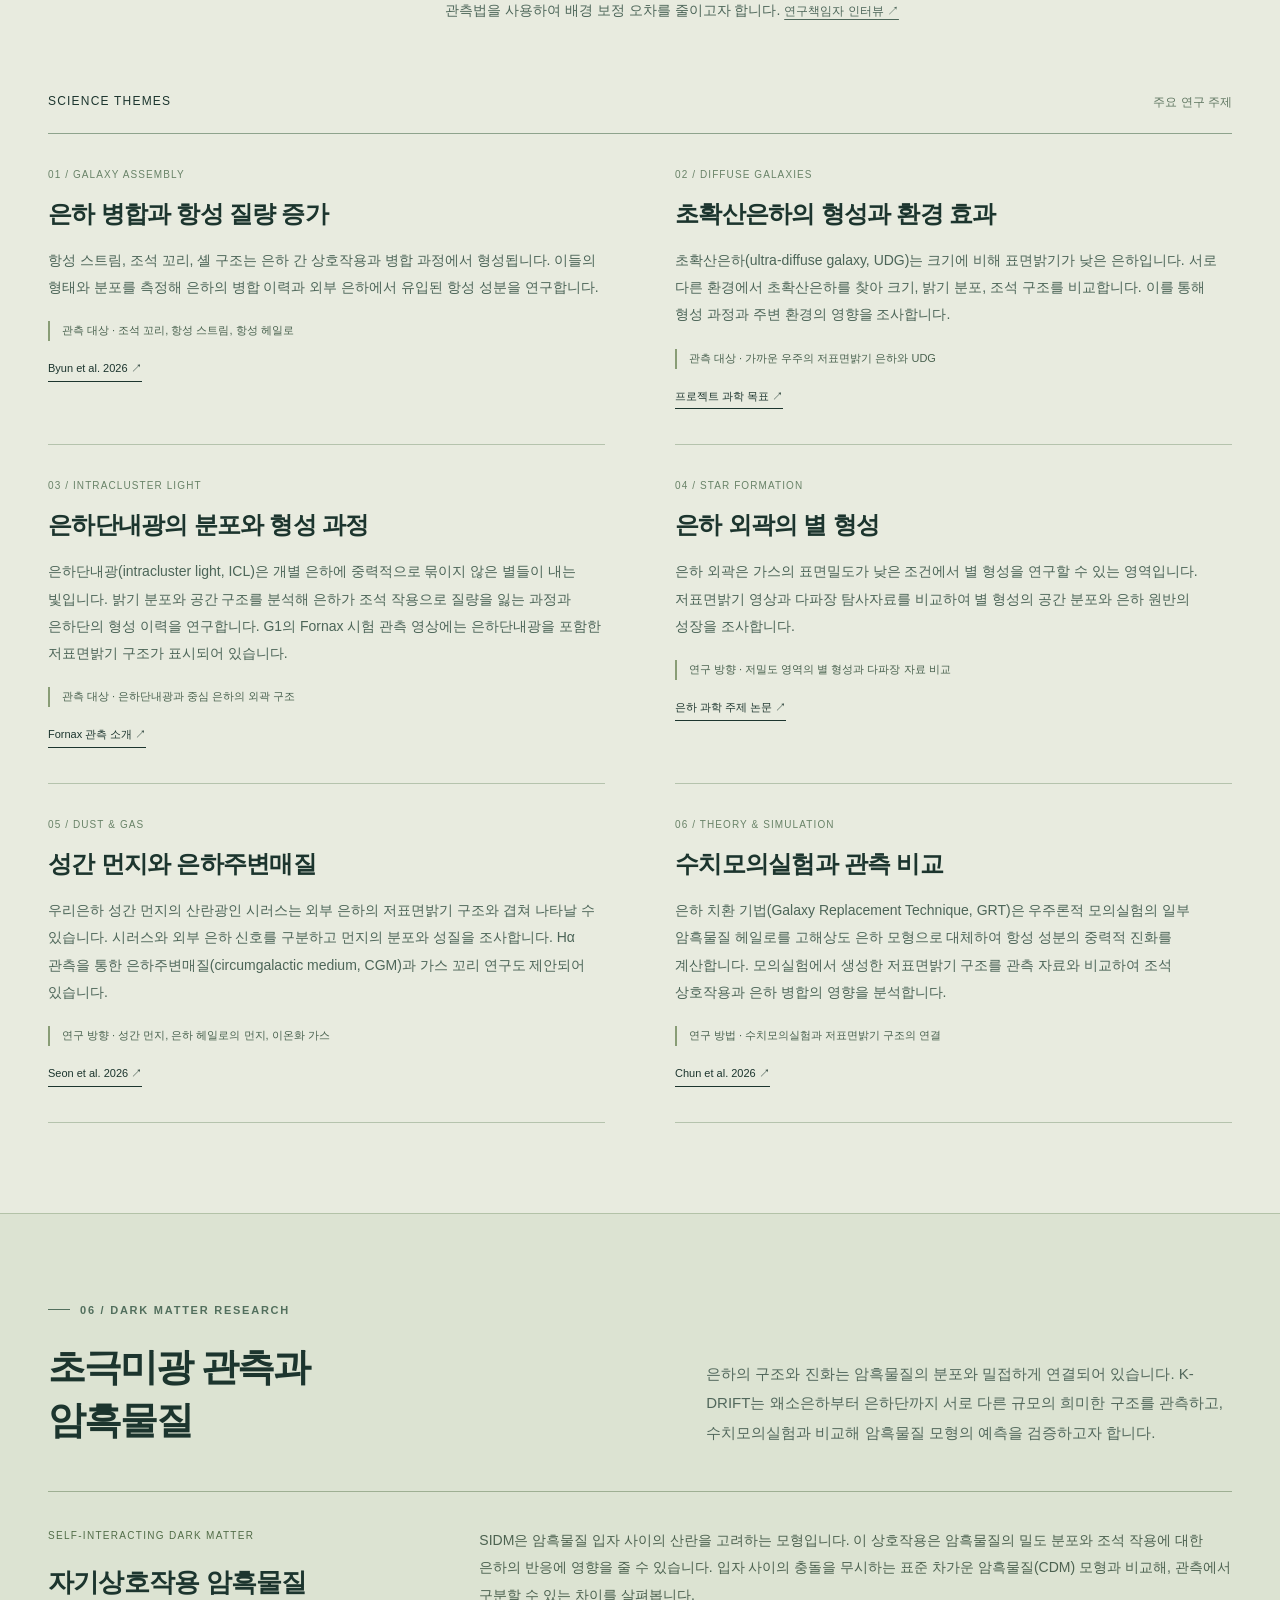
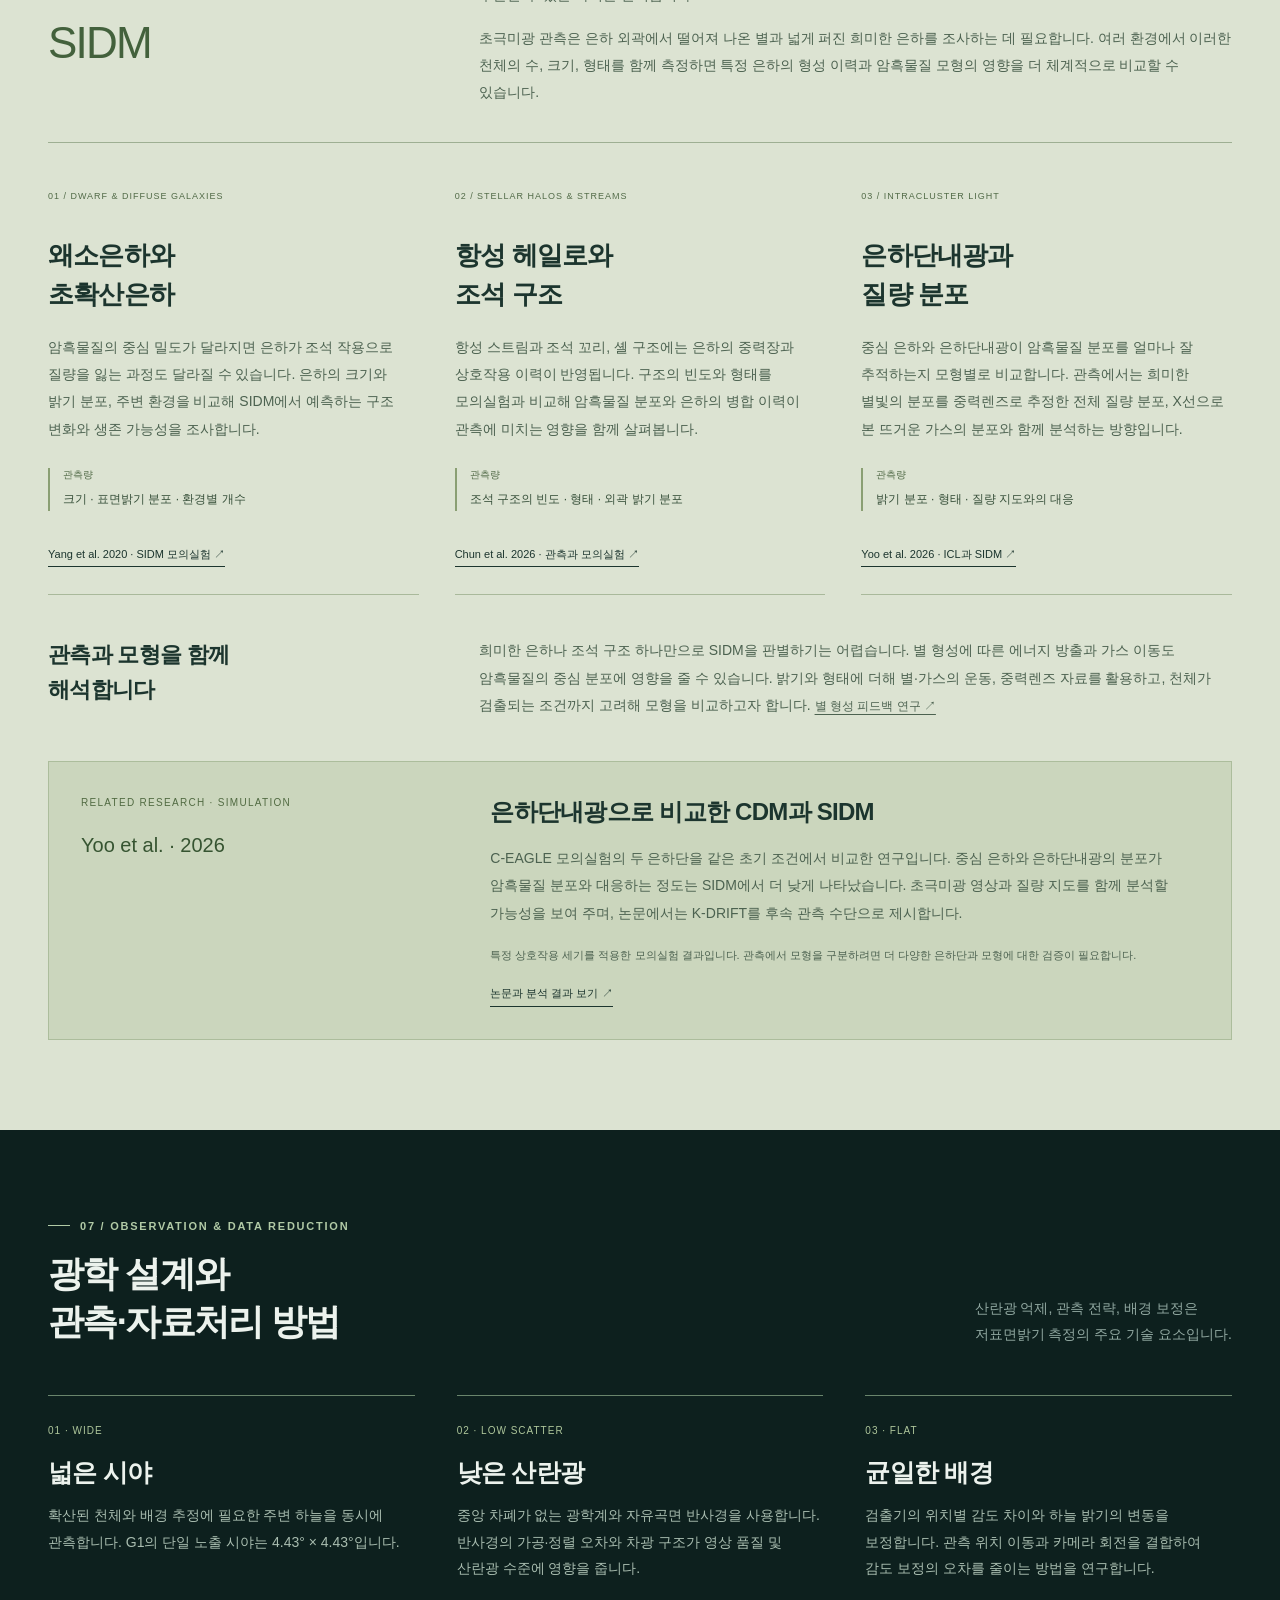
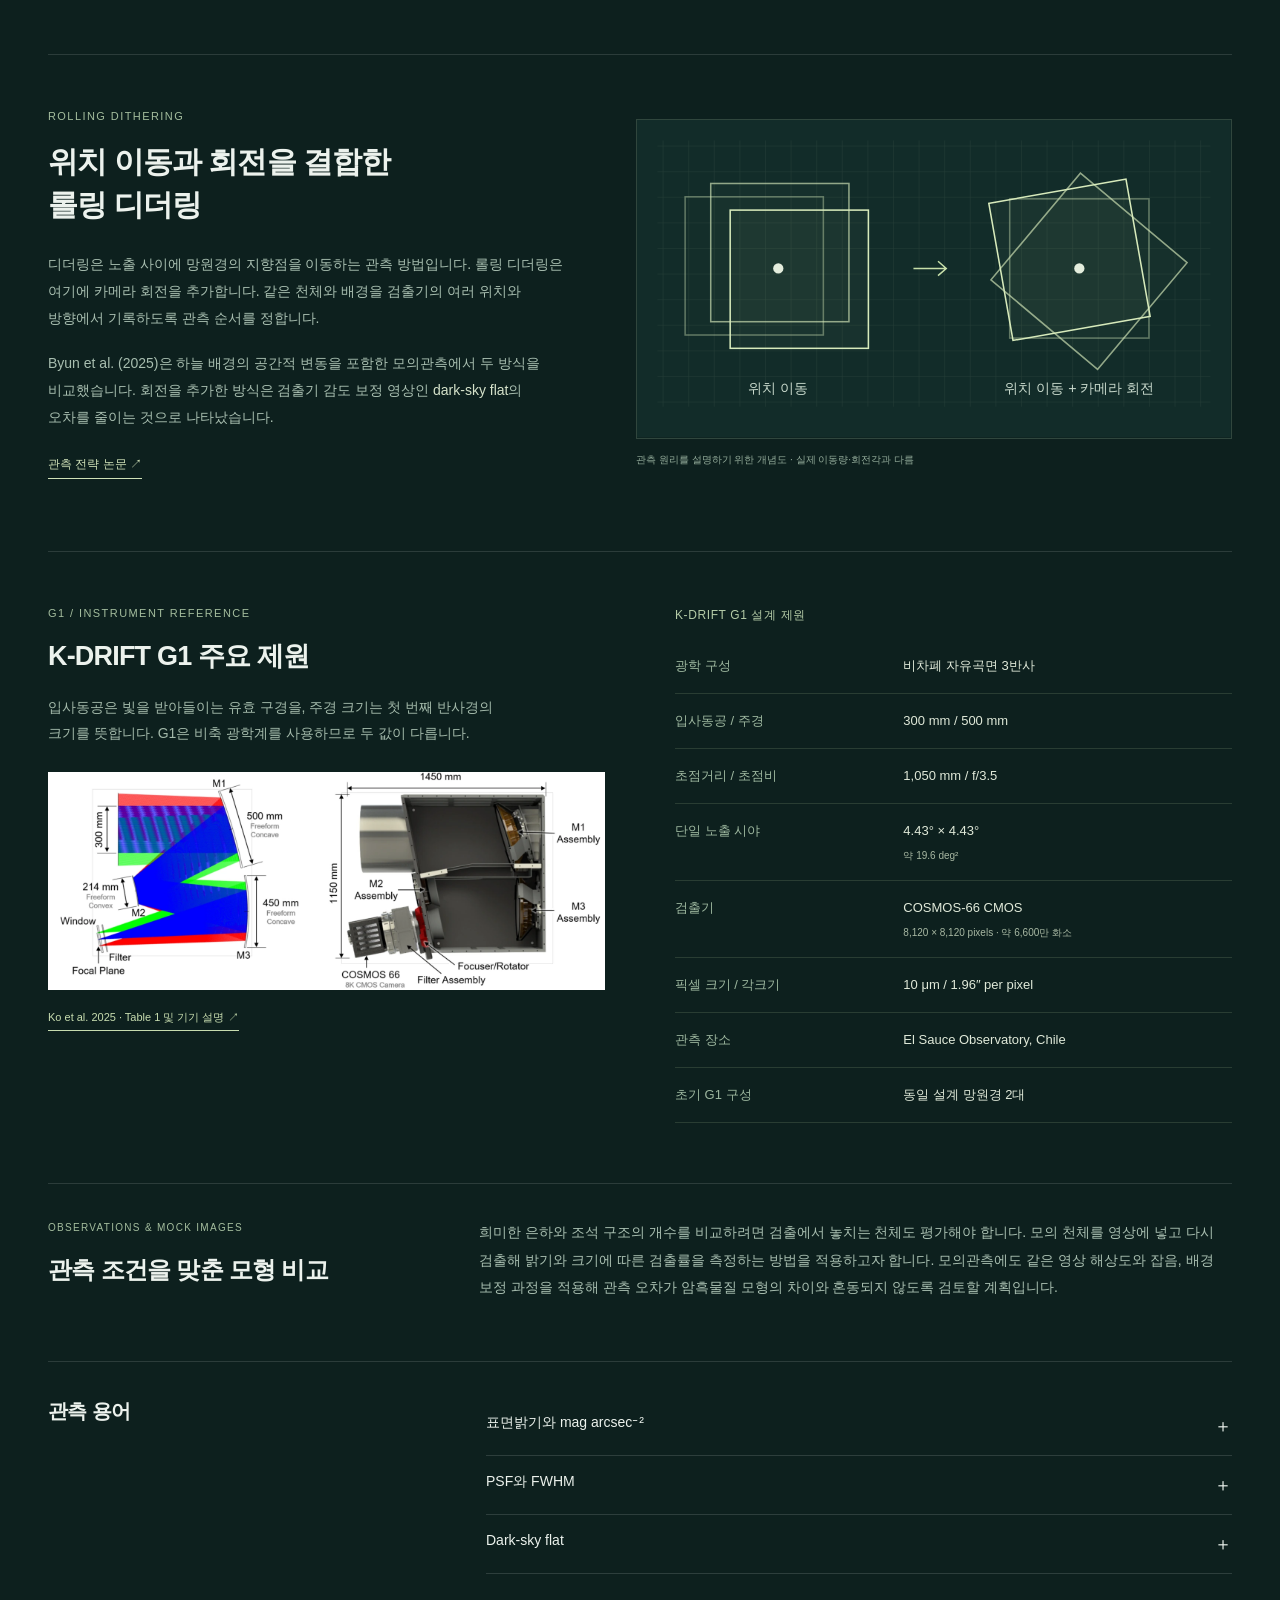
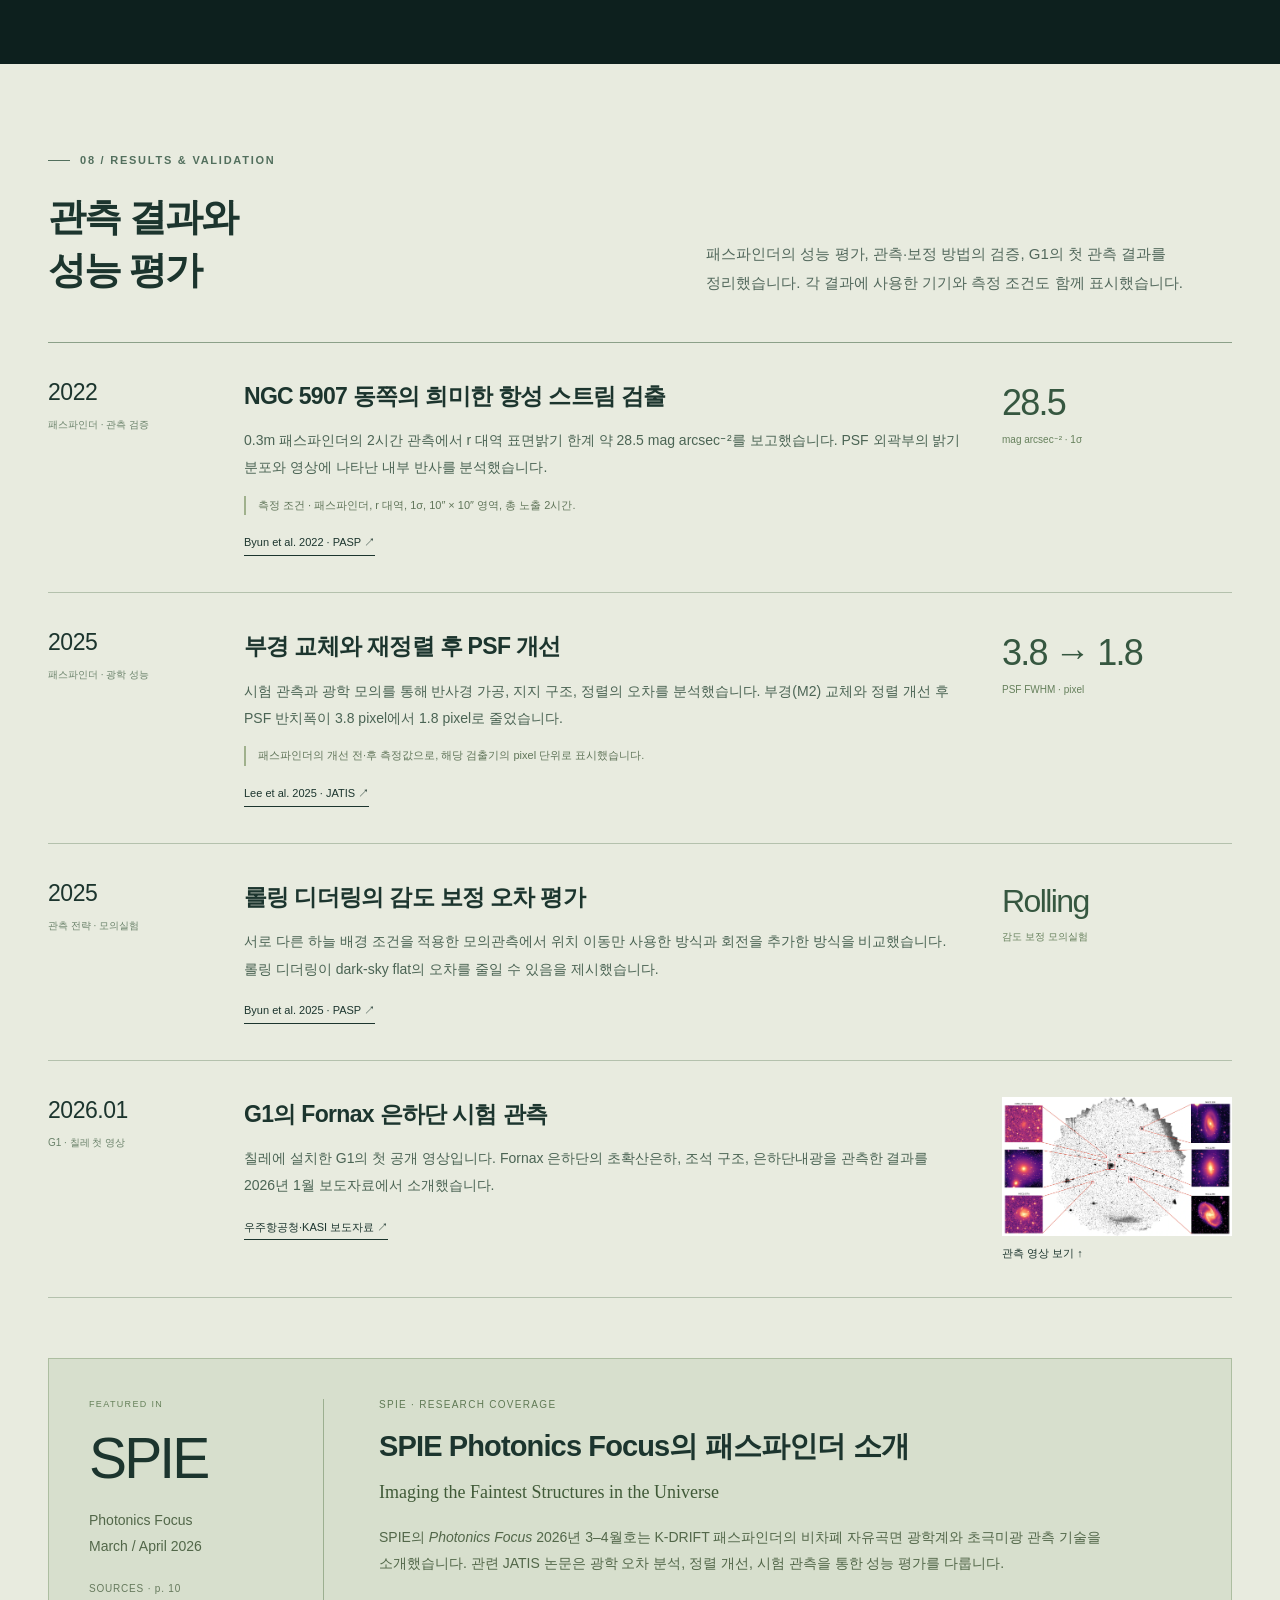
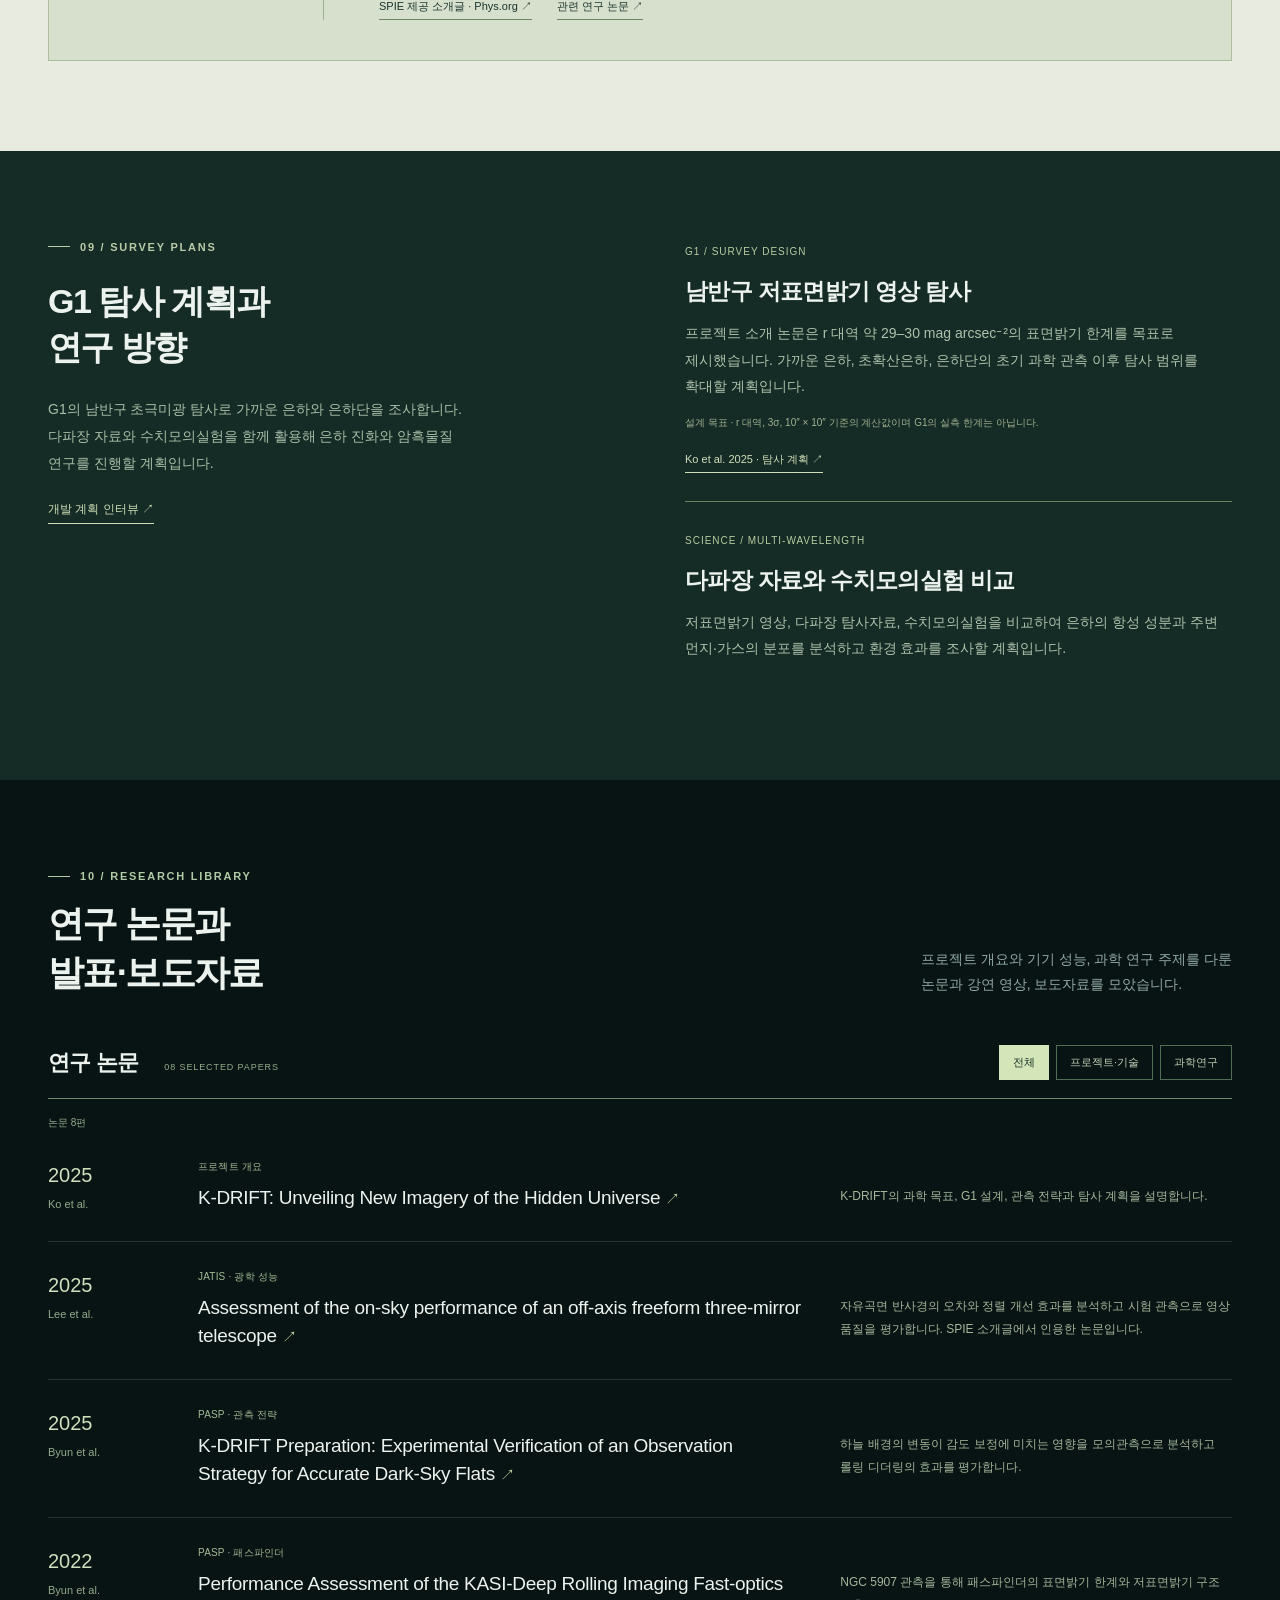
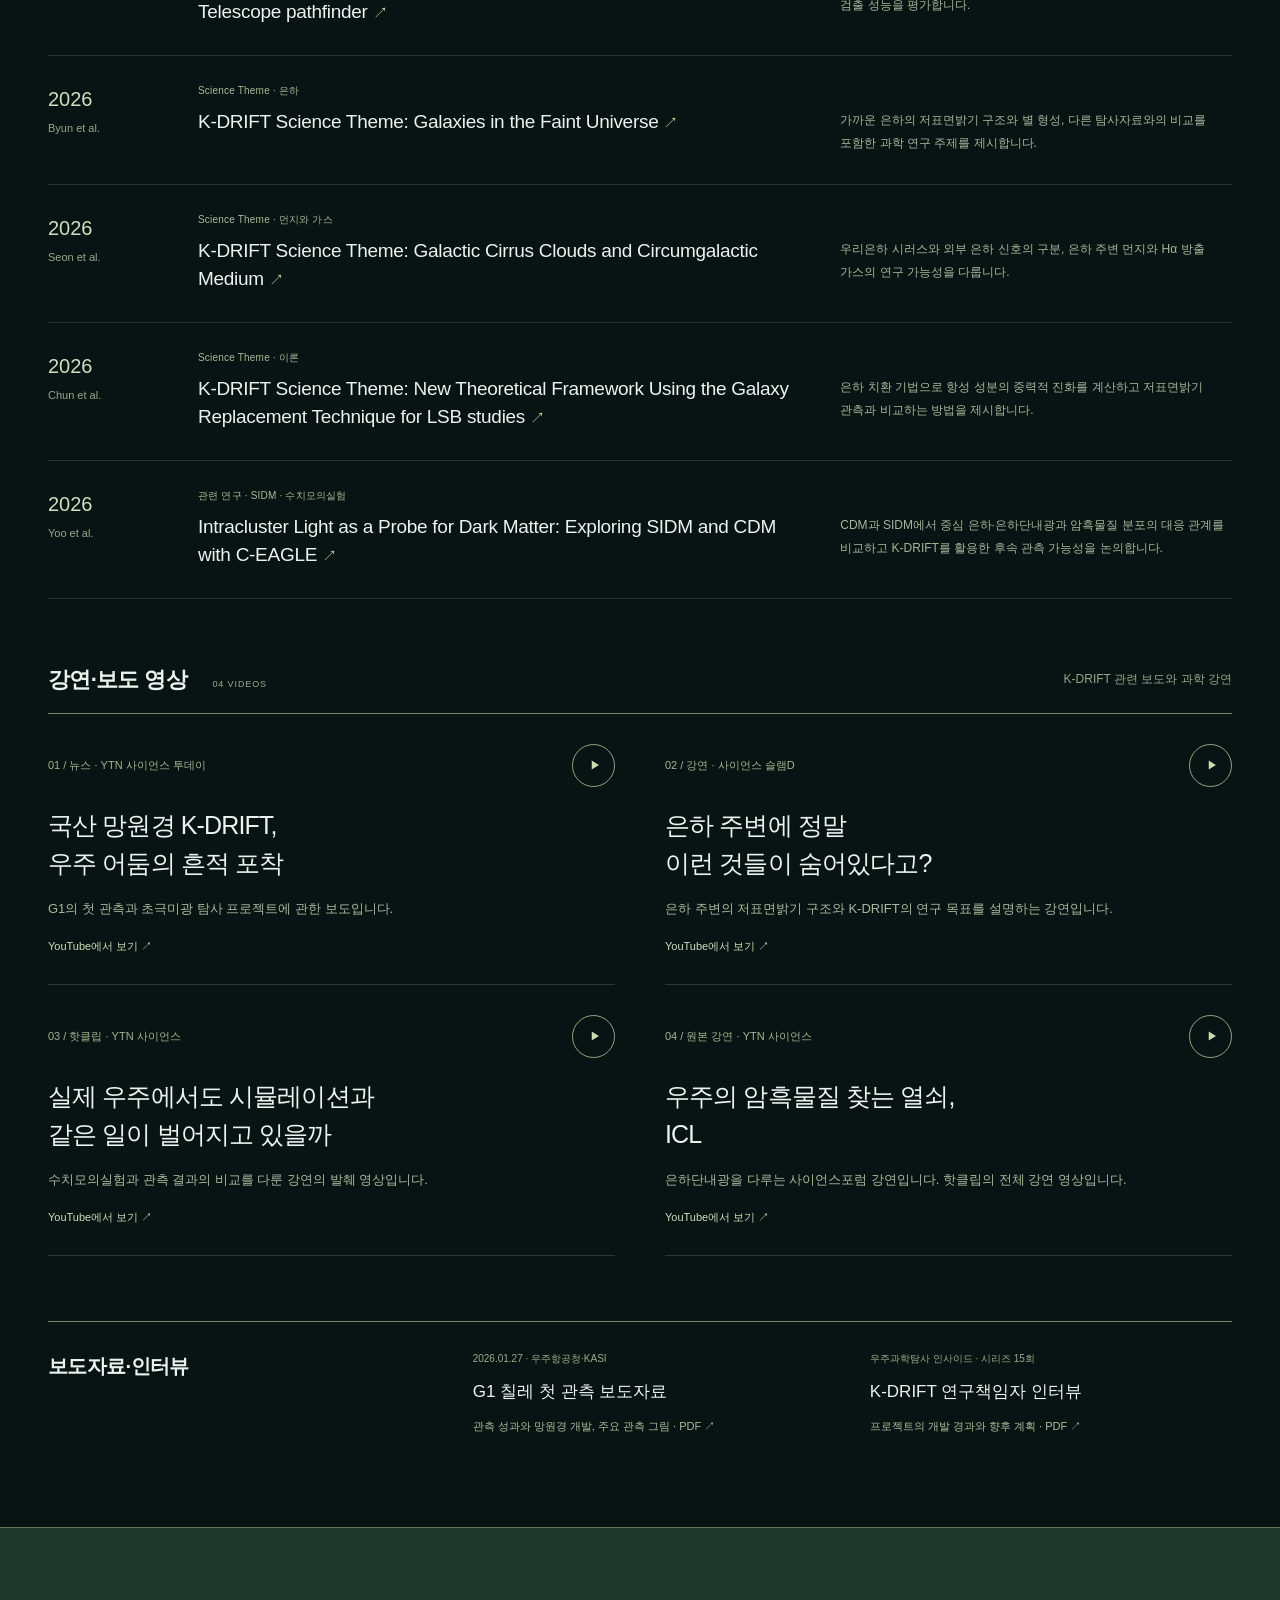
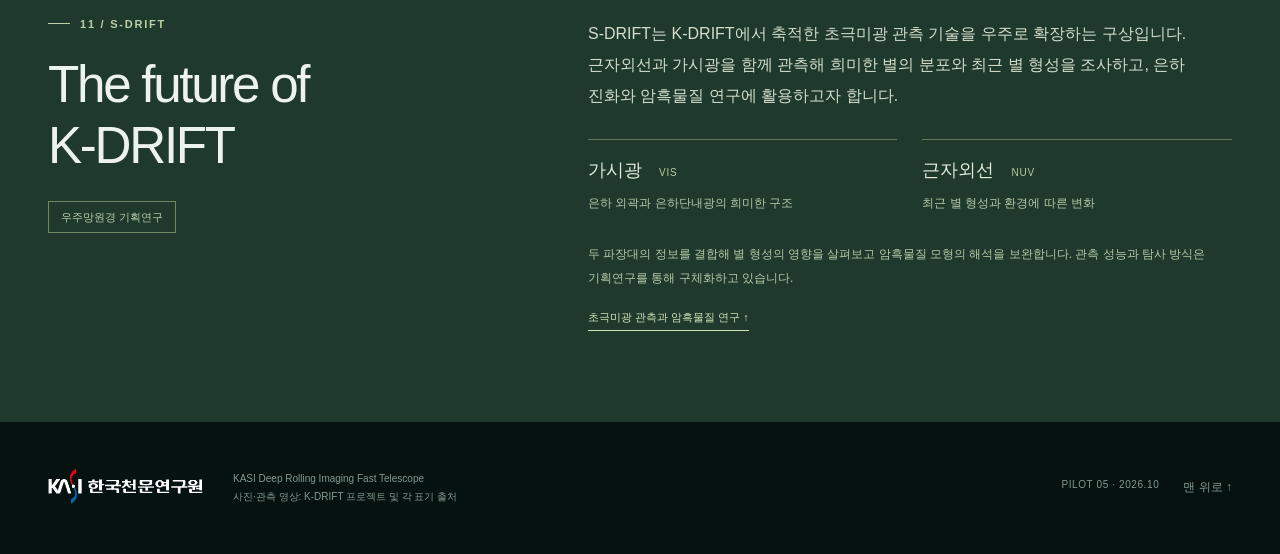
==== commit 3606e826: "Add SIDM research topics and compact S-DRIFT outlook" ====
--- a/index.html
+++ b/index.html
@@ -4,7 +4,7 @@
   <meta charset="utf-8">
   <meta name="viewport" content="width=device-width,initial-scale=1">
   <title>K-DRIFT | 초극미광 광시야 탐사</title>
-  <meta name="description" content="한국천문연구원 K-DRIFT 프로젝트의 연구 목표, 관측 결과, 망원경 개발과 연구 논문. 초극미광 광시야 관측을 통해 은하의 형성과 진화를 연구합니다.">
+  <meta name="description" content="한국천문연구원 K-DRIFT의 초극미광 관측과 은하 진화 연구. 왜소은하, 조석 구조, 은하단내광을 활용한 SIDM 연구 방향과 향후 S-DRIFT 구상을 소개합니다.">
   <meta name="robots" content="noindex,nofollow">
   <meta name="theme-color" content="#081414">
   <link rel="canonical" href="https://kasishongscience.github.io/kdrift/">
@@ -17,7 +17,7 @@
   <link rel="stylesheet" href="shared.css?v=pilot02">
   <link rel="stylesheet" href="d.css?v=pilot02">
   <link rel="stylesheet" href="pilot.css?v=pilot02">
-  <link rel="stylesheet" href="research.css?v=pilot02">
+  <link rel="stylesheet" href="research.css?v=pilot05">
   <script src="shared.js?v=pilot02" defer></script>
   <script src="research.js?v=pilot02" defer></script>
 </head>
@@ -50,7 +50,7 @@
 
   <section class="section mission" id="science" aria-labelledby="science-title">
     <div class="mission-grid wrap">
-      <div><div class="eyebrow">01 / OUR SCIENCE</div><h2 id="science-title">연구 목표와<br>주요 관측 대상</h2><p>K-DRIFT는 밤하늘 배경보다 희미한 천체의 분포와 구조를 조사합니다. 이런 천체를 관측하기 위해 산란광을 줄인 광학계와 넓은 시야에 맞는 관측 전략, 정밀한 배경 보정 방법을 개발합니다.</p><a class="text-link science-link" href="https://arxiv.org/abs/2510.22250" target="_blank" rel="noopener">프로젝트 소개 논문 ↗</a></div>
+      <div><div class="eyebrow">01 / OUR SCIENCE</div><h2 id="science-title">연구 목표와<br>주요 관측 대상</h2><p>K-DRIFT는 밤하늘 배경보다 희미한 천체의 분포와 구조를 조사합니다. 이런 천체를 관측하기 위해 산란광을 줄인 광학계와 넓은 시야에 맞는 관측 전략, 정밀한 배경 보정 방법을 개발합니다. 이 관측을 바탕으로 자기상호작용 암흑물질(SIDM)을 포함한 암흑물질 모형을 검증하는 연구도 확장하고 있습니다.</p><div class="science-links"><a class="text-link science-link" href="https://arxiv.org/abs/2510.22250" target="_blank" rel="noopener">프로젝트 소개 논문 ↗</a><a class="text-link science-link" href="#dark-matter">암흑물질 연구 ↓</a></div></div>
       <div class="mission-list">
         <article class="mission-item"><span>01</span><div><h3>조석 구조와 은하 병합</h3><p>은하 주변의 조석 구조를 관측하여 은하 간 상호작용과 병합 이력을 분석합니다.</p></div></article>
         <article class="mission-item"><span>02</span><div><h3>초확산은하</h3><p>크기에 비해 희미한 초확산은하를 찾아 구조와 주변 환경을 비교합니다.</p></div></article>
@@ -83,7 +83,7 @@
   <section class="section research-intro" id="research" aria-labelledby="research-title">
     <div class="wrap">
       <div class="depth-heading"><div><div class="eyebrow">05 / RESEARCH IN DEPTH</div><h2 id="research-title">저표면밝기 천체와<br>은하 진화 연구</h2></div><p>은하 외곽의 별과 가스, 초확산은하, 은하단내광은 은하의 질량 증가와 환경 효과를 연구하는 관측 대상입니다. K-DRIFT는 이들의 분포와 구조를 측정하고 수치모의실험 및 다파장 관측 자료와 비교합니다.</p></div>
-      <nav class="chapter-nav" aria-label="심화 내용 바로가기"><a href="#science-cases">연구 주제 <span>01</span></a><a href="#method">관측과 기술 <span>02</span></a><a href="#results">검증과 성과 <span>03</span></a><a href="#outlook">향후 계획 <span>04</span></a><a href="#resources">논문·영상 <span>05</span></a></nav>
+      <nav class="chapter-nav" aria-label="심화 내용 바로가기"><a href="#science-cases">연구 주제 <span>01</span></a><a href="#dark-matter">암흑물질·SIDM <span>02</span></a><a href="#method">관측과 기술 <span>03</span></a><a href="#results">검증과 성과 <span>04</span></a><a href="#outlook">탐사 계획 <span>05</span></a><a href="#resources">논문·영상 <span>06</span></a></nav>
       <div class="research-primer"><h3>표면밝기와 검출 한계</h3><div><p>표면밝기는 하늘의 단위 각면적당 밝기입니다. 빛의 총량이 같아도 넓은 면적에 퍼져 있으면 단위 면적당 신호가 낮아 검출이 어렵습니다. 저표면밝기 구조의 측정에서는 망원경의 산란광과 배경 보정 오차가 천체 신호와 혼동될 수 있습니다.</p><p>K-DRIFT는 넓은 시야에서 천체와 주변 배경을 동시에 관측합니다. 산란광을 억제하는 광학계와 위치 이동·회전을 결합한 관측법을 사용하여 배경 보정 오차를 줄이고자 합니다. <a class="inline-source" href="assets/docs/kdrift-project-interview.pdf" target="_blank" rel="noopener">연구책임자 인터뷰 ↗</a></p></div></div>
       <div id="science-cases" class="science-cases">
         <div class="subsection-label">SCIENCE THEMES <span>주요 연구 주제</span></div>
@@ -99,17 +99,30 @@
     </div>
   </section>
 
+  <section class="section dark-matter-section" id="dark-matter" aria-labelledby="dark-matter-title"><div class="wrap">
+    <div class="depth-heading"><div><div class="eyebrow">06 / DARK MATTER RESEARCH</div><h2 id="dark-matter-title">초극미광 관측과<br>암흑물질</h2></div><p>은하의 구조와 진화는 암흑물질의 분포와 밀접하게 연결되어 있습니다. K-DRIFT는 왜소은하부터 은하단까지 서로 다른 규모의 희미한 구조를 관측하고, 수치모의실험과 비교해 암흑물질 모형의 예측을 검증하고자 합니다.</p></div>
+    <div class="sidm-intro"><div><span class="small-label">SELF-INTERACTING DARK MATTER</span><h3>자기상호작용 암흑물질<br><span>SIDM</span></h3></div><div><p>SIDM은 암흑물질 입자 사이의 산란을 고려하는 모형입니다. 이 상호작용은 암흑물질의 밀도 분포와 조석 작용에 대한 은하의 반응에 영향을 줄 수 있습니다. 입자 사이의 충돌을 무시하는 표준 차가운 암흑물질(CDM) 모형과 비교해, 관측에서 구분할 수 있는 차이를 살펴봅니다.</p><p>초극미광 관측은 은하 외곽에서 떨어져 나온 별과 넓게 퍼진 희미한 은하를 조사하는 데 필요합니다. 여러 환경에서 이러한 천체의 수, 크기, 형태를 함께 측정하면 특정 은하의 형성 이력과 암흑물질 모형의 영향을 더 체계적으로 비교할 수 있습니다.</p></div></div>
+    <div class="dm-themes" aria-label="암흑물질 연구의 세 가지 관측 대상">
+      <article><span class="question-number">01 / DWARF & DIFFUSE GALAXIES</span><h3>왜소은하와<br>초확산은하</h3><p>암흑물질의 중심 밀도가 달라지면 은하가 조석 작용으로 질량을 잃는 과정도 달라질 수 있습니다. 은하의 크기와 밝기 분포, 주변 환경을 비교해 SIDM에서 예측하는 구조 변화와 생존 가능성을 조사합니다.</p><dl><dt>관측량</dt><dd>크기 · 표면밝기 분포 · 환경별 개수</dd></dl><a class="source-link" href="https://arxiv.org/abs/2002.02102" target="_blank" rel="noopener">Yang et al. 2020 · SIDM 모의실험 ↗</a></article>
+      <article><span class="question-number">02 / STELLAR HALOS & STREAMS</span><h3>항성 헤일로와<br>조석 구조</h3><p>항성 스트림과 조석 꼬리, 셸 구조에는 은하의 중력장과 상호작용 이력이 반영됩니다. 구조의 빈도와 형태를 모의실험과 비교해 암흑물질 분포와 은하의 병합 이력이 관측에 미치는 영향을 함께 살펴봅니다.</p><dl><dt>관측량</dt><dd>조석 구조의 빈도 · 형태 · 외곽 밝기 분포</dd></dl><a class="source-link" href="https://arxiv.org/abs/2603.07968" target="_blank" rel="noopener">Chun et al. 2026 · 관측과 모의실험 ↗</a></article>
+      <article><span class="question-number">03 / INTRACLUSTER LIGHT</span><h3>은하단내광과<br>질량 분포</h3><p>중심 은하와 은하단내광이 암흑물질 분포를 얼마나 잘 추적하는지 모형별로 비교합니다. 관측에서는 희미한 별빛의 분포를 중력렌즈로 추정한 전체 질량 분포, X선으로 본 뜨거운 가스의 분포와 함께 분석하는 방향입니다.</p><dl><dt>관측량</dt><dd>밝기 분포 · 형태 · 질량 지도와의 대응</dd></dl><a class="source-link" href="https://arxiv.org/html/2604.03907v2" target="_blank" rel="noopener">Yoo et al. 2026 · ICL과 SIDM ↗</a></article>
+    </div>
+    <div class="dm-interpretation"><h3>관측과 모형을 함께 해석합니다</h3><p>희미한 은하나 조석 구조 하나만으로 SIDM을 판별하기는 어렵습니다. 별 형성에 따른 에너지 방출과 가스 이동도 암흑물질의 중심 분포에 영향을 줄 수 있습니다. 밝기와 형태에 더해 별·가스의 운동, 중력렌즈 자료를 활용하고, 천체가 검출되는 조건까지 고려해 모형을 비교하고자 합니다. <a class="inline-source" href="https://arxiv.org/abs/1106.0499" target="_blank" rel="noopener">별 형성 피드백 연구 ↗</a></p></div>
+    <aside class="sidm-paper" aria-labelledby="sidm-paper-title"><div><span class="small-label">RELATED RESEARCH · SIMULATION</span><p class="sidm-paper-meta">Yoo et al. · 2026</p></div><div><h3 id="sidm-paper-title">은하단내광으로 비교한 CDM과 SIDM</h3><p>C-EAGLE 모의실험의 두 은하단을 같은 초기 조건에서 비교한 연구입니다. 중심 은하와 은하단내광의 분포가 암흑물질 분포와 대응하는 정도는 SIDM에서 더 낮게 나타났습니다. 초극미광 영상과 질량 지도를 함께 분석할 가능성을 보여 주며, 논문에서는 K-DRIFT를 후속 관측 수단으로 제시합니다.</p><p class="study-status">특정 상호작용 세기를 적용한 모의실험 결과입니다. 관측에서 모형을 구분하려면 더 다양한 은하단과 모형에 대한 검증이 필요합니다.</p><a class="source-link" href="https://arxiv.org/html/2604.03907v2" target="_blank" rel="noopener">논문과 분석 결과 보기 ↗</a></div></aside>
+  </div></section>
+
   <section class="section methods-section" id="method" aria-labelledby="method-title"><div class="wrap">
-    <div class="section-heading"><div><div class="eyebrow">06 / OBSERVATION & DATA REDUCTION</div><h2 id="method-title">광학 설계와<br>관측·자료처리 방법</h2></div><p>산란광 억제, 관측 전략, 배경 보정은<br>저표면밝기 측정의 주요 기술 요소입니다.</p></div>
+    <div class="section-heading"><div><div class="eyebrow">07 / OBSERVATION & DATA REDUCTION</div><h2 id="method-title">광학 설계와<br>관측·자료처리 방법</h2></div><p>산란광 억제, 관측 전략, 배경 보정은<br>저표면밝기 측정의 주요 기술 요소입니다.</p></div>
     <div class="method-principles"><article><span>01 · WIDE</span><h3>넓은 시야</h3><p>확산된 천체와 배경 추정에 필요한 주변 하늘을 동시에 관측합니다. G1의 단일 노출 시야는 4.43° × 4.43°입니다.</p></article><article><span>02 · LOW SCATTER</span><h3>낮은 산란광</h3><p>중앙 차폐가 없는 광학계와 자유곡면 반사경을 사용합니다. 반사경의 가공·정렬 오차와 차광 구조가 영상 품질 및 산란광 수준에 영향을 줍니다.</p></article><article><span>03 · FLAT</span><h3>균일한 배경</h3><p>검출기의 위치별 감도 차이와 하늘 밝기의 변동을 보정합니다. 관측 위치 이동과 카메라 회전을 결합하여 감도 보정의 오차를 줄이는 방법을 연구합니다.</p></article></div>
     <div class="rolling-feature"><div><span class="small-label">ROLLING DITHERING</span><h3>위치 이동과 회전을 결합한<br>롤링 디더링</h3><p>디더링은 노출 사이에 망원경의 지향점을 이동하는 관측 방법입니다. 롤링 디더링은 여기에 카메라 회전을 추가합니다. 같은 천체와 배경을 검출기의 여러 위치와 방향에서 기록하도록 관측 순서를 정합니다.</p><p>Byun et al. (2025)은 하늘 배경의 공간적 변동을 포함한 모의관측에서 두 방식을 비교했습니다. 회전을 추가한 방식은 검출기 감도 보정 영상인 <em>dark-sky flat</em>의 오차를 줄이는 것으로 나타났습니다.</p><a class="text-link" href="https://arxiv.org/abs/2504.14914" target="_blank" rel="noopener">관측 전략 논문 ↗</a></div>
     <figure class="rolling-diagram"><svg viewBox="0 0 580 310" role="img" aria-labelledby="rolling-title rolling-desc"><title id="rolling-title">위치 이동과 카메라 회전을 결합하는 관측 개념</title><desc id="rolling-desc">왼쪽은 위치 이동만 적용한 노출 영역이고, 오른쪽은 위치 이동과 회전을 적용한 노출 영역입니다. 이동량과 회전각은 개념 설명을 위한 예시입니다.</desc><defs><pattern id="field-grid" width="25" height="25" patternUnits="userSpaceOnUse"><path d="M25 0H0V25" fill="none" stroke="#c3d7b3" stroke-opacity=".1"/></pattern></defs><rect width="580" height="310" fill="#122c29"/><rect x="20" y="20" width="540" height="260" fill="url(#field-grid)"/><g fill="#cce6ad" fill-opacity=".035" stroke="#d7eabb" stroke-width="1.5"><rect x="47" y="75" width="135" height="135" opacity=".4"/><rect x="72" y="62" width="135" height="135" opacity=".65"/><rect x="91" y="88" width="135" height="135"/><g transform="translate(432 145)"><rect x="-68" y="-68" width="136" height="136" opacity=".4"/><rect x="-59" y="-72" width="136" height="136" transform="rotate(40)" opacity=".65"/><rect x="-78" y="-60" width="136" height="136" transform="rotate(80)"/></g></g><g fill="#e4eddd"><circle cx="138" cy="145" r="5"/><circle cx="432" cy="145" r="5"/></g><path d="M270 145h32m-8-7 8 7-8 7" fill="none" stroke="#c7dfa9" stroke-width="1.5"/><g fill="#c7d8cb" font-size="14" text-anchor="middle"><text x="138" y="267">위치 이동</text><text x="432" y="267">위치 이동 + 카메라 회전</text></g></svg><figcaption>관측 원리를 설명하기 위한 개념도 · 실제 이동량·회전각과 다름</figcaption></figure></div>
     <div class="technical-grid"><div><span class="small-label">G1 / INSTRUMENT REFERENCE</span><h3>K-DRIFT G1 주요 제원</h3><p>입사동공은 빛을 받아들이는 유효 구경을, 주경 크기는 첫 번째 반사경의 크기를 뜻합니다. G1은 비축 광학계를 사용하므로 두 값이 다릅니다.</p><img src="assets/optical-system.webp" alt="G1 비차폐 광학계의 광선 경로와 광기계 구조" width="1500" height="588" loading="lazy"><a class="source-link" href="https://arxiv.org/abs/2510.22250" target="_blank" rel="noopener">Ko et al. 2025 · Table 1 및 기기 설명 ↗</a></div><table class="spec-table"><caption>K-DRIFT G1 설계 제원</caption><tbody><tr><th scope="row">광학 구성</th><td>비차폐 자유곡면 3반사</td></tr><tr><th scope="row">입사동공 / 주경</th><td>300 mm / 500 mm</td></tr><tr><th scope="row">초점거리 / 초점비</th><td>1,050 mm / f/3.5</td></tr><tr><th scope="row">단일 노출 시야</th><td>4.43° × 4.43°<small>약 19.6 deg²</small></td></tr><tr><th scope="row">검출기</th><td>COSMOS-66 CMOS<small>8,120 × 8,120 pixels · 약 6,600만 화소</small></td></tr><tr><th scope="row">픽셀 크기 / 각크기</th><td>10 μm / 1.96″ per pixel</td></tr><tr><th scope="row">관측 장소</th><td>El Sauce Observatory, Chile</td></tr><tr><th scope="row">초기 G1 구성</th><td>동일 설계 망원경 2대</td></tr></tbody></table></div>
+    <div class="model-comparison"><div><span class="small-label">OBSERVATIONS &amp; MOCK IMAGES</span><h3>관측 조건을 맞춘 모형 비교</h3></div><p>희미한 은하와 조석 구조의 개수를 비교하려면 검출에서 놓치는 천체도 평가해야 합니다. 모의 천체를 영상에 넣고 다시 검출해 밝기와 크기에 따른 검출률을 측정하는 방법을 적용하고자 합니다. 모의관측에도 같은 영상 해상도와 잡음, 배경 보정 과정을 적용해 관측 오차가 암흑물질 모형의 차이와 혼동되지 않도록 검토할 계획입니다.</p></div>
     <div class="glossary"><h3>관측 용어</h3><details><summary>표면밝기와 mag arcsec⁻² <span aria-hidden="true">＋</span></summary><p>표면밝기는 하늘의 단위 각면적당 밝기이며, mag arcsec⁻²로 표시할 때 등급 값이 클수록 어둡습니다. 표면밝기 한계를 비교하려면 파장대, 노출시간, 측정 면적, 검출 기준(1σ·3σ 등)을 명시해야 합니다.</p></details><details><summary>PSF와 FWHM <span aria-hidden="true">＋</span></summary><p>PSF(point spread function, 점퍼짐함수)는 점광원의 빛이 영상에서 퍼지는 분포입니다. FWHM(full width at half maximum, 반치폭)은 최대 밝기의 절반에 해당하는 위치에서 측정한 폭입니다. 초극미광 관측에서는 중심부의 폭과 함께 PSF 외곽부의 산란광도 평가해야 합니다.</p></details><details><summary>Dark-sky flat <span aria-hidden="true">＋</span></summary><p>천체를 마스킹한 여러 관측 영상의 밤하늘 배경을 결합한 감도 보정 영상입니다. 검출기 위치에 따른 반응 차이를 보정하는 데 사용합니다. 하늘 배경의 공간적 구조가 보정 영상에 남지 않도록 관측 순서와 영상 결합 방법을 설계합니다.</p></details></div>
   </div></section>
 
   <section class="section results-section" id="results" aria-labelledby="results-title"><div class="wrap">
-    <div class="depth-heading"><div><div class="eyebrow">07 / RESULTS & VALIDATION</div><h2 id="results-title">관측 결과와<br>성능 평가</h2></div><p>패스파인더의 성능 평가, 관측·보정 방법의 검증, G1의 첫 관측 결과를 정리했습니다. 각 결과에 사용한 기기와 측정 조건도 함께 표시했습니다.</p></div>
+    <div class="depth-heading"><div><div class="eyebrow">08 / RESULTS & VALIDATION</div><h2 id="results-title">관측 결과와<br>성능 평가</h2></div><p>패스파인더의 성능 평가, 관측·보정 방법의 검증, G1의 첫 관측 결과를 정리했습니다. 각 결과에 사용한 기기와 측정 조건도 함께 표시했습니다.</p></div>
     <div class="result-ledger"><article><div class="result-meta"><time>2022</time><span>패스파인더 · 관측 검증</span></div><div><h3>NGC 5907 동쪽의 희미한 항성 스트림 검출</h3><p>0.3m 패스파인더의 2시간 관측에서 r 대역 표면밝기 한계 약 28.5 mag arcsec⁻²를 보고했습니다. PSF 외곽부의 밝기 분포와 영상에 나타난 내부 반사를 분석했습니다.</p><p class="measurement-note">측정 조건 · 패스파인더, r 대역, 1σ, 10″ × 10″ 영역, 총 노출 2시간.</p><a class="source-link" href="https://arxiv.org/abs/2207.14553" target="_blank" rel="noopener">Byun et al. 2022 · PASP ↗</a></div><div class="result-number">28.5<small>mag arcsec⁻² · 1σ</small></div></article>
     <article><div class="result-meta"><time>2025</time><span>패스파인더 · 광학 성능</span></div><div><h3>부경 교체와 재정렬 후 PSF 개선</h3><p>시험 관측과 광학 모의를 통해 반사경 가공, 지지 구조, 정렬의 오차를 분석했습니다. 부경(M2) 교체와 정렬 개선 후 PSF 반치폭이 3.8 pixel에서 1.8 pixel로 줄었습니다.</p><p class="measurement-note">패스파인더의 개선 전·후 측정값으로, 해당 검출기의 pixel 단위로 표시했습니다.</p><a class="source-link" href="https://doi.org/10.1117/1.JATIS.11.4.048002" target="_blank" rel="noopener">Lee et al. 2025 · JATIS ↗</a></div><div class="result-number">3.8 → 1.8<small>PSF FWHM · pixel</small></div></article>
     <article><div class="result-meta"><time>2025</time><span>관측 전략 · 모의실험</span></div><div><h3>롤링 디더링의 감도 보정 오차 평가</h3><p>서로 다른 하늘 배경 조건을 적용한 모의관측에서 위치 이동만 사용한 방식과 회전을 추가한 방식을 비교했습니다. 롤링 디더링이 dark-sky flat의 오차를 줄일 수 있음을 제시했습니다.</p><a class="source-link" href="https://arxiv.org/abs/2504.14914" target="_blank" rel="noopener">Byun et al. 2025 · PASP ↗</a></div><div class="result-number result-word">Rolling<small>감도 보정 모의실험</small></div></article>
@@ -117,11 +130,11 @@
     <aside class="spie-feature" aria-labelledby="spie-title"><div class="spie-edition"><span>FEATURED IN</span><strong>SPIE</strong><p>Photonics Focus<br>March / April 2026</p><small>SOURCES · p. 10</small></div><div><span class="small-label">SPIE · RESEARCH COVERAGE</span><h3 id="spie-title">SPIE Photonics Focus의 패스파인더 소개</h3><p class="spie-article-title" lang="en">Imaging the Faintest Structures in the Universe</p><p>SPIE의 <em>Photonics Focus</em> 2026년 3–4월호는 K-DRIFT 패스파인더의 비차폐 자유곡면 광학계와 초극미광 관측 기술을 소개했습니다. 관련 JATIS 논문은 광학 오차 분석, 정렬 개선, 시험 관측을 통한 성능 평가를 다룹니다.</p><div class="spie-links"><a href="https://phys.org/news/2025-12-drift-pathfinder-compact-telescope-faint.html" target="_blank" rel="noopener">SPIE 제공 소개글 · Phys.org ↗</a><a href="https://doi.org/10.1117/1.JATIS.11.4.048002" target="_blank" rel="noopener">관련 연구 논문 ↗</a></div></div></aside>
   </div></section>
 
-  <section class="section outlook-section" id="outlook" aria-labelledby="outlook-title"><div class="wrap outlook-layout"><div><div class="eyebrow">08 / SURVEY PLANS</div><h2 id="outlook-title">탐사 계획과<br>후속 개발 방향</h2><p>G1의 남반구 초극미광 영상 탐사와 후속 우주망원경 개발 구상을 정리했습니다. 공개된 프로젝트 논문과 인터뷰에서 제시한 계획입니다.</p><a class="text-link" href="assets/docs/kdrift-project-interview.pdf" target="_blank" rel="noopener">개발 계획 인터뷰 ↗</a></div><div class="outlook-items"><article><span>G1 / SURVEY DESIGN</span><h3>남반구 저표면밝기 영상 탐사</h3><p>프로젝트 소개 논문은 r 대역 약 29–30 mag arcsec⁻²의 표면밝기 한계를 목표로 제시했습니다. 가까운 은하, 초확산은하, 은하단의 초기 과학 관측 이후 탐사 범위를 확대할 계획입니다.</p><small>설계 목표 · r 대역, 3σ, 10″ × 10″ 기준의 계산값이며 G1의 실측 한계는 아닙니다.</small><a class="source-link" href="https://arxiv.org/abs/2510.22250" target="_blank" rel="noopener">Ko et al. 2025 · 탐사 계획 ↗</a></article><article><span>SCIENCE / MULTI-WAVELENGTH</span><h3>다파장 자료와 수치모의실험 비교</h3><p>저표면밝기 영상, 다파장 탐사자료, 수치모의실험을 비교하여 은하의 항성 성분과 주변 먼지·가스의 분포를 분석하고 환경 효과를 조사할 계획입니다.</p></article><article><span>SPACE TELESCOPE / DEVELOPMENT CONCEPT</span><h3>광시야 우주망원경 개발 구상</h3><p>지상에서 개발한 비차폐 자유곡면 광학 기술을 활용하여 우주망원경 원형 모델을 개발하는 구상입니다. 준궤도 및 우주 관측을 위해 단계적인 기술 검증과 후속 사업 기획이 필요합니다.</p><small>공개된 인터뷰에 제시된 장기 개발 구상입니다.</small></article></div></div></section>
+  <section class="section outlook-section" id="outlook" aria-labelledby="outlook-title"><div class="wrap outlook-layout"><div><div class="eyebrow">09 / SURVEY PLANS</div><h2 id="outlook-title">G1 탐사 계획과<br>연구 방향</h2><p>G1의 남반구 초극미광 탐사로 가까운 은하와 은하단을 조사합니다. 다파장 자료와 수치모의실험을 함께 활용해 은하 진화와 암흑물질 연구를 진행할 계획입니다.</p><a class="text-link" href="assets/docs/kdrift-project-interview.pdf" target="_blank" rel="noopener">개발 계획 인터뷰 ↗</a></div><div class="outlook-items"><article><span>G1 / SURVEY DESIGN</span><h3>남반구 저표면밝기 영상 탐사</h3><p>프로젝트 소개 논문은 r 대역 약 29–30 mag arcsec⁻²의 표면밝기 한계를 목표로 제시했습니다. 가까운 은하, 초확산은하, 은하단의 초기 과학 관측 이후 탐사 범위를 확대할 계획입니다.</p><small>설계 목표 · r 대역, 3σ, 10″ × 10″ 기준의 계산값이며 G1의 실측 한계는 아닙니다.</small><a class="source-link" href="https://arxiv.org/abs/2510.22250" target="_blank" rel="noopener">Ko et al. 2025 · 탐사 계획 ↗</a></article><article><span>SCIENCE / MULTI-WAVELENGTH</span><h3>다파장 자료와 수치모의실험 비교</h3><p>저표면밝기 영상, 다파장 탐사자료, 수치모의실험을 비교하여 은하의 항성 성분과 주변 먼지·가스의 분포를 분석하고 환경 효과를 조사할 계획입니다.</p></article></div></div></section>
 
   <section class="section resources-section wrap" id="resources" aria-labelledby="resources-title">
-    <div class="section-heading"><div><div class="eyebrow">09 / RESEARCH LIBRARY</div><h2 id="resources-title">연구 논문과<br>발표·보도자료</h2></div><p>프로젝트 개요와 기기 성능, 과학 연구 주제를 다룬<br>논문과 강연 영상, 보도자료를 모았습니다.</p></div>
-    <div class="library-heading"><h3>연구 논문 <span>07 SELECTED PAPERS</span></h3><div class="paper-filters" role="group" aria-label="논문 주제 필터"><button type="button" data-filter="all" aria-pressed="true">전체</button><button type="button" data-filter="instrument" aria-pressed="false">프로젝트·기술</button><button type="button" data-filter="science" aria-pressed="false">과학연구</button></div></div><p class="paper-count" aria-live="polite">논문 7편</p>
+    <div class="section-heading"><div><div class="eyebrow">10 / RESEARCH LIBRARY</div><h2 id="resources-title">연구 논문과<br>발표·보도자료</h2></div><p>프로젝트 개요와 기기 성능, 과학 연구 주제를 다룬<br>논문과 강연 영상, 보도자료를 모았습니다.</p></div>
+    <div class="library-heading"><h3>연구 논문 <span>08 SELECTED PAPERS</span></h3><div class="paper-filters" role="group" aria-label="논문 주제 필터"><button type="button" data-filter="all" aria-pressed="true">전체</button><button type="button" data-filter="instrument" aria-pressed="false">프로젝트·기술</button><button type="button" data-filter="science" aria-pressed="false">과학연구</button></div></div><p class="paper-count" aria-live="polite">논문 8편</p>
     <div class="publication-list">
 <article class="publication" data-topic="instrument"><div class="pub-year">2025<span>Ko et al.</span></div><div><span class="pub-topic">프로젝트 개요</span><h4 lang="en"><a href="https://arxiv.org/abs/2510.22250" target="_blank" rel="noopener">K-DRIFT: Unveiling New Imagery of the Hidden Universe <span aria-hidden="true">↗</span></a></h4></div><p>K-DRIFT의 과학 목표, G1 설계, 관측 전략과 탐사 계획을 설명합니다.</p></article>
 <article class="publication" data-topic="instrument"><div class="pub-year">2025<span>Lee et al.</span></div><div><span class="pub-topic">JATIS · 광학 성능</span><h4 lang="en"><a href="https://doi.org/10.1117/1.JATIS.11.4.048002" target="_blank" rel="noopener">Assessment of the on-sky performance of an off-axis freeform three-mirror telescope <span aria-hidden="true">↗</span></a></h4></div><p>자유곡면 반사경의 오차와 정렬 개선 효과를 분석하고 시험 관측으로 영상 품질을 평가합니다. SPIE 소개글에서 인용한 논문입니다.</p></article>
@@ -130,6 +143,7 @@
 <article class="publication" data-topic="science"><div class="pub-year">2026<span>Byun et al.</span></div><div><span class="pub-topic">Science Theme · 은하</span><h4 lang="en"><a href="https://arxiv.org/abs/2602.08283" target="_blank" rel="noopener">K-DRIFT Science Theme: Galaxies in the Faint Universe <span aria-hidden="true">↗</span></a></h4></div><p>가까운 은하의 저표면밝기 구조와 별 형성, 다른 탐사자료와의 비교를 포함한 과학 연구 주제를 제시합니다.</p></article>
 <article class="publication" data-topic="science"><div class="pub-year">2026<span>Seon et al.</span></div><div><span class="pub-topic">Science Theme · 먼지와 가스</span><h4 lang="en"><a href="https://arxiv.org/abs/2601.15665" target="_blank" rel="noopener">K-DRIFT Science Theme: Galactic Cirrus Clouds and Circumgalactic Medium <span aria-hidden="true">↗</span></a></h4></div><p>우리은하 시러스와 외부 은하 신호의 구분, 은하 주변 먼지와 Hα 방출 가스의 연구 가능성을 다룹니다.</p></article>
 <article class="publication" data-topic="science"><div class="pub-year">2026<span>Chun et al.</span></div><div><span class="pub-topic">Science Theme · 이론</span><h4 lang="en"><a href="https://arxiv.org/abs/2603.07968" target="_blank" rel="noopener">K-DRIFT Science Theme: New Theoretical Framework Using the Galaxy Replacement Technique for LSB studies <span aria-hidden="true">↗</span></a></h4></div><p>은하 치환 기법으로 항성 성분의 중력적 진화를 계산하고 저표면밝기 관측과 비교하는 방법을 제시합니다.</p></article>
+<article class="publication" data-topic="science"><div class="pub-year">2026<span>Yoo et al.</span></div><div><span class="pub-topic">관련 연구 · SIDM · 수치모의실험</span><h4 lang="en"><a href="https://arxiv.org/html/2604.03907v2" target="_blank" rel="noopener">Intracluster Light as a Probe for Dark Matter: Exploring SIDM and CDM with C-EAGLE <span aria-hidden="true">↗</span></a></h4></div><p>CDM과 SIDM에서 중심 은하·은하단내광과 암흑물질 분포의 대응 관계를 비교하고 K-DRIFT를 활용한 후속 관측 가능성을 논의합니다.</p></article>
 </div>
     <div class="media-library" id="videos"><div class="library-heading"><h3>강연·보도 영상 <span>04 VIDEOS</span></h3><p>K-DRIFT 관련 보도와 과학 강연</p></div><div class="video-grid">
 <a class="video-story" href="https://www.youtube.com/watch?v=aq_H6B_kgLw" target="_blank" rel="noopener"><div class="video-top"><span>01 / 뉴스 · YTN 사이언스 투데이</span><span class="play-icon" aria-hidden="true">▶</span></div><h4>국산 망원경 K-DRIFT,<br>우주 어둠의 흔적 포착</h4><p>G1의 첫 관측과 초극미광 탐사 프로젝트에 관한 보도입니다.</p><span class="resource-action">YouTube에서 보기 ↗</span></a>
@@ -139,8 +153,9 @@
 </div></div>
     <div class="press-library"><h3>보도자료·인터뷰</h3><div><a href="assets/docs/kdrift-first-light-20260127.pdf" target="_blank" rel="noopener"><span>2026.01.27 · 우주항공청·KASI</span><strong>G1 칠레 첫 관측 보도자료</strong><small>관측 성과와 망원경 개발, 주요 관측 그림 · PDF ↗</small></a><a href="assets/docs/kdrift-project-interview.pdf" target="_blank" rel="noopener"><span>우주과학탐사 인사이드 · 시리즈 15회</span><strong>K-DRIFT 연구책임자 인터뷰</strong><small>프로젝트의 개발 경과와 향후 계획 · PDF ↗</small></a></div></div>
   </section>
+  <section class="section future-section" id="s-drift" aria-labelledby="future-title"><div class="wrap future-layout"><div><div class="eyebrow">11 / S-DRIFT</div><h2 id="future-title" lang="en">The future of<br>K-DRIFT</h2><p class="future-status">우주망원경 기획연구</p></div><div><p class="future-intro">S-DRIFT는 K-DRIFT에서 축적한 초극미광 관측 기술을 우주로 확장하는 구상입니다. 근자외선과 가시광을 함께 관측해 희미한 별의 분포와 최근 별 형성을 조사하고, 은하 진화와 암흑물질 연구에 활용하고자 합니다.</p><dl class="future-bands"><div><dt>가시광 <span>VIS</span></dt><dd>은하 외곽과 은하단내광의 희미한 구조</dd></div><div><dt>근자외선 <span>NUV</span></dt><dd>최근 별 형성과 환경에 따른 변화</dd></div></dl><p class="future-note">두 파장대의 정보를 결합해 별 형성의 영향을 살펴보고 암흑물질 모형의 해석을 보완합니다. 관측 성능과 탐사 방식은 기획연구를 통해 구체화하고 있습니다.</p><a class="source-link" href="#dark-matter">초극미광 관측과 암흑물질 연구 ↑</a></div></div></section>
 </main>
-<footer class="footer"><div class="wrap"><div class="footer-identity"><a href="https://www.kasi.re.kr/" target="_blank" rel="noopener"><img src="assets/kasi-signature-white.png" width="600" height="240" alt="한국천문연구원 홈페이지"></a><small>KASI Deep Rolling Imaging Fast Telescope<br>사진·관측 영상: K-DRIFT 프로젝트 및 각 표기 출처</small></div><div class="footer-links"><span>PILOT 04 · 2026.10</span><a href="#main">맨 위로 ↑</a></div></div></footer>
+<footer class="footer"><div class="wrap"><div class="footer-identity"><a href="https://www.kasi.re.kr/" target="_blank" rel="noopener"><img src="assets/kasi-signature-white.png" width="600" height="240" alt="한국천문연구원 홈페이지"></a><small>KASI Deep Rolling Imaging Fast Telescope<br>사진·관측 영상: K-DRIFT 프로젝트 및 각 표기 출처</small></div><div class="footer-links"><span>PILOT 05 · 2026.10</span><a href="#main">맨 위로 ↑</a></div></div></footer>
 <dialog id="image-viewer" aria-label="관측 이미지 보기"><button class="viewer-close" autofocus>닫기 ×</button><figure><img alt=""><figcaption></figcaption></figure></dialog>
 </body>
 </html>
--- a/research.css
+++ b/research.css
@@ -7,7 +7,7 @@
 .depth-heading .eyebrow{color:#526f5d;margin-bottom:25px}
 .depth-heading h2{font-size:38px;line-height:1.4;letter-spacing:-.05em}
 .depth-heading>p{font-size:15px;line-height:1.95;color:#52685c;max-width:540px}
-.chapter-nav{display:grid;grid-template-columns:repeat(5,1fr);border-block:1px solid #9bae9c;margin:44px 0 52px}
+.chapter-nav{display:grid;grid-template-columns:repeat(6,1fr);border-block:1px solid #9bae9c;margin:44px 0 52px}
 .chapter-nav a{display:flex;justify-content:space-between;align-items:center;gap:12px;padding:18px 16px;font-size:13px;border-right:1px solid #b4c2ae}
 .chapter-nav a:first-child{padding-left:0}
 .chapter-nav a:last-child{border-right:0}
@@ -134,6 +134,49 @@
 .press-library strong{display:block;font-size:17px;font-weight:500;line-height:1.6;margin:12px 0}
 .press-library small{font-size:11px;line-height:1.8;color:#a9be9b;display:block}
 .press-library a:hover strong{text-decoration:underline;text-underline-offset:5px}
+/* Pilot 05: dark matter science and a compact S-DRIFT outlook. */
+.science-links{display:flex;flex-wrap:wrap;gap:0 26px}
+.dark-matter-section{background:#dce3d2;color:#1c352e;border-top:1px solid #b3c2a8}
+.sidm-intro{display:grid;grid-template-columns:1fr 2fr;gap:55px;padding:35px 0;border-block:1px solid #9eaf93}
+.sidm-intro .small-label{color:#526d48;font-size:10px;line-height:1.8}
+.sidm-intro h3{font-size:26px;line-height:1.5;margin-top:18px}
+.sidm-intro h3 span{display:block;font-size:44px;font-weight:400;letter-spacing:-.04em;margin-top:8px;color:#43613c}
+.sidm-intro p,.dm-interpretation p,.sidm-paper p{font-size:14px;line-height:1.95;color:#4c6250}
+.sidm-intro p+p{margin-top:16px}
+.dm-themes{display:grid;grid-template-columns:repeat(3,minmax(0,1fr));gap:36px;margin-top:45px}
+.dm-themes article{display:flex;flex-direction:column;padding-bottom:27px;border-bottom:1px solid #a9b99b}
+.dm-themes .question-number{color:#526b48;font-size:9px;line-height:1.8;min-height:32px}
+.dm-themes h3{font-size:26px;line-height:1.5;margin-bottom:20px}
+.dm-themes p{font-size:14px;line-height:1.95;color:#4c6250;flex:1}
+.dm-themes dl{margin-top:25px;padding-left:13px;border-left:2px solid #8a9f73}
+.dm-themes dt{font-size:10px;color:#526b48;margin-bottom:7px}
+.dm-themes dd{font-size:12px;line-height:1.8;margin:0;color:#364f39}
+.dm-themes .source-link{align-self:flex-start}
+.dm-interpretation{display:grid;grid-template-columns:1fr 2fr;gap:55px;margin:42px 0}
+.dm-interpretation h3{font-size:22px;line-height:1.6;max-width:240px}
+.dm-interpretation .inline-source{white-space:normal}
+.sidm-paper{display:grid;grid-template-columns:1fr 2fr;gap:55px;background:#cbd6bd;padding:32px;border:1px solid #acbd9c}
+.sidm-paper .small-label{color:#526b43;font-size:10px;line-height:1.8}
+.sidm-paper .sidm-paper-meta{font-size:20px;color:#365431;margin-top:14px}
+.sidm-paper h3{font-size:24px;line-height:1.5;margin-bottom:15px}
+.sidm-paper .study-status{font-size:11px;line-height:1.9;margin-top:18px}
+.model-comparison{display:grid;grid-template-columns:1fr 2fr;gap:55px;margin-top:60px;padding-top:35px;border-top:1px solid #ffffff20}
+.model-comparison .small-label{font-size:10px;line-height:1.8}
+.model-comparison h3{font-size:24px;line-height:1.5;margin-top:15px}
+.model-comparison p{font-size:14px;line-height:1.95;color:#a8beb0}
+.future-section{background:#20392d;border-top:1px solid #5e7955}
+.future-layout{display:grid;grid-template-columns:1fr 1.4fr;gap:80px;align-items:start}
+.future-layout .eyebrow{color:#bdcfa6;margin-bottom:24px}
+.future-layout h2{font-size:clamp(34px,4vw,52px);font-weight:400;line-height:1.2;letter-spacing:-.045em;word-break:normal}
+.future-status{display:inline-block;color:#b7caa7;font-size:11px;line-height:1.7;border:1px solid #6f8860;padding:6px 12px;margin-top:24px}
+.future-intro{font-size:16px;line-height:1.95;color:#d2deca}
+.future-bands{display:grid;grid-template-columns:1fr 1fr;gap:25px;margin:28px 0}
+.future-bands>div{padding-top:18px;border-top:1px solid #607957}
+.future-bands dt{font-size:18px;color:#e2ebd8}
+.future-bands dt span{font-size:10px;letter-spacing:.08em;color:#b7cca2;margin-left:12px}
+.future-bands dd{font-size:12px;line-height:1.9;color:#b5c9a8;margin:10px 0 0}
+.future-note{font-size:12px;line-height:1.95;color:#b5c9a8}
+.future-layout .source-link{color:#d1e3b8}
 @media(max-width:1100px){
   .nav-links{gap:16px;font-size:12px}
   .depth-heading{gap:45px}.depth-heading h2{font-size:32px}
@@ -143,6 +186,9 @@
   .result-number{font-size:29px}.spie-feature{grid-template-columns:190px 1fr;gap:35px;padding:30px}
   .outlook-layout{gap:50px}.outlook-layout h2{font-size:31px}
   .publication{grid-template-columns:90px 1.4fr 1fr;gap:25px}
+  .dm-themes{gap:25px}.dm-themes h3{font-size:24px}
+  .sidm-intro,.dm-interpretation,.sidm-paper,.model-comparison{gap:35px}
+  .future-layout{gap:45px}
 }
 @media(max-width:800px){
   .depth-heading{grid-template-columns:1fr;gap:24px}.depth-heading>p{max-width:670px}
@@ -159,6 +205,14 @@
   .publication{grid-template-columns:85px 1fr;gap:8px 25px}.publication>p{grid-column:2;padding-top:7px}
   .video-grid{gap:0 30px}.video-story h4{font-size:22px}.video-story h4 br{display:none}
   .press-library{grid-template-columns:1fr;gap:25px}
+  .chapter-nav{grid-template-columns:repeat(3,1fr);border-bottom:0}
+  .chapter-nav a{border-bottom:1px solid #b4c2ae}.chapter-nav a:nth-child(3n){border-right:0}
+  .sidm-intro,.dm-interpretation,.sidm-paper,.model-comparison{grid-template-columns:1fr;gap:24px}
+  .sidm-intro h3 br{display:none}.sidm-intro h3 span{font-size:35px}
+  .dm-interpretation h3{max-width:none}
+  .dm-themes{grid-template-columns:1fr;gap:30px}.dm-themes h3 br{display:none}
+  .dm-themes .question-number{min-height:0}.dm-themes h3{margin-bottom:12px}.dm-themes dl{margin-top:18px}
+  .future-layout{grid-template-columns:1fr;gap:30px}
 }
 @media(max-width:640px){
   .nav-links{gap:4px}
@@ -183,4 +237,12 @@
   .publication{grid-template-columns:1fr;gap:13px;padding:24px 0}.pub-year{display:flex;align-items:center;gap:17px;font-size:18px}.pub-year span{margin:0;font-size:11px}.publication h4{font-size:19px}.publication>p{grid-column:auto;padding-top:0;font-size:12px}
   .video-grid{grid-template-columns:1fr}.media-library{margin-top:45px}.video-story h4{font-size:23px}.video-story h4 br{display:block}.video-story p{font-size:12px}
   .press-library{margin-top:45px}.press-library>div{grid-template-columns:1fr;gap:28px}
+  .sidm-intro{padding:27px 0}.sidm-intro h3{font-size:23px}
+  .sidm-intro p,.dm-themes p,.dm-interpretation p,.sidm-paper p,.model-comparison p{font-size:13px}
+  .dm-themes{margin-top:32px}.dm-themes h3{font-size:23px}
+  .dm-interpretation{margin:30px 0}.dm-interpretation h3{font-size:21px}
+  .sidm-paper{padding:24px 20px}.sidm-paper h3{font-size:22px}.sidm-paper .study-status{font-size:11px}
+  .model-comparison{margin-top:40px;padding-top:30px}.model-comparison h3{font-size:23px}
+  .future-intro{font-size:14px}.future-bands{gap:20px}.future-bands dt{font-size:17px}
+  .future-bands dt span{display:block;margin:6px 0 0}.future-note{font-size:12px}
 }
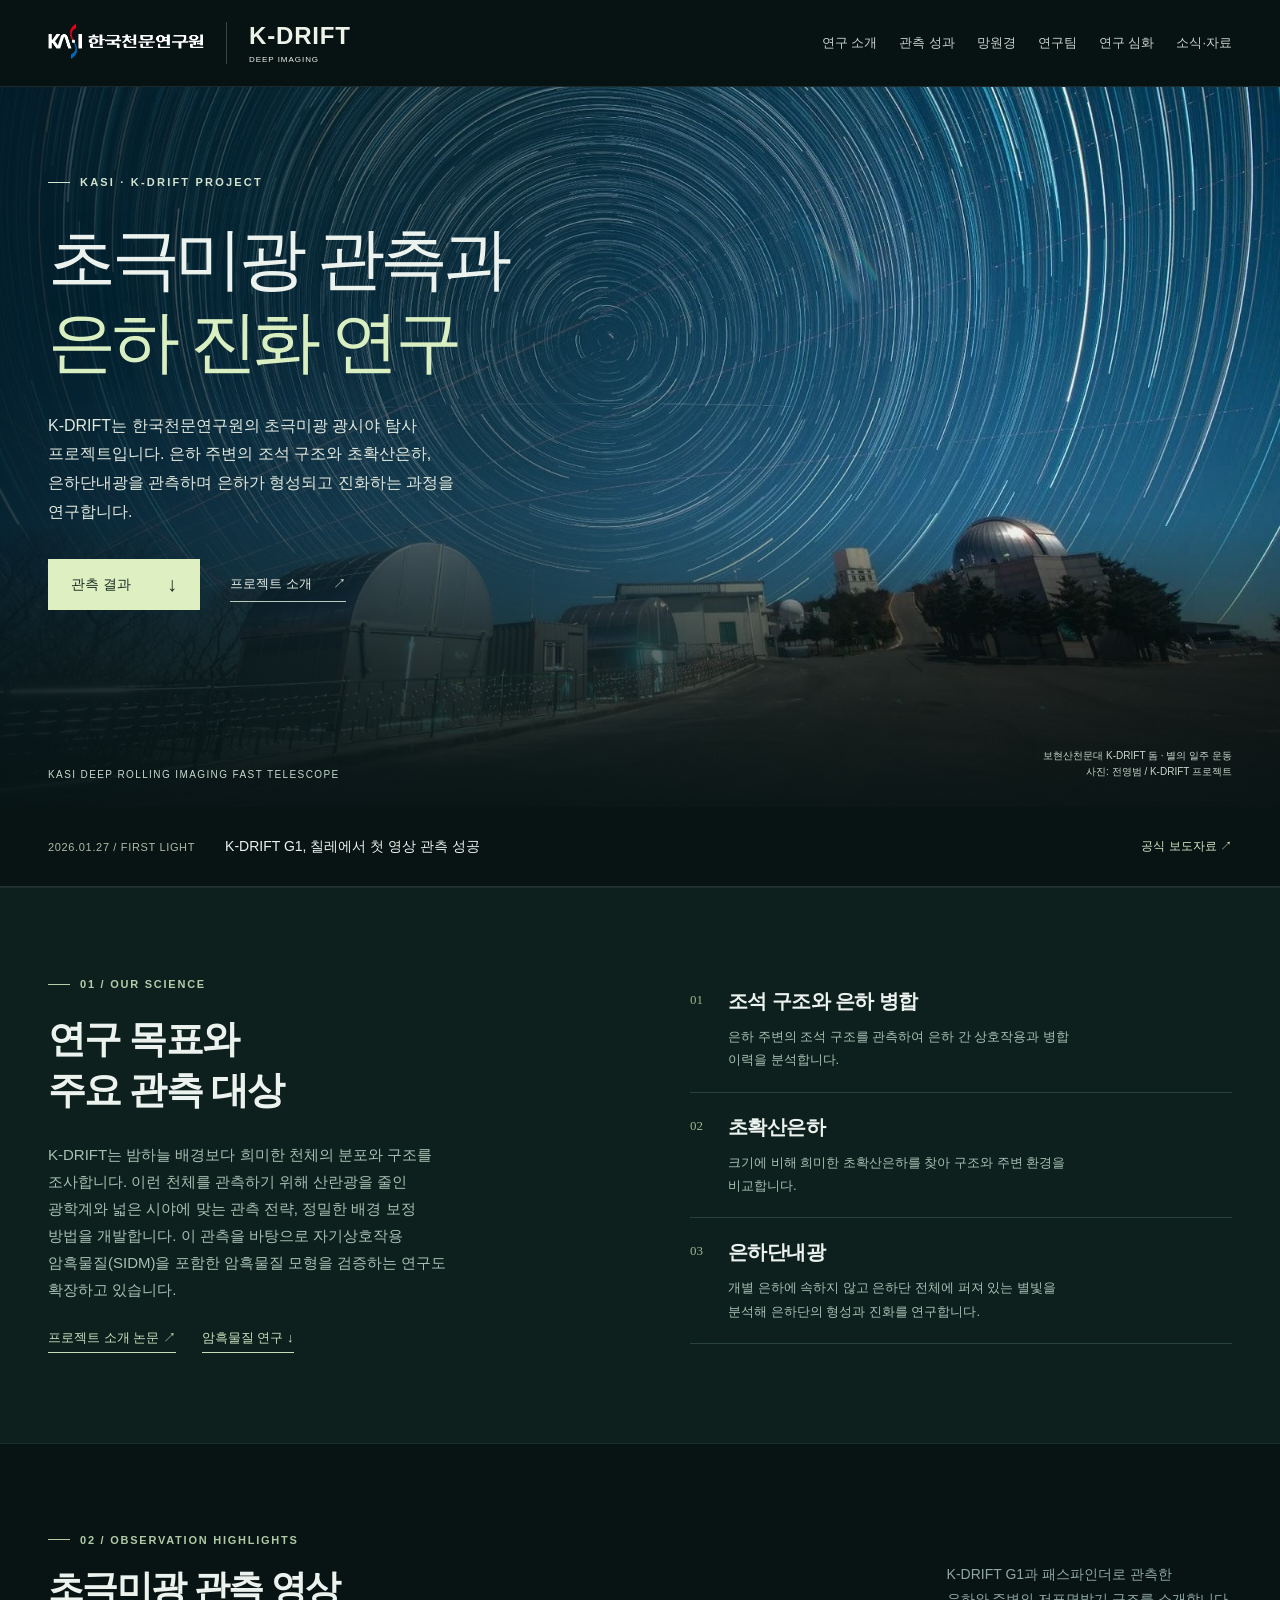
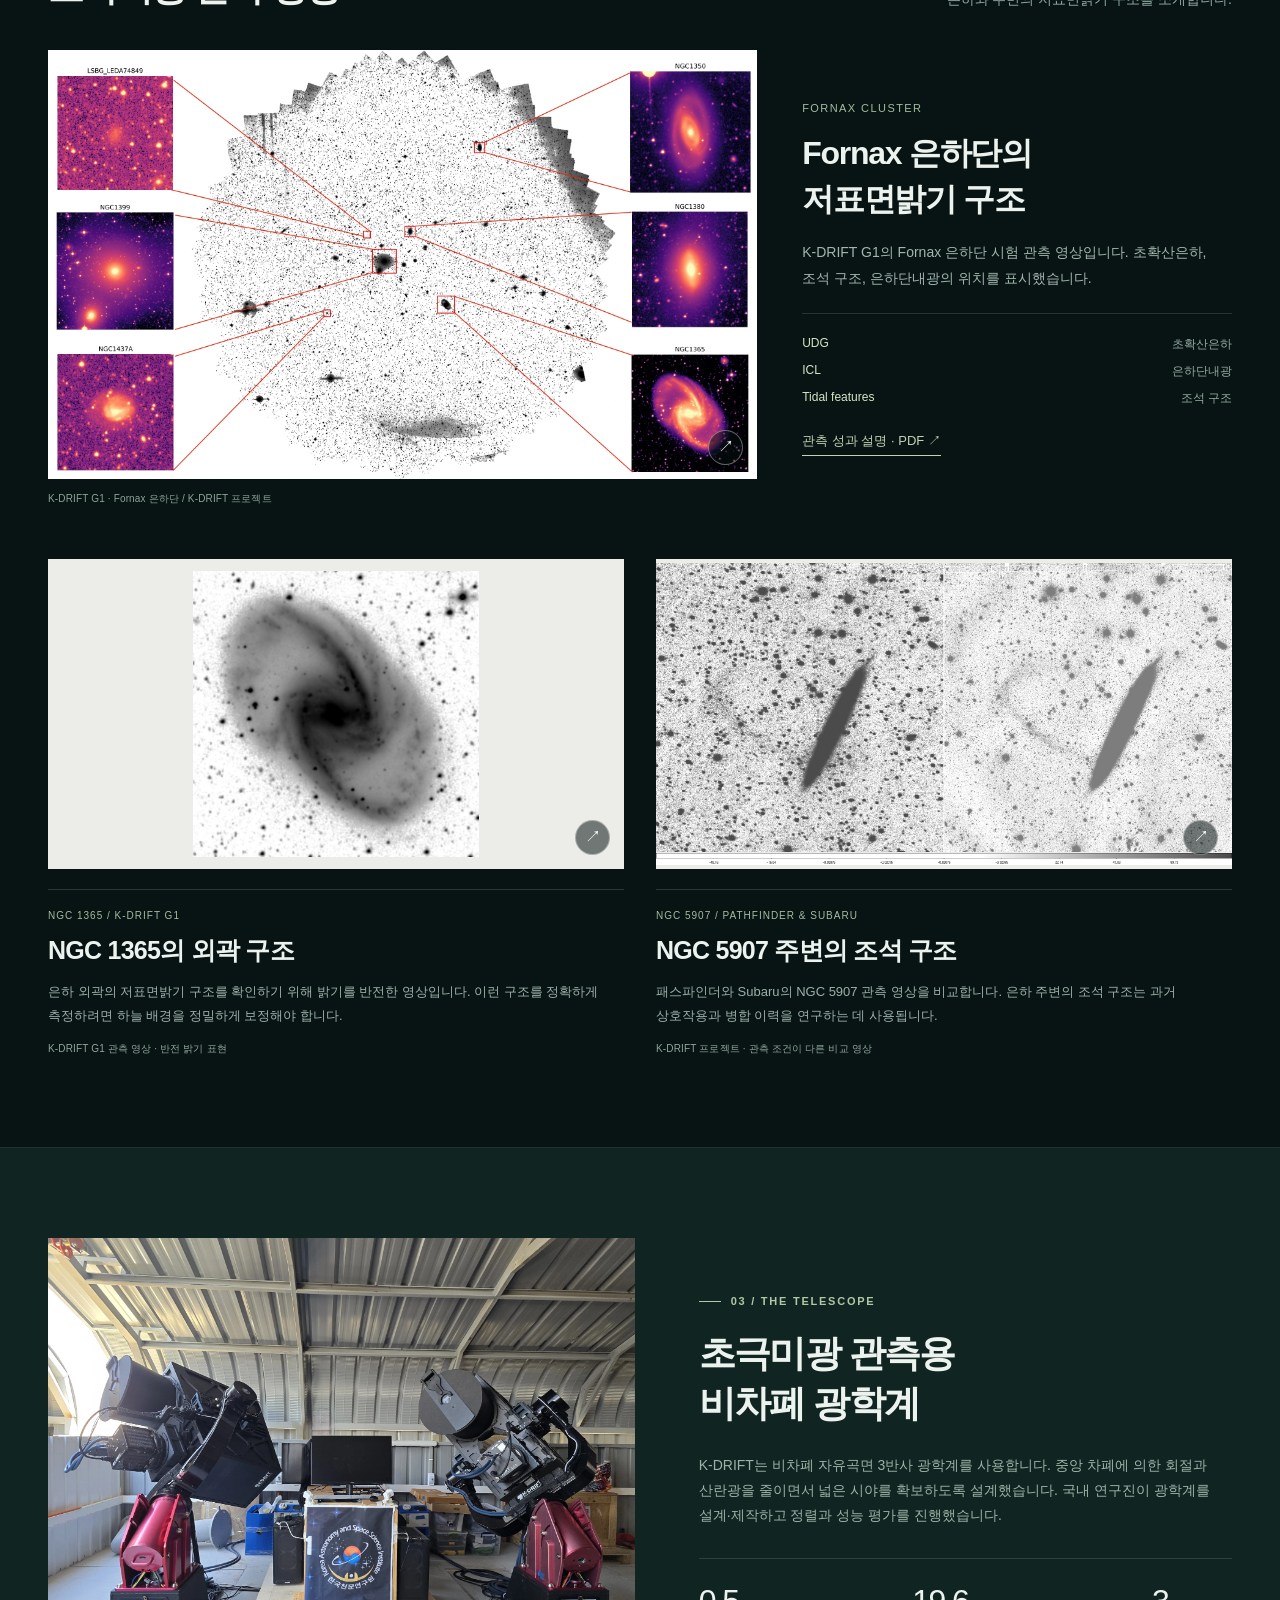
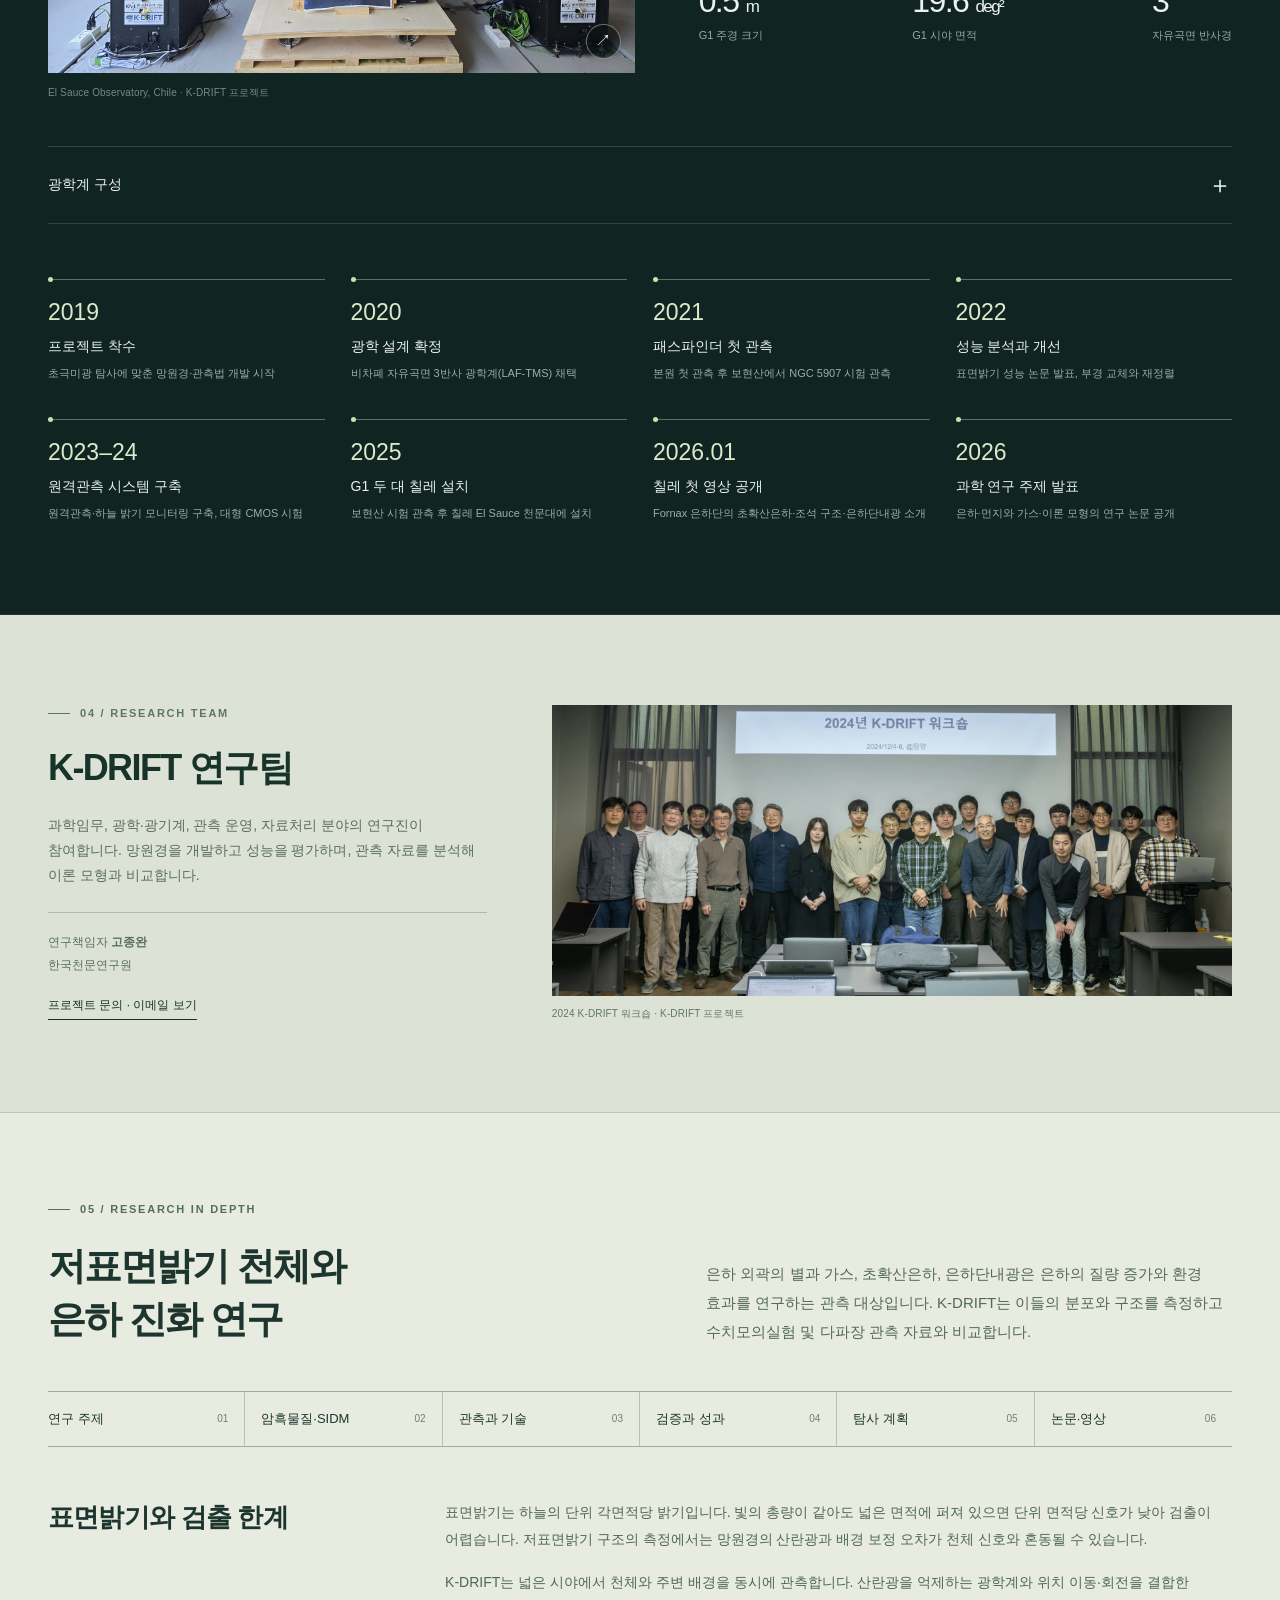
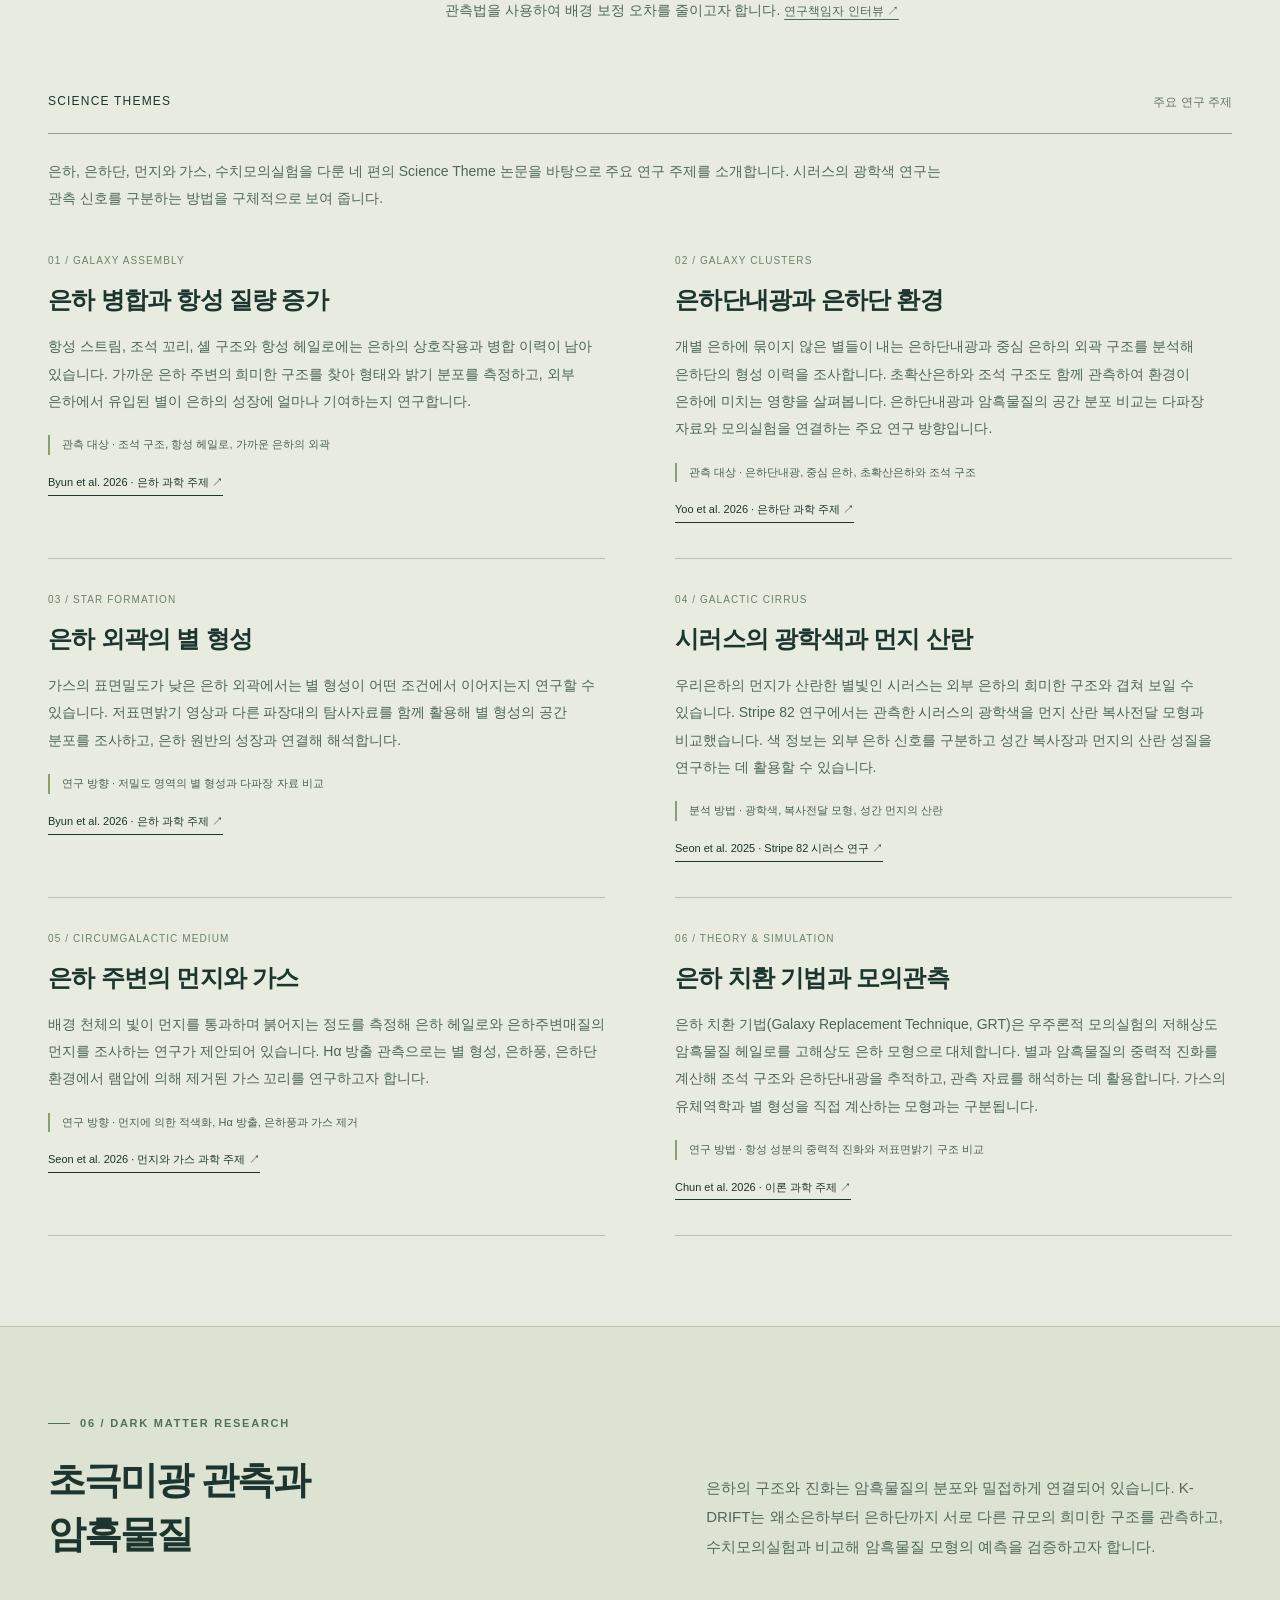
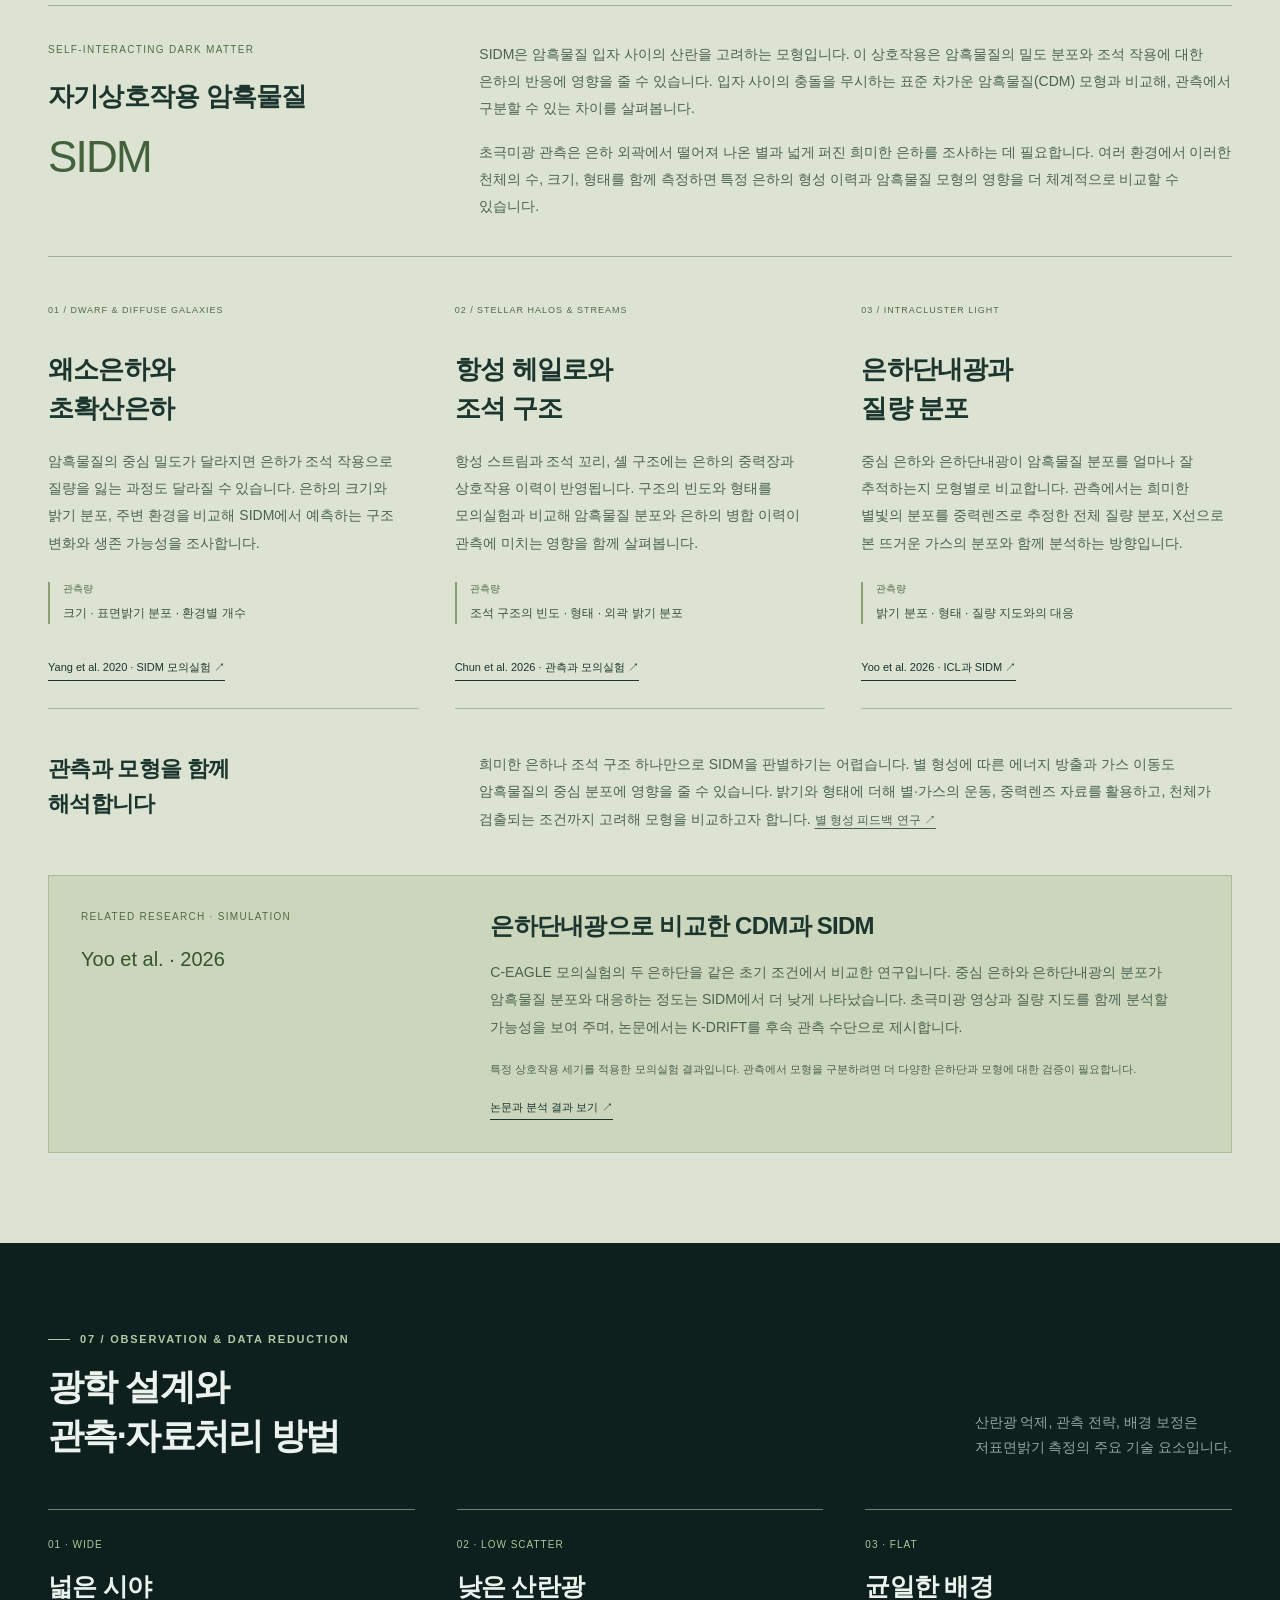
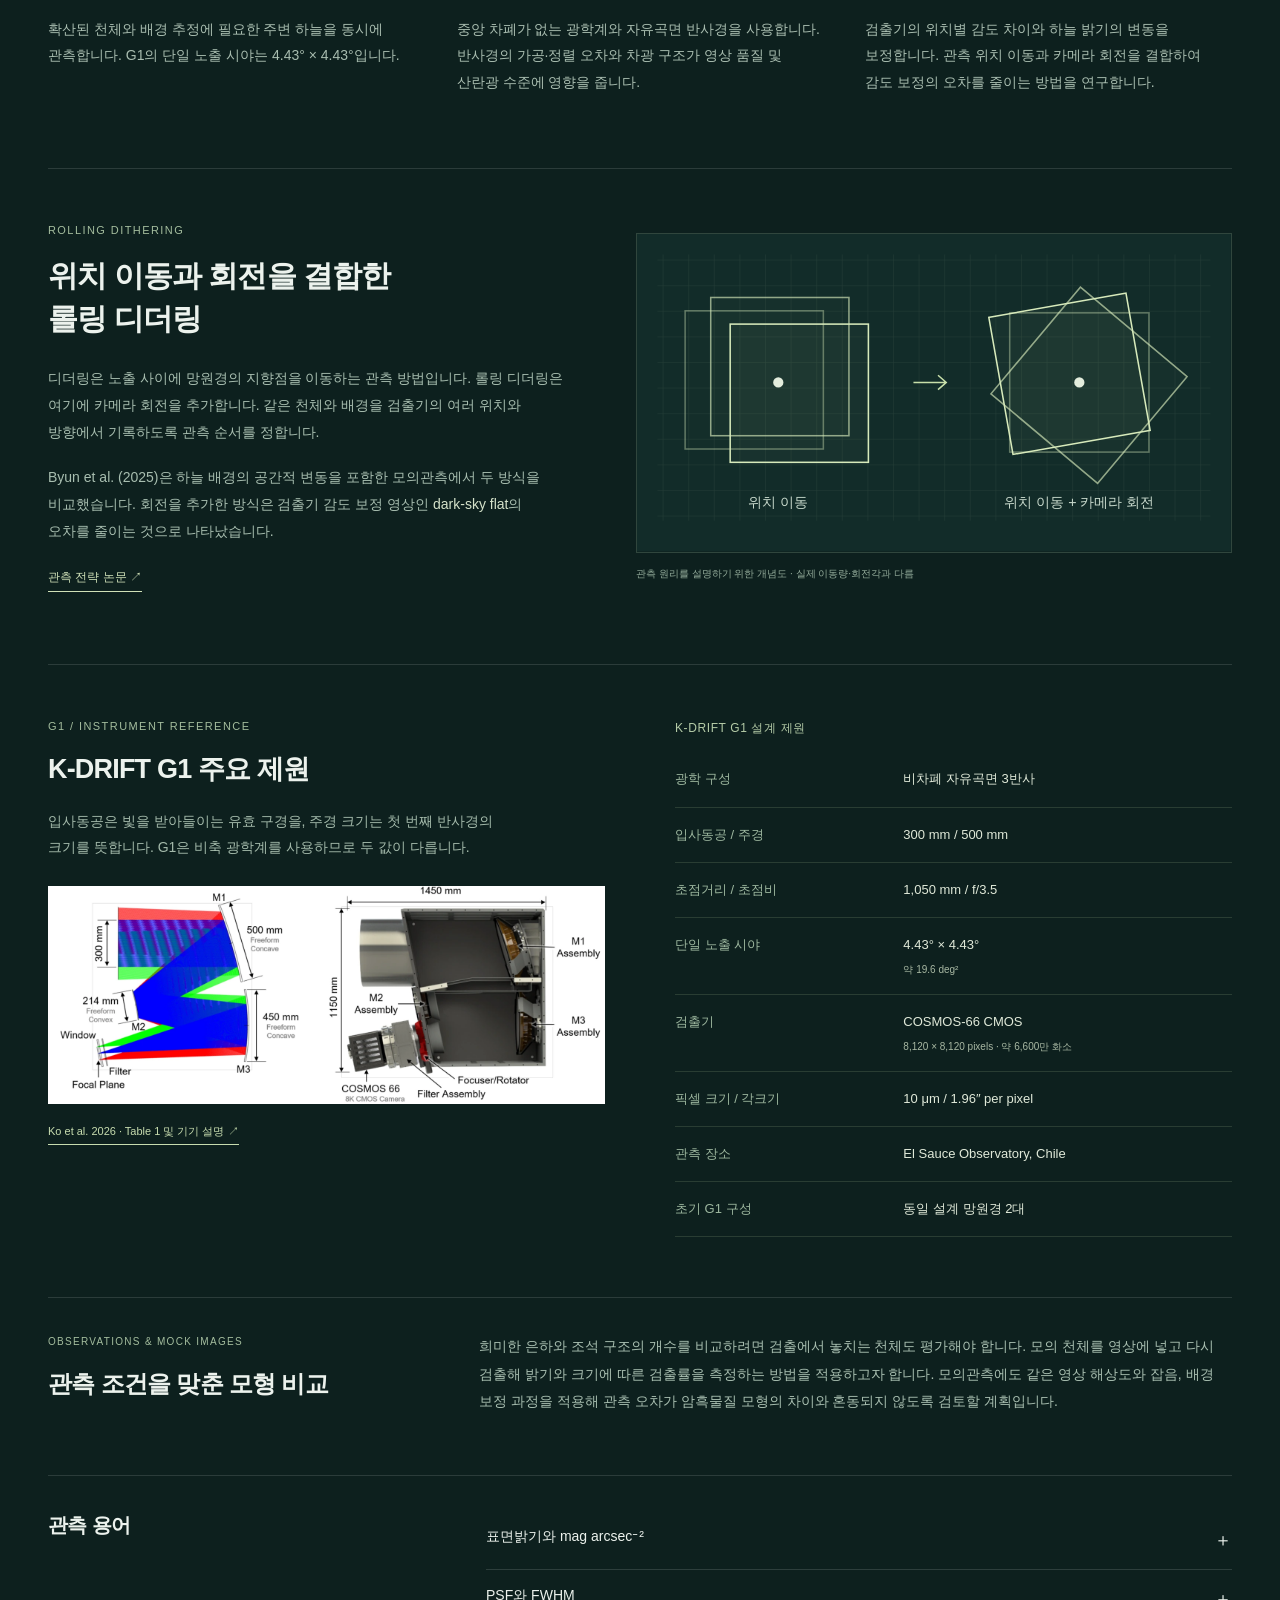
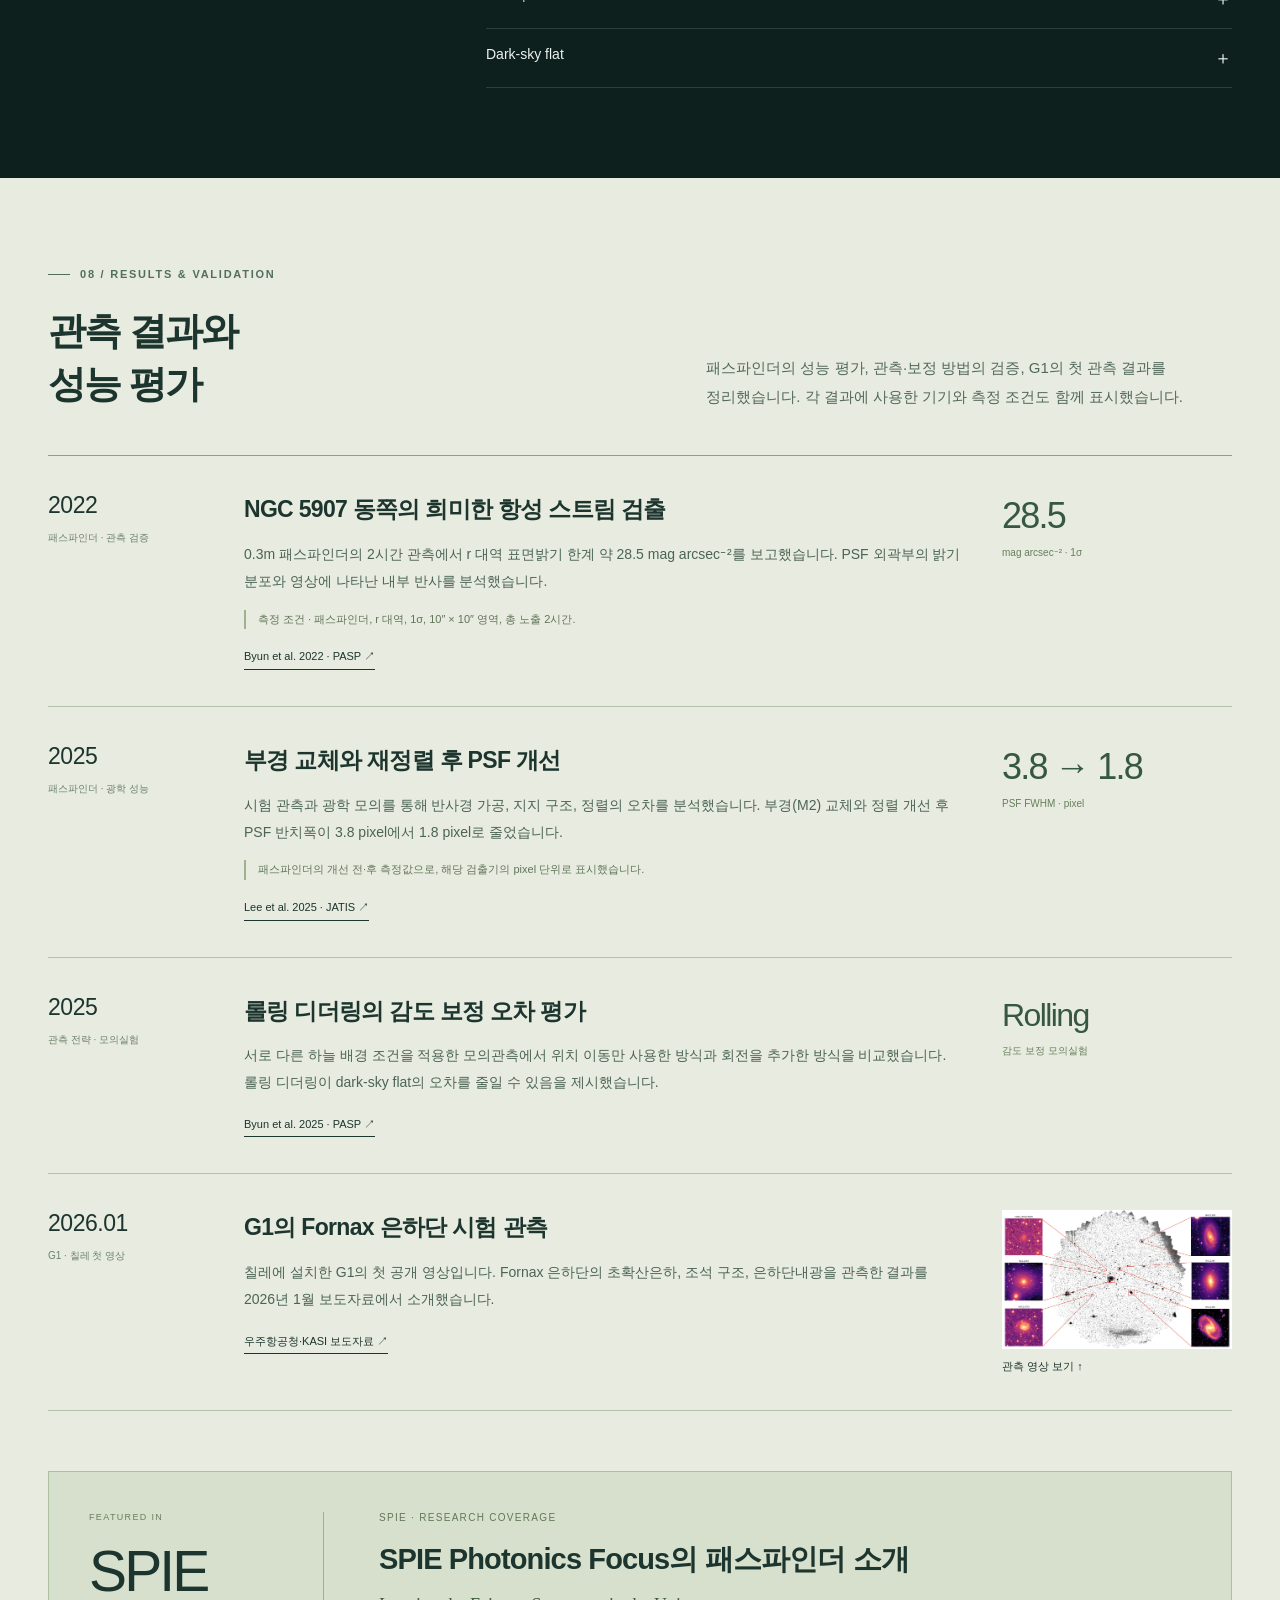
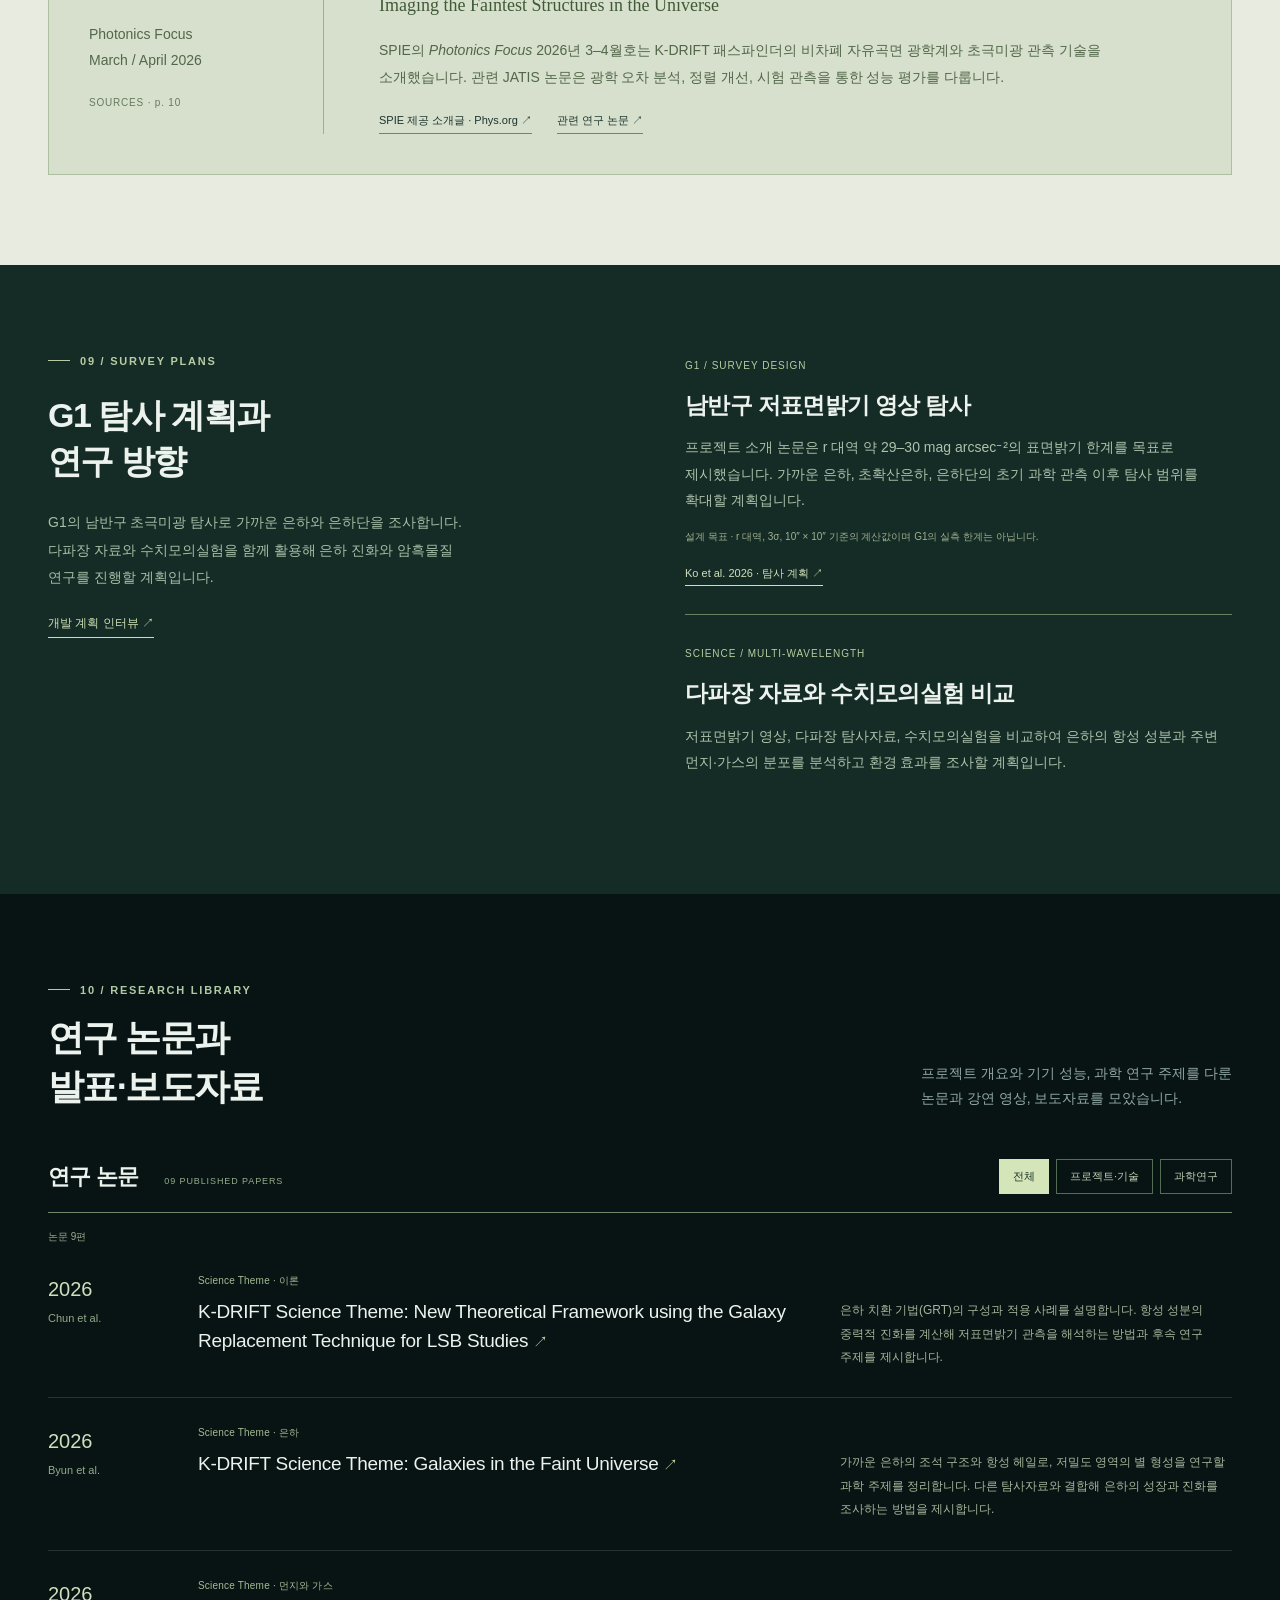
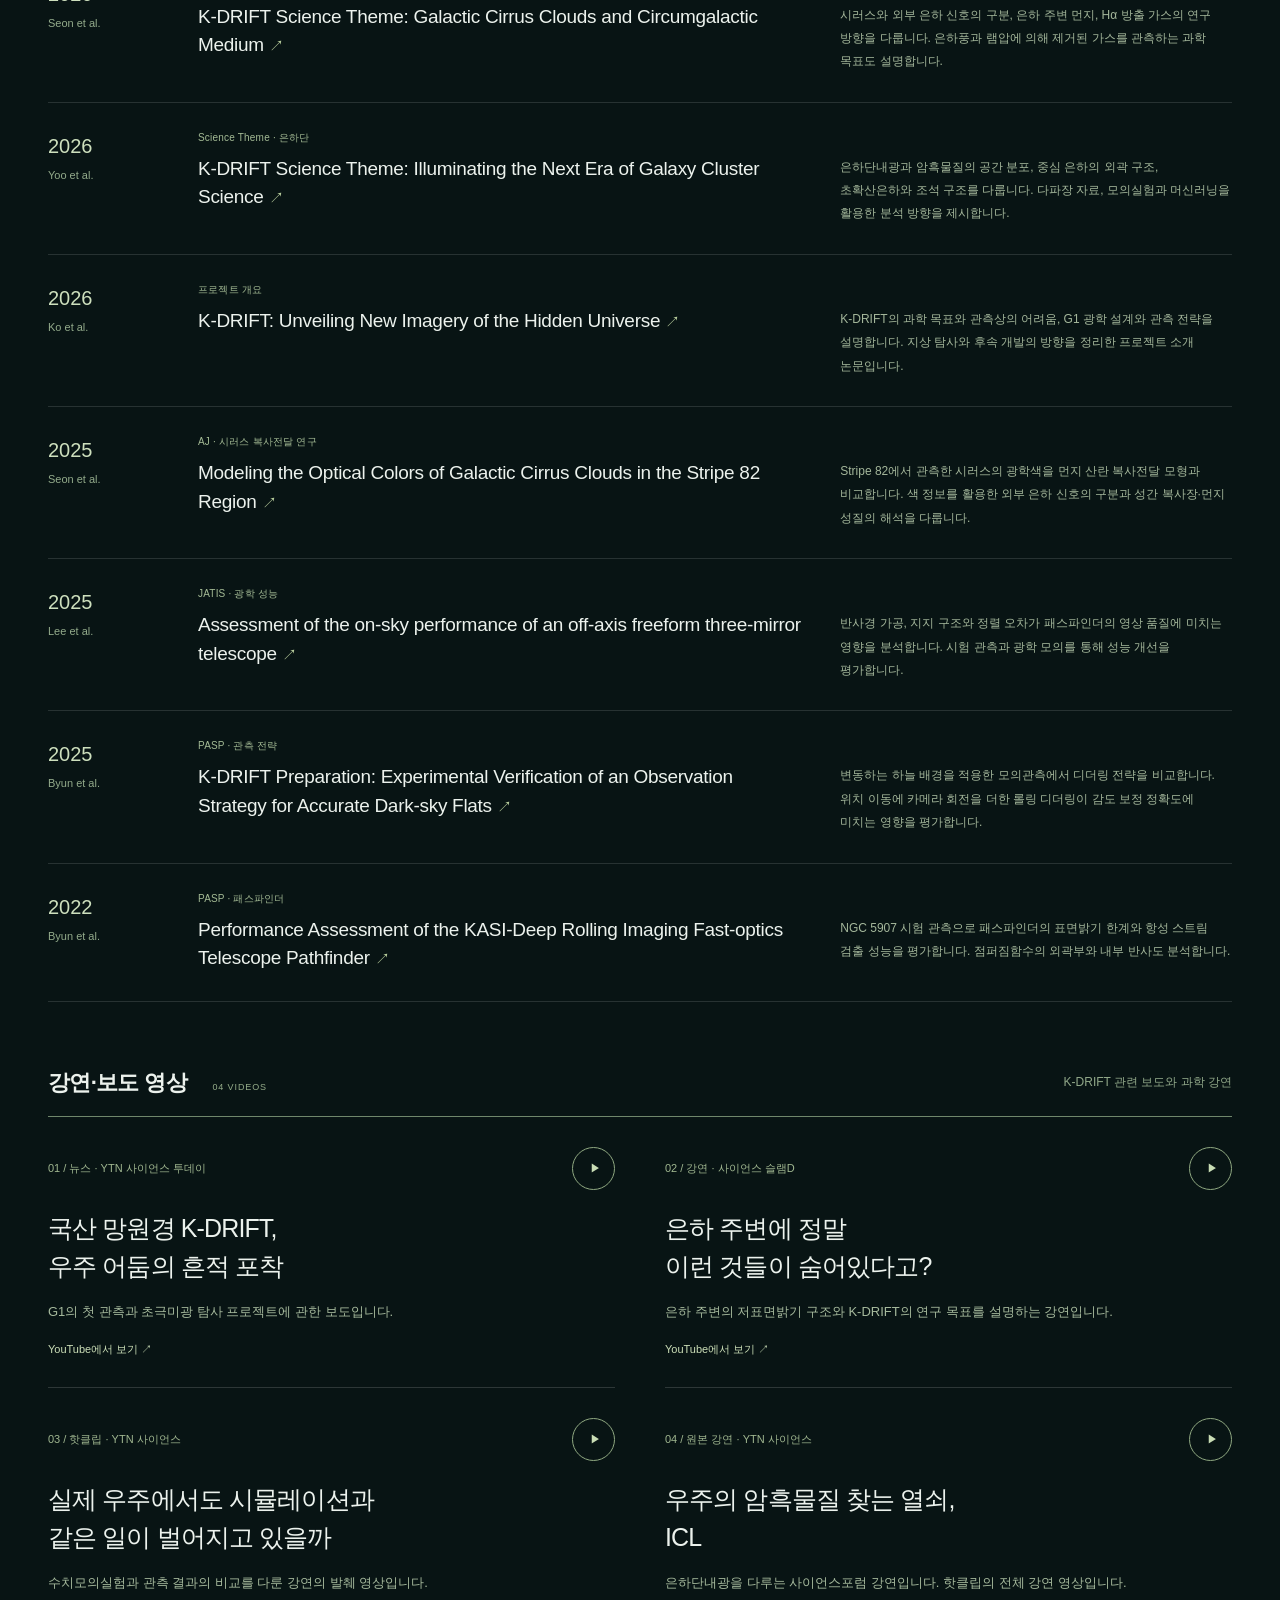
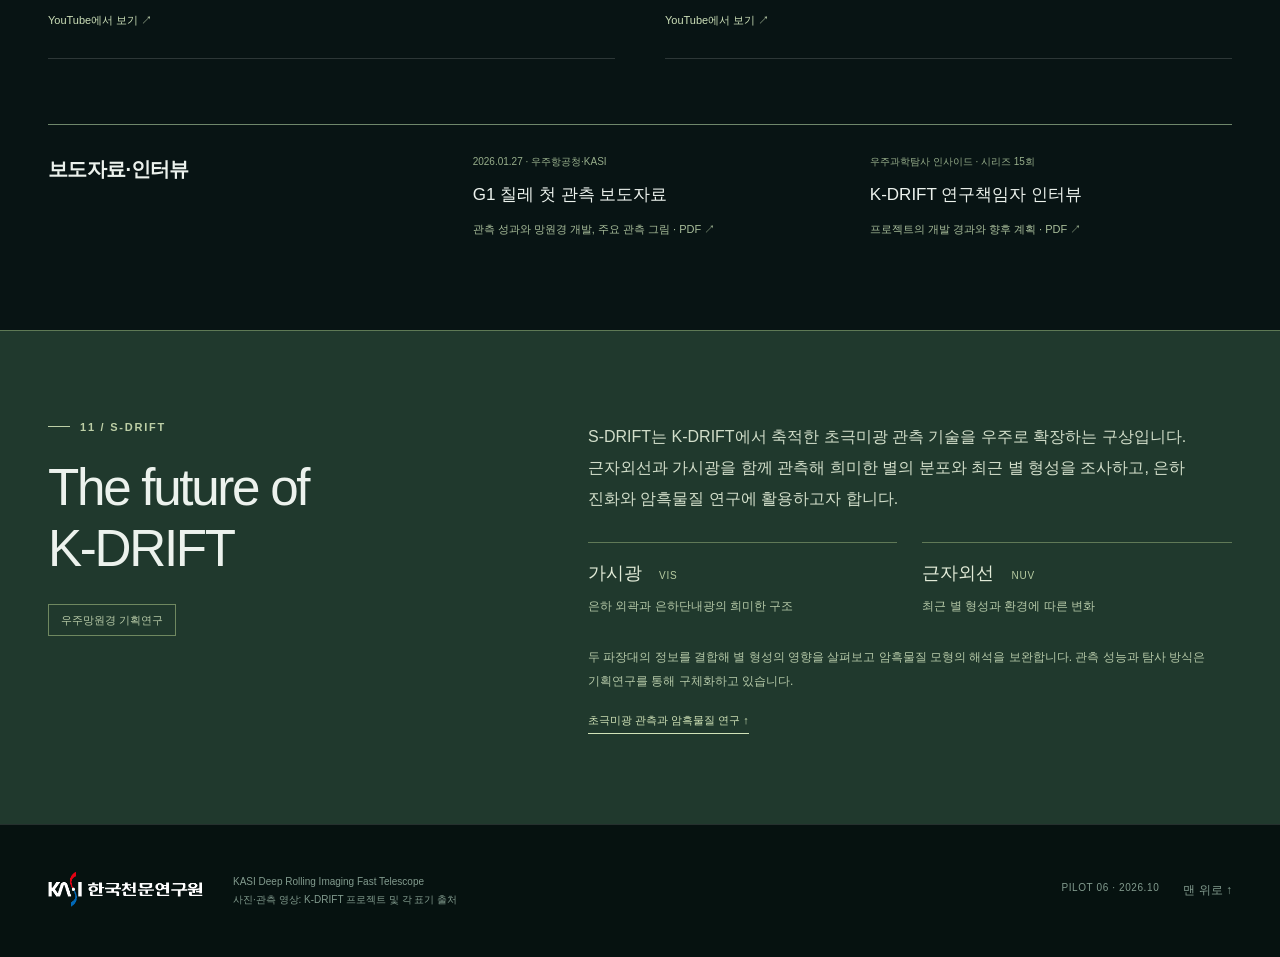
==== commit c3dd04e8: "Sync research themes and library with published papers and hide contact email" ====
--- a/index.html
+++ b/index.html
@@ -17,8 +17,8 @@
   <link rel="stylesheet" href="shared.css?v=pilot02">
   <link rel="stylesheet" href="d.css?v=pilot02">
   <link rel="stylesheet" href="pilot.css?v=pilot02">
-  <link rel="stylesheet" href="research.css?v=pilot05">
-  <script src="shared.js?v=pilot02" defer></script>
+  <link rel="stylesheet" href="research.css?v=pilot06">
+  <script src="shared.js?v=pilot06" defer></script>
   <script src="research.js?v=pilot02" defer></script>
 </head>
 <body>
@@ -77,7 +77,7 @@
     <ol class="milestones" aria-label="K-DRIFT 개발 이력"><li><time>2019</time><strong>프로젝트 착수</strong><p>초극미광 탐사에 맞춘 망원경·관측법 개발 시작</p></li><li><time>2020</time><strong>광학 설계 확정</strong><p>비차폐 자유곡면 3반사 광학계(LAF-TMS) 채택</p></li><li><time>2021</time><strong>패스파인더 첫 관측</strong><p>본원 첫 관측 후 보현산에서 NGC 5907 시험 관측</p></li><li><time>2022</time><strong>성능 분석과 개선</strong><p>표면밝기 성능 논문 발표, 부경 교체와 재정렬</p></li><li><time>2023–24</time><strong>원격관측 시스템 구축</strong><p>원격관측·하늘 밝기 모니터링 구축, 대형 CMOS 시험</p></li><li><time>2025</time><strong>G1 두 대 칠레 설치</strong><p>보현산 시험 관측 후 칠레 El Sauce 천문대에 설치</p></li><li><time>2026.01</time><strong>칠레 첫 영상 공개</strong><p>Fornax 은하단의 초확산은하·조석 구조·은하단내광 소개</p></li><li><time>2026</time><strong>과학 연구 주제 발표</strong><p>은하·먼지와 가스·이론 모형의 연구 논문 공개</p></li></ol></div>
   </section>
 
-  <section class="section people" id="team" aria-labelledby="team-title"><div class="people-layout wrap"><div><div class="eyebrow">04 / RESEARCH TEAM</div><h2 id="team-title">K-DRIFT 연구팀</h2><p>과학임무, 광학·광기계, 관측 운영, 자료처리 분야의 연구진이 참여합니다. 망원경을 개발하고 성능을 평가하며, 관측 자료를 분석해 이론 모형과 비교합니다.</p><p class="people-lead">연구책임자 <strong>고종완</strong><br>한국천문연구원</p><a class="text-link" href="mailto:jwko@kasi.re.kr">프로젝트 문의 · jwko@kasi.re.kr ↗</a></div><figure><img src="assets/team.webp" alt="2024년 K-DRIFT 워크숍에서 함께 촬영한 연구진 단체 사진" width="1920" height="822" loading="lazy"><figcaption class="photo-credit">2024 K-DRIFT 워크숍 · K-DRIFT 프로젝트</figcaption></figure></div></section>
+  <section class="section people" id="team" aria-labelledby="team-title"><div class="people-layout wrap"><div><div class="eyebrow">04 / RESEARCH TEAM</div><h2 id="team-title">K-DRIFT 연구팀</h2><p>과학임무, 광학·광기계, 관측 운영, 자료처리 분야의 연구진이 참여합니다. 망원경을 개발하고 성능을 평가하며, 관측 자료를 분석해 이론 모형과 비교합니다.</p><p class="people-lead">연구책임자 <strong>고종완</strong><br>한국천문연구원</p><button type="button" class="text-link contact-reveal" aria-expanded="false" aria-controls="contact-details">프로젝트 문의 · 이메일 보기</button><p id="contact-details" class="contact-details" aria-live="polite" hidden></p><noscript><p>이메일 문의 기능을 사용하려면 JavaScript를 활성화해 주세요.</p></noscript></div><figure><img src="assets/team.webp" alt="2024년 K-DRIFT 워크숍에서 함께 촬영한 연구진 단체 사진" width="1920" height="822" loading="lazy"><figcaption class="photo-credit">2024 K-DRIFT 워크숍 · K-DRIFT 프로젝트</figcaption></figure></div></section>
 
 
   <section class="section research-intro" id="research" aria-labelledby="research-title">
@@ -87,13 +87,14 @@
       <div class="research-primer"><h3>표면밝기와 검출 한계</h3><div><p>표면밝기는 하늘의 단위 각면적당 밝기입니다. 빛의 총량이 같아도 넓은 면적에 퍼져 있으면 단위 면적당 신호가 낮아 검출이 어렵습니다. 저표면밝기 구조의 측정에서는 망원경의 산란광과 배경 보정 오차가 천체 신호와 혼동될 수 있습니다.</p><p>K-DRIFT는 넓은 시야에서 천체와 주변 배경을 동시에 관측합니다. 산란광을 억제하는 광학계와 위치 이동·회전을 결합한 관측법을 사용하여 배경 보정 오차를 줄이고자 합니다. <a class="inline-source" href="assets/docs/kdrift-project-interview.pdf" target="_blank" rel="noopener">연구책임자 인터뷰 ↗</a></p></div></div>
       <div id="science-cases" class="science-cases">
         <div class="subsection-label">SCIENCE THEMES <span>주요 연구 주제</span></div>
+        <p class="themes-summary">은하, 은하단, 먼지와 가스, 수치모의실험을 다룬 네 편의 Science Theme 논문을 바탕으로 주요 연구 주제를 소개합니다. 시러스의 광학색 연구는 관측 신호를 구분하는 방법을 구체적으로 보여 줍니다.</p>
         <div class="questions-grid">
-          <article><span class="question-number">01 / GALAXY ASSEMBLY</span><h3>은하 병합과 항성 질량 증가</h3><p>항성 스트림, 조석 꼬리, 셸 구조는 은하 간 상호작용과 병합 과정에서 형성됩니다. 이들의 형태와 분포를 측정해 은하의 병합 이력과 외부 은하에서 유입된 항성 성분을 연구합니다.</p><p class="research-focus">관측 대상 · 조석 꼬리, 항성 스트림, 항성 헤일로</p><a class="source-link" href="https://arxiv.org/abs/2602.08283" target="_blank" rel="noopener">Byun et al. 2026 ↗</a></article>
-          <article><span class="question-number">02 / DIFFUSE GALAXIES</span><h3>초확산은하의 형성과 환경 효과</h3><p>초확산은하(ultra-diffuse galaxy, UDG)는 크기에 비해 표면밝기가 낮은 은하입니다. 서로 다른 환경에서 초확산은하를 찾아 크기, 밝기 분포, 조석 구조를 비교합니다. 이를 통해 형성 과정과 주변 환경의 영향을 조사합니다.</p><p class="research-focus">관측 대상 · 가까운 우주의 저표면밝기 은하와 UDG</p><a class="source-link" href="https://arxiv.org/abs/2510.22250" target="_blank" rel="noopener">프로젝트 과학 목표 ↗</a></article>
-          <article><span class="question-number">03 / INTRACLUSTER LIGHT</span><h3>은하단내광의 분포와 형성 과정</h3><p>은하단내광(intracluster light, ICL)은 개별 은하에 중력적으로 묶이지 않은 별들이 내는 빛입니다. 밝기 분포와 공간 구조를 분석해 은하가 조석 작용으로 질량을 잃는 과정과 은하단의 형성 이력을 연구합니다. G1의 Fornax 시험 관측 영상에는 은하단내광을 포함한 저표면밝기 구조가 표시되어 있습니다.</p><p class="research-focus">관측 대상 · 은하단내광과 중심 은하의 외곽 구조</p><a class="source-link" href="https://www.kasi.re.kr/kor/publication/post/newsMaterial/32216" target="_blank" rel="noopener">Fornax 관측 소개 ↗</a></article>
-          <article><span class="question-number">04 / STAR FORMATION</span><h3>은하 외곽의 별 형성</h3><p>은하 외곽은 가스의 표면밀도가 낮은 조건에서 별 형성을 연구할 수 있는 영역입니다. 저표면밝기 영상과 다파장 탐사자료를 비교하여 별 형성의 공간 분포와 은하 원반의 성장을 조사합니다.</p><p class="research-focus">연구 방향 · 저밀도 영역의 별 형성과 다파장 자료 비교</p><a class="source-link" href="https://arxiv.org/abs/2602.08283" target="_blank" rel="noopener">은하 과학 주제 논문 ↗</a></article>
-          <article><span class="question-number">05 / DUST & GAS</span><h3>성간 먼지와 은하주변매질</h3><p>우리은하 성간 먼지의 산란광인 시러스는 외부 은하의 저표면밝기 구조와 겹쳐 나타날 수 있습니다. 시러스와 외부 은하 신호를 구분하고 먼지의 분포와 성질을 조사합니다. Hα 관측을 통한 은하주변매질(circumgalactic medium, CGM)과 가스 꼬리 연구도 제안되어 있습니다.</p><p class="research-focus">연구 방향 · 성간 먼지, 은하 헤일로의 먼지, 이온화 가스</p><a class="source-link" href="https://arxiv.org/abs/2601.15665" target="_blank" rel="noopener">Seon et al. 2026 ↗</a></article>
-          <article><span class="question-number">06 / THEORY & SIMULATION</span><h3>수치모의실험과 관측 비교</h3><p>은하 치환 기법(Galaxy Replacement Technique, GRT)은 우주론적 모의실험의 일부 암흑물질 헤일로를 고해상도 은하 모형으로 대체하여 항성 성분의 중력적 진화를 계산합니다. 모의실험에서 생성한 저표면밝기 구조를 관측 자료와 비교하여 조석 상호작용과 은하 병합의 영향을 분석합니다.</p><p class="research-focus">연구 방법 · 수치모의실험과 저표면밝기 구조의 연결</p><a class="source-link" href="https://arxiv.org/abs/2603.07968" target="_blank" rel="noopener">Chun et al. 2026 ↗</a></article>
+          <article><span class="question-number">01 / GALAXY ASSEMBLY</span><h3>은하 병합과 항성 질량 증가</h3><p>항성 스트림, 조석 꼬리, 셸 구조와 항성 헤일로에는 은하의 상호작용과 병합 이력이 남아 있습니다. 가까운 은하 주변의 희미한 구조를 찾아 형태와 밝기 분포를 측정하고, 외부 은하에서 유입된 별이 은하의 성장에 얼마나 기여하는지 연구합니다.</p><p class="research-focus">관측 대상 · 조석 구조, 항성 헤일로, 가까운 은하의 외곽</p><a class="source-link" href="https://arxiv.org/abs/2602.08283" target="_blank" rel="noopener">Byun et al. 2026 · 은하 과학 주제 ↗</a></article>
+          <article><span class="question-number">02 / GALAXY CLUSTERS</span><h3>은하단내광과 은하단 환경</h3><p>개별 은하에 묶이지 않은 별들이 내는 은하단내광과 중심 은하의 외곽 구조를 분석해 은하단의 형성 이력을 조사합니다. 초확산은하와 조석 구조도 함께 관측하여 환경이 은하에 미치는 영향을 살펴봅니다. 은하단내광과 암흑물질의 공간 분포 비교는 다파장 자료와 모의실험을 연결하는 주요 연구 방향입니다.</p><p class="research-focus">관측 대상 · 은하단내광, 중심 은하, 초확산은하와 조석 구조</p><a class="source-link" href="https://arxiv.org/abs/2512.19787" target="_blank" rel="noopener">Yoo et al. 2026 · 은하단 과학 주제 ↗</a></article>
+          <article><span class="question-number">03 / STAR FORMATION</span><h3>은하 외곽의 별 형성</h3><p>가스의 표면밀도가 낮은 은하 외곽에서는 별 형성이 어떤 조건에서 이어지는지 연구할 수 있습니다. 저표면밝기 영상과 다른 파장대의 탐사자료를 함께 활용해 별 형성의 공간 분포를 조사하고, 은하 원반의 성장과 연결해 해석합니다.</p><p class="research-focus">연구 방향 · 저밀도 영역의 별 형성과 다파장 자료 비교</p><a class="source-link" href="https://arxiv.org/abs/2602.08283" target="_blank" rel="noopener">Byun et al. 2026 · 은하 과학 주제 ↗</a></article>
+          <article><span class="question-number">04 / GALACTIC CIRRUS</span><h3>시러스의 광학색과 먼지 산란</h3><p>우리은하의 먼지가 산란한 별빛인 시러스는 외부 은하의 희미한 구조와 겹쳐 보일 수 있습니다. Stripe 82 연구에서는 관측한 시러스의 광학색을 먼지 산란 복사전달 모형과 비교했습니다. 색 정보는 외부 은하 신호를 구분하고 성간 복사장과 먼지의 산란 성질을 연구하는 데 활용할 수 있습니다.</p><p class="research-focus">분석 방법 · 광학색, 복사전달 모형, 성간 먼지의 산란</p><a class="source-link" href="https://arxiv.org/abs/2510.19016" target="_blank" rel="noopener">Seon et al. 2025 · Stripe 82 시러스 연구 ↗</a></article>
+          <article><span class="question-number">05 / CIRCUMGALACTIC MEDIUM</span><h3>은하 주변의 먼지와 가스</h3><p>배경 천체의 빛이 먼지를 통과하며 붉어지는 정도를 측정해 은하 헤일로와 은하주변매질의 먼지를 조사하는 연구가 제안되어 있습니다. Hα 방출 관측으로는 별 형성, 은하풍, 은하단 환경에서 램압에 의해 제거된 가스 꼬리를 연구하고자 합니다.</p><p class="research-focus">연구 방향 · 먼지에 의한 적색화, Hα 방출, 은하풍과 가스 제거</p><a class="source-link" href="https://arxiv.org/abs/2601.15665" target="_blank" rel="noopener">Seon et al. 2026 · 먼지와 가스 과학 주제 ↗</a></article>
+          <article><span class="question-number">06 / THEORY & SIMULATION</span><h3>은하 치환 기법과 모의관측</h3><p>은하 치환 기법(Galaxy Replacement Technique, GRT)은 우주론적 모의실험의 저해상도 암흑물질 헤일로를 고해상도 은하 모형으로 대체합니다. 별과 암흑물질의 중력적 진화를 계산해 조석 구조와 은하단내광을 추적하고, 관측 자료를 해석하는 데 활용합니다. 가스의 유체역학과 별 형성을 직접 계산하는 모형과는 구분됩니다.</p><p class="research-focus">연구 방법 · 항성 성분의 중력적 진화와 저표면밝기 구조 비교</p><a class="source-link" href="https://arxiv.org/abs/2603.07968" target="_blank" rel="noopener">Chun et al. 2026 · 이론 과학 주제 ↗</a></article>
         </div>
       </div>
     </div>
@@ -116,7 +117,7 @@
     <div class="method-principles"><article><span>01 · WIDE</span><h3>넓은 시야</h3><p>확산된 천체와 배경 추정에 필요한 주변 하늘을 동시에 관측합니다. G1의 단일 노출 시야는 4.43° × 4.43°입니다.</p></article><article><span>02 · LOW SCATTER</span><h3>낮은 산란광</h3><p>중앙 차폐가 없는 광학계와 자유곡면 반사경을 사용합니다. 반사경의 가공·정렬 오차와 차광 구조가 영상 품질 및 산란광 수준에 영향을 줍니다.</p></article><article><span>03 · FLAT</span><h3>균일한 배경</h3><p>검출기의 위치별 감도 차이와 하늘 밝기의 변동을 보정합니다. 관측 위치 이동과 카메라 회전을 결합하여 감도 보정의 오차를 줄이는 방법을 연구합니다.</p></article></div>
     <div class="rolling-feature"><div><span class="small-label">ROLLING DITHERING</span><h3>위치 이동과 회전을 결합한<br>롤링 디더링</h3><p>디더링은 노출 사이에 망원경의 지향점을 이동하는 관측 방법입니다. 롤링 디더링은 여기에 카메라 회전을 추가합니다. 같은 천체와 배경을 검출기의 여러 위치와 방향에서 기록하도록 관측 순서를 정합니다.</p><p>Byun et al. (2025)은 하늘 배경의 공간적 변동을 포함한 모의관측에서 두 방식을 비교했습니다. 회전을 추가한 방식은 검출기 감도 보정 영상인 <em>dark-sky flat</em>의 오차를 줄이는 것으로 나타났습니다.</p><a class="text-link" href="https://arxiv.org/abs/2504.14914" target="_blank" rel="noopener">관측 전략 논문 ↗</a></div>
     <figure class="rolling-diagram"><svg viewBox="0 0 580 310" role="img" aria-labelledby="rolling-title rolling-desc"><title id="rolling-title">위치 이동과 카메라 회전을 결합하는 관측 개념</title><desc id="rolling-desc">왼쪽은 위치 이동만 적용한 노출 영역이고, 오른쪽은 위치 이동과 회전을 적용한 노출 영역입니다. 이동량과 회전각은 개념 설명을 위한 예시입니다.</desc><defs><pattern id="field-grid" width="25" height="25" patternUnits="userSpaceOnUse"><path d="M25 0H0V25" fill="none" stroke="#c3d7b3" stroke-opacity=".1"/></pattern></defs><rect width="580" height="310" fill="#122c29"/><rect x="20" y="20" width="540" height="260" fill="url(#field-grid)"/><g fill="#cce6ad" fill-opacity=".035" stroke="#d7eabb" stroke-width="1.5"><rect x="47" y="75" width="135" height="135" opacity=".4"/><rect x="72" y="62" width="135" height="135" opacity=".65"/><rect x="91" y="88" width="135" height="135"/><g transform="translate(432 145)"><rect x="-68" y="-68" width="136" height="136" opacity=".4"/><rect x="-59" y="-72" width="136" height="136" transform="rotate(40)" opacity=".65"/><rect x="-78" y="-60" width="136" height="136" transform="rotate(80)"/></g></g><g fill="#e4eddd"><circle cx="138" cy="145" r="5"/><circle cx="432" cy="145" r="5"/></g><path d="M270 145h32m-8-7 8 7-8 7" fill="none" stroke="#c7dfa9" stroke-width="1.5"/><g fill="#c7d8cb" font-size="14" text-anchor="middle"><text x="138" y="267">위치 이동</text><text x="432" y="267">위치 이동 + 카메라 회전</text></g></svg><figcaption>관측 원리를 설명하기 위한 개념도 · 실제 이동량·회전각과 다름</figcaption></figure></div>
-    <div class="technical-grid"><div><span class="small-label">G1 / INSTRUMENT REFERENCE</span><h3>K-DRIFT G1 주요 제원</h3><p>입사동공은 빛을 받아들이는 유효 구경을, 주경 크기는 첫 번째 반사경의 크기를 뜻합니다. G1은 비축 광학계를 사용하므로 두 값이 다릅니다.</p><img src="assets/optical-system.webp" alt="G1 비차폐 광학계의 광선 경로와 광기계 구조" width="1500" height="588" loading="lazy"><a class="source-link" href="https://arxiv.org/abs/2510.22250" target="_blank" rel="noopener">Ko et al. 2025 · Table 1 및 기기 설명 ↗</a></div><table class="spec-table"><caption>K-DRIFT G1 설계 제원</caption><tbody><tr><th scope="row">광학 구성</th><td>비차폐 자유곡면 3반사</td></tr><tr><th scope="row">입사동공 / 주경</th><td>300 mm / 500 mm</td></tr><tr><th scope="row">초점거리 / 초점비</th><td>1,050 mm / f/3.5</td></tr><tr><th scope="row">단일 노출 시야</th><td>4.43° × 4.43°<small>약 19.6 deg²</small></td></tr><tr><th scope="row">검출기</th><td>COSMOS-66 CMOS<small>8,120 × 8,120 pixels · 약 6,600만 화소</small></td></tr><tr><th scope="row">픽셀 크기 / 각크기</th><td>10 μm / 1.96″ per pixel</td></tr><tr><th scope="row">관측 장소</th><td>El Sauce Observatory, Chile</td></tr><tr><th scope="row">초기 G1 구성</th><td>동일 설계 망원경 2대</td></tr></tbody></table></div>
+    <div class="technical-grid"><div><span class="small-label">G1 / INSTRUMENT REFERENCE</span><h3>K-DRIFT G1 주요 제원</h3><p>입사동공은 빛을 받아들이는 유효 구경을, 주경 크기는 첫 번째 반사경의 크기를 뜻합니다. G1은 비축 광학계를 사용하므로 두 값이 다릅니다.</p><img src="assets/optical-system.webp" alt="G1 비차폐 광학계의 광선 경로와 광기계 구조" width="1500" height="588" loading="lazy"><a class="source-link" href="https://arxiv.org/abs/2510.22250" target="_blank" rel="noopener">Ko et al. 2026 · Table 1 및 기기 설명 ↗</a></div><table class="spec-table"><caption>K-DRIFT G1 설계 제원</caption><tbody><tr><th scope="row">광학 구성</th><td>비차폐 자유곡면 3반사</td></tr><tr><th scope="row">입사동공 / 주경</th><td>300 mm / 500 mm</td></tr><tr><th scope="row">초점거리 / 초점비</th><td>1,050 mm / f/3.5</td></tr><tr><th scope="row">단일 노출 시야</th><td>4.43° × 4.43°<small>약 19.6 deg²</small></td></tr><tr><th scope="row">검출기</th><td>COSMOS-66 CMOS<small>8,120 × 8,120 pixels · 약 6,600만 화소</small></td></tr><tr><th scope="row">픽셀 크기 / 각크기</th><td>10 μm / 1.96″ per pixel</td></tr><tr><th scope="row">관측 장소</th><td>El Sauce Observatory, Chile</td></tr><tr><th scope="row">초기 G1 구성</th><td>동일 설계 망원경 2대</td></tr></tbody></table></div>
     <div class="model-comparison"><div><span class="small-label">OBSERVATIONS &amp; MOCK IMAGES</span><h3>관측 조건을 맞춘 모형 비교</h3></div><p>희미한 은하와 조석 구조의 개수를 비교하려면 검출에서 놓치는 천체도 평가해야 합니다. 모의 천체를 영상에 넣고 다시 검출해 밝기와 크기에 따른 검출률을 측정하는 방법을 적용하고자 합니다. 모의관측에도 같은 영상 해상도와 잡음, 배경 보정 과정을 적용해 관측 오차가 암흑물질 모형의 차이와 혼동되지 않도록 검토할 계획입니다.</p></div>
     <div class="glossary"><h3>관측 용어</h3><details><summary>표면밝기와 mag arcsec⁻² <span aria-hidden="true">＋</span></summary><p>표면밝기는 하늘의 단위 각면적당 밝기이며, mag arcsec⁻²로 표시할 때 등급 값이 클수록 어둡습니다. 표면밝기 한계를 비교하려면 파장대, 노출시간, 측정 면적, 검출 기준(1σ·3σ 등)을 명시해야 합니다.</p></details><details><summary>PSF와 FWHM <span aria-hidden="true">＋</span></summary><p>PSF(point spread function, 점퍼짐함수)는 점광원의 빛이 영상에서 퍼지는 분포입니다. FWHM(full width at half maximum, 반치폭)은 최대 밝기의 절반에 해당하는 위치에서 측정한 폭입니다. 초극미광 관측에서는 중심부의 폭과 함께 PSF 외곽부의 산란광도 평가해야 합니다.</p></details><details><summary>Dark-sky flat <span aria-hidden="true">＋</span></summary><p>천체를 마스킹한 여러 관측 영상의 밤하늘 배경을 결합한 감도 보정 영상입니다. 검출기 위치에 따른 반응 차이를 보정하는 데 사용합니다. 하늘 배경의 공간적 구조가 보정 영상에 남지 않도록 관측 순서와 영상 결합 방법을 설계합니다.</p></details></div>
   </div></section>
@@ -130,20 +131,21 @@
     <aside class="spie-feature" aria-labelledby="spie-title"><div class="spie-edition"><span>FEATURED IN</span><strong>SPIE</strong><p>Photonics Focus<br>March / April 2026</p><small>SOURCES · p. 10</small></div><div><span class="small-label">SPIE · RESEARCH COVERAGE</span><h3 id="spie-title">SPIE Photonics Focus의 패스파인더 소개</h3><p class="spie-article-title" lang="en">Imaging the Faintest Structures in the Universe</p><p>SPIE의 <em>Photonics Focus</em> 2026년 3–4월호는 K-DRIFT 패스파인더의 비차폐 자유곡면 광학계와 초극미광 관측 기술을 소개했습니다. 관련 JATIS 논문은 광학 오차 분석, 정렬 개선, 시험 관측을 통한 성능 평가를 다룹니다.</p><div class="spie-links"><a href="https://phys.org/news/2025-12-drift-pathfinder-compact-telescope-faint.html" target="_blank" rel="noopener">SPIE 제공 소개글 · Phys.org ↗</a><a href="https://doi.org/10.1117/1.JATIS.11.4.048002" target="_blank" rel="noopener">관련 연구 논문 ↗</a></div></div></aside>
   </div></section>
 
-  <section class="section outlook-section" id="outlook" aria-labelledby="outlook-title"><div class="wrap outlook-layout"><div><div class="eyebrow">09 / SURVEY PLANS</div><h2 id="outlook-title">G1 탐사 계획과<br>연구 방향</h2><p>G1의 남반구 초극미광 탐사로 가까운 은하와 은하단을 조사합니다. 다파장 자료와 수치모의실험을 함께 활용해 은하 진화와 암흑물질 연구를 진행할 계획입니다.</p><a class="text-link" href="assets/docs/kdrift-project-interview.pdf" target="_blank" rel="noopener">개발 계획 인터뷰 ↗</a></div><div class="outlook-items"><article><span>G1 / SURVEY DESIGN</span><h3>남반구 저표면밝기 영상 탐사</h3><p>프로젝트 소개 논문은 r 대역 약 29–30 mag arcsec⁻²의 표면밝기 한계를 목표로 제시했습니다. 가까운 은하, 초확산은하, 은하단의 초기 과학 관측 이후 탐사 범위를 확대할 계획입니다.</p><small>설계 목표 · r 대역, 3σ, 10″ × 10″ 기준의 계산값이며 G1의 실측 한계는 아닙니다.</small><a class="source-link" href="https://arxiv.org/abs/2510.22250" target="_blank" rel="noopener">Ko et al. 2025 · 탐사 계획 ↗</a></article><article><span>SCIENCE / MULTI-WAVELENGTH</span><h3>다파장 자료와 수치모의실험 비교</h3><p>저표면밝기 영상, 다파장 탐사자료, 수치모의실험을 비교하여 은하의 항성 성분과 주변 먼지·가스의 분포를 분석하고 환경 효과를 조사할 계획입니다.</p></article></div></div></section>
+  <section class="section outlook-section" id="outlook" aria-labelledby="outlook-title"><div class="wrap outlook-layout"><div><div class="eyebrow">09 / SURVEY PLANS</div><h2 id="outlook-title">G1 탐사 계획과<br>연구 방향</h2><p>G1의 남반구 초극미광 탐사로 가까운 은하와 은하단을 조사합니다. 다파장 자료와 수치모의실험을 함께 활용해 은하 진화와 암흑물질 연구를 진행할 계획입니다.</p><a class="text-link" href="assets/docs/kdrift-project-interview.pdf" target="_blank" rel="noopener">개발 계획 인터뷰 ↗</a></div><div class="outlook-items"><article><span>G1 / SURVEY DESIGN</span><h3>남반구 저표면밝기 영상 탐사</h3><p>프로젝트 소개 논문은 r 대역 약 29–30 mag arcsec⁻²의 표면밝기 한계를 목표로 제시했습니다. 가까운 은하, 초확산은하, 은하단의 초기 과학 관측 이후 탐사 범위를 확대할 계획입니다.</p><small>설계 목표 · r 대역, 3σ, 10″ × 10″ 기준의 계산값이며 G1의 실측 한계는 아닙니다.</small><a class="source-link" href="https://arxiv.org/abs/2510.22250" target="_blank" rel="noopener">Ko et al. 2026 · 탐사 계획 ↗</a></article><article><span>SCIENCE / MULTI-WAVELENGTH</span><h3>다파장 자료와 수치모의실험 비교</h3><p>저표면밝기 영상, 다파장 탐사자료, 수치모의실험을 비교하여 은하의 항성 성분과 주변 먼지·가스의 분포를 분석하고 환경 효과를 조사할 계획입니다.</p></article></div></div></section>
 
   <section class="section resources-section wrap" id="resources" aria-labelledby="resources-title">
     <div class="section-heading"><div><div class="eyebrow">10 / RESEARCH LIBRARY</div><h2 id="resources-title">연구 논문과<br>발표·보도자료</h2></div><p>프로젝트 개요와 기기 성능, 과학 연구 주제를 다룬<br>논문과 강연 영상, 보도자료를 모았습니다.</p></div>
-    <div class="library-heading"><h3>연구 논문 <span>08 SELECTED PAPERS</span></h3><div class="paper-filters" role="group" aria-label="논문 주제 필터"><button type="button" data-filter="all" aria-pressed="true">전체</button><button type="button" data-filter="instrument" aria-pressed="false">프로젝트·기술</button><button type="button" data-filter="science" aria-pressed="false">과학연구</button></div></div><p class="paper-count" aria-live="polite">논문 8편</p>
+    <div class="library-heading"><h3>연구 논문 <span>09 PUBLISHED PAPERS</span></h3><div class="paper-filters" role="group" aria-label="논문 주제 필터"><button type="button" data-filter="all" aria-pressed="true">전체</button><button type="button" data-filter="instrument" aria-pressed="false">프로젝트·기술</button><button type="button" data-filter="science" aria-pressed="false">과학연구</button></div></div><p class="paper-count" aria-live="polite">논문 9편</p>
     <div class="publication-list">
-<article class="publication" data-topic="instrument"><div class="pub-year">2025<span>Ko et al.</span></div><div><span class="pub-topic">프로젝트 개요</span><h4 lang="en"><a href="https://arxiv.org/abs/2510.22250" target="_blank" rel="noopener">K-DRIFT: Unveiling New Imagery of the Hidden Universe <span aria-hidden="true">↗</span></a></h4></div><p>K-DRIFT의 과학 목표, G1 설계, 관측 전략과 탐사 계획을 설명합니다.</p></article>
-<article class="publication" data-topic="instrument"><div class="pub-year">2025<span>Lee et al.</span></div><div><span class="pub-topic">JATIS · 광학 성능</span><h4 lang="en"><a href="https://doi.org/10.1117/1.JATIS.11.4.048002" target="_blank" rel="noopener">Assessment of the on-sky performance of an off-axis freeform three-mirror telescope <span aria-hidden="true">↗</span></a></h4></div><p>자유곡면 반사경의 오차와 정렬 개선 효과를 분석하고 시험 관측으로 영상 품질을 평가합니다. SPIE 소개글에서 인용한 논문입니다.</p></article>
-<article class="publication" data-topic="instrument"><div class="pub-year">2025<span>Byun et al.</span></div><div><span class="pub-topic">PASP · 관측 전략</span><h4 lang="en"><a href="https://arxiv.org/abs/2504.14914" target="_blank" rel="noopener">K-DRIFT Preparation: Experimental Verification of an Observation Strategy for Accurate Dark-Sky Flats <span aria-hidden="true">↗</span></a></h4></div><p>하늘 배경의 변동이 감도 보정에 미치는 영향을 모의관측으로 분석하고 롤링 디더링의 효과를 평가합니다.</p></article>
-<article class="publication" data-topic="instrument"><div class="pub-year">2022<span>Byun et al.</span></div><div><span class="pub-topic">PASP · 패스파인더</span><h4 lang="en"><a href="https://arxiv.org/abs/2207.14553" target="_blank" rel="noopener">Performance Assessment of the KASI-Deep Rolling Imaging Fast-optics Telescope pathfinder <span aria-hidden="true">↗</span></a></h4></div><p>NGC 5907 관측을 통해 패스파인더의 표면밝기 한계와 저표면밝기 구조 검출 성능을 평가합니다.</p></article>
-<article class="publication" data-topic="science"><div class="pub-year">2026<span>Byun et al.</span></div><div><span class="pub-topic">Science Theme · 은하</span><h4 lang="en"><a href="https://arxiv.org/abs/2602.08283" target="_blank" rel="noopener">K-DRIFT Science Theme: Galaxies in the Faint Universe <span aria-hidden="true">↗</span></a></h4></div><p>가까운 은하의 저표면밝기 구조와 별 형성, 다른 탐사자료와의 비교를 포함한 과학 연구 주제를 제시합니다.</p></article>
-<article class="publication" data-topic="science"><div class="pub-year">2026<span>Seon et al.</span></div><div><span class="pub-topic">Science Theme · 먼지와 가스</span><h4 lang="en"><a href="https://arxiv.org/abs/2601.15665" target="_blank" rel="noopener">K-DRIFT Science Theme: Galactic Cirrus Clouds and Circumgalactic Medium <span aria-hidden="true">↗</span></a></h4></div><p>우리은하 시러스와 외부 은하 신호의 구분, 은하 주변 먼지와 Hα 방출 가스의 연구 가능성을 다룹니다.</p></article>
-<article class="publication" data-topic="science"><div class="pub-year">2026<span>Chun et al.</span></div><div><span class="pub-topic">Science Theme · 이론</span><h4 lang="en"><a href="https://arxiv.org/abs/2603.07968" target="_blank" rel="noopener">K-DRIFT Science Theme: New Theoretical Framework Using the Galaxy Replacement Technique for LSB studies <span aria-hidden="true">↗</span></a></h4></div><p>은하 치환 기법으로 항성 성분의 중력적 진화를 계산하고 저표면밝기 관측과 비교하는 방법을 제시합니다.</p></article>
-<article class="publication" data-topic="science"><div class="pub-year">2026<span>Yoo et al.</span></div><div><span class="pub-topic">관련 연구 · SIDM · 수치모의실험</span><h4 lang="en"><a href="https://arxiv.org/html/2604.03907v2" target="_blank" rel="noopener">Intracluster Light as a Probe for Dark Matter: Exploring SIDM and CDM with C-EAGLE <span aria-hidden="true">↗</span></a></h4></div><p>CDM과 SIDM에서 중심 은하·은하단내광과 암흑물질 분포의 대응 관계를 비교하고 K-DRIFT를 활용한 후속 관측 가능성을 논의합니다.</p></article>
+<article class="publication" id="paper-9" data-project-id="9" data-topic="science"><div class="pub-year">2026<span>Chun et al.</span></div><div><span class="pub-topic">Science Theme · 이론</span><h4 lang="en"><a href="https://arxiv.org/abs/2603.07968" target="_blank" rel="noopener">K-DRIFT Science Theme: New Theoretical Framework using the Galaxy Replacement Technique for LSB Studies <span aria-hidden="true">↗</span></a></h4></div><p>은하 치환 기법(GRT)의 구성과 적용 사례를 설명합니다. 항성 성분의 중력적 진화를 계산해 저표면밝기 관측을 해석하는 방법과 후속 연구 주제를 제시합니다.</p></article>
+<article class="publication" id="paper-8" data-project-id="8" data-topic="science"><div class="pub-year">2026<span>Byun et al.</span></div><div><span class="pub-topic">Science Theme · 은하</span><h4 lang="en"><a href="https://arxiv.org/abs/2602.08283" target="_blank" rel="noopener">K-DRIFT Science Theme: Galaxies in the Faint Universe <span aria-hidden="true">↗</span></a></h4></div><p>가까운 은하의 조석 구조와 항성 헤일로, 저밀도 영역의 별 형성을 연구할 과학 주제를 정리합니다. 다른 탐사자료와 결합해 은하의 성장과 진화를 조사하는 방법을 제시합니다.</p></article>
+<article class="publication" id="paper-7" data-project-id="7" data-topic="science"><div class="pub-year">2026<span>Seon et al.</span></div><div><span class="pub-topic">Science Theme · 먼지와 가스</span><h4 lang="en"><a href="https://arxiv.org/abs/2601.15665" target="_blank" rel="noopener">K-DRIFT Science Theme: Galactic Cirrus Clouds and Circumgalactic Medium <span aria-hidden="true">↗</span></a></h4></div><p>시러스와 외부 은하 신호의 구분, 은하 주변 먼지, Hα 방출 가스의 연구 방향을 다룹니다. 은하풍과 램압에 의해 제거된 가스를 관측하는 과학 목표도 설명합니다.</p></article>
+<article class="publication" id="paper-6" data-project-id="6" data-topic="science"><div class="pub-year">2026<span>Yoo et al.</span></div><div><span class="pub-topic">Science Theme · 은하단</span><h4 lang="en"><a href="https://arxiv.org/abs/2512.19787" target="_blank" rel="noopener">K-DRIFT Science Theme: Illuminating the Next Era of Galaxy Cluster Science <span aria-hidden="true">↗</span></a></h4></div><p>은하단내광과 암흑물질의 공간 분포, 중심 은하의 외곽 구조, 초확산은하와 조석 구조를 다룹니다. 다파장 자료, 모의실험과 머신러닝을 활용한 분석 방향을 제시합니다.</p></article>
+<article class="publication" id="paper-5" data-project-id="5" data-topic="instrument"><div class="pub-year">2026<span>Ko et al.</span></div><div><span class="pub-topic">프로젝트 개요</span><h4 lang="en"><a href="https://arxiv.org/abs/2510.22250" target="_blank" rel="noopener">K-DRIFT: Unveiling New Imagery of the Hidden Universe <span aria-hidden="true">↗</span></a></h4></div><p>K-DRIFT의 과학 목표와 관측상의 어려움, G1 광학 설계와 관측 전략을 설명합니다. 지상 탐사와 후속 개발의 방향을 정리한 프로젝트 소개 논문입니다.</p></article>
+<article class="publication" id="paper-4" data-project-id="4" data-topic="science"><div class="pub-year">2025<span>Seon et al.</span></div><div><span class="pub-topic">AJ · 시러스 복사전달 연구</span><h4 lang="en"><a href="https://arxiv.org/abs/2510.19016" target="_blank" rel="noopener">Modeling the Optical Colors of Galactic Cirrus Clouds in the Stripe 82 Region <span aria-hidden="true">↗</span></a></h4></div><p>Stripe 82에서 관측한 시러스의 광학색을 먼지 산란 복사전달 모형과 비교합니다. 색 정보를 활용한 외부 은하 신호의 구분과 성간 복사장·먼지 성질의 해석을 다룹니다.</p></article>
+<article class="publication" id="paper-3" data-project-id="3" data-topic="instrument"><div class="pub-year">2025<span>Lee et al.</span></div><div><span class="pub-topic">JATIS · 광학 성능</span><h4 lang="en"><a href="https://doi.org/10.1117/1.JATIS.11.4.048002" target="_blank" rel="noopener">Assessment of the on-sky performance of an off-axis freeform three-mirror telescope <span aria-hidden="true">↗</span></a></h4></div><p>반사경 가공, 지지 구조와 정렬 오차가 패스파인더의 영상 품질에 미치는 영향을 분석합니다. 시험 관측과 광학 모의를 통해 성능 개선을 평가합니다.</p></article>
+<article class="publication" id="paper-2" data-project-id="2" data-topic="instrument"><div class="pub-year">2025<span>Byun et al.</span></div><div><span class="pub-topic">PASP · 관측 전략</span><h4 lang="en"><a href="https://arxiv.org/abs/2504.14914" target="_blank" rel="noopener">K-DRIFT Preparation: Experimental Verification of an Observation Strategy for Accurate Dark-sky Flats <span aria-hidden="true">↗</span></a></h4></div><p>변동하는 하늘 배경을 적용한 모의관측에서 디더링 전략을 비교합니다. 위치 이동에 카메라 회전을 더한 롤링 디더링이 감도 보정 정확도에 미치는 영향을 평가합니다.</p></article>
+<article class="publication" id="paper-1" data-project-id="1" data-topic="instrument"><div class="pub-year">2022<span>Byun et al.</span></div><div><span class="pub-topic">PASP · 패스파인더</span><h4 lang="en"><a href="https://arxiv.org/abs/2207.14553" target="_blank" rel="noopener">Performance Assessment of the KASI-Deep Rolling Imaging Fast-optics Telescope Pathfinder <span aria-hidden="true">↗</span></a></h4></div><p>NGC 5907 시험 관측으로 패스파인더의 표면밝기 한계와 항성 스트림 검출 성능을 평가합니다. 점퍼짐함수의 외곽부와 내부 반사도 분석합니다.</p></article>
 </div>
     <div class="media-library" id="videos"><div class="library-heading"><h3>강연·보도 영상 <span>04 VIDEOS</span></h3><p>K-DRIFT 관련 보도와 과학 강연</p></div><div class="video-grid">
 <a class="video-story" href="https://www.youtube.com/watch?v=aq_H6B_kgLw" target="_blank" rel="noopener"><div class="video-top"><span>01 / 뉴스 · YTN 사이언스 투데이</span><span class="play-icon" aria-hidden="true">▶</span></div><h4>국산 망원경 K-DRIFT,<br>우주 어둠의 흔적 포착</h4><p>G1의 첫 관측과 초극미광 탐사 프로젝트에 관한 보도입니다.</p><span class="resource-action">YouTube에서 보기 ↗</span></a>
@@ -155,7 +157,7 @@
   </section>
   <section class="section future-section" id="s-drift" aria-labelledby="future-title"><div class="wrap future-layout"><div><div class="eyebrow">11 / S-DRIFT</div><h2 id="future-title" lang="en">The future of<br>K-DRIFT</h2><p class="future-status">우주망원경 기획연구</p></div><div><p class="future-intro">S-DRIFT는 K-DRIFT에서 축적한 초극미광 관측 기술을 우주로 확장하는 구상입니다. 근자외선과 가시광을 함께 관측해 희미한 별의 분포와 최근 별 형성을 조사하고, 은하 진화와 암흑물질 연구에 활용하고자 합니다.</p><dl class="future-bands"><div><dt>가시광 <span>VIS</span></dt><dd>은하 외곽과 은하단내광의 희미한 구조</dd></div><div><dt>근자외선 <span>NUV</span></dt><dd>최근 별 형성과 환경에 따른 변화</dd></div></dl><p class="future-note">두 파장대의 정보를 결합해 별 형성의 영향을 살펴보고 암흑물질 모형의 해석을 보완합니다. 관측 성능과 탐사 방식은 기획연구를 통해 구체화하고 있습니다.</p><a class="source-link" href="#dark-matter">초극미광 관측과 암흑물질 연구 ↑</a></div></div></section>
 </main>
-<footer class="footer"><div class="wrap"><div class="footer-identity"><a href="https://www.kasi.re.kr/" target="_blank" rel="noopener"><img src="assets/kasi-signature-white.png" width="600" height="240" alt="한국천문연구원 홈페이지"></a><small>KASI Deep Rolling Imaging Fast Telescope<br>사진·관측 영상: K-DRIFT 프로젝트 및 각 표기 출처</small></div><div class="footer-links"><span>PILOT 05 · 2026.10</span><a href="#main">맨 위로 ↑</a></div></div></footer>
+<footer class="footer"><div class="wrap"><div class="footer-identity"><a href="https://www.kasi.re.kr/" target="_blank" rel="noopener"><img src="assets/kasi-signature-white.png" width="600" height="240" alt="한국천문연구원 홈페이지"></a><small>KASI Deep Rolling Imaging Fast Telescope<br>사진·관측 영상: K-DRIFT 프로젝트 및 각 표기 출처</small></div><div class="footer-links"><span>PILOT 06 · 2026.10</span><a href="#main">맨 위로 ↑</a></div></div></footer>
 <dialog id="image-viewer" aria-label="관측 이미지 보기"><button class="viewer-close" autofocus>닫기 ×</button><figure><img alt=""><figcaption></figcaption></figure></dialog>
 </body>
 </html>
--- a/research.css
+++ b/research.css
@@ -21,6 +21,10 @@
 .subsection-label{font-size:12px;letter-spacing:.1em;border-bottom:1px solid #8ea38d;padding-bottom:22px;display:flex;justify-content:space-between;gap:20px}
 .subsection-label span{font-size:12px;letter-spacing:0;color:#607762}
 .questions-grid{display:grid;grid-template-columns:1fr 1fr;column-gap:70px}
+.themes-summary{font-size:14px;line-height:1.95;color:#4e675a;margin:24px 0 8px;max-width:900px}
+.contact-reveal{background:none;padding:0 0 5px;text-align:left}
+.people .contact-details{font-size:13px;margin-top:14px;overflow-wrap:anywhere}
+.contact-details a{text-decoration:underline;text-underline-offset:4px}
 .questions-grid article{padding:35px 0;border-bottom:1px solid #b5c3ad}
 .question-number{display:block;font-size:10px;letter-spacing:.11em;color:#698368;margin-bottom:16px}
 .questions-grid h3{font-size:24px;line-height:1.5;margin-bottom:15px}
@@ -222,6 +226,7 @@
   .research-primer{margin-bottom:40px}.research-primer h3{font-size:24px}.research-primer p{font-size:13px}
   .subsection-label{display:block;font-size:10px}.subsection-label span{display:block;font-size:11px;margin-top:10px}
   .questions-grid{grid-template-columns:1fr}.questions-grid article{padding:27px 0}.questions-grid h3{font-size:22px}.questions-grid article>p{font-size:13px}
+  .themes-summary{font-size:13px}
   .method-principles{grid-template-columns:1fr;gap:26px;margin-top:32px}.method-principles h3{margin-top:12px}
   .rolling-feature,.technical-grid{margin-top:40px;padding-top:32px}.rolling-feature h3{font-size:26px}.rolling-feature p{font-size:13px}
   .rolling-diagram figcaption{font-size:9px}.technical-grid h3{font-size:25px}.technical-grid p{font-size:13px}
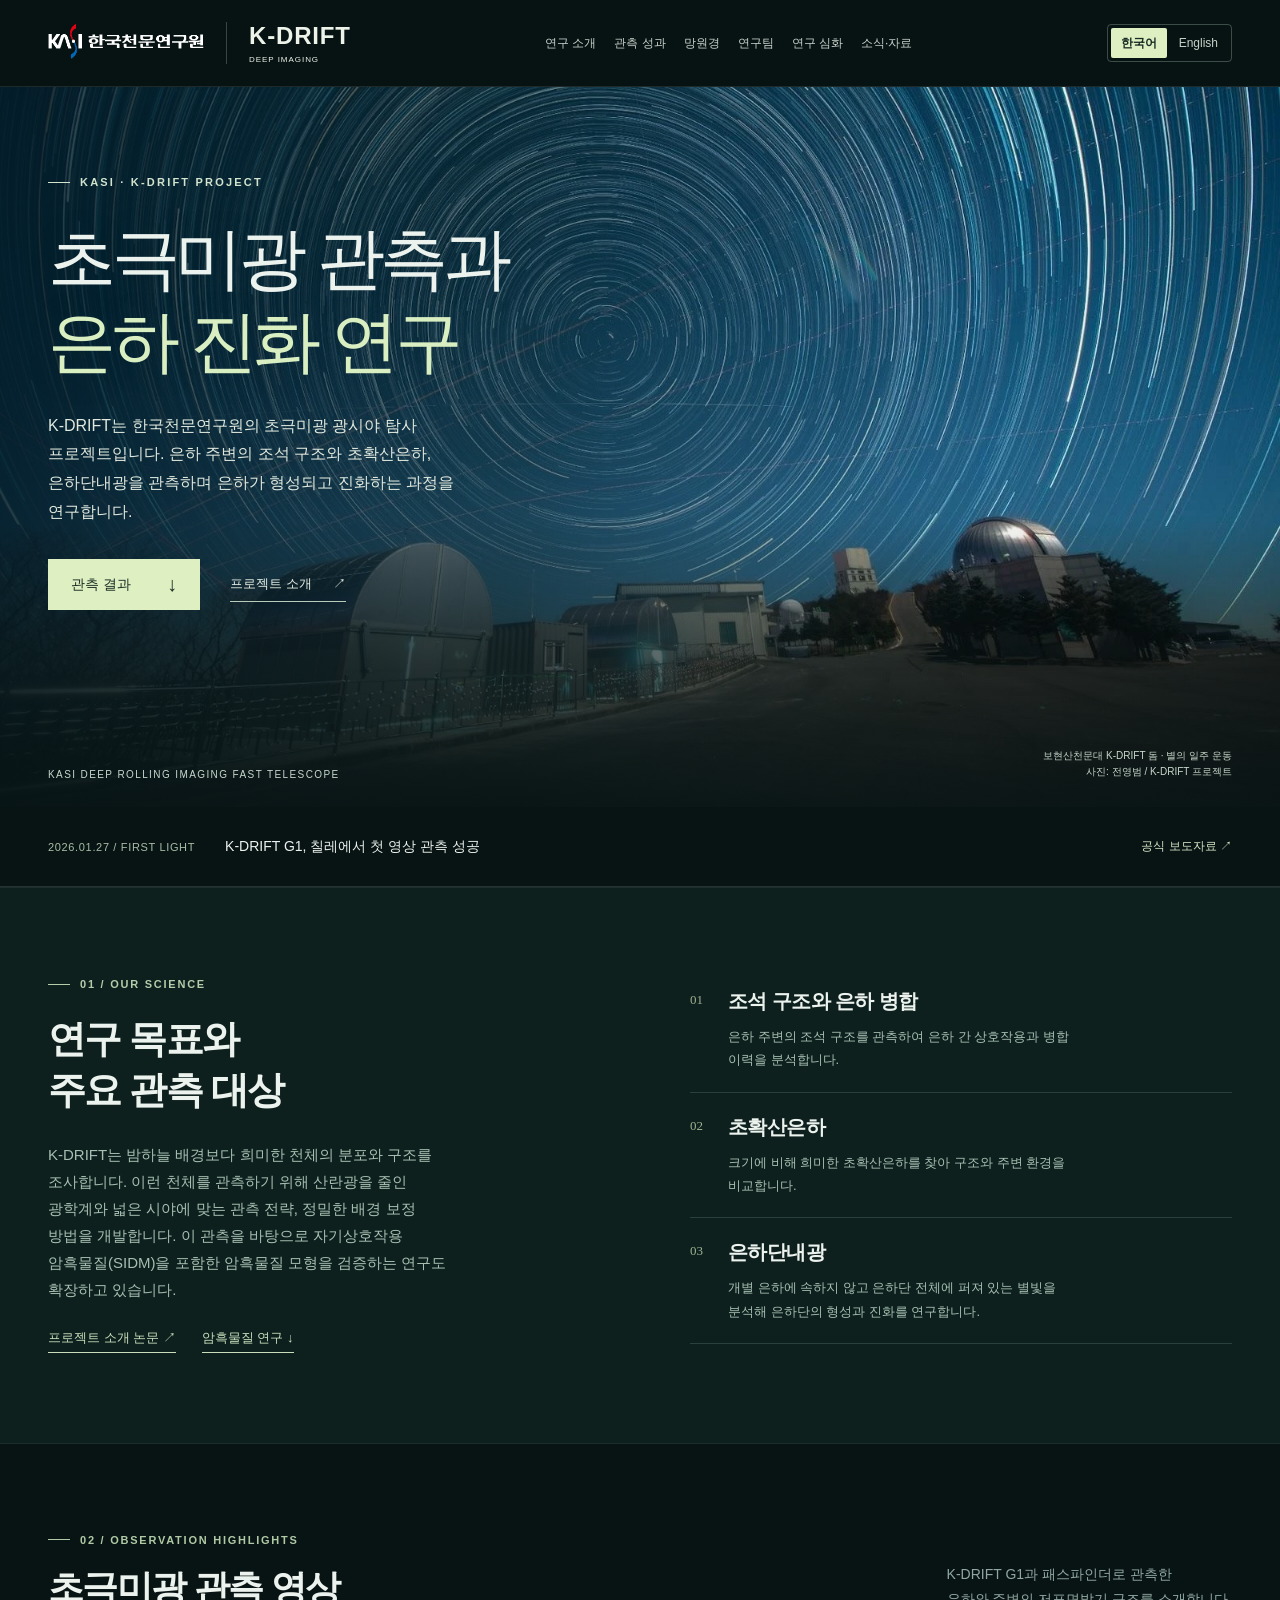
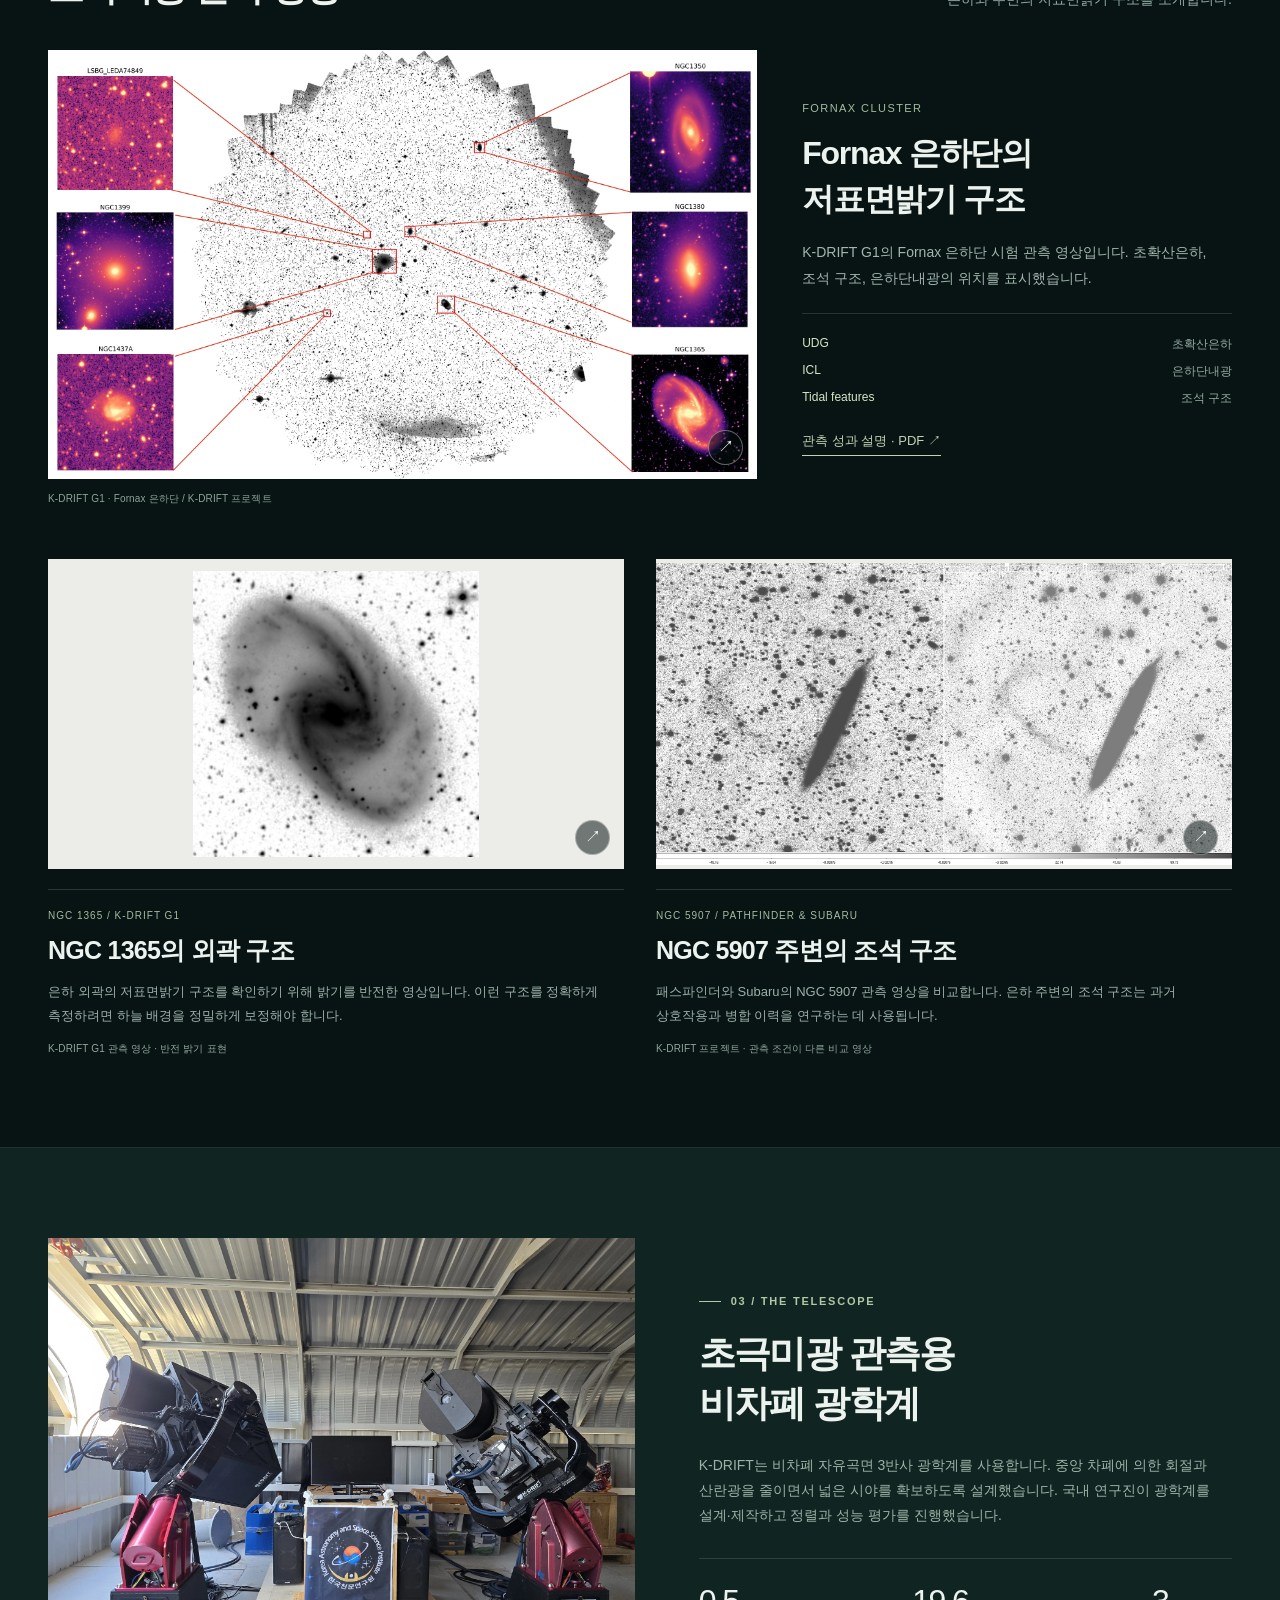
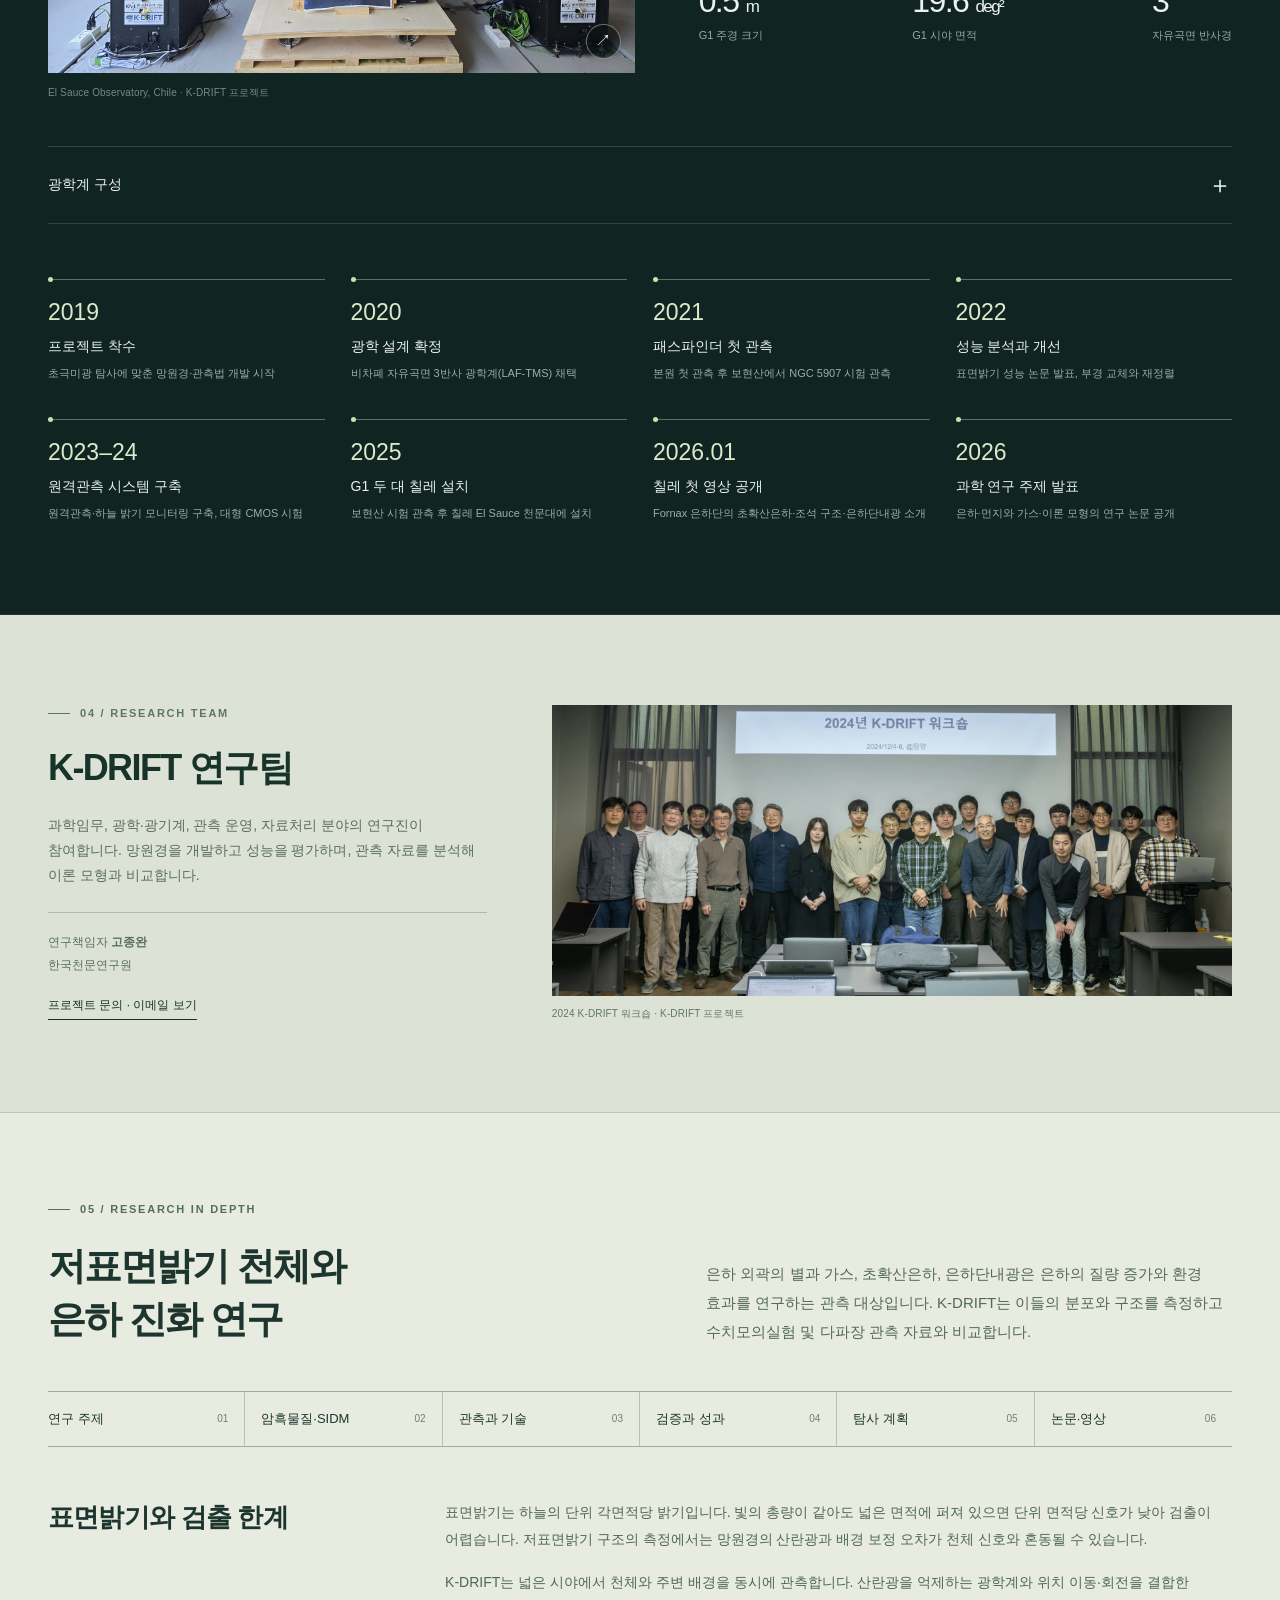
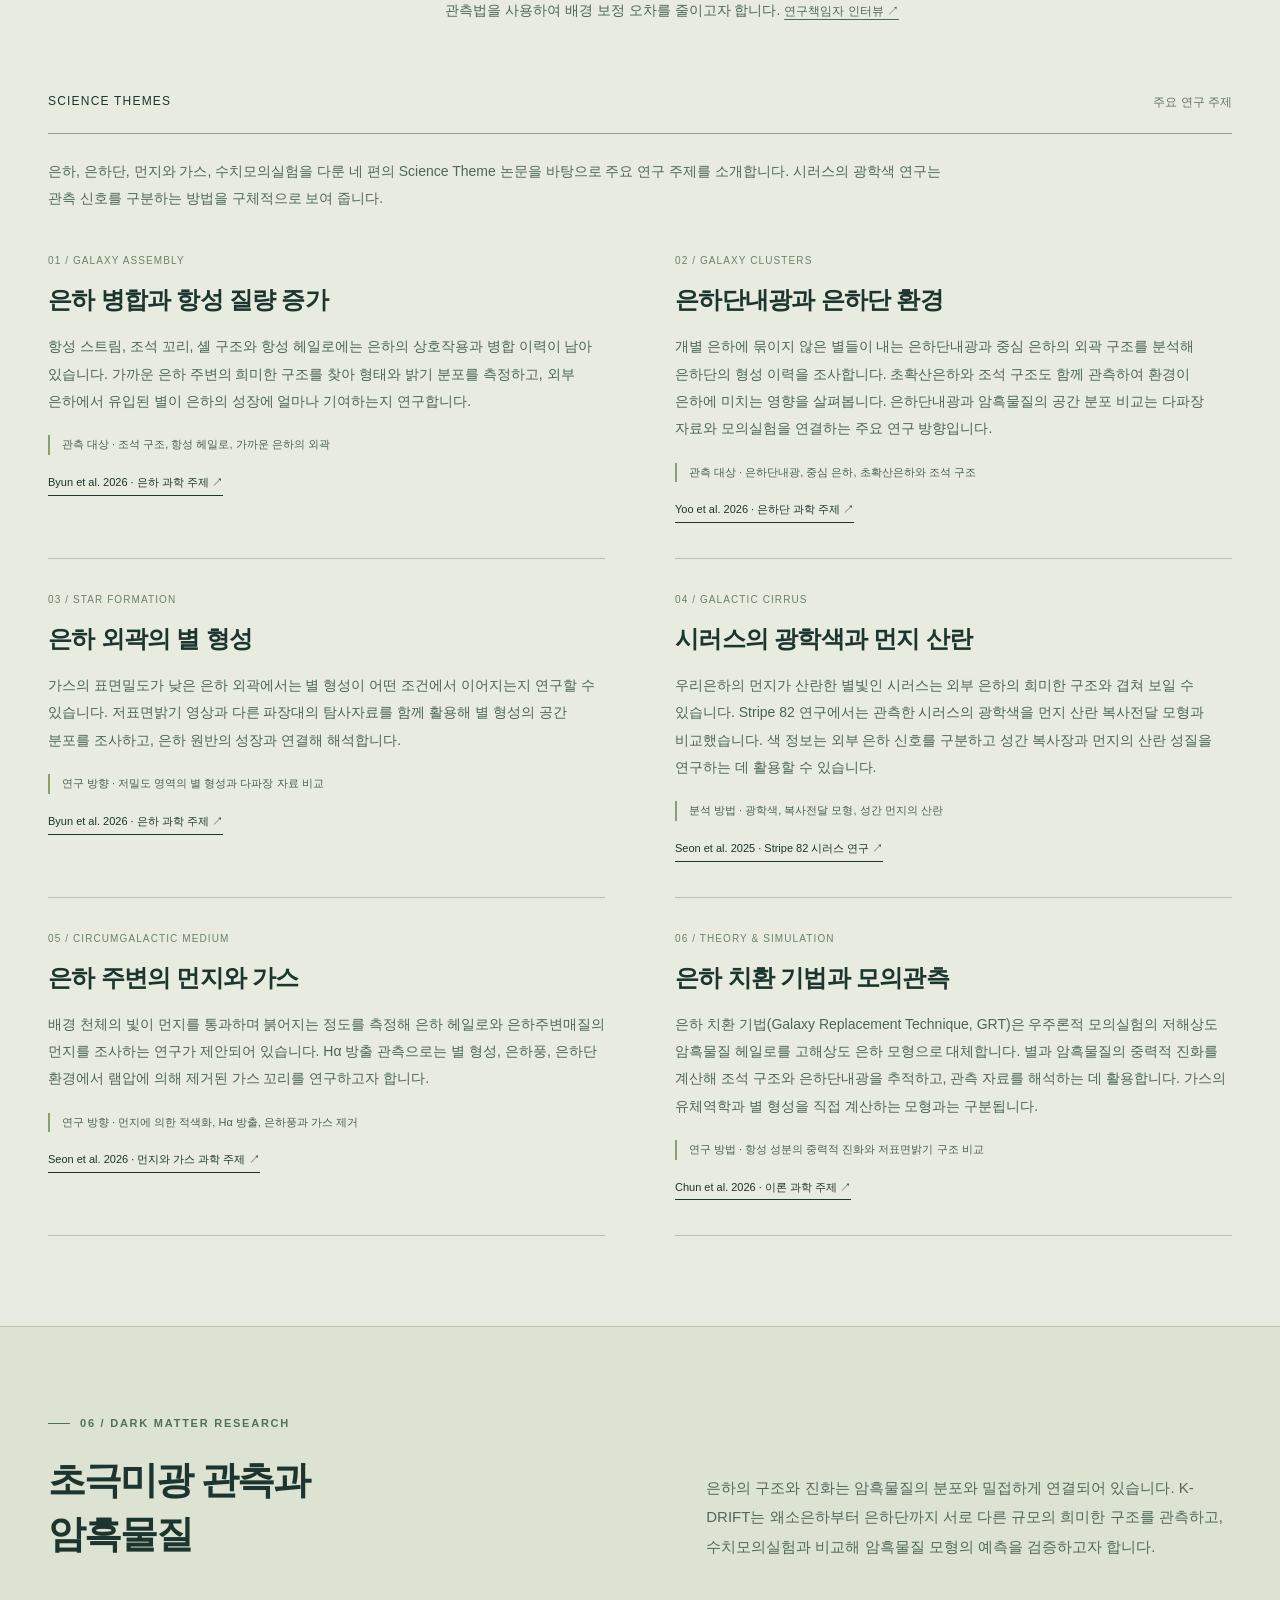
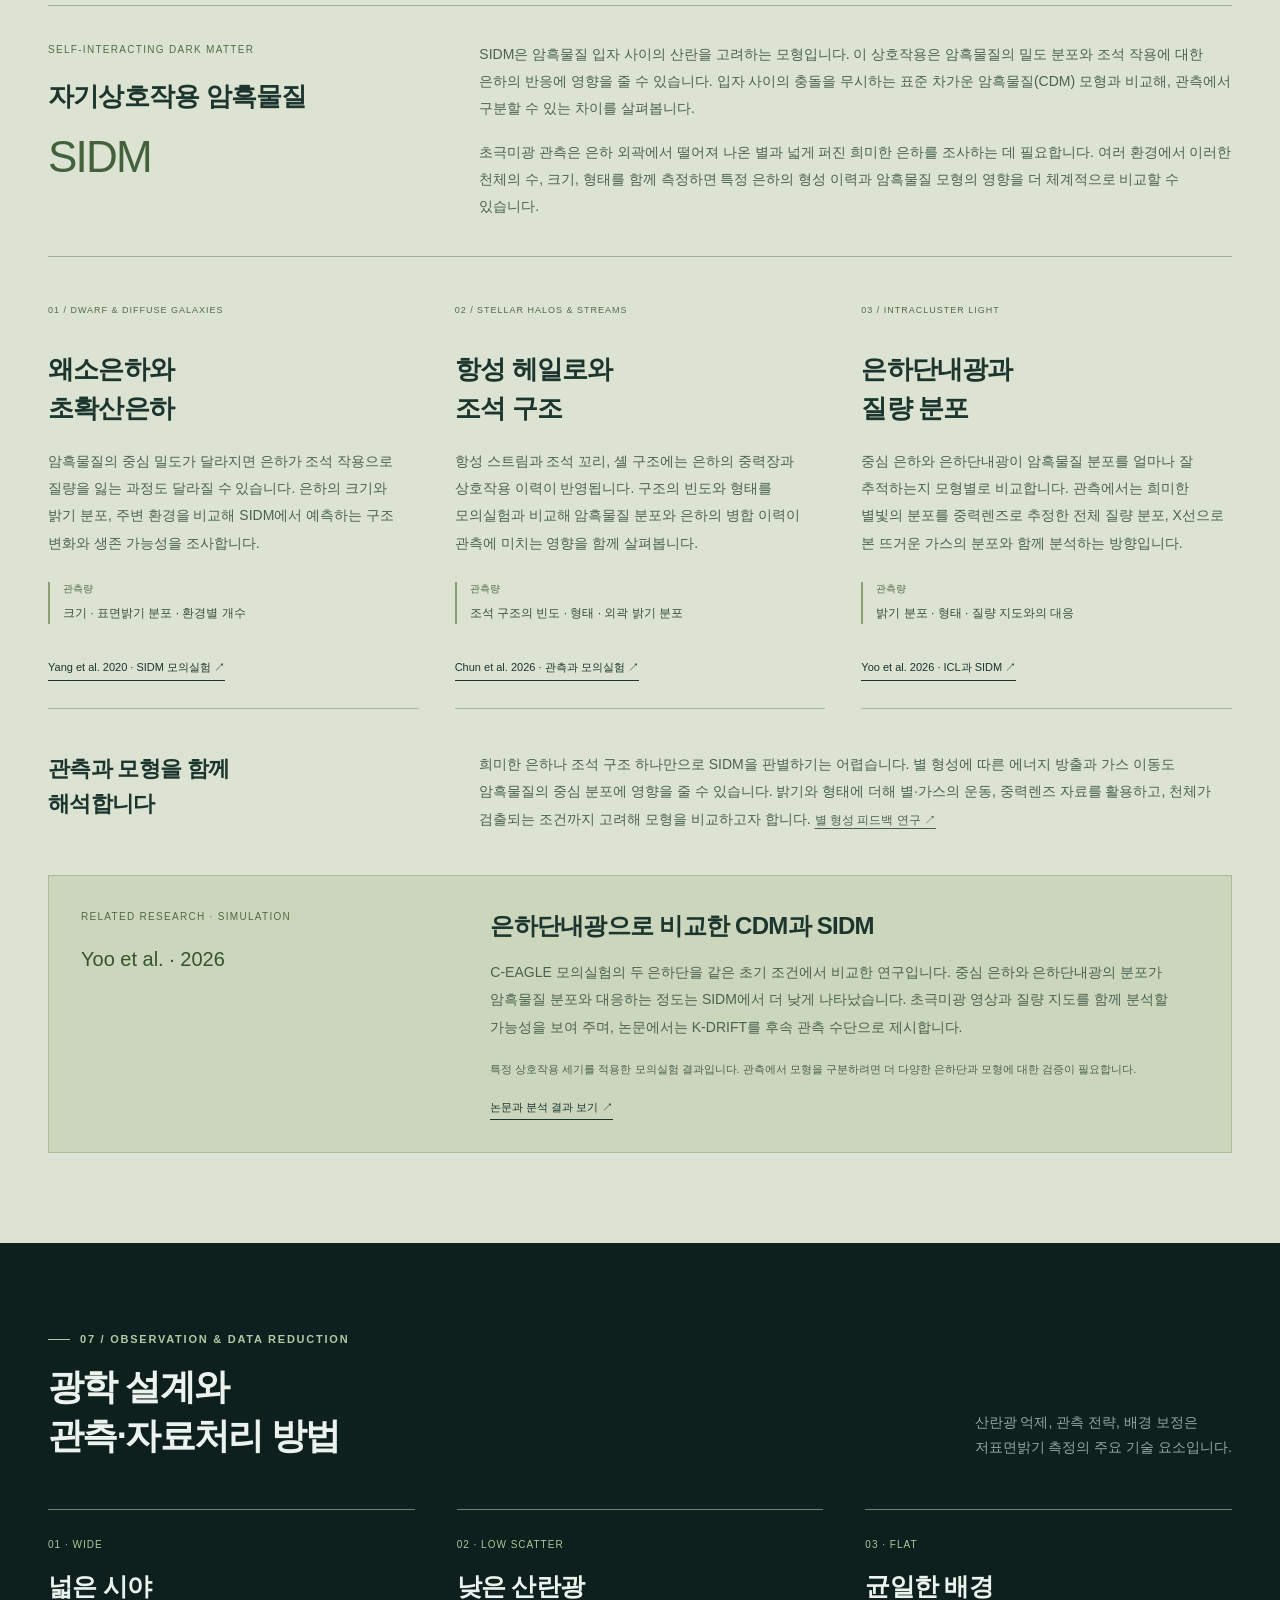
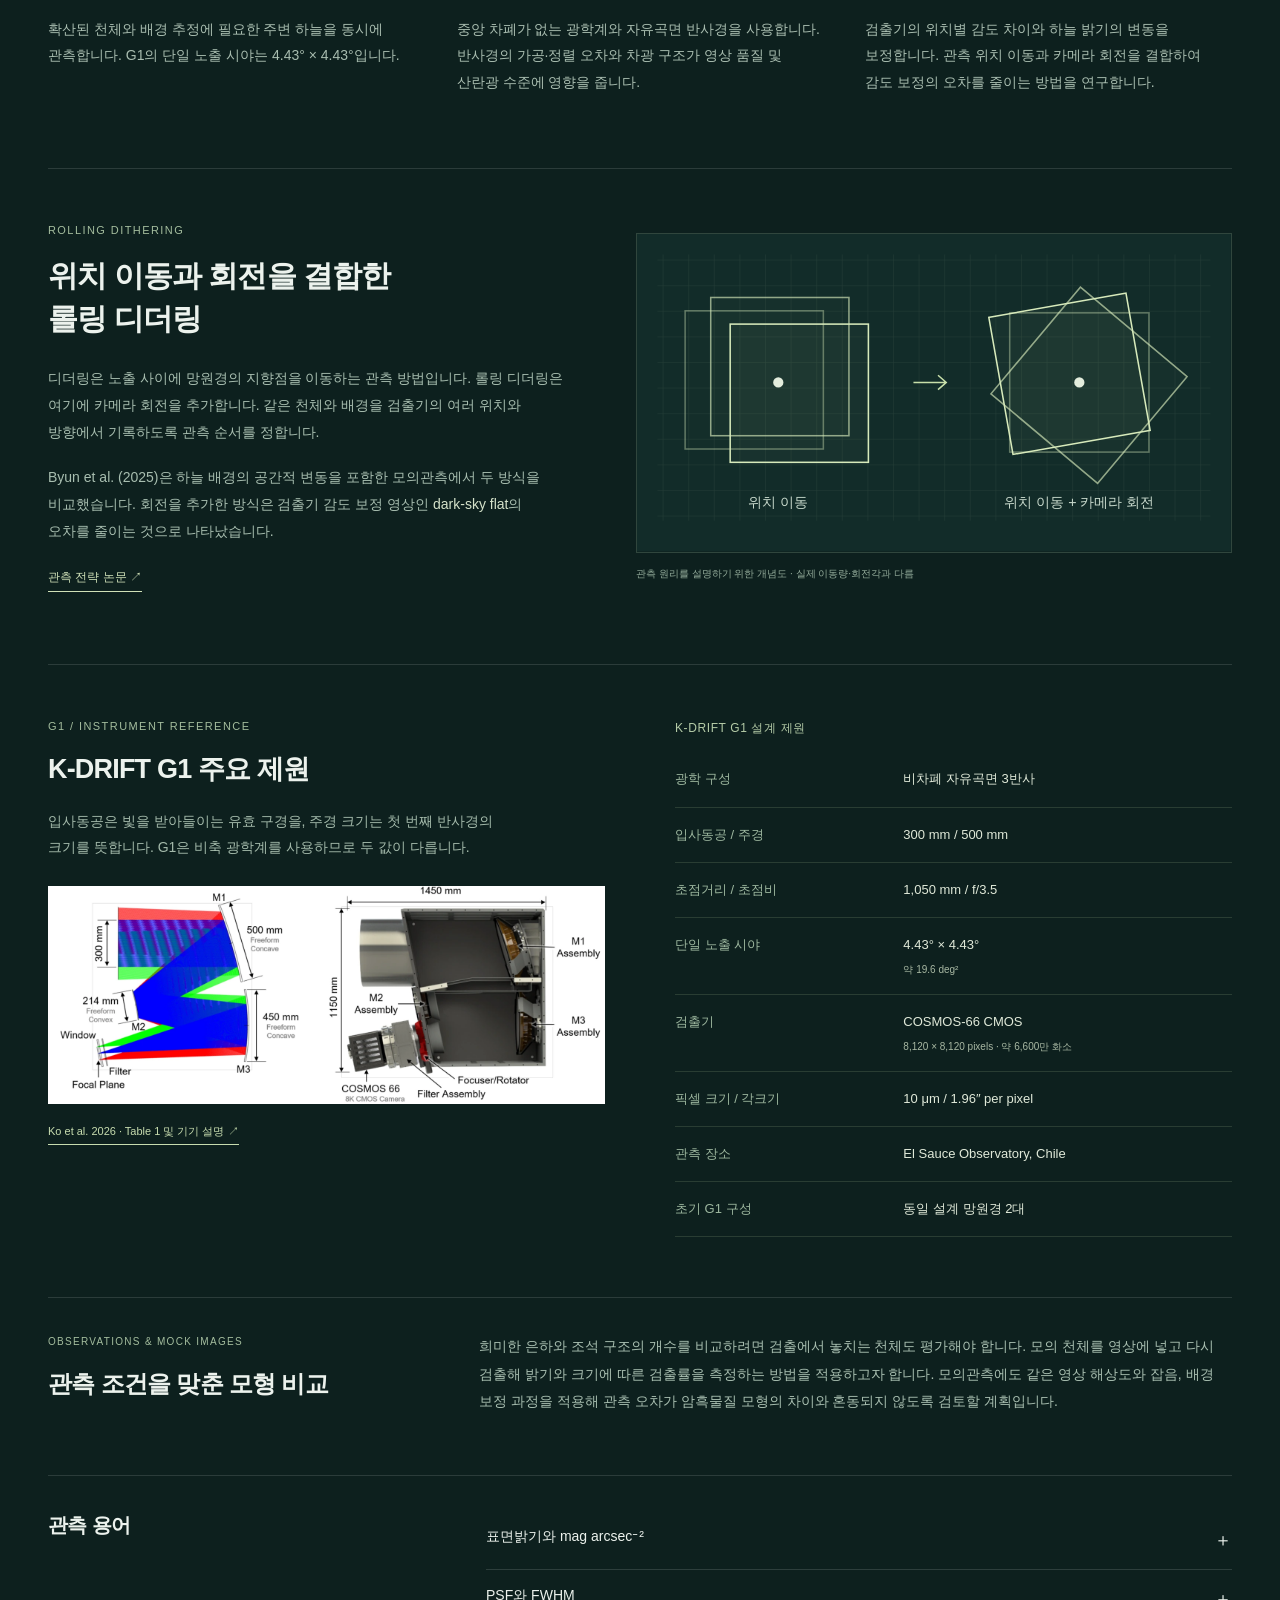
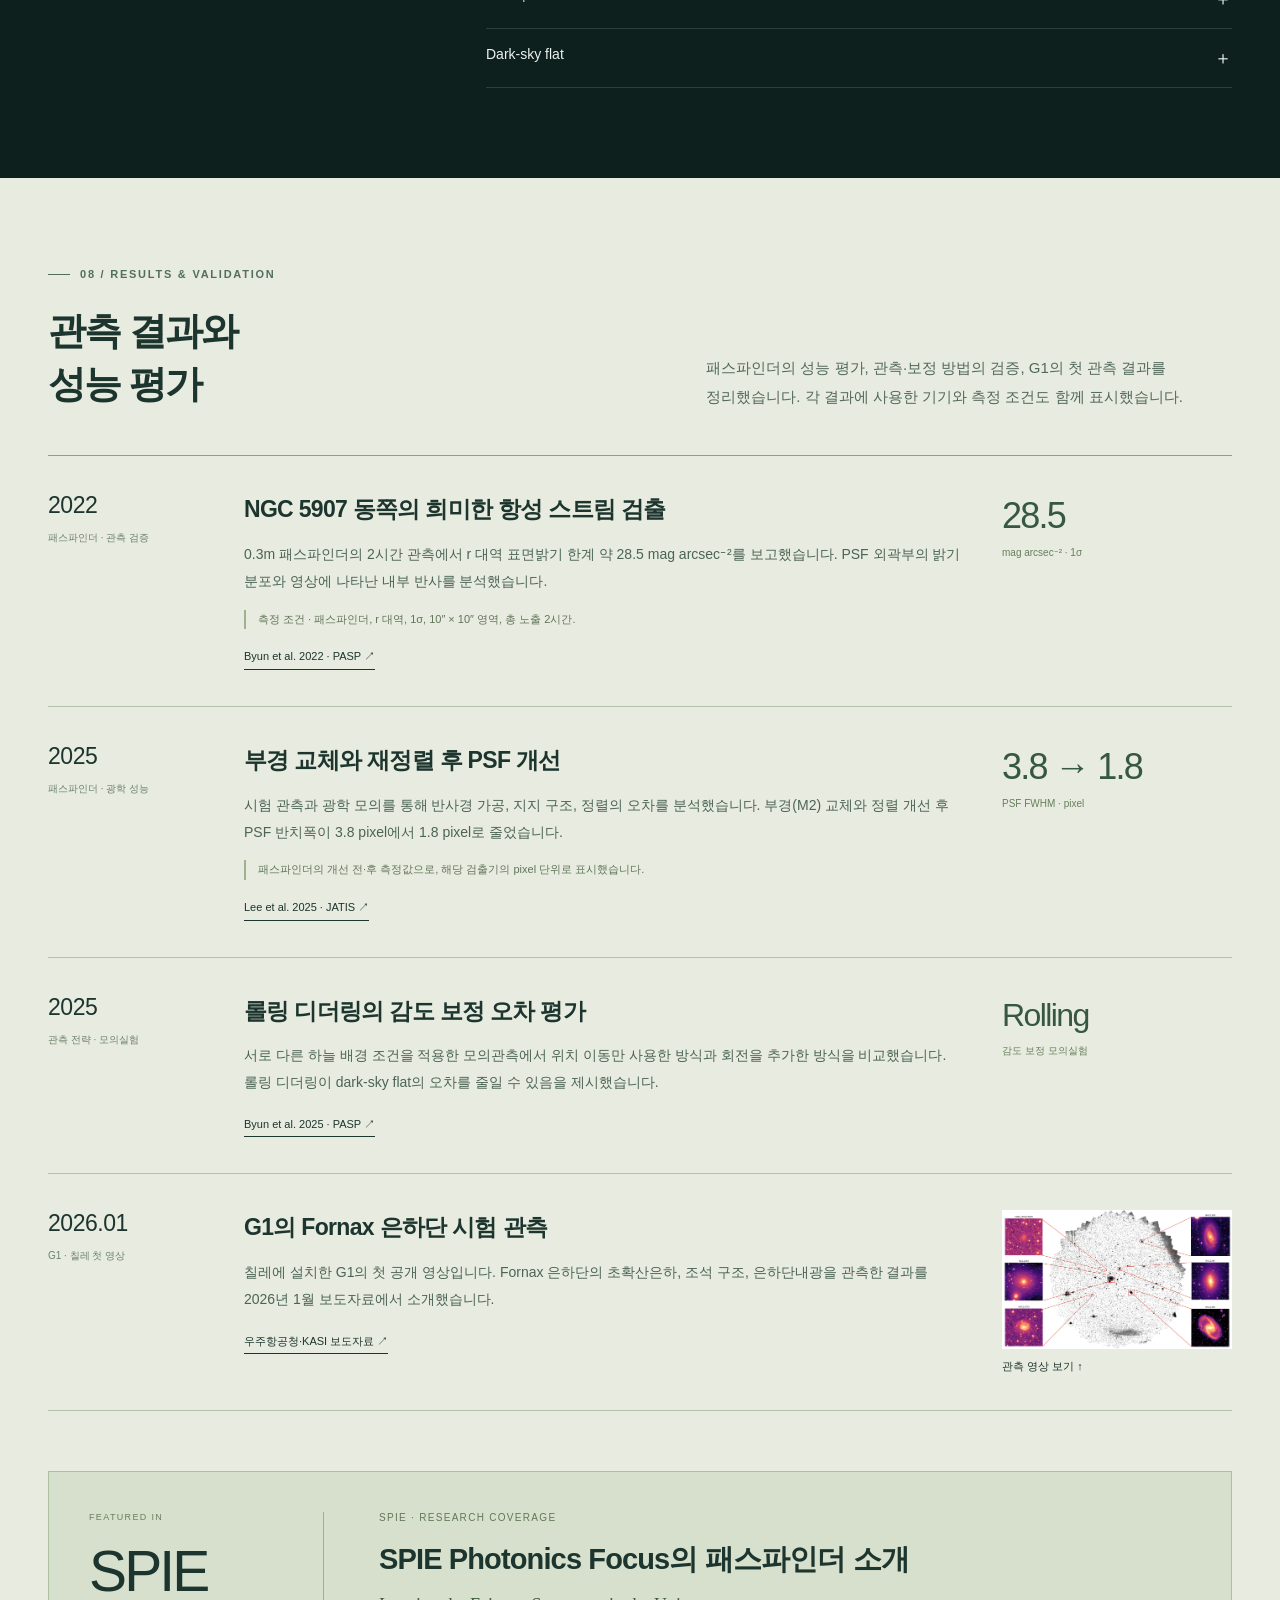
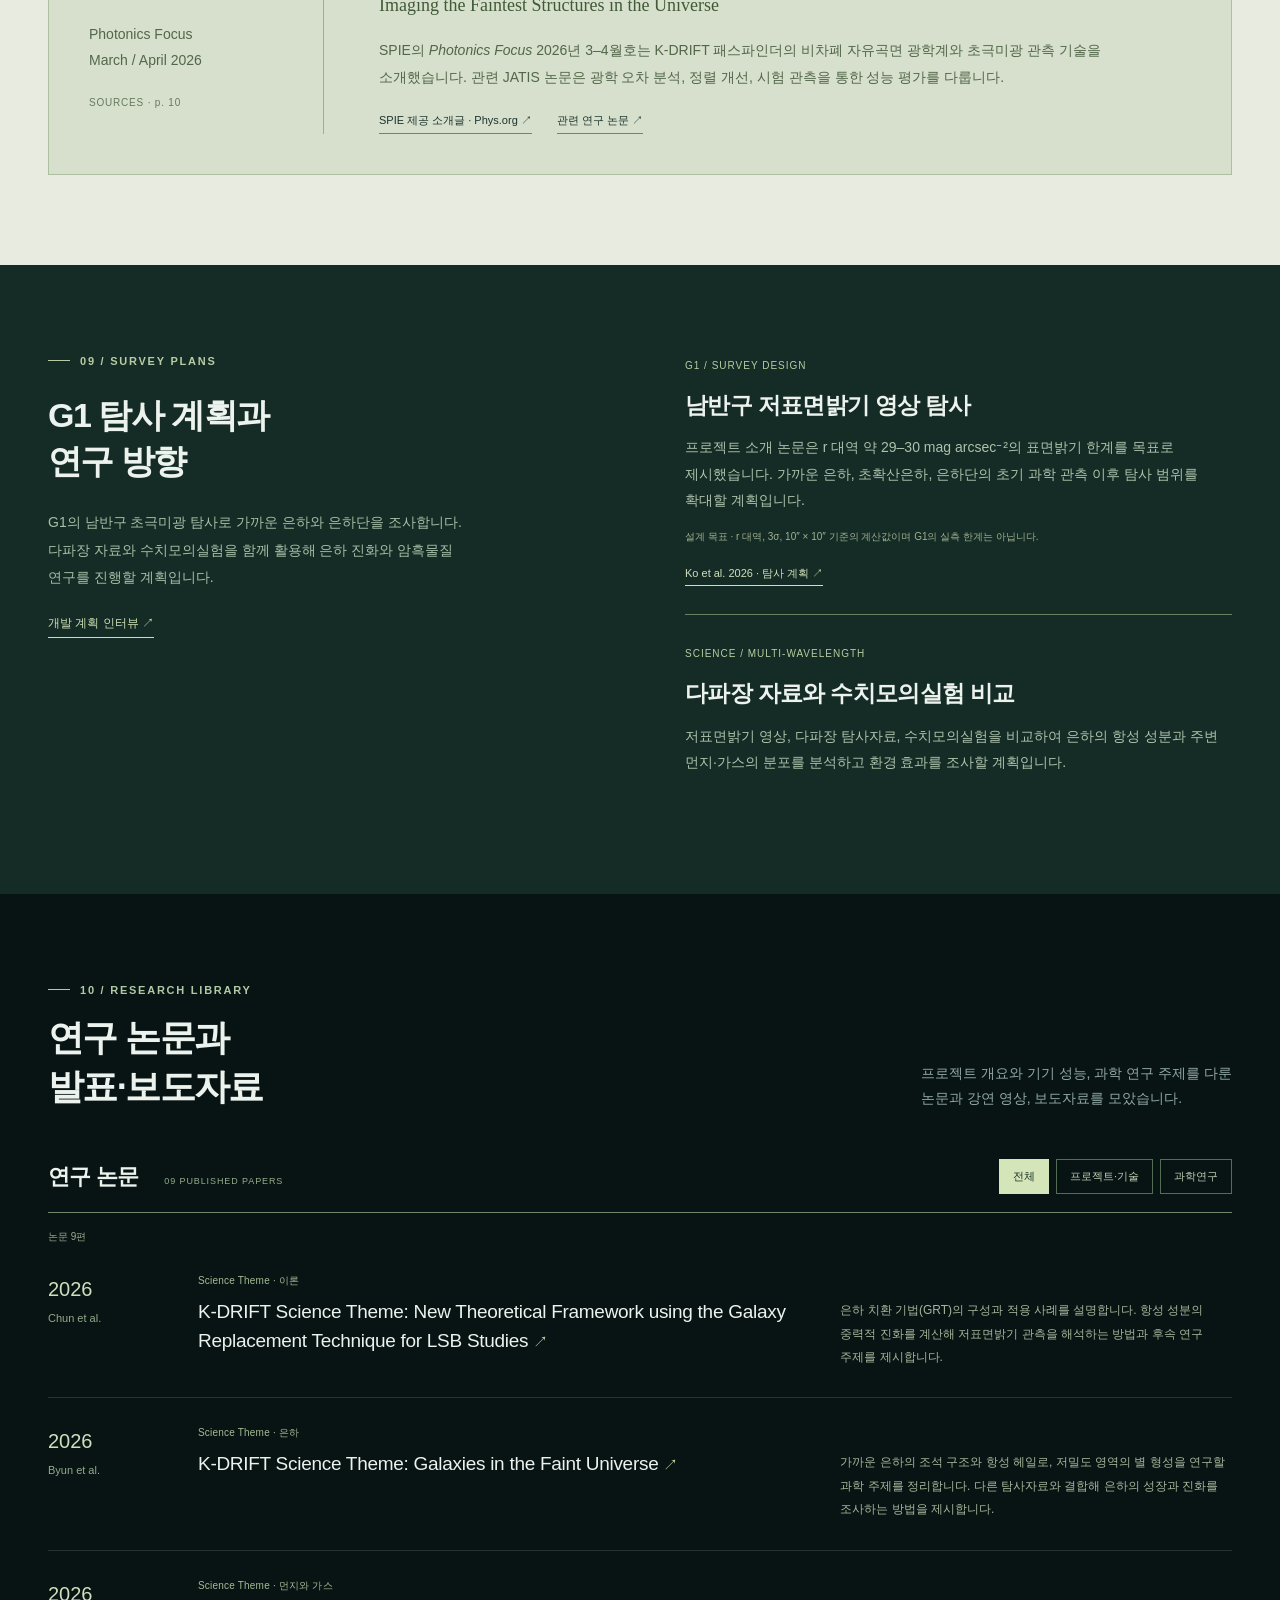
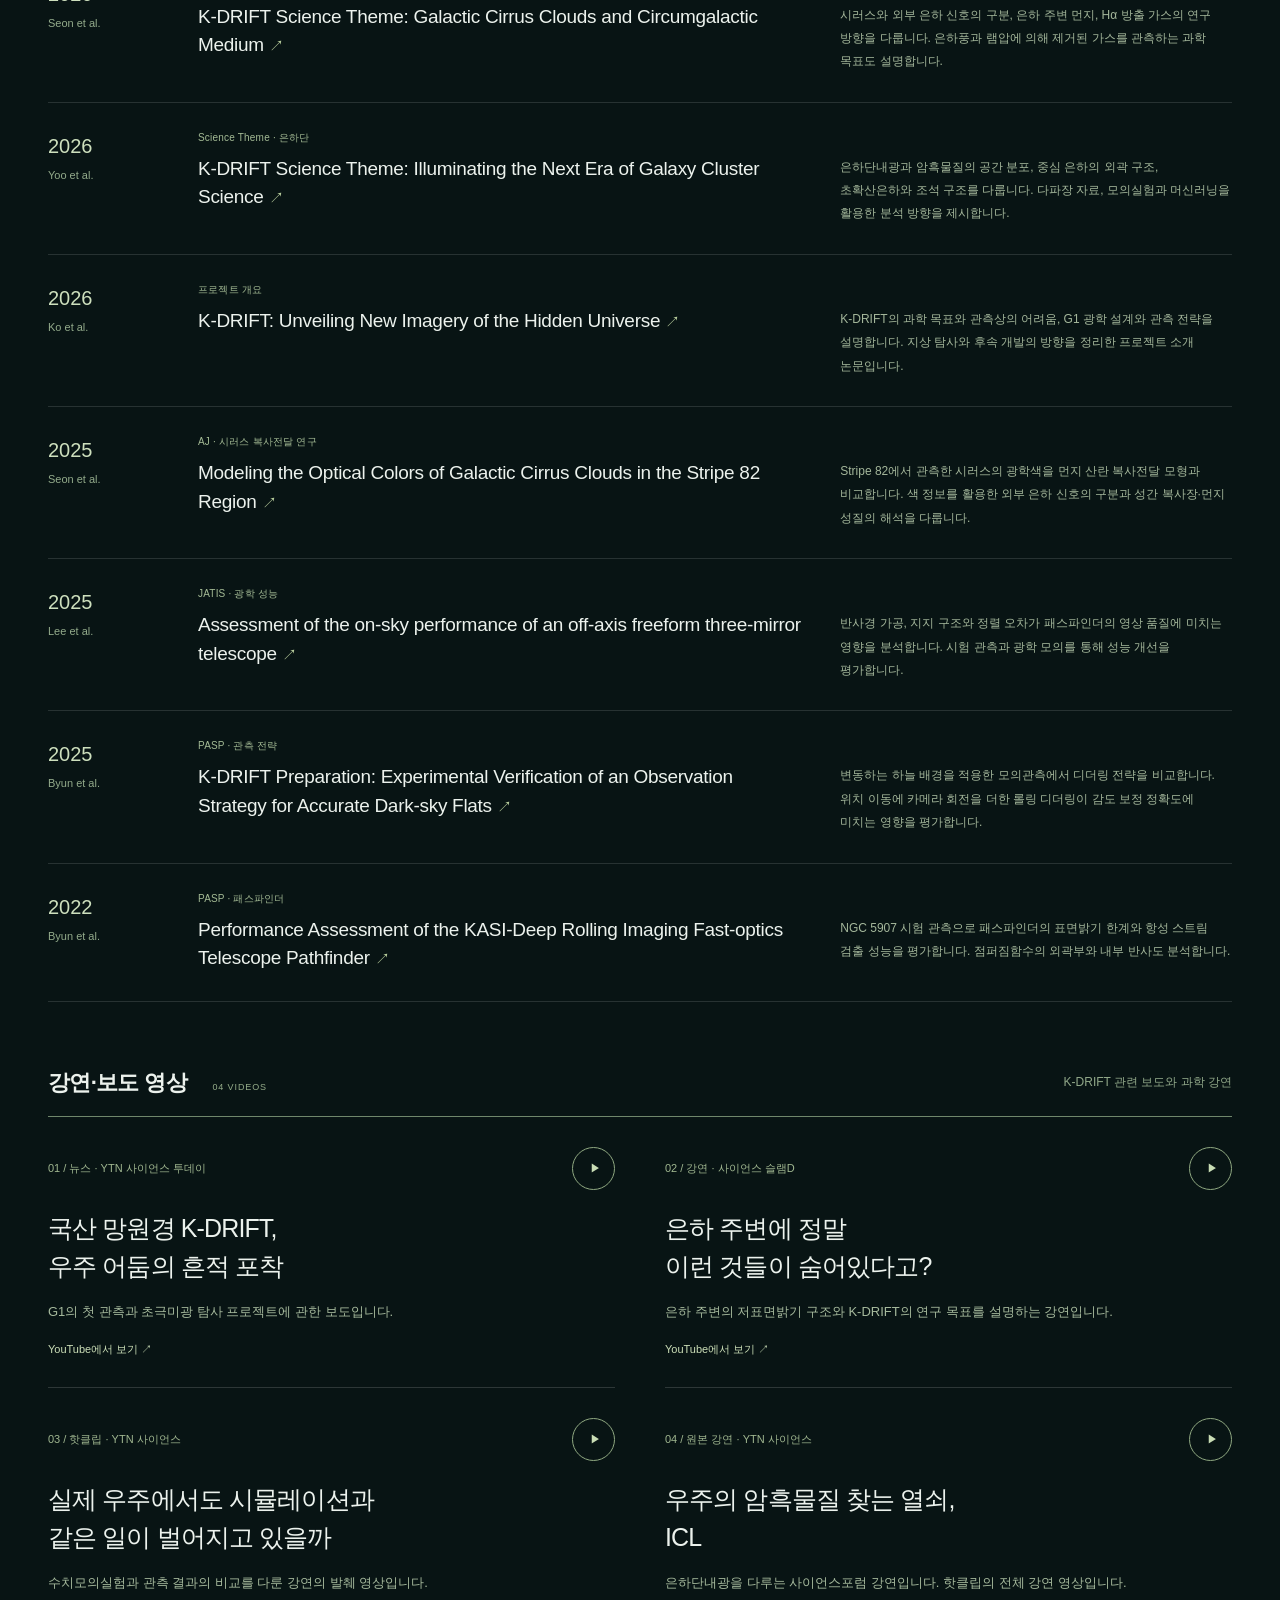
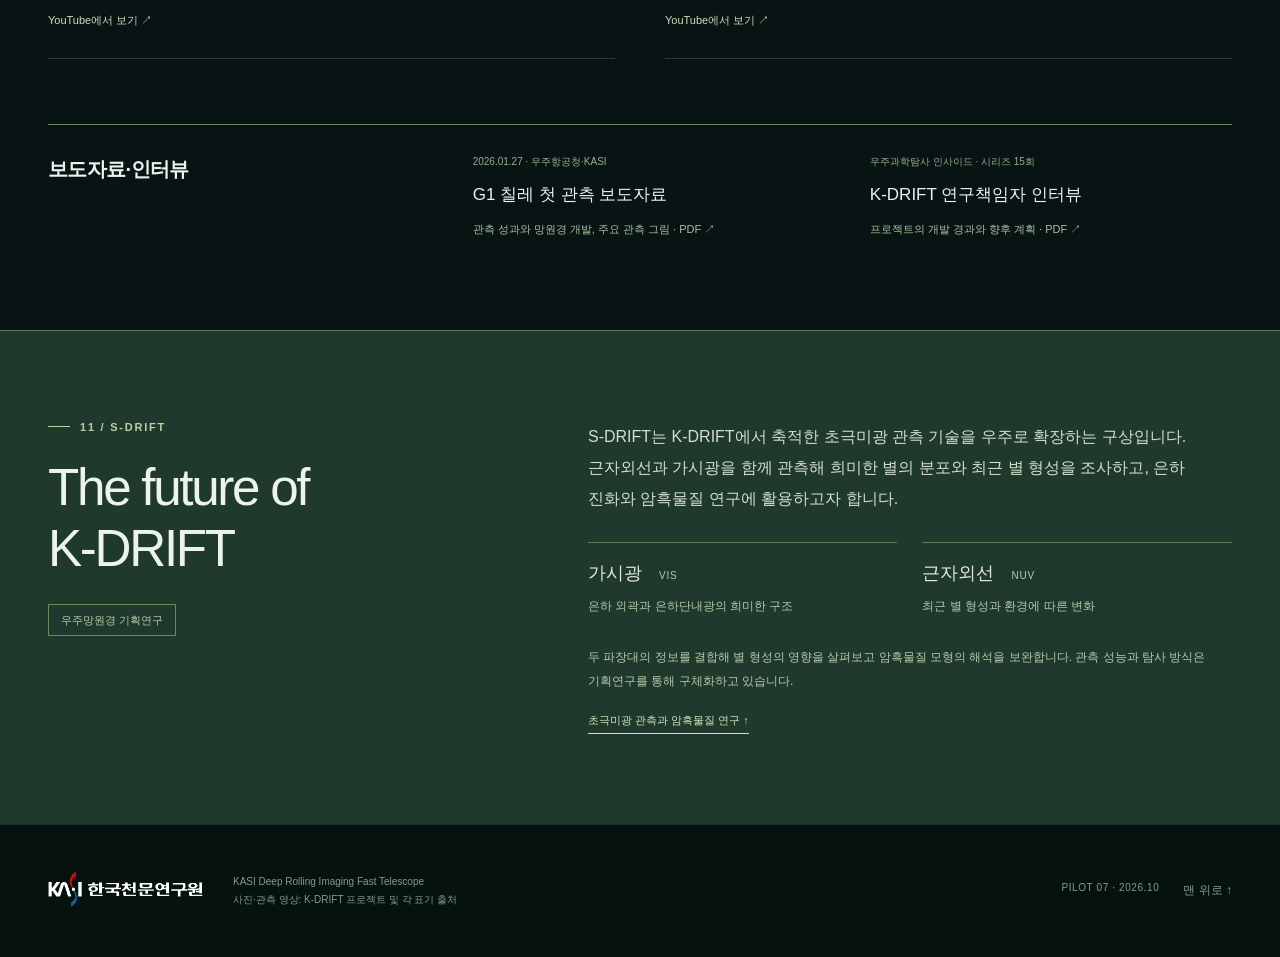
==== commit e50b5d9e: "Add independent English edition and language navigation" ====
--- a/index.html
+++ b/index.html
@@ -8,6 +8,9 @@
   <meta name="robots" content="noindex,nofollow">
   <meta name="theme-color" content="#081414">
   <link rel="canonical" href="https://kasishongscience.github.io/kdrift/">
+  <link rel="alternate" hreflang="ko" href="https://kasishongscience.github.io/kdrift/">
+  <link rel="alternate" hreflang="en" href="https://kasishongscience.github.io/kdrift/en/">
+  <link rel="alternate" hreflang="x-default" href="https://kasishongscience.github.io/kdrift/">
   <meta property="og:type" content="website">
   <meta property="og:title" content="K-DRIFT | 초극미광 광시야 탐사">
   <meta property="og:description" content="한국천문연구원 K-DRIFT의 연구 목표, 관측 결과, 망원경 개발과 연구팀.">
@@ -18,6 +21,7 @@
   <link rel="stylesheet" href="d.css?v=pilot02">
   <link rel="stylesheet" href="pilot.css?v=pilot02">
   <link rel="stylesheet" href="research.css?v=pilot06">
+  <link rel="stylesheet" href="language.css?v=pilot07">
   <script src="shared.js?v=pilot06" defer></script>
   <script src="research.js?v=pilot02" defer></script>
 </head>
@@ -29,6 +33,10 @@
       <img class="kasi-logo" src="assets/kasi-signature-white.png" width="600" height="240" alt="KASI 한국천문연구원">
       <span class="project-wordmark"><strong>K-DRIFT</strong><small>DEEP IMAGING</small></span>
     </a>
+    <div class="language-switch" role="group" aria-label="페이지 언어">
+      <a href="./" lang="ko" hreflang="ko" aria-current="page">한국어</a>
+      <a href="en/" lang="en" hreflang="en">English</a>
+    </div>
     <button class="menu-toggle" aria-expanded="false" aria-controls="main-nav" aria-label="메뉴 열기">메뉴 <span aria-hidden="true">☰</span></button>
     <div class="nav-links" id="main-nav">
       <a href="#science">연구 소개</a><a href="#observations">관측 성과</a><a href="#instrument">망원경</a><a href="#team">연구팀</a><a href="#research">연구 심화</a><a href="#resources">소식·자료</a>
@@ -157,7 +165,7 @@
   </section>
   <section class="section future-section" id="s-drift" aria-labelledby="future-title"><div class="wrap future-layout"><div><div class="eyebrow">11 / S-DRIFT</div><h2 id="future-title" lang="en">The future of<br>K-DRIFT</h2><p class="future-status">우주망원경 기획연구</p></div><div><p class="future-intro">S-DRIFT는 K-DRIFT에서 축적한 초극미광 관측 기술을 우주로 확장하는 구상입니다. 근자외선과 가시광을 함께 관측해 희미한 별의 분포와 최근 별 형성을 조사하고, 은하 진화와 암흑물질 연구에 활용하고자 합니다.</p><dl class="future-bands"><div><dt>가시광 <span>VIS</span></dt><dd>은하 외곽과 은하단내광의 희미한 구조</dd></div><div><dt>근자외선 <span>NUV</span></dt><dd>최근 별 형성과 환경에 따른 변화</dd></div></dl><p class="future-note">두 파장대의 정보를 결합해 별 형성의 영향을 살펴보고 암흑물질 모형의 해석을 보완합니다. 관측 성능과 탐사 방식은 기획연구를 통해 구체화하고 있습니다.</p><a class="source-link" href="#dark-matter">초극미광 관측과 암흑물질 연구 ↑</a></div></div></section>
 </main>
-<footer class="footer"><div class="wrap"><div class="footer-identity"><a href="https://www.kasi.re.kr/" target="_blank" rel="noopener"><img src="assets/kasi-signature-white.png" width="600" height="240" alt="한국천문연구원 홈페이지"></a><small>KASI Deep Rolling Imaging Fast Telescope<br>사진·관측 영상: K-DRIFT 프로젝트 및 각 표기 출처</small></div><div class="footer-links"><span>PILOT 06 · 2026.10</span><a href="#main">맨 위로 ↑</a></div></div></footer>
+<footer class="footer"><div class="wrap"><div class="footer-identity"><a href="https://www.kasi.re.kr/" target="_blank" rel="noopener"><img src="assets/kasi-signature-white.png" width="600" height="240" alt="한국천문연구원 홈페이지"></a><small>KASI Deep Rolling Imaging Fast Telescope<br>사진·관측 영상: K-DRIFT 프로젝트 및 각 표기 출처</small></div><div class="footer-links"><span>PILOT 07 · 2026.10</span><a href="#main">맨 위로 ↑</a></div></div></footer>
 <dialog id="image-viewer" aria-label="관측 이미지 보기"><button class="viewer-close" autofocus>닫기 ×</button><figure><img alt=""><figcaption></figcaption></figure></dialog>
 </body>
 </html>
--- a/language.css
+++ b/language.css
@@ -0,0 +1,24 @@
+/* Language links navigate between independent, manually maintained editions. */
+.nav{gap:24px}
+.nav-links{order:1;gap:18px;font-size:12px}
+.language-switch{order:2;display:flex;flex-shrink:0;border:1px solid #8ca49666;border-radius:4px;padding:3px;gap:2px;font-size:12px;line-height:1.4}
+.language-switch a{display:block;padding:7px 10px;white-space:nowrap;border-radius:2px;color:#c5d1c8}
+.language-switch a:hover{background:#ffffff12}
+.language-switch a[aria-current="page"]{background:#deefc2;color:#182c23;font-weight:600}
+.menu-toggle{order:3;white-space:nowrap;flex-shrink:0}
+@media(max-width:1100px){
+  .brand{margin-right:auto}
+  .menu-toggle{display:block}
+  .nav-links{position:absolute;top:100%;left:0;right:0;padding:18px 24px 24px;background:#0a1918;display:none;flex-direction:column;align-items:stretch;gap:4px;border-bottom:1px solid #7a8e8140}
+  .nav-links.is-open{display:flex}
+  .nav-links a{padding:12px}
+}
+@media(max-width:640px){
+  html{scroll-padding-top:128px}
+  .nav{display:grid;grid-template-columns:1fr auto;gap:0 12px;padding-block:8px;min-height:108px}
+  .brand{grid-column:1;grid-row:1}
+  .menu-toggle{grid-column:2;grid-row:1;justify-self:end}
+  .language-switch{grid-column:1/-1;grid-row:2;justify-self:end;font-size:11px;margin-top:3px}
+  .language-switch a{padding:5px 12px}
+  .nav-links{top:100%;font-size:13px}
+}
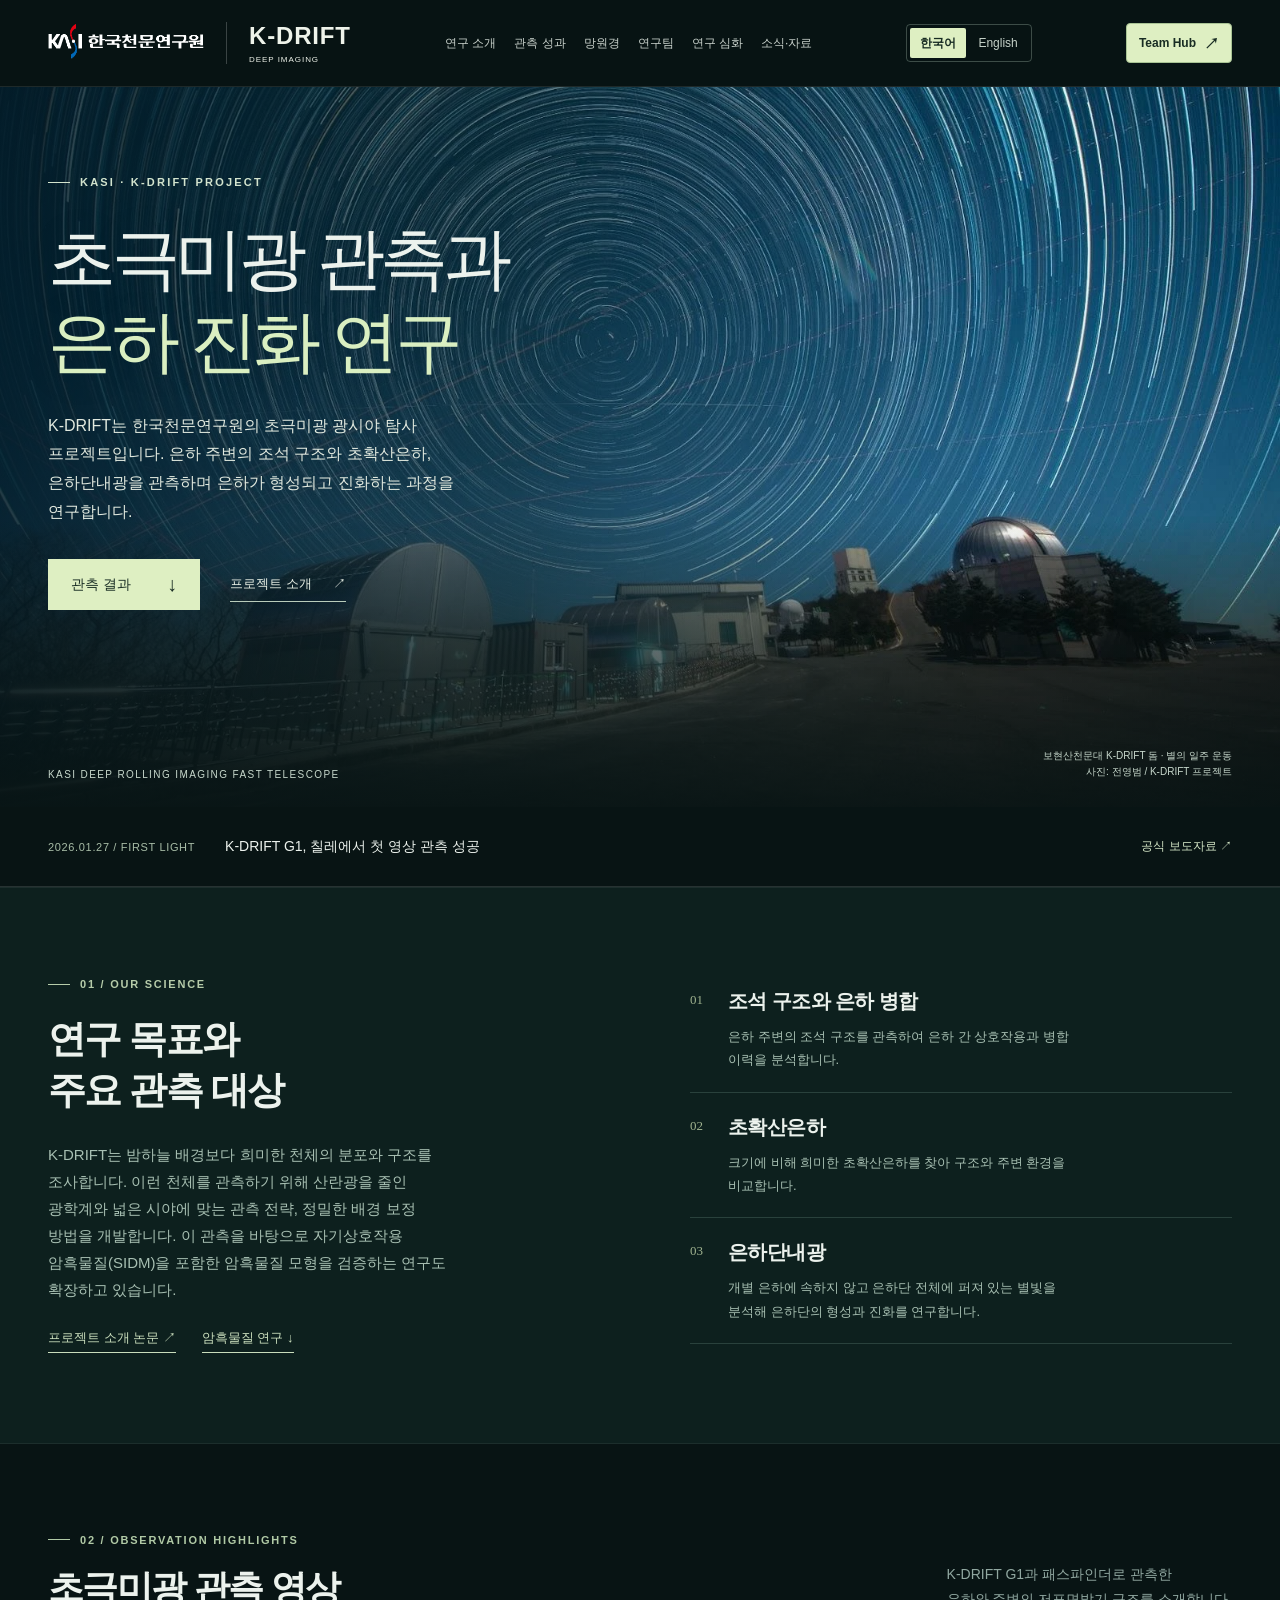
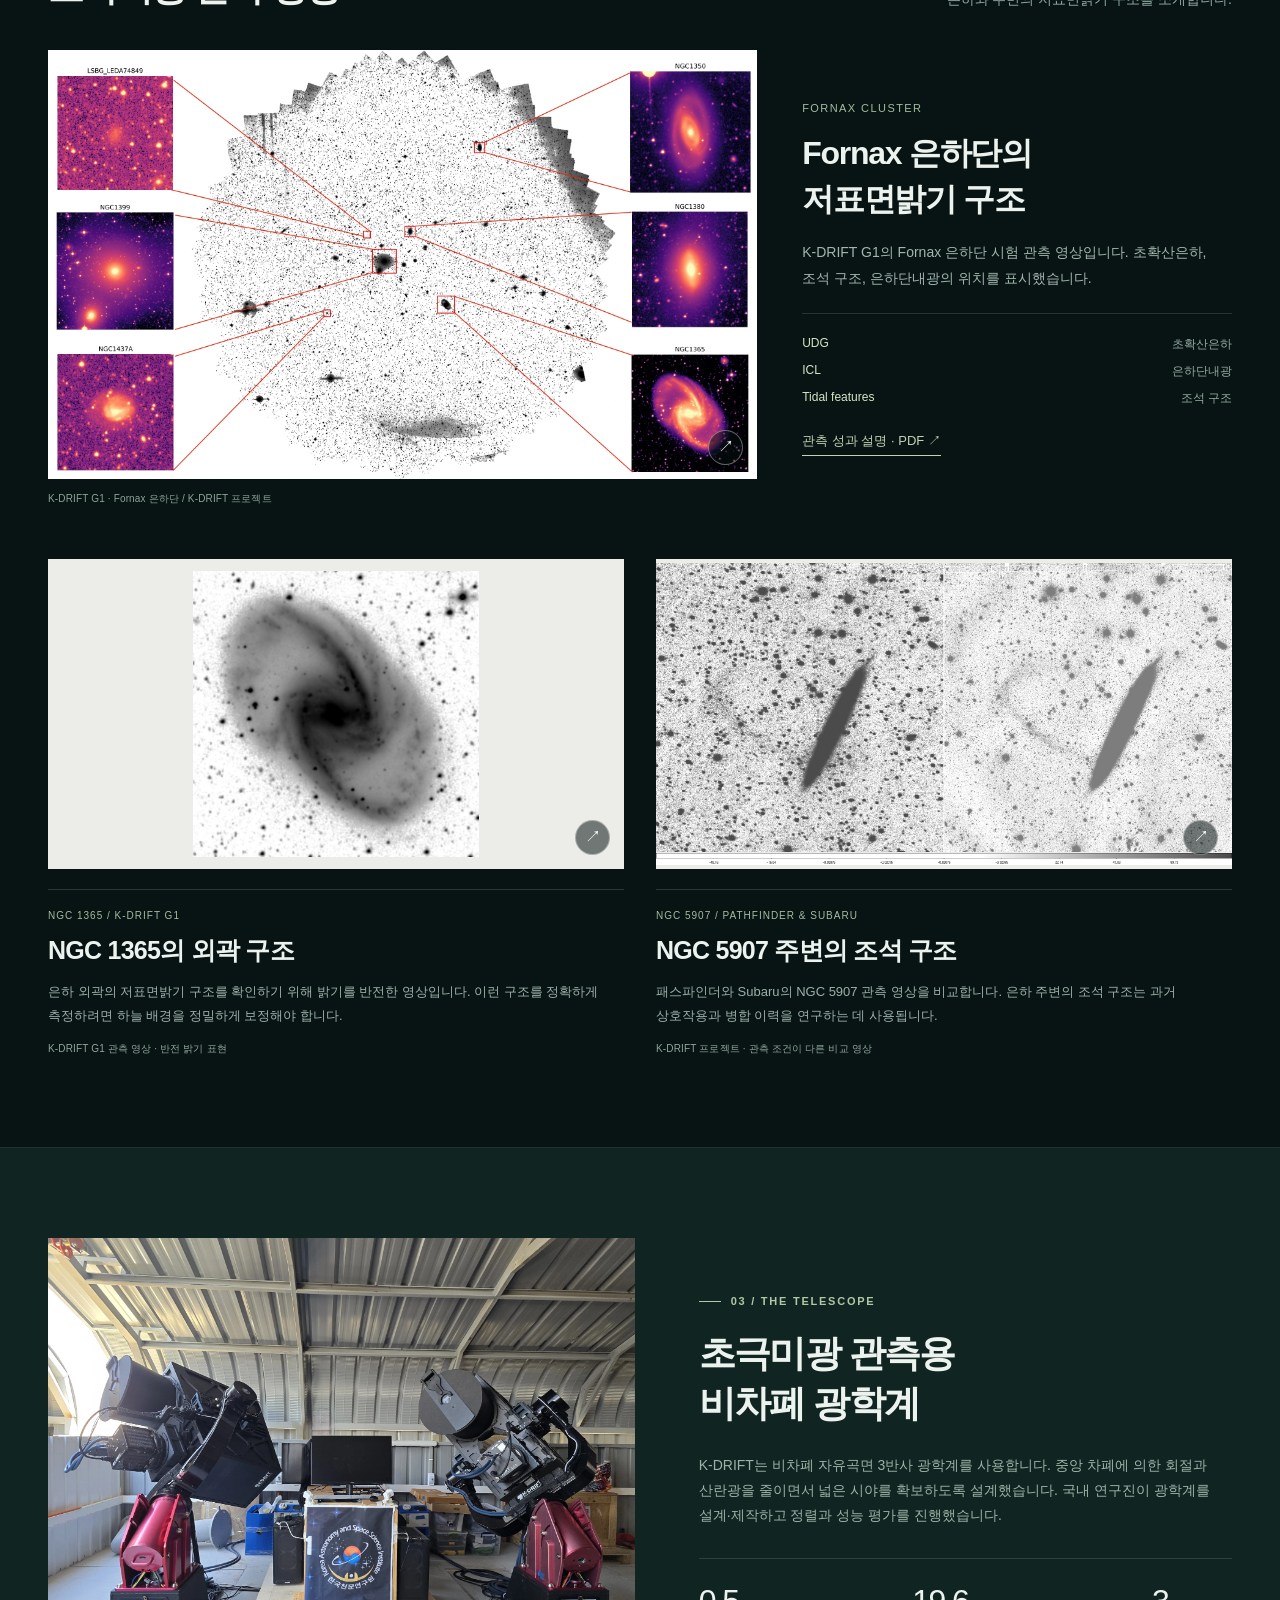
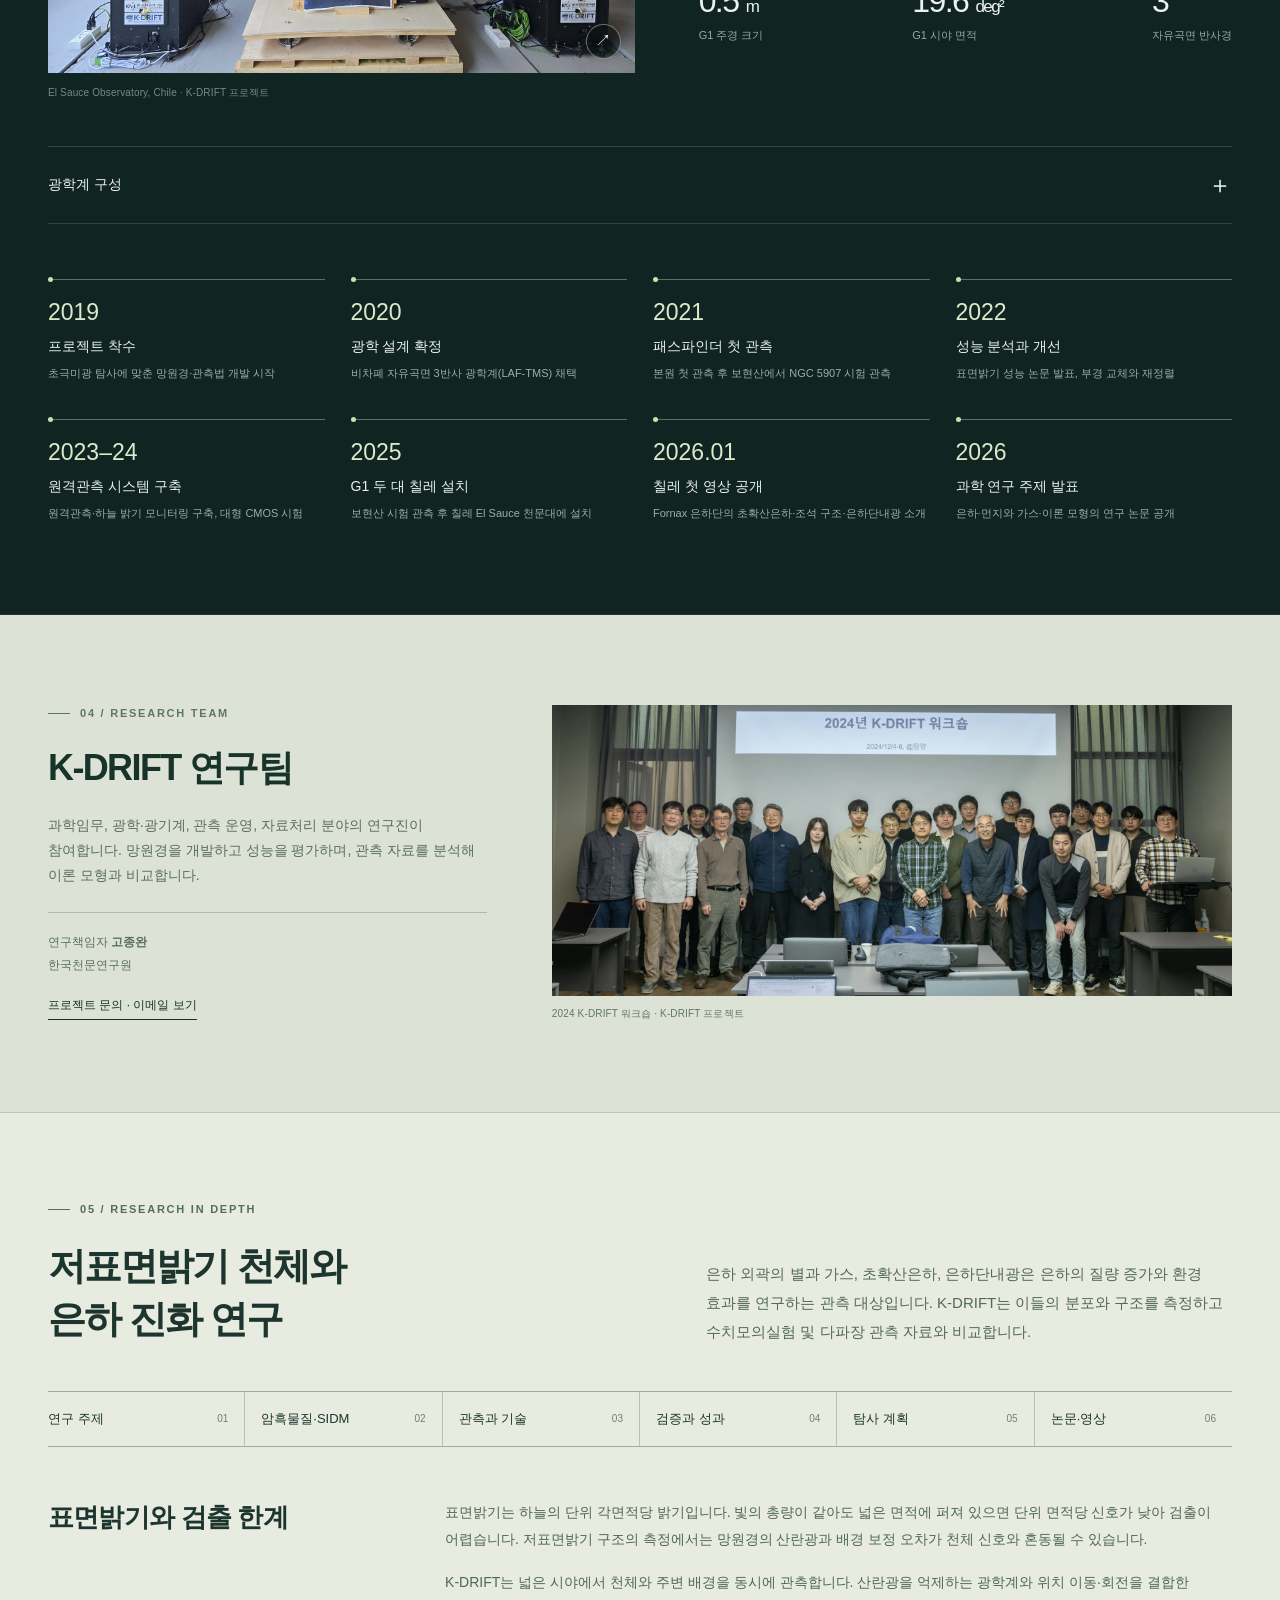
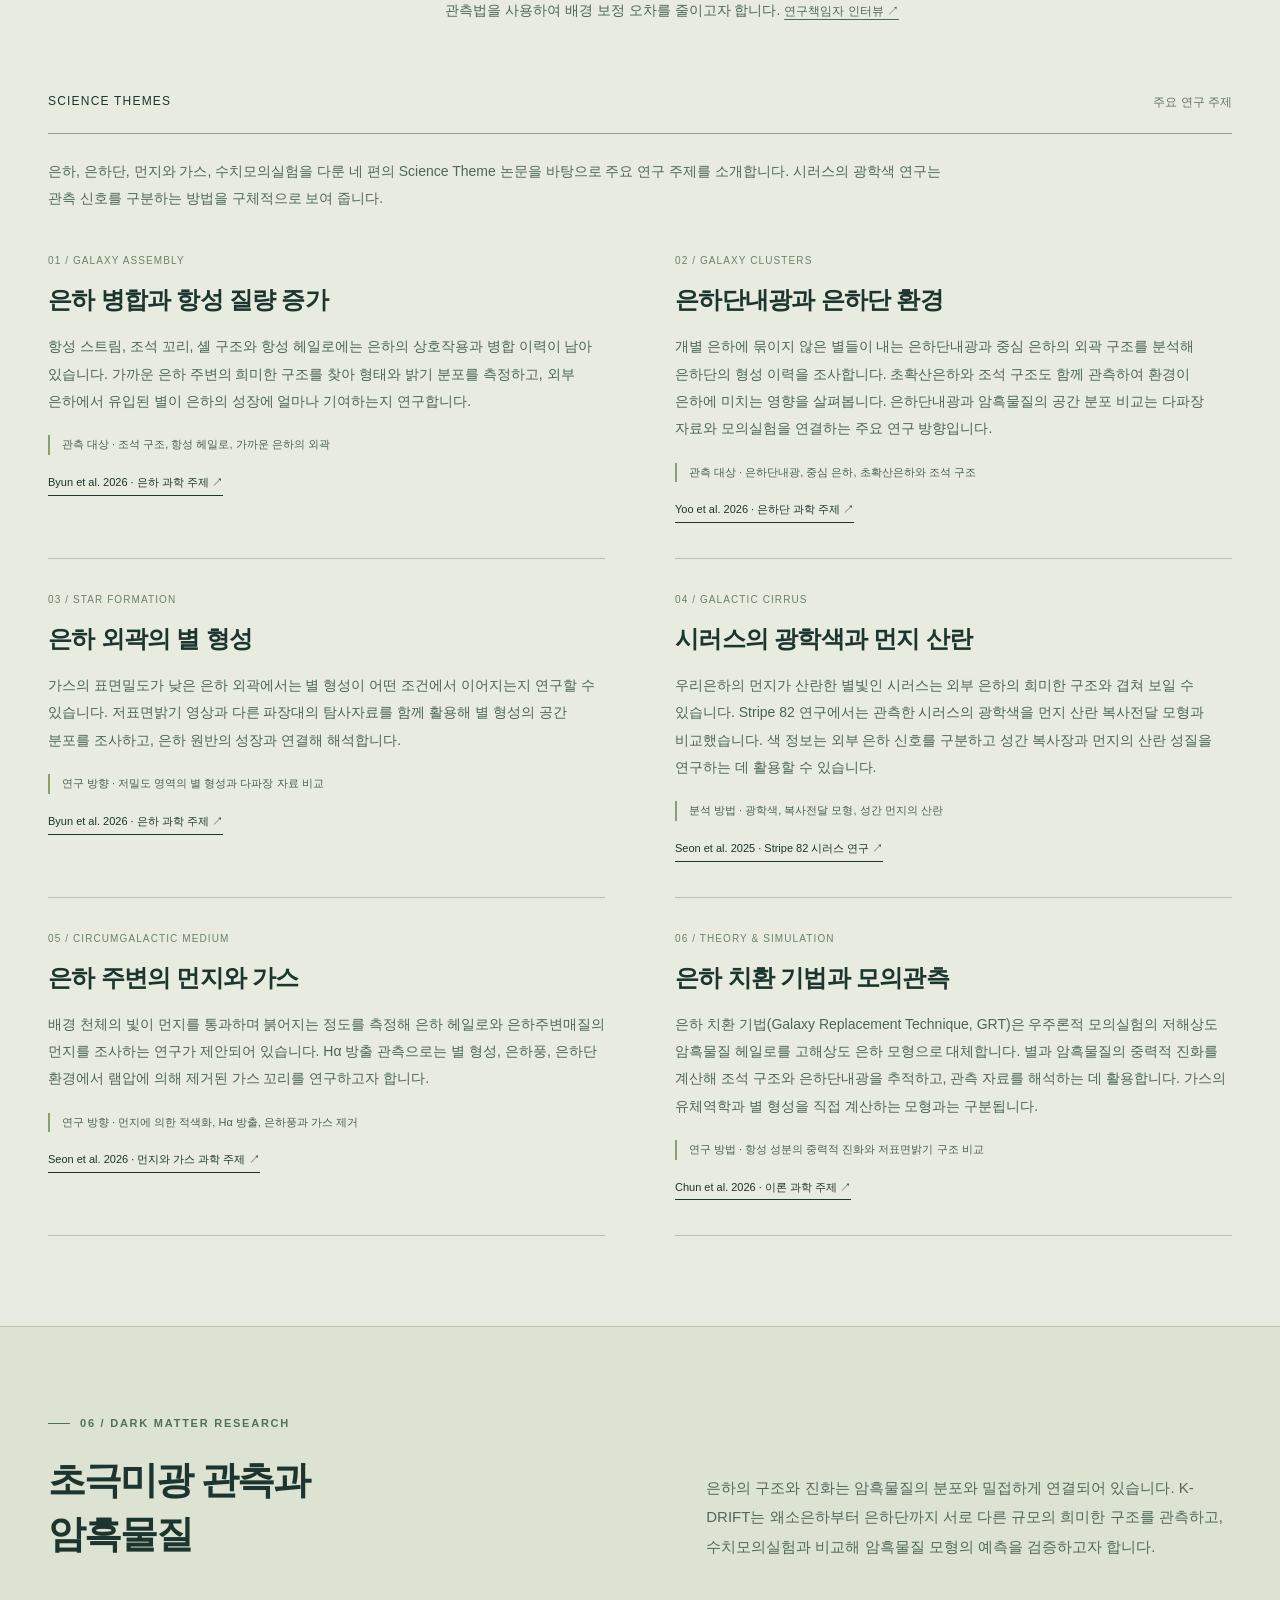
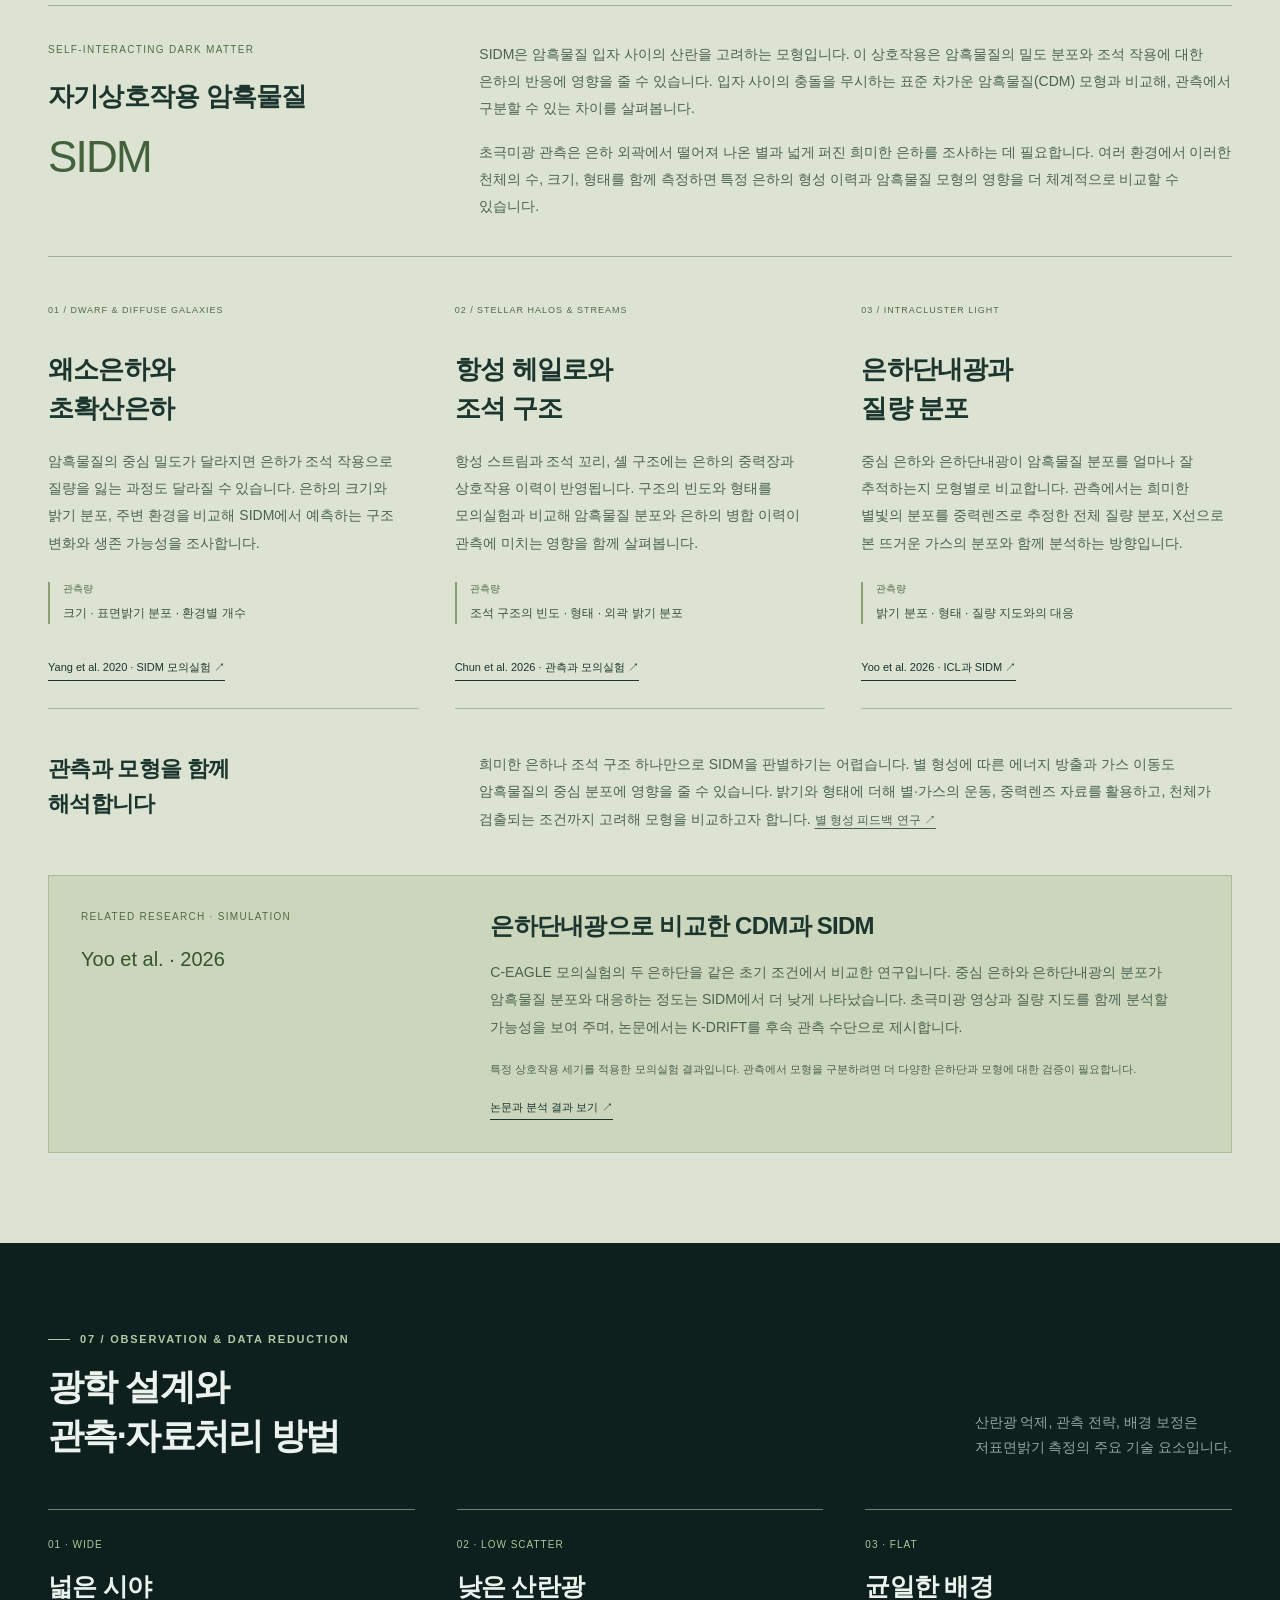
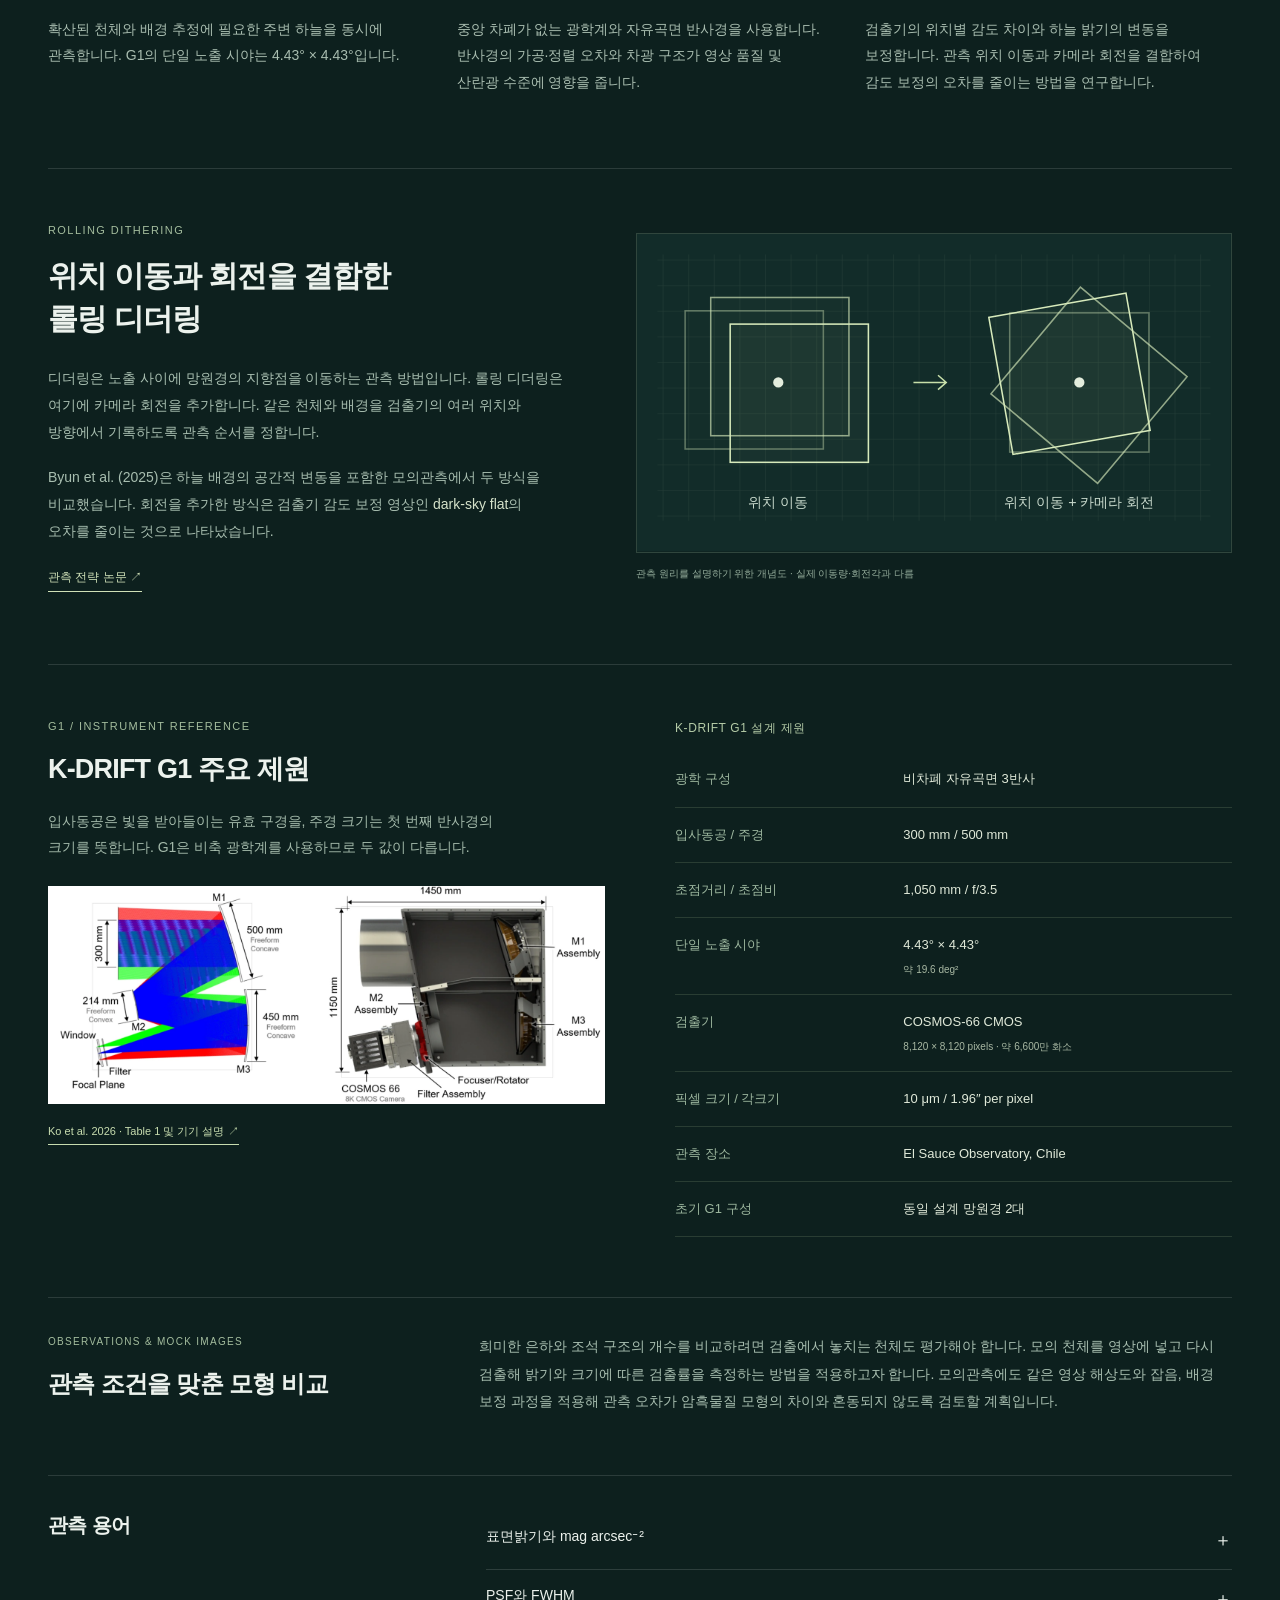
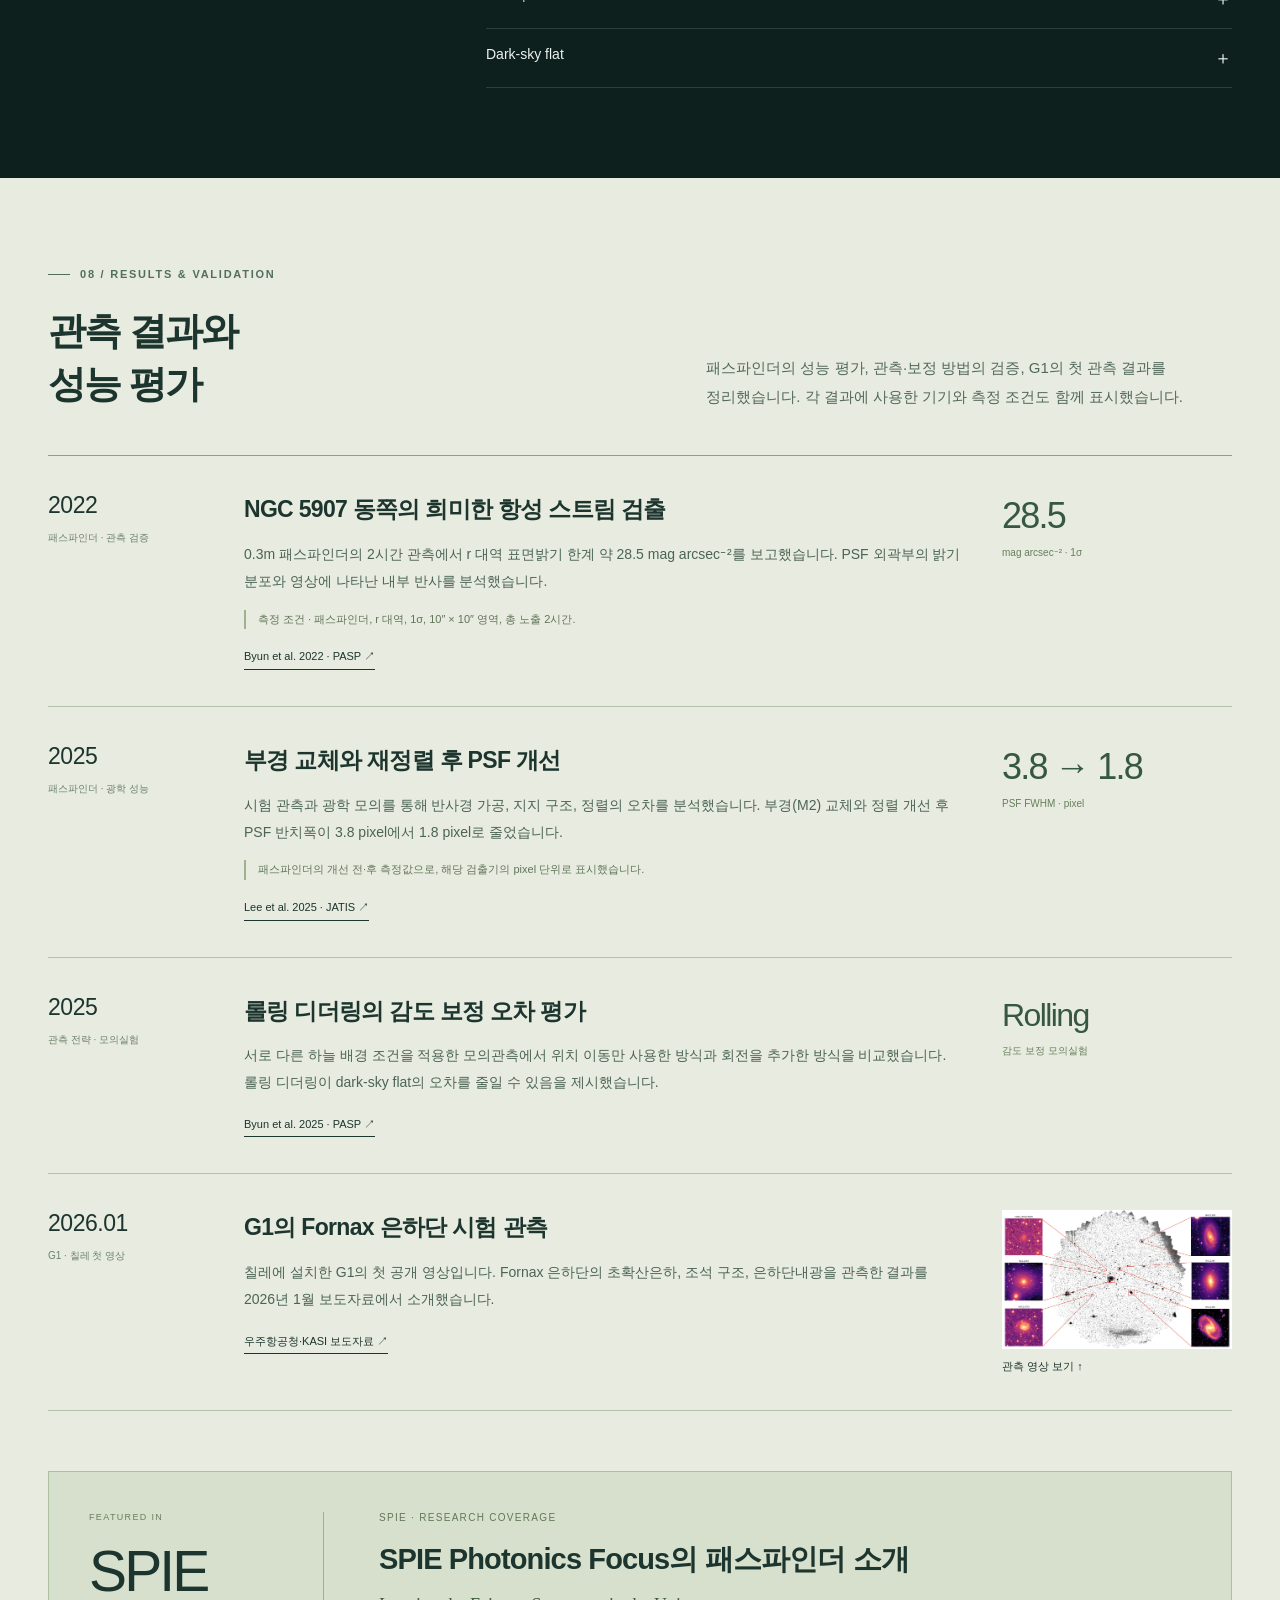
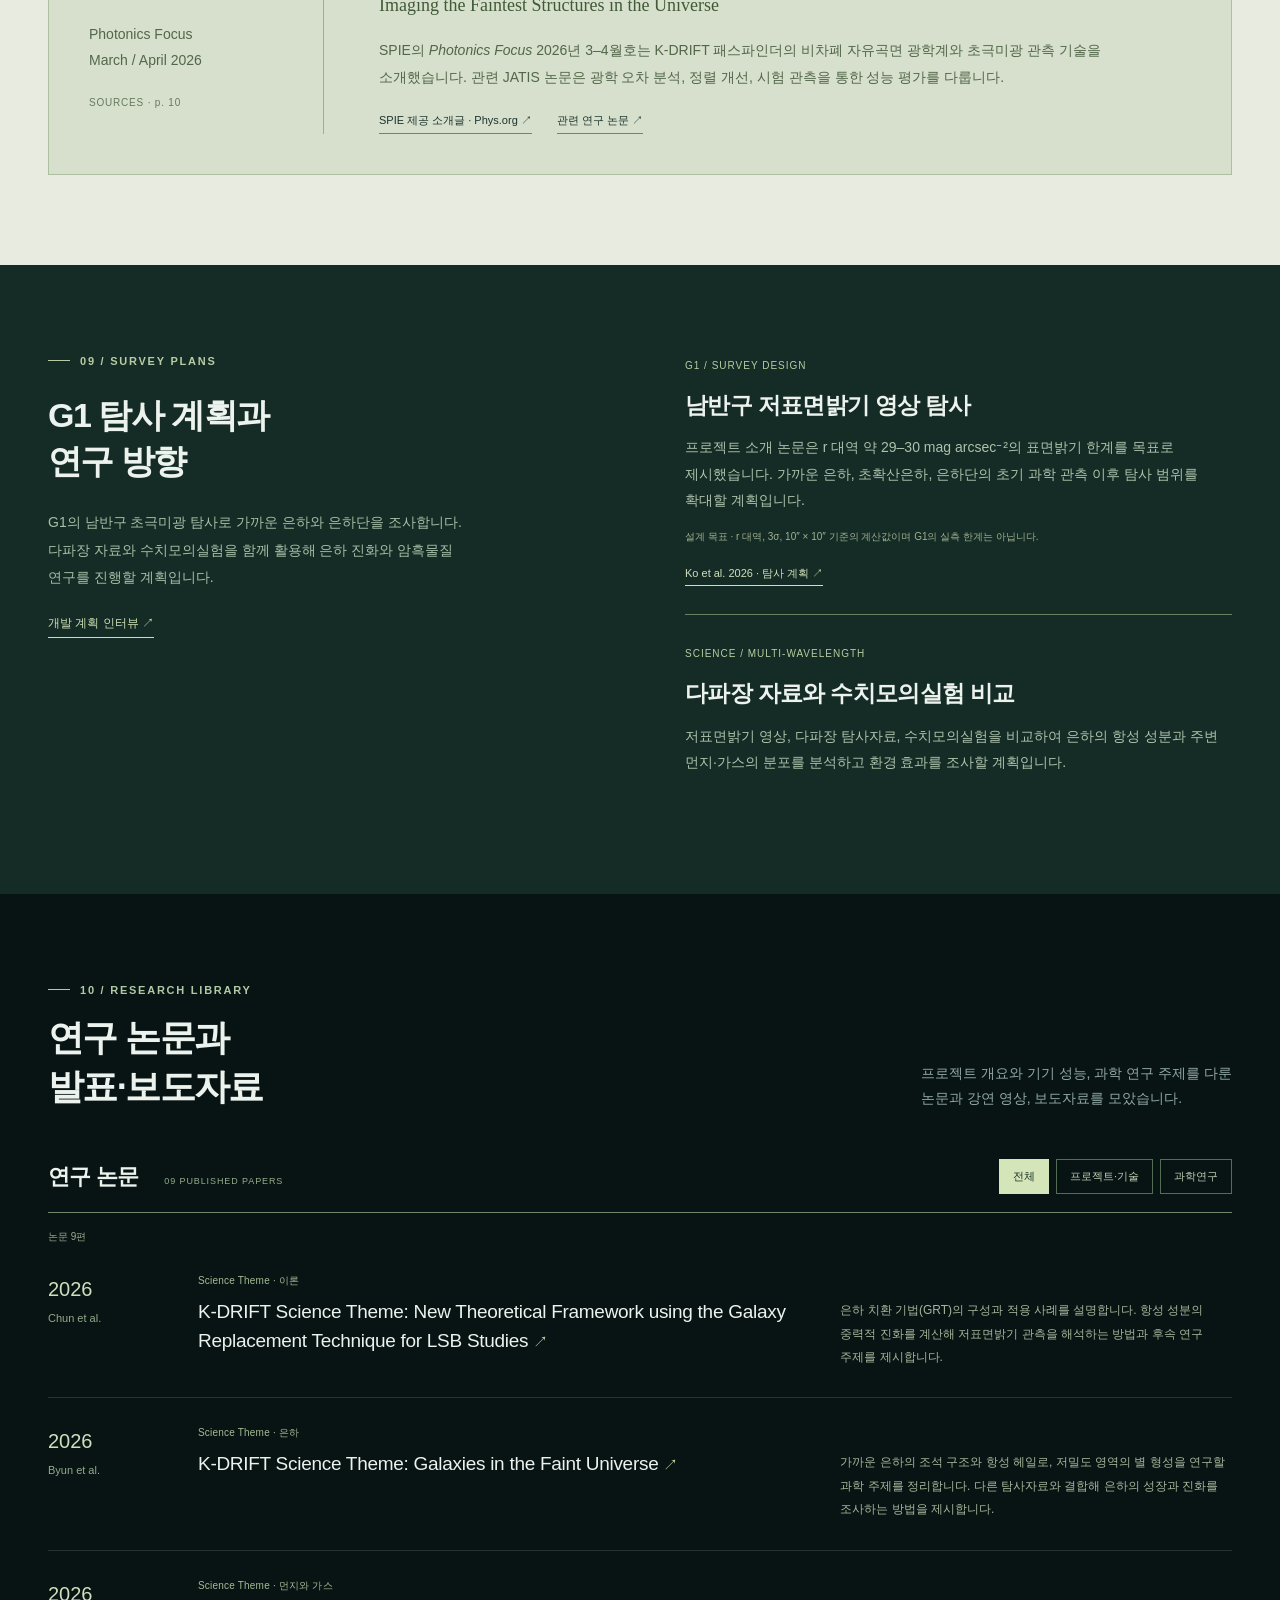
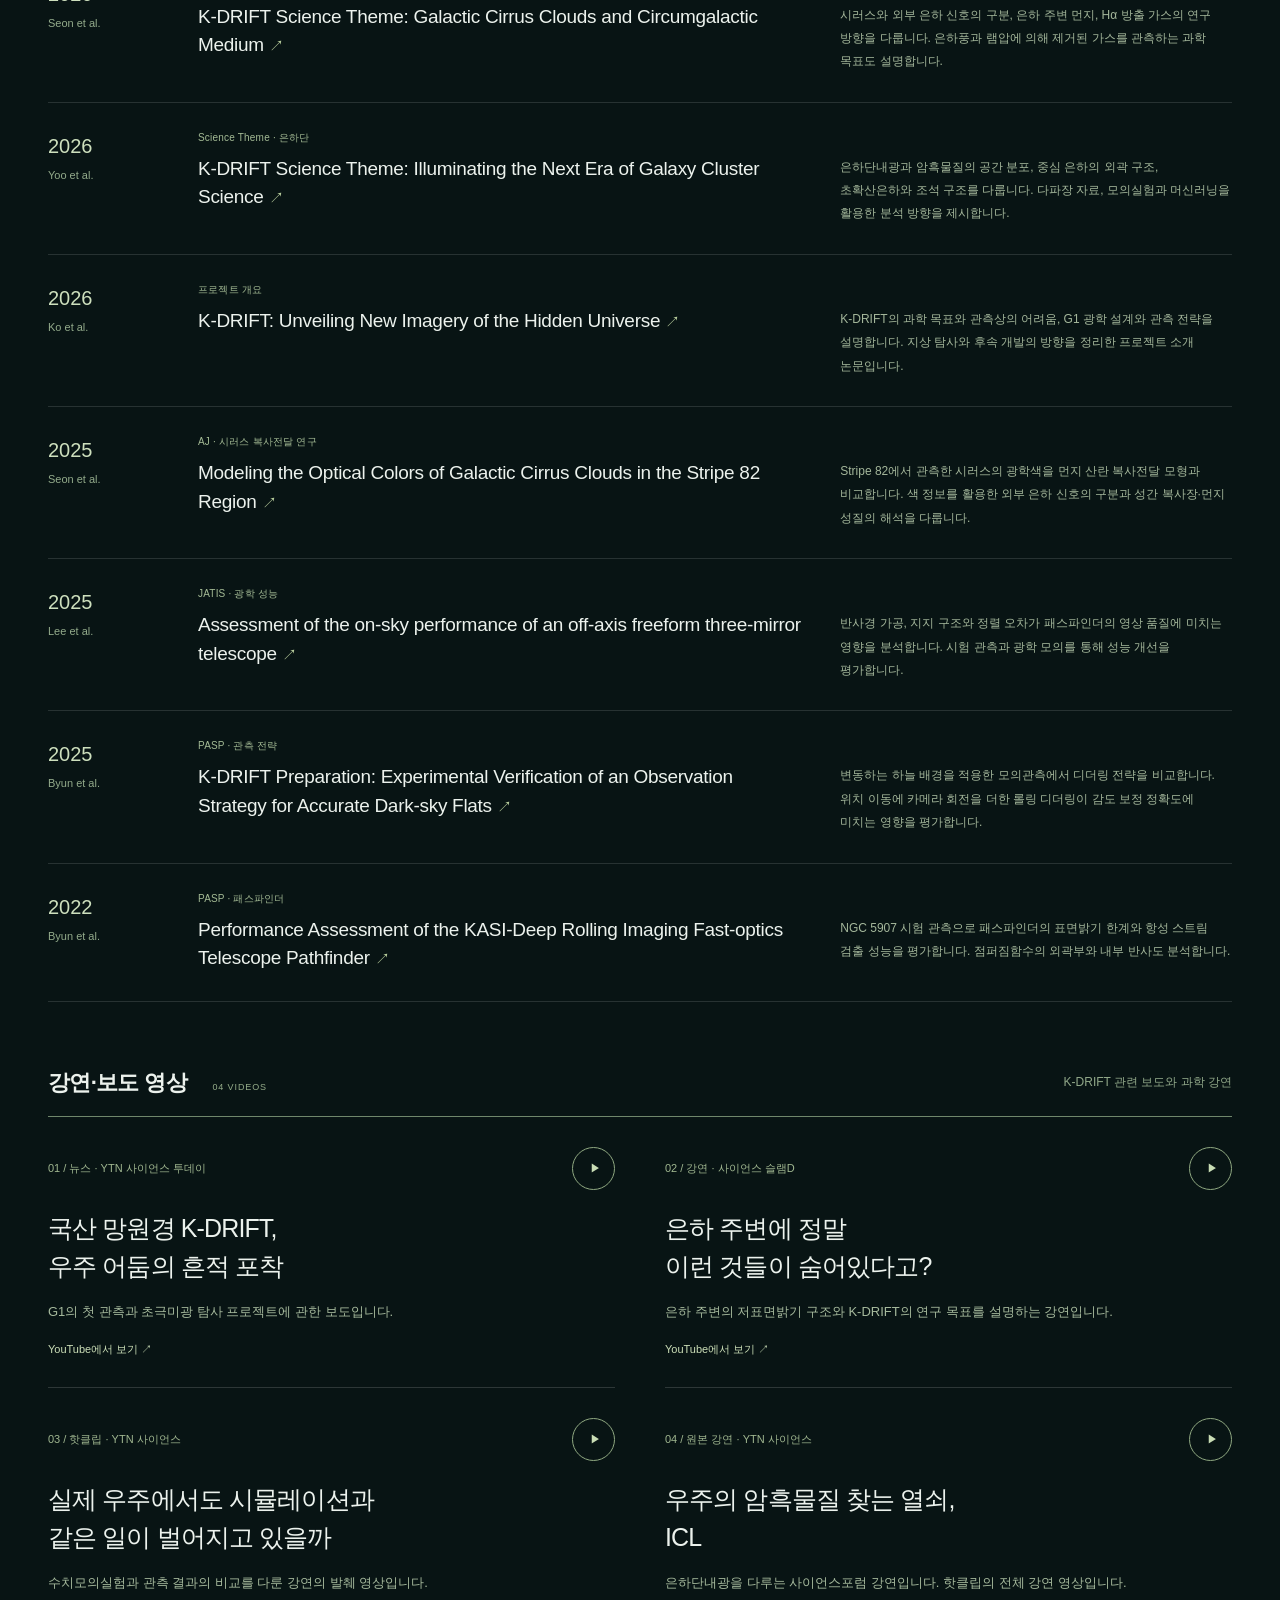
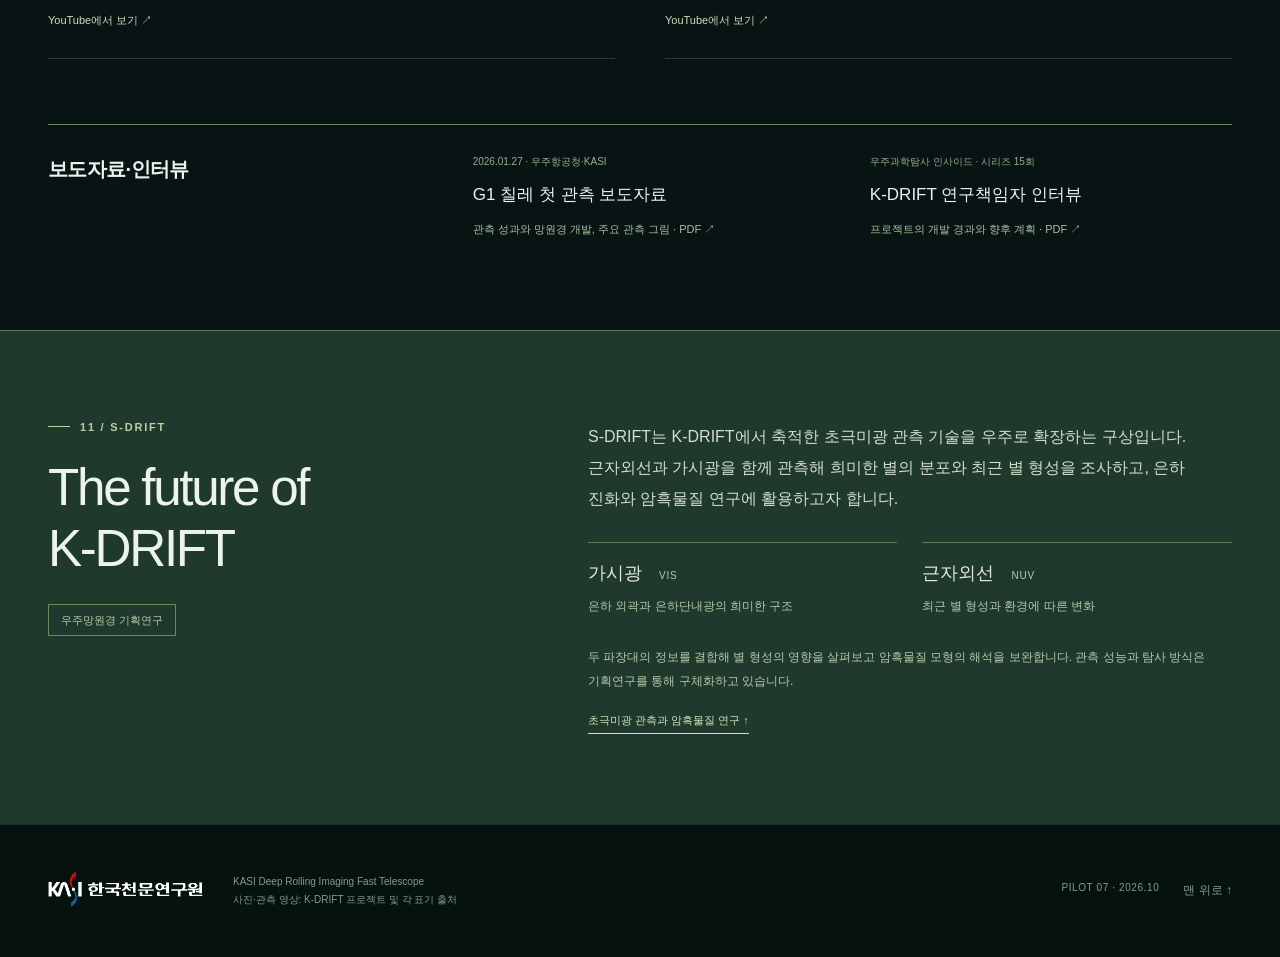
==== commit 792e1f99: "Add Team Hub link to website navigation" ====
--- a/index.html
+++ b/index.html
@@ -24,6 +24,7 @@
   <link rel="stylesheet" href="language.css?v=pilot07">
   <script src="shared.js?v=pilot06" defer></script>
   <script src="research.js?v=pilot02" defer></script>
+  <link rel="stylesheet" href="team-hub-nav.css?v=hub01">
 </head>
 <body>
 <a class="skip-link" href="#main">본문으로 이동</a>
@@ -37,6 +38,7 @@
       <a href="./" lang="ko" hreflang="ko" aria-current="page">한국어</a>
       <a href="en/" lang="en" hreflang="en">English</a>
     </div>
+    <a class="team-hub-link" href="http://localhost:18080/web/team-hub/" target="_blank" rel="noopener noreferrer" aria-label="Team Hub, 새 탭으로 열기" title="팀 전용 공간 · SSH 연결 필요">Team Hub <span aria-hidden="true">↗</span></a>
     <button class="menu-toggle" aria-expanded="false" aria-controls="main-nav" aria-label="메뉴 열기">메뉴 <span aria-hidden="true">☰</span></button>
     <div class="nav-links" id="main-nav">
       <a href="#science">연구 소개</a><a href="#observations">관측 성과</a><a href="#instrument">망원경</a><a href="#team">연구팀</a><a href="#research">연구 심화</a><a href="#resources">소식·자료</a>
--- a/team-hub-nav.css
+++ b/team-hub-nav.css
@@ -0,0 +1,26 @@
+/* Shared navigation only; Korean and English research content remain independent. */
+.nav{gap:16px}
+.team-hub-link{order:3;display:inline-flex;align-items:center;justify-content:center;gap:8px;flex-shrink:0;white-space:nowrap;min-height:40px;padding:8px 12px;border:1px solid #a8c394;border-radius:4px;background:#deefc2;color:#182c23;font-size:12px;font-weight:600;line-height:1.4}
+.team-hub-link:hover{background:#edf7dd}
+.team-hub-link:focus-visible{outline:2px solid #fff;outline-offset:4px}
+.team-hub-link span{font-size:15px;line-height:1}
+.menu-toggle{order:4}
+@media(max-width:1250px){
+  .brand{margin-right:auto}
+  .menu-toggle{display:block}
+  .nav-links{position:absolute;top:100%;left:0;right:0;padding:18px 24px 24px;background:#0a1918;display:none;flex-direction:column;align-items:stretch;gap:4px;border-bottom:1px solid #7a8e8140}
+  .nav-links.is-open{display:flex}
+  .nav-links a{padding:12px}
+}
+@media(max-width:760px) and (min-width:641px){
+  .nav{display:grid;grid-template-columns:1fr auto;gap:8px 16px;padding-block:10px}
+  .brand{grid-column:1;grid-row:1}
+  .menu-toggle{grid-column:2;grid-row:1;justify-self:end}
+  .language-switch{grid-column:1;grid-row:2;justify-self:start}
+  .team-hub-link{grid-column:2;grid-row:2;justify-self:end}
+}
+@media(max-width:640px){
+  .nav{gap:6px 12px}
+  .language-switch{grid-column:1;grid-row:2;justify-self:start;margin-top:0}
+  .team-hub-link{grid-column:2;grid-row:2;justify-self:end;font-size:11px;padding:8px 10px}
+}
